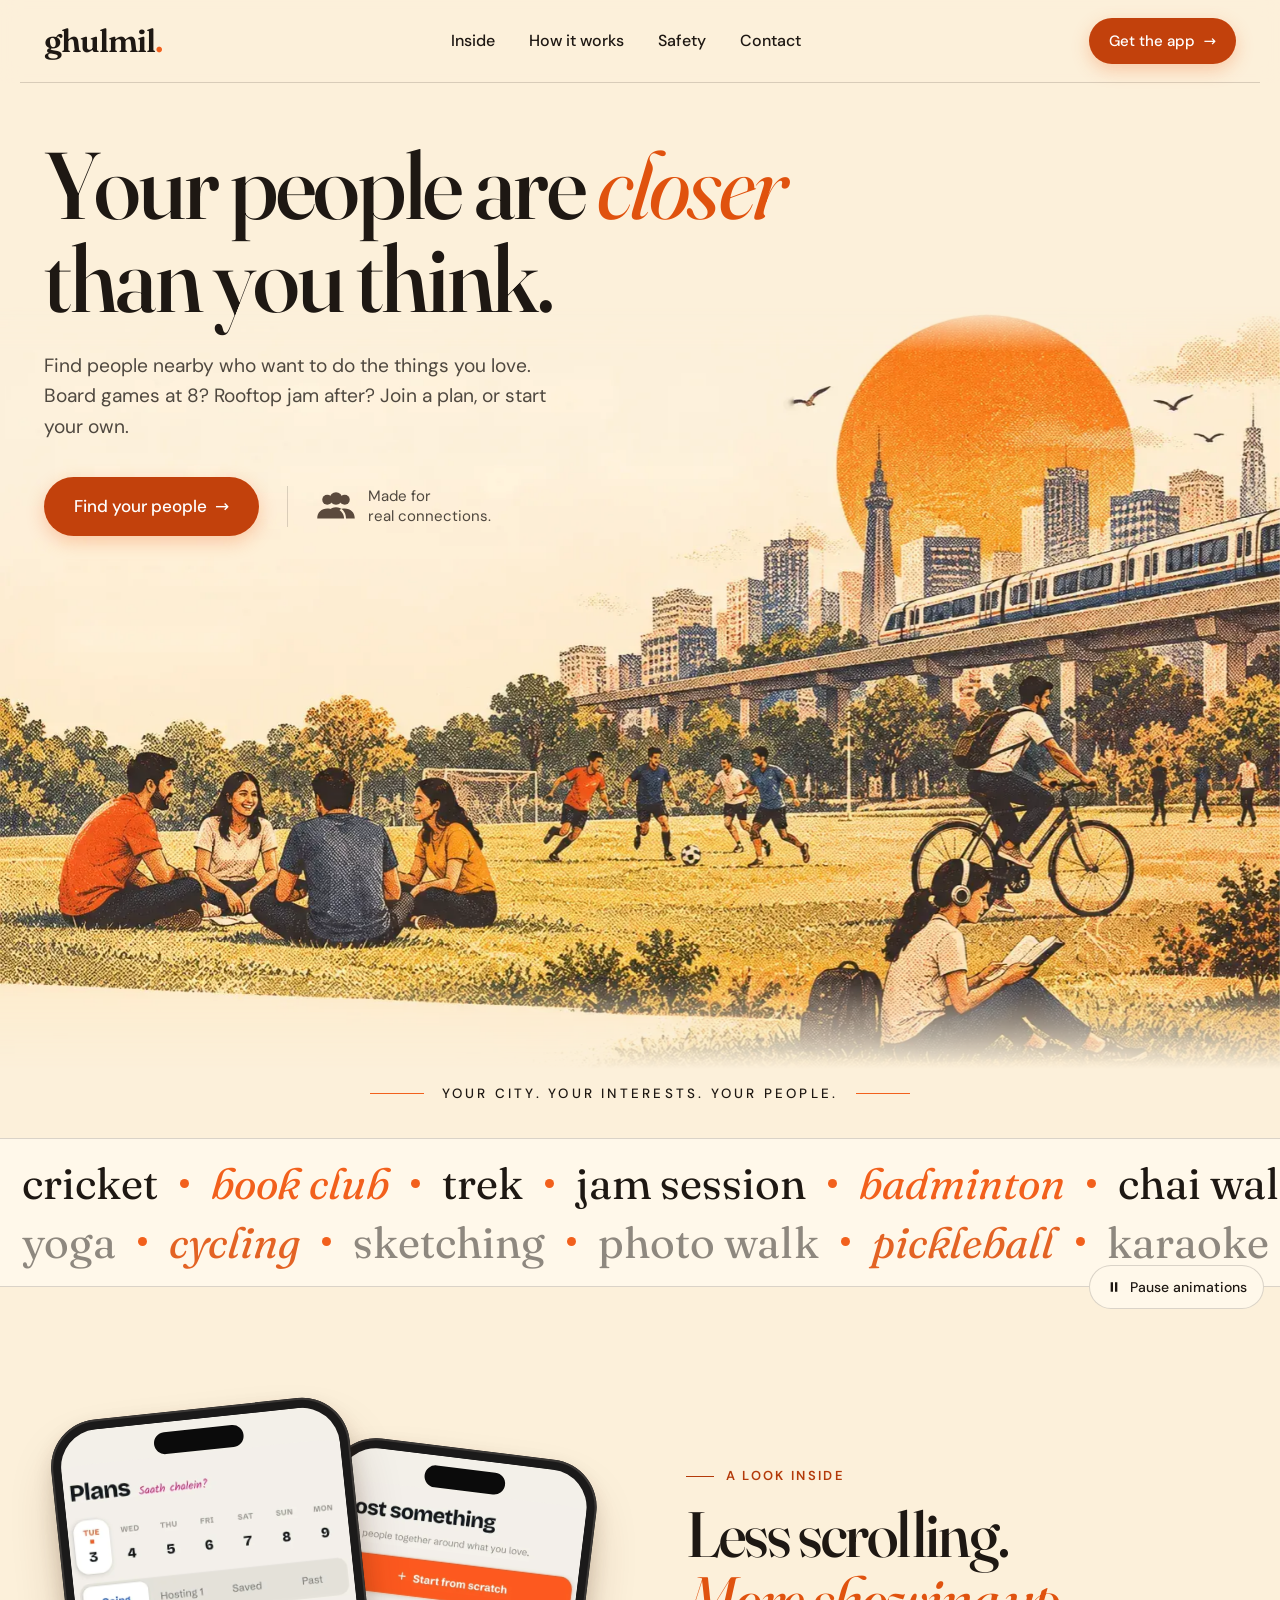
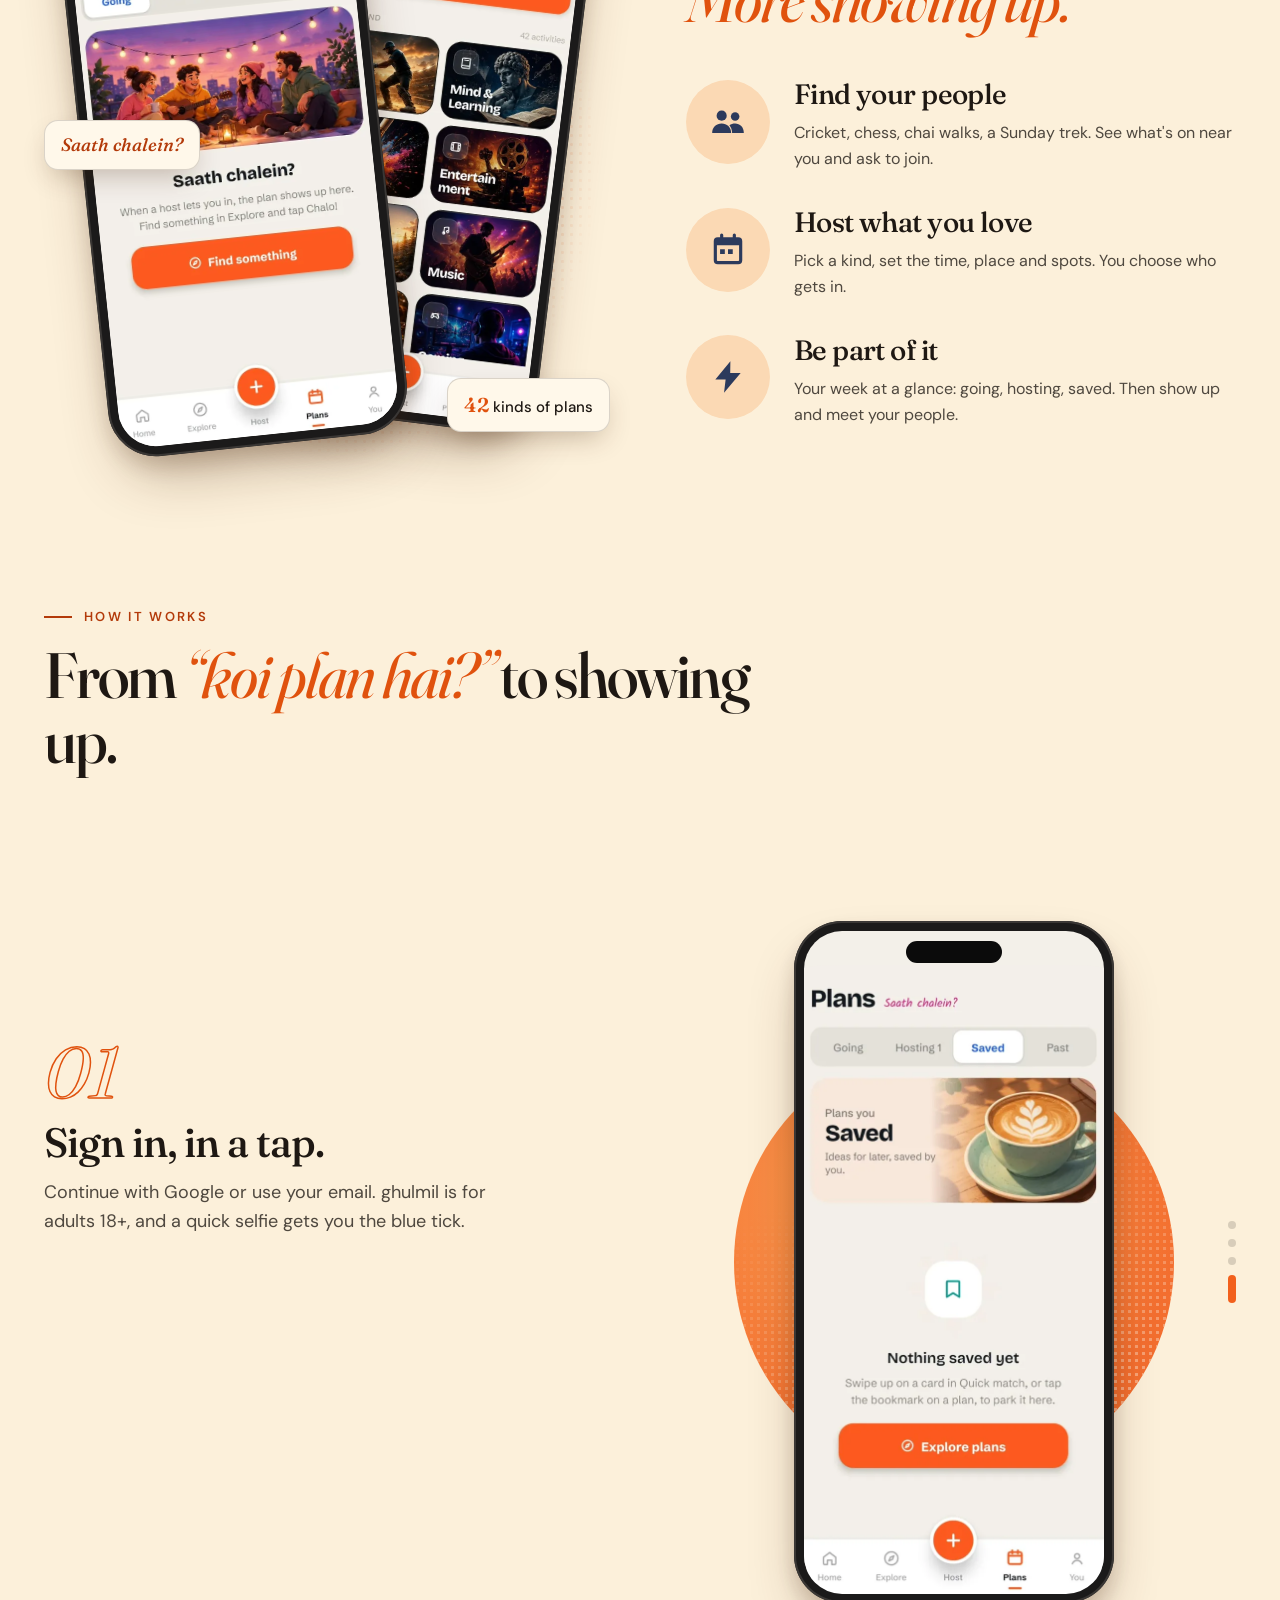
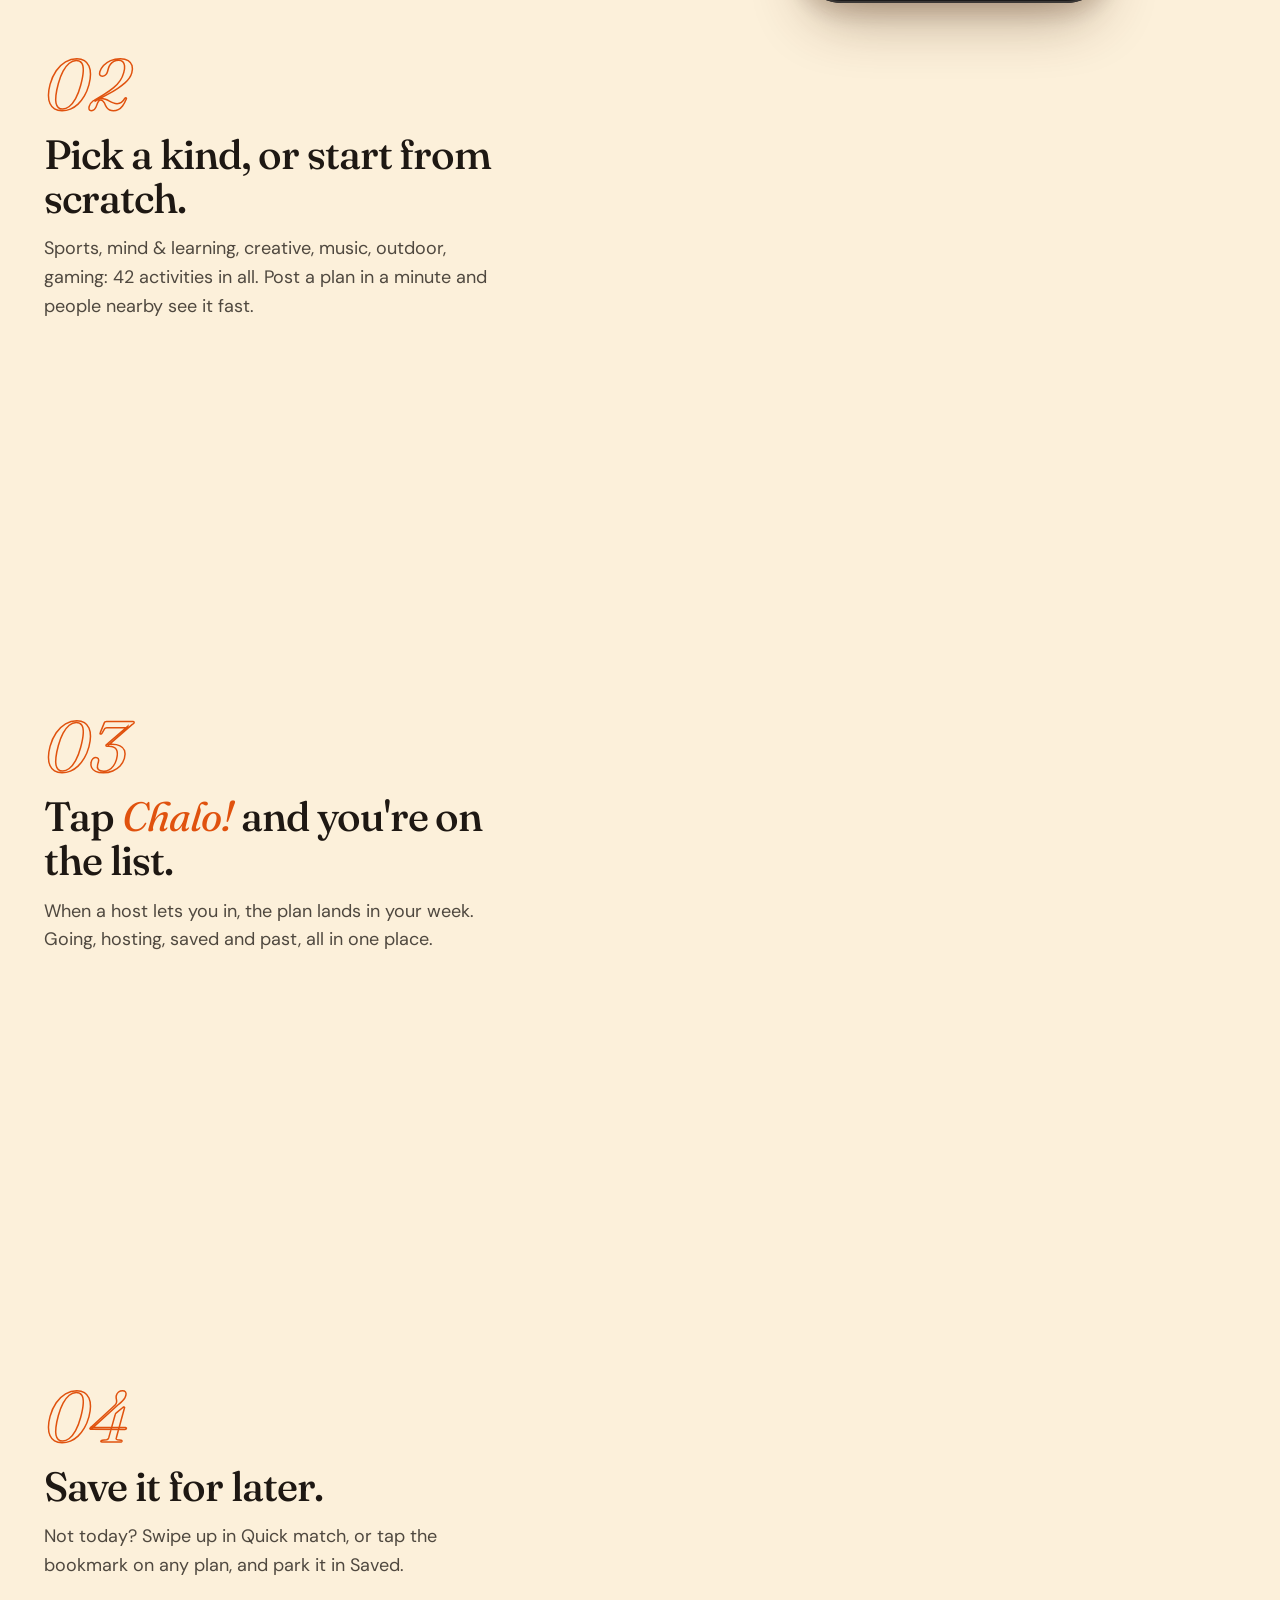
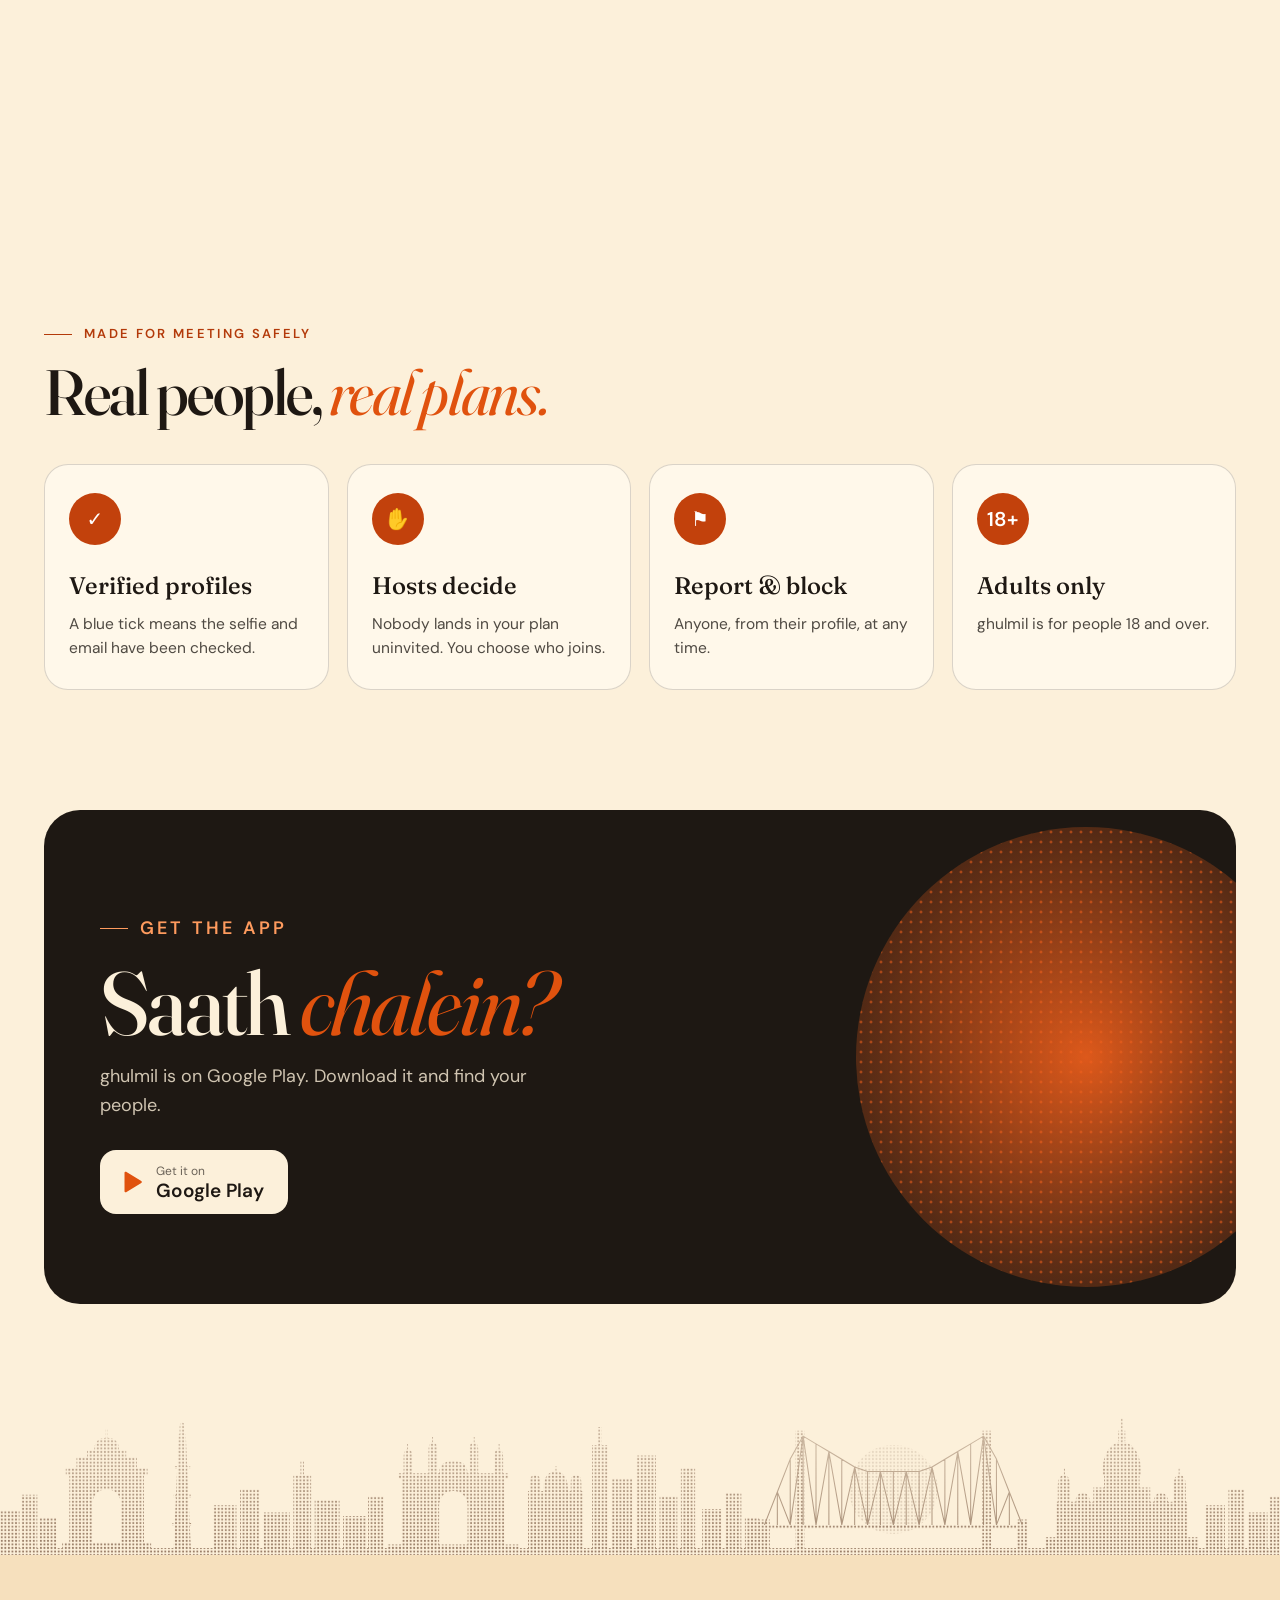
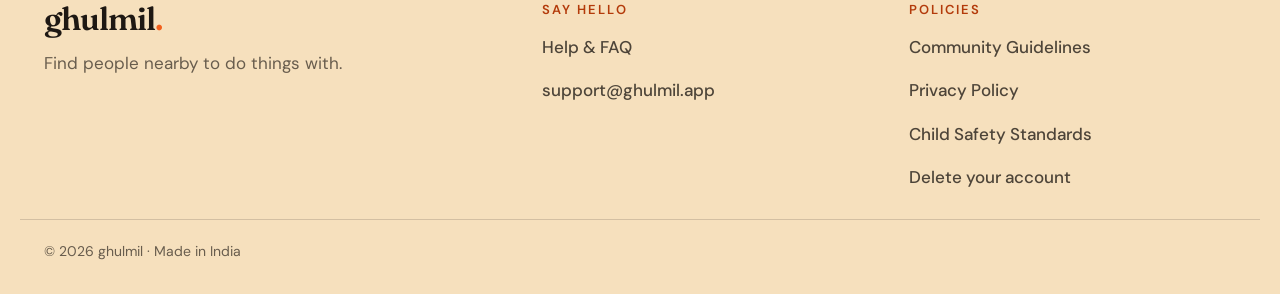
==== index.html @ 5f1e3ce7 "Add files via upload site updated" ====
<!doctype html>
<html lang="en" class="no-js">
<head>
  <meta charset="utf-8">
  <meta name="viewport" content="width=device-width, initial-scale=1">
  <title>ghulmil · your people are closer than you think</title>
  <meta name="description" content="Find people nearby for cricket, board games, treks, jam sessions and more, or host your own plan.">
  <meta name="theme-color" content="#fcf0da">
  <meta property="og:title" content="ghulmil: your people are closer than you think">
  <meta property="og:description" content="Find people nearby for cricket, board games, treks, jam sessions and more, or host your own plan.">
  <meta property="og:image" content="https://ghulmil.app/screens/og.jpg">
  <meta property="og:url" content="https://ghulmil.app/">
  <meta name="twitter:card" content="summary_large_image">
  <link rel="icon" href="favicon.png">
  <link rel="stylesheet" href="home.css">
  <!-- Start the hero image download straight away (it's the largest thing on screen). Must match the <picture> below. -->
  <link rel="preload" as="image" media="(max-width: 820px)" imagesrcset="art/hero-640.webp 640w, art/hero-960.webp 960w, art/hero-1200.webp 1200w" imagesizes="160vw" fetchpriority="high">
  <link rel="preload" as="image" media="(min-width: 821px)" imagesrcset="art/hero-960.webp 960w, art/hero-1200.webp 1200w, art/hero-1536.webp 1536w" imagesizes="100vw" fetchpriority="high">
  <script>document.documentElement.className = "js";</script>
</head>
<body>

<a class="skip" href="#main">Skip to content</a>

<header class="top">
  <div class="top-inner">
    <a class="wordmark" href="./" aria-label="ghulmil home">ghulmil<span aria-hidden="true">.</span></a>
    <nav aria-label="Main">
      <a href="#inside">Inside</a>
      <a href="#how">How it works</a>
      <a href="#safety">Safety</a>
      <a href="#contact">Contact</a>
    </nav>
    <a class="pill pill-sm" href="#download">Get the app <span aria-hidden="true">→</span></a>
  </div>
</header>

<main id="main">

<section class="hero" aria-labelledby="hero-title">
  <div class="hero-copy">
    <h1 class="rise" id="hero-title">Your people are <em>closer</em> than you think.</h1>
    <p class="lede rise">Find people nearby who want to do the things you love. Board games at 8? Rooftop jam after? Join a plan, or start your own.</p>
    <div class="hero-actions rise">
      <a class="pill store-link" href="#download">Find your people <span aria-hidden="true">→</span></a>
      <span class="made">
        <svg viewBox="0 0 32 24" aria-hidden="true"><circle cx="9" cy="7" r="4"/><circle cx="23" cy="7" r="4"/><circle cx="16" cy="6" r="5"/><path d="M1 22c0-5 3.5-8 8-8 1.6 0 3 .4 4.2 1.1A9 9 0 0 0 9.5 22H1Zm30 0c0-5-3.5-8-8-8-1.6 0-3 .4-4.2 1.1A9 9 0 0 1 22.5 22H31Zm-23 0c0-5.5 3.6-9 8-9s8 3.5 8 9H8Z"/></svg>
        Made for<br>real connections.
      </span>
    </div>
  </div>
  <div class="hero-art" aria-hidden="true">
    <!-- Phones top out at 1200px: it's drawn at 160% width there, so a 3x screen would otherwise pull the 1536px file. -->
    <picture>
      <source media="(max-width: 820px)" srcset="art/hero-640.webp 640w, art/hero-960.webp 960w, art/hero-1200.webp 1200w" sizes="160vw">
      <img src="art/hero-1536.webp" srcset="art/hero-960.webp 960w, art/hero-1200.webp 1200w, art/hero-1536.webp 1536w" sizes="100vw" width="1536" height="916" alt="" fetchpriority="high">
    </picture>
  </div>
  <p class="tagline"><span></span>Your city. Your interests. Your people.</p>
</section>

<div class="marquee-wrap">
  <div class="marquee" aria-hidden="true">
    <div class="marquee-row" id="row-a"></div>
    <div class="marquee-row reverse" id="row-b"></div>
  </div>
  <button class="motion-toggle" id="motion-toggle" type="button" aria-pressed="false">
    <svg viewBox="0 0 24 24" aria-hidden="true"><path class="i-pause" d="M7 5h3.5v14H7zM13.5 5H17v14h-3.5z"/><path class="i-play" d="M8 5.5v13l10.5-6.5z"/></svg>
    Pause animations
  </button>
</div>

<div class="content">

  <section class="showcase" id="inside" aria-labelledby="inside-title">
    <div class="phones">
      <figure class="phone phone-back" style="--sb:#f3f0e9">
        <img src="screens/host.webp" width="640" height="1243" loading="lazy" alt="Host something: start from scratch or pick a kind, from Sports and Music to Outdoor and Gaming">
      </figure>
      <figure class="phone phone-front" style="--sb:#f3f0e9">
        <img src="screens/plans.webp" width="640" height="1249" loading="lazy" alt="Plans tab with this week's dates, Going, Hosting, Saved and Past tabs, and a Saath chalein? empty state">
      </figure>
      <span class="sticker sticker-a">Saath chalein?</span>
      <span class="sticker sticker-b"><b>42</b> kinds of plans</span>
    </div>

    <div class="features">
      <p class="eyebrow">A look inside</p>
      <h2 id="inside-title">Less scrolling.<br><em>More showing up.</em></h2>
      <ul class="feature-list">
        <li class="reveal">
          <span class="icon"><svg viewBox="0 0 24 24" aria-hidden="true"><circle cx="8" cy="8" r="3.2"/><circle cx="16.5" cy="8.5" r="2.7"/><path d="M2 19c0-3.6 2.7-6 6-6s6 2.4 6 6H2Zm12.6 0c0-2-.6-3.7-1.7-5 1-.6 2.2-1 3.6-1 3 0 5.5 2.2 5.5 6h-7.4Z"/></svg></span>
          <div>
            <h3>Find your people</h3>
            <p>Cricket, chess, chai walks, a Sunday trek. See what's on near you and ask to join.</p>
          </div>
        </li>
        <li class="reveal">
          <span class="icon"><svg viewBox="0 0 24 24" aria-hidden="true"><path d="M7 2.5a1 1 0 0 1 2 0V4h6V2.5a1 1 0 1 1 2 0V4h1.5A2.5 2.5 0 0 1 21 6.5v12a2.5 2.5 0 0 1-2.5 2.5h-13A2.5 2.5 0 0 1 3 18.5v-12A2.5 2.5 0 0 1 5.5 4H7V2.5ZM5 9v9.5c0 .3.2.5.5.5h13c.3 0 .5-.2.5-.5V9H5Zm2 2.5h3v3H7v-3Zm5 0h3v3h-3v-3Z"/></svg></span>
          <div>
            <h3>Host what you love</h3>
            <p>Pick a kind, set the time, place and spots. You choose who gets in.</p>
          </div>
        </li>
        <li class="reveal">
          <span class="icon"><svg viewBox="0 0 24 24" aria-hidden="true"><path d="M13.5 2 4 13.5h6.5L9.5 22 20 9.5h-6.6L13.5 2Z"/></svg></span>
          <div>
            <h3>Be part of it</h3>
            <p>Your week at a glance: going, hosting, saved. Then show up and meet your people.</p>
          </div>
        </li>
      </ul>
    </div>
  </section>

  <section class="story" id="how" aria-labelledby="how-title">
    <div class="story-head reveal">
      <p class="eyebrow">How it works</p>
      <h2 id="how-title">From <em>“koi plan hai?”</em> to showing up.</h2>
    </div>

    <div class="story-body">
      <ol class="story-steps">
        <li class="step" data-screen="0">
          <span class="step-num">01</span>
          <h3>Sign in, in a tap.</h3>
          <p>Continue with Google or use your email. ghulmil is for adults 18+, and a quick selfie gets you the blue tick.</p>
          <figure class="phone phone-inline" style="--sb:#10171d"><img src="screens/signin.webp" width="640" height="1207" loading="lazy" alt="Sign-in screen: Plans happen here, with Continue with Google and email fields"></figure>
        </li>
        <li class="step" data-screen="1">
          <span class="step-num">02</span>
          <h3>Pick a kind, or start from scratch.</h3>
          <p>Sports, mind &amp; learning, creative, music, outdoor, gaming: 42 activities in all. Post a plan in a minute and people nearby see it fast.</p>
          <figure class="phone phone-inline" style="--sb:#f3f0e9"><img src="screens/host.webp" width="640" height="1243" loading="lazy" alt="Host something screen with activity kinds"></figure>
        </li>
        <li class="step" data-screen="2">
          <span class="step-num">03</span>
          <h3>Tap <em>Chalo!</em> and you're on the list.</h3>
          <p>When a host lets you in, the plan lands in your week. Going, hosting, saved and past, all in one place.</p>
          <figure class="phone phone-inline" style="--sb:#f3f0e9"><img src="screens/plans.webp" width="640" height="1249" loading="lazy" alt="Plans tab with the week's dates and the Going tab"></figure>
        </li>
        <li class="step" data-screen="3">
          <span class="step-num">04</span>
          <h3>Save it for later.</h3>
          <p>Not today? Swipe up in Quick match, or tap the bookmark on any plan, and park it in Saved.</p>
          <figure class="phone phone-inline" style="--sb:#f3f0e9"><img src="screens/saved.webp" width="640" height="1267" loading="lazy" alt="Saved plans tab: Nothing saved yet, with an Explore plans button"></figure>
        </li>
      </ol>

      <div class="story-stage" aria-hidden="true">
        <div class="sun"></div>
        <figure class="phone phone-stage" id="stage">
          <img class="on" src="screens/signin.webp" width="640" height="1207" loading="lazy" alt="" style="--sb:#10171d">
          <img src="screens/host.webp" width="640" height="1243" loading="lazy" alt="" style="--sb:#f3f0e9">
          <img src="screens/plans.webp" width="640" height="1249" loading="lazy" alt="" style="--sb:#f3f0e9">
          <img src="screens/saved.webp" width="640" height="1267" loading="lazy" alt="" style="--sb:#f3f0e9">
        </figure>
        <ol class="stage-dots"><li class="on"></li><li></li><li></li><li></li></ol>
      </div>
    </div>
  </section>

  <section class="safety" id="safety" aria-labelledby="safety-title">
    <div class="reveal">
      <p class="eyebrow">Made for meeting safely</p>
      <h2 id="safety-title">Real people, <em>real plans.</em></h2>
    </div>
    <ul class="cards">
      <li class="reveal"><b aria-hidden="true">✓</b><h3>Verified profiles</h3><p>A blue tick means the selfie and email have been checked.</p></li>
      <li class="reveal"><b aria-hidden="true">✋</b><h3>Hosts decide</h3><p>Nobody lands in your plan uninvited. You choose who joins.</p></li>
      <li class="reveal"><b aria-hidden="true">⚑</b><h3>Report &amp; block</h3><p>Anyone, from their profile, at any time.</p></li>
      <li class="reveal"><b aria-hidden="true">18+</b><h3>Adults only</h3><p>ghulmil is for people 18 and over.</p></li>
    </ul>
  </section>

  <section class="cta" id="download" aria-labelledby="download-title">
    <div class="cta-sun" aria-hidden="true"></div>
    <div class="cta-copy reveal">
      <p class="eyebrow">Get the app</p>
      <h2 id="download-title">Saath <em>chalein?</em></h2>
      <p>ghulmil is on Google Play. Download it and find your people.</p>
      <a class="store" id="get-app">
        <svg viewBox="0 0 24 24" aria-hidden="true"><path fill="currentColor" d="M6 3.5v17a1 1 0 0 0 1.5.86l14-8.5a1 1 0 0 0 0-1.72l-14-8.5A1 1 0 0 0 6 3.5Z"/></svg>
        <span><small id="get-app-label">Coming soon to</small><strong>Google Play</strong></span>
      </a>
    </div>
  </section>

</div>
</main>

<footer class="foot" id="contact">
  <svg class="skyline" viewBox="0 0 1440 170" preserveAspectRatio="xMidYMax slice" aria-hidden="true">
    <defs>
      <pattern id="dots" width="4" height="4" patternUnits="userSpaceOnUse"><circle cx="2" cy="2" r="1.15" fill="#93765f"/></pattern>
      <linearGradient id="fade" x1="0" y1="0" x2="0" y2="1"><stop offset="0" stop-color="#fff" stop-opacity=".4"/><stop offset="1" stop-color="#fff"/></linearGradient>
      <mask id="m"><rect width="1440" height="170" fill="url(#fade)"/></mask>
    </defs>
    <!-- Delhi: India Gate, Qutub Minar · Mumbai: Gateway of India, Taj · Kolkata: Howrah Bridge, Victoria Memorial -->
    <g mask="url(#m)">
      <circle cx="1005" cy="96" r="50" fill="url(#dots)" opacity=".35"/>
      <path fill="url(#dots)" d="M0 120h22v50h-22zM24 102h18v68h-18zM44 128h20v42h-20zM70 156h100v14h-100zM78 156V80h84v76h-26v-44a16 16 0 0 0-32 0v44zM74 72h92v8h-92zM86 60h68v12h-68zM98 52h44v8h-44zM106 52Q106 38 120 38Q134 38 134 52zM119 28h2v10h-2zM195 170L201 34h8L215 170zM196 70h18v3h-18zM195 102h20v3h-20zM194 134h22v3h-22zM202 26h6v8h-6zM202 26Q202 21 205 21Q208 21 208 26zM240 114h26v56h-26zM270 96h22v74h-22zM296 122h30v48h-30zM330 80h20v90h-20zM354 108h28v62h-28zM386 126h26v44h-26zM414 104h18v66h-18zM338 64h4v16h-4zM436 158h148v12h-148zM452 158V84h116v74h-42v-44a16 16 0 0 0-32 0v44zM448 78h124v6h-124zM454 60h10v18h-10zM454 60Q454 51 459 51Q464 51 464 60zM458 45h2v6h-2zM482 52h10v26h-10zM482 52Q482 43 487 43Q492 43 492 52zM486 37h2v6h-2zM528 52h10v26h-10zM528 52Q528 43 533 43Q538 43 538 52zM532 37h2v6h-2zM556 60h10v18h-10zM556 60Q556 51 561 51Q566 51 566 60zM560 45h2v6h-2zM494 78Q494 64 510 64Q526 64 526 78zM594 98h62v72h-62zM611 98Q611 76 625 76Q639 76 639 98zM624 70h2v8h-2zM596 88h12v10h-12zM596 88Q596 80 602 80Q608 80 608 88zM642 88h12v10h-12zM642 88Q642 80 648 80Q654 80 654 88zM666 46h18v124h-18zM688 84h24v86h-24zM716 58h22v112h-22zM742 104h20v66h-20zM766 72h16v98h-16zM673 26h4v20h-4zM790 118h22v52h-22zM816 100h18v70h-18zM838 128h16v42h-16zM895 30h10v140h-10zM1105 30h10v140h-10zM854 130h12v40h-12zM1144 130h12v40h-12zM860 136h290v4h-290zM1176 150h172v20h-172zM1188 110h148v40h-148zM1230 94h64v16h-64zM1242 80h40v14h-40zM1240 80Q1240 46 1262 42Q1284 46 1284 80zM1258 30h8v12h-8zM1261 16h2v14h-2zM1190 92h14v18h-14zM1190 92Q1190 80 1197 80Q1204 80 1204 92zM1196 72h2v8h-2zM1320 92h14v18h-14zM1320 92Q1320 80 1327 80Q1334 80 1334 92zM1326 72h2v8h-2zM1210 110Q1210 100 1218 100Q1226 100 1226 110zM1298 110Q1298 100 1306 100Q1314 100 1314 110zM1356 114h22v56h-22zM1382 96h18v74h-18zM1404 122h22v48h-22zM1428 104h12v66h-12zM0 162h1440v8h-1440z"/>
      <path fill="none" stroke="#93765f" stroke-width="1.15" stroke-linejoin="round" opacity=".85" d="M860.0 136.0L874.5 99.0L889.0 62.0L903.5 36.1L918.0 44.8L932.5 53.5L947.0 62.2L961.5 70.9L976.0 76.0L990.5 76.0L1005.0 76.0L1019.5 76.0L1034.0 76.0L1048.5 70.9L1063.0 62.2L1077.5 53.5L1092.0 44.8L1106.5 36.1L1121.0 62.0L1135.5 99.0L1150.0 136.0M860 136V136.0M860 136L874.5 99.0M874.5 136V99.0M874.5 99.0L889 136M889 136V62.0M889 136L903.5 36.1M903.5 136V36.1M903.5 36.1L918 136M918 136V44.8M918 136L932.5 53.5M932.5 136V53.5M932.5 53.5L947 136M947 136V62.2M947 136L961.5 70.9M961.5 136V70.9M961.5 70.9L976 136M976 136V76.0M976 136L990.5 76.0M990.5 136V76.0M990.5 76.0L1005 136M1005 136V76.0M1005 136L1019.5 76.0M1019.5 136V76.0M1019.5 76.0L1034 136M1034 136V76.0M1034 136L1048.5 70.9M1048.5 136V70.9M1048.5 70.9L1063 136M1063 136V62.2M1063 136L1077.5 53.5M1077.5 136V53.5M1077.5 53.5L1092 136M1092 136V44.8M1092 136L1106.5 36.1M1106.5 136V36.1M1106.5 36.1L1121 136M1121 136V62.0M1121 136L1135.5 99.0M1135.5 136V99.0M1135.5 99.0L1150 136M1150 136V136.0"/>
    </g>
  </svg>
  <div class="foot-inner">
    <div class="foot-brand">
      <a class="wordmark" href="./" aria-label="ghulmil home">ghulmil<span aria-hidden="true">.</span></a>
      <p>Find people nearby to do things with.</p>
    </div>
    <div class="foot-col">
      <h2>Say hello</h2>
      <a href="help">Help &amp; FAQ</a>
      <a href="mailto:support@ghulmil.app">support@ghulmil.app</a>
    </div>
    <div class="foot-col">
      <h2>Policies</h2>
      <a href="guidelines">Community Guidelines</a>
      <a href="privacy">Privacy Policy</a>
      <a href="child-safety">Child Safety Standards</a>
      <a href="delete-account">Delete your account</a>
    </div>
  </div>
  <p class="copy">© 2026 ghulmil · Made in India</p>
</footer>

<script>
  // Play Store listing. Every "#download" link and the store button point here.
  const PLAY_STORE_URL = "https://play.google.com/store/apps/details?id=com.ghulmil.app";

  if (PLAY_STORE_URL) {
    const btn = document.getElementById("get-app");
    btn.href = PLAY_STORE_URL;
    document.getElementById("get-app-label").textContent = "Get it on";
    document.querySelectorAll('a[href="#download"]').forEach((a) => { a.href = PLAY_STORE_URL; });
  }

  const reduced = matchMedia("(prefers-reduced-motion: reduce)").matches;

  // Pause button for the looping animations (marquee, stickers, glow). Remembered between visits.
  const toggle = document.getElementById("motion-toggle");
  const setPaused = (paused) => {
    document.documentElement.classList.toggle("paused", paused);
    toggle.setAttribute("aria-pressed", String(paused));
    try { localStorage.setItem("ghulmil-paused", paused ? "1" : ""); } catch (e) {}
  };
  toggle.addEventListener("click", () => setPaused(toggle.getAttribute("aria-pressed") !== "true"));
  try { if (localStorage.getItem("ghulmil-paused")) setPaused(true); } catch (e) {}

  // Scrolling activity words (same words as the app's sign-in wall).
  const fill = (id, words) => {
    const copy = '<span class="marquee-copy">' + words.map((w, i) =>
      `<span class="${i % 3 === 1 ? "it" : ""}">${w}</span><i></i>`).join("") + "</span>";
    document.getElementById(id).innerHTML = copy + copy;
  };
  fill("row-a", ["cricket", "book club", "trek", "jam session", "badminton", "chai walk", "chess", "football", "board games"]);
  fill("row-b", ["yoga", "cycling", "sketching", "photo walk", "pickleball", "karaoke", "run club", "quiz night", "kabaddi"]);

  // Blocks fade up as they scroll into view.
  const io = new IntersectionObserver((entries) => entries.forEach((entry) => {
    if (entry.isIntersecting) { entry.target.classList.add("in"); io.unobserve(entry.target); }
  }), { threshold: 0.15 });
  document.querySelectorAll(".reveal, .step, .showcase").forEach((el) => io.observe(el));

  // How it works: the sticky phone shows the screen for the step in the middle of the viewport.
  const shots = document.querySelectorAll("#stage img");
  const dots = document.querySelectorAll(".stage-dots li");
  const show = (n) => {
    shots.forEach((img, i) => img.classList.toggle("on", i === n));
    dots.forEach((d, i) => d.classList.toggle("on", i === n));
  };
  const stepIo = new IntersectionObserver((entries) => entries.forEach((entry) => {
    if (entry.isIntersecting) show(+entry.target.dataset.screen);
  }), { rootMargin: "-45% 0px -45% 0px" });
  document.querySelectorAll(".step").forEach((el) => stepIo.observe(el));

  // Header gets a hairline once you scroll; hero art drifts a little slower than the page.
  const bar = document.querySelector(".top");
  const art = document.querySelector(".hero-art img");
  let ticking = false;
  const onScroll = () => {
    ticking = false;
    bar.classList.toggle("stuck", scrollY > 8);
    if (!reduced && scrollY < innerHeight * 1.5) art.style.transform = `translate3d(0, ${scrollY * 0.12}px, 0)`;
  };
  addEventListener("scroll", () => {
    if (!ticking) { ticking = true; requestAnimationFrame(onScroll); }
  }, { passive: true });
  onScroll();
</script>
</body>
</html>
---- home.css ----
/* Fonts are self-hosted (fonts/): no extra connections to Google, and the
   files are trimmed to the weights the site uses (Latin, 400-600). OFL licensed. */
@font-face { font-family: "DM Sans"; font-style: normal; font-weight: 400 600; font-display: swap; src: url("fonts/dm-sans.woff2") format("woff2"); }
@font-face { font-family: "Fraunces"; font-style: normal; font-weight: 400 600; font-display: swap; src: url("fonts/fraunces.woff2") format("woff2"); }
@font-face { font-family: "Fraunces"; font-style: italic; font-weight: 400 500; font-display: swap; src: url("fonts/fraunces-italic.woff2") format("woff2"); }

/* ghulmil.app home: warm cream, halftone orange, editorial serif. */
:root {
  --cream: #fcf0da;
  --paper: #fff8ea;
  --ink: #1e1813;
  --body: rgba(30, 24, 19, 0.78);
  --muted: rgba(30, 24, 19, 0.66);
  --rule: rgba(30, 24, 19, 0.16);
  --orange: #f2601c;
  --orange-deep: #d94e10;
  /* Contrast-checked (WCAG AA) versions of the orange:
     --orange-text: small text on cream/paper/footer (4.6:1 or more).
     --orange-big:  large headings and icons only (3:1 or more).
     --orange-fill: behind white text (5.2:1). --orange-press: hover. */
  --orange-text: #b33a0a;
  --orange-big: #e0520e;
  --orange-fill: #c2410c;
  --orange-press: #a8380a;
  --peach: #fbd9b4;
  --serif: "Fraunces", Georgia, "Times New Roman", serif;
  --sans: "DM Sans", system-ui, -apple-system, "Segoe UI", sans-serif;
  --wrap: 1240px;
  --dots: radial-gradient(circle, rgba(242, 96, 28, 0.55) 1.3px, transparent 1.7px);
  color-scheme: light;
}

* { box-sizing: border-box; }
html { -webkit-text-size-adjust: 100%; scroll-behavior: smooth; scroll-padding-top: 80px; }
body {
  margin: 0;
  background: var(--cream);
  color: var(--body);
  font: 400 17px/1.6 var(--sans);
  overflow-x: hidden;
}
img { display: block; max-width: 100%; height: auto; }
a { color: inherit; }
h1, h2, h3 { font-family: var(--serif); color: var(--ink); font-weight: 500; margin: 0; }
h1 em, h2 em, h3 em { color: var(--orange-big); font-style: italic; font-weight: 400; }
p { margin: 0; }

/* Keyboard focus: a clear ring everywhere, light on the dark download panel. */
:focus-visible { outline: 3px solid var(--ink); outline-offset: 3px; border-radius: 6px; }
.cta :focus-visible { outline-color: var(--cream); }
.skip {
  position: absolute; left: 16px; top: -100px; z-index: 100;
  background: var(--ink); color: var(--cream); padding: 12px 20px; border-radius: 12px;
  font-weight: 600; text-decoration: none;
}
.skip:focus { top: 12px; }

.eyebrow {
  display: flex; align-items: center; gap: 12px;
  font-size: 13px; font-weight: 600; letter-spacing: 0.18em; text-transform: uppercase;
  color: var(--orange-text); margin-bottom: 14px;
}
.eyebrow::before { content: ""; width: 28px; height: 1.5px; background: currentColor; }

/* ---------- Header ---------- */
.top {
  position: sticky; top: 0; z-index: 20;
  background: color-mix(in srgb, var(--cream) 88%, transparent);
  backdrop-filter: blur(10px); -webkit-backdrop-filter: blur(10px);
}
.top-inner {
  max-width: var(--wrap); margin: 0 auto; padding: 18px 24px;
  display: flex; align-items: center; gap: 24px;
  border-bottom: 1px solid var(--rule);
  transition: padding 0.25s;
}
.top.stuck .top-inner { padding-top: 12px; padding-bottom: 12px; }
.wordmark {
  font: 600 32px/1 var(--serif); letter-spacing: -0.03em; color: var(--ink); text-decoration: none;
}
.wordmark span { color: var(--orange); }
.top nav { display: flex; gap: 34px; margin: 0 auto; }
.top nav a { text-decoration: none; font-weight: 500; font-size: 16px; color: var(--ink); position: relative; }
.top nav a::after {
  content: ""; position: absolute; left: 0; right: 0; bottom: -4px; height: 1.5px;
  background: var(--orange); transform: scaleX(0); transform-origin: left; transition: transform 0.25s;
}
.top nav a:hover::after, .top nav a:focus-visible::after { transform: scaleX(1); }

.pill {
  display: inline-flex; align-items: center; gap: 8px;
  background: var(--orange-fill); color: #fff; text-decoration: none;
  font-weight: 500; font-size: 17px; padding: 16px 30px; border-radius: 999px;
  box-shadow: 0 6px 18px rgba(242, 96, 28, 0.28);
  transition: transform 0.2s, background 0.2s, box-shadow 0.2s;
}
.pill:hover { background: var(--orange-press); transform: translateY(-2px); box-shadow: 0 10px 24px rgba(242, 96, 28, 0.34); }
.pill span { transition: transform 0.2s; }
.pill:hover span { transform: translateX(3px); }
.pill-sm { padding: 11px 20px; font-size: 15px; }

/* ---------- Hero ---------- */
.hero { position: relative; max-width: 1600px; margin: 0 auto; }
.hero-copy {
  position: relative; z-index: 2;
  max-width: var(--wrap); margin: 0 auto; padding: 56px 24px 0;
}
.hero h1 {
  font-size: clamp(46px, 7.4vw, 112px); line-height: 0.98; letter-spacing: -0.025em;
  max-width: 8.6em; font-variation-settings: "opsz" 144;
}
.hero h1 em { font-variation-settings: "opsz" 144, "WONK" 1; padding-right: 0.04em; }
.lede { margin-top: 26px; max-width: 27em; font-size: clamp(17px, 1.5vw, 21px); color: var(--body); }
.hero-actions { display: flex; align-items: center; gap: 28px; margin-top: 34px; flex-wrap: wrap; }
.made {
  display: flex; align-items: center; gap: 12px; padding-left: 28px;
  border-left: 1px solid var(--rule); font-size: 15px; line-height: 1.35; color: var(--body);
}
.made svg { width: 40px; fill: #5b4a3d; }

/* Mask lives on the frame, not the img, so the parallax drift can't slide the fade out of view. */
.hero-art {
  margin-top: -18%; position: relative; z-index: 1; overflow: hidden;
  -webkit-mask-image: linear-gradient(to bottom, transparent 0, #000 6%, #000 88%, transparent 100%);
  mask-image: linear-gradient(to bottom, transparent 0, #000 6%, #000 88%, transparent 100%);
}
.hero-art img { width: 100%; will-change: transform; }
.tagline {
  position: relative; z-index: 2; margin: 14px 0 0; padding: 0 24px 34px;
  display: flex; align-items: center; justify-content: center; gap: 18px;
  font-size: clamp(11px, 1.05vw, 15px); font-weight: 500; letter-spacing: 0.24em; text-transform: uppercase; color: var(--ink);
}
.tagline::after, .tagline span { content: ""; width: 54px; height: 1.5px; background: var(--orange); }

.rise { opacity: 0; transform: translateY(18px); animation: rise 0.9s cubic-bezier(.2, .7, .2, 1) forwards; }
.hero-copy .rise:nth-child(2) { animation-delay: 0.12s; }
.hero-copy .rise:nth-child(3) { animation-delay: 0.24s; }
@keyframes rise { to { opacity: 1; transform: none; } }

/* ---------- Marquee ---------- */
.marquee-wrap { position: relative; }
.marquee {
  border-block: 1px solid var(--rule); padding: 18px 0; overflow: hidden;
  background: var(--paper);
}
.marquee-row { display: flex; width: max-content; animation: slide 60s linear infinite; }
.marquee-row.reverse { animation-direction: reverse; animation-duration: 70s; margin-top: 6px; }
.marquee-copy { display: flex; align-items: center; }
.marquee-copy span {
  font: 400 clamp(26px, 3.4vw, 44px)/1.2 var(--serif); color: var(--ink); white-space: nowrap; padding: 0 22px;
}
.marquee-copy span.it { font-style: italic; color: var(--orange); }
.marquee-row.reverse .marquee-copy span { color: rgba(30, 24, 19, 0.5); } /* 3.3:1, large text */
.marquee-row.reverse .marquee-copy span.it { color: rgba(224, 82, 14, 0.9); } /* 3.3:1 */
.marquee-copy i { width: 9px; height: 9px; border-radius: 50%; background: var(--orange); flex: none; }
@keyframes slide { to { transform: translateX(-50%); } }
.marquee:hover .marquee-row { animation-play-state: paused; }

/* Pause control for everything that loops (WCAG 2.2.2). */
.motion-toggle {
  position: absolute; right: 16px; bottom: -22px; z-index: 3;
  display: inline-flex; align-items: center; gap: 8px; min-height: 44px; padding: 0 16px;
  font: 500 14px/1 var(--sans); color: var(--ink); cursor: pointer;
  background: var(--paper); border: 1px solid var(--rule); border-radius: 999px;
}
.motion-toggle:hover { border-color: var(--ink); }
.motion-toggle svg { width: 16px; fill: currentColor; }
.motion-toggle .i-play, .paused .motion-toggle .i-pause { display: none; }
.paused .motion-toggle .i-play { display: inline; }
.paused .marquee-row, .paused .sticker, .paused .cta-sun { animation-play-state: paused; }

/* ---------- Main ---------- */
.content { max-width: var(--wrap); margin: 0 auto; padding: 0 24px; }
.content > section { padding: 120px 0 0; }
h2 { font-size: clamp(36px, 5vw, 64px); line-height: 1.02; letter-spacing: -0.03em; font-variation-settings: "opsz" 144; }

/* Hidden-until-scrolled only when JS is running, so nothing stays invisible if the script fails. */
.reveal, .step { transition: opacity 0.8s ease, transform 0.8s cubic-bezier(.2, .7, .2, 1); }
.js .reveal, .js .step { opacity: 0; transform: translateY(26px); }
.reveal.in, .step.in { opacity: 1; transform: none; }
.feature-list .reveal:nth-child(2) { transition-delay: 0.1s; }
.feature-list .reveal:nth-child(3) { transition-delay: 0.2s; }
.cards .reveal:nth-child(2) { transition-delay: 0.08s; }
.cards .reveal:nth-child(3) { transition-delay: 0.16s; }
.cards .reveal:nth-child(4) { transition-delay: 0.24s; }

/* Phone frame. --sb is the status-bar colour, matched to the top of each screenshot. */
.phone {
  --sb: #f3f0e9;
  position: relative; margin: 0; width: 300px; aspect-ratio: 9 / 19.2;
  padding: 10px; border-radius: 48px; background: #1b1a1a;
  box-shadow: inset 0 0 0 2px #3a3735, 0 30px 60px -20px rgba(70, 35, 10, 0.45), 0 10px 20px rgba(70, 35, 10, 0.15);
}
.phone::before {
  content: ""; position: absolute; z-index: 3; top: 20px; left: 50%; width: 30%; height: 22px;
  margin-left: -15%; border-radius: 20px; background: #0b0b0b;
}
.phone img {
  width: 100%; height: 100%; object-fit: cover; object-position: top;
  border-radius: 38px; border-top: 34px solid var(--sb); background: var(--sb);
}

/* Showcase: two tilted phones + feature list */
.showcase { display: grid; grid-template-columns: 1.05fr 1fr; gap: 64px; align-items: center; }
.phones { position: relative; height: 680px; }
.phone-back { position: absolute; left: 44%; top: 40px; transform: rotate(7deg); width: 270px; }
.phone-front { position: absolute; left: 6%; top: 0; transform: rotate(-6deg); }
.showcase .phone { transition: opacity 0.9s, transform 1.1s cubic-bezier(.2, .7, .2, 1); }
.js .showcase .phone { opacity: 0; }
.js .showcase .phone-front { transform: rotate(0deg) translateY(60px); }
.js .showcase .phone-back { transform: rotate(0deg) translate(-60px, 60px); transition-delay: 0.12s; }
.showcase.in .phone { opacity: 1; }
.showcase.in .phone-front { transform: rotate(-6deg); }
.showcase.in .phone-back { transform: rotate(7deg); }
.phones::before {
  content: ""; position: absolute; inset: 8% 4% 4% 8%; border-radius: 50%;
  background: var(--dots) 0 0 / 9px 9px;
  -webkit-mask-image: radial-gradient(closest-side, #000 40%, transparent);
  mask-image: radial-gradient(closest-side, #000 40%, transparent);
}
.sticker {
  position: absolute; z-index: 4; background: var(--paper); color: var(--ink);
  padding: 10px 16px; border-radius: 14px; font-weight: 500; font-size: 15px;
  box-shadow: 0 12px 28px -8px rgba(70, 35, 10, 0.3); border: 1px solid var(--rule);
  animation: bob 5s ease-in-out infinite;
}
.sticker-a { left: 0; top: 46%; font-family: var(--serif); font-style: italic; color: var(--orange-text); font-size: 18px; }
.sticker-b { right: 2%; bottom: 8%; animation-delay: -2.5s; }
.sticker-b b { color: var(--orange-big); font-family: var(--serif); font-size: 20px; }
@keyframes bob { 50% { transform: translateY(-8px) rotate(-1deg); } }

.feature-list { list-style: none; padding: 0; margin: 40px 0 0; display: grid; gap: 28px; }
.feature-list li { display: flex; gap: 24px; align-items: center; }
.icon {
  flex: none; width: 84px; height: 84px; border-radius: 50%;
  display: grid; place-items: center; background: var(--peach);
}
.icon svg { width: 38px; fill: #2c3a5c; }
.feature-list h3 { font-size: 28px; letter-spacing: -0.02em; margin-bottom: 4px; }
.feature-list p { font-size: 16px; }

/* How it works: sticky phone */
.story-head { max-width: 760px; }
.story-body { display: grid; grid-template-columns: 1fr 1fr; gap: 64px; margin-top: 40px; }
.story-steps { list-style: none; padding: 0; margin: 0; }
.step { min-height: 72vh; display: flex; flex-direction: column; justify-content: center; max-width: 470px; }
.step-num {
  font: italic 400 72px/1 var(--serif); color: transparent;
  -webkit-text-stroke: 1.5px var(--orange-big); margin-bottom: 12px;
}
.step h3 { font-size: clamp(30px, 3.2vw, 42px); line-height: 1.08; letter-spacing: -0.025em; margin-bottom: 14px; }
.step p { font-size: 18px; }
.phone-inline { display: none; }

.story-stage {
  position: sticky; top: 0; height: 100vh; display: flex; align-items: center; justify-content: center;
}
.sun {
  position: absolute; width: 440px; aspect-ratio: 1; border-radius: 50%;
  background: radial-gradient(circle at 40% 35%, #ffa34d, var(--orange) 70%);
  opacity: 0.9;
}
.sun::after {
  content: ""; position: absolute; inset: 0; border-radius: 50%;
  background: radial-gradient(circle, rgba(255, 248, 234, 0.55) 1.4px, transparent 1.8px) 0 0 / 7px 7px;
  -webkit-mask-image: linear-gradient(160deg, transparent 30%, #000);
  mask-image: linear-gradient(160deg, transparent 30%, #000);
}
.phone-stage { width: 320px; }
.phone-stage img {
  position: absolute; inset: 10px; width: calc(100% - 20px); height: calc(100% - 20px);
  opacity: 0; transform: scale(0.97); transition: opacity 0.5s, transform 0.5s;
}
.phone-stage img.on { opacity: 1; transform: none; }
.stage-dots {
  position: absolute; right: 0; top: 50%; transform: translateY(-50%);
  list-style: none; margin: 0; padding: 0; display: grid; gap: 10px;
}
.stage-dots li { width: 8px; height: 8px; border-radius: 50%; background: var(--rule); transition: height 0.3s, background 0.3s; }
.stage-dots li.on { height: 28px; border-radius: 6px; background: var(--orange); }

/* Safety */
.cards { list-style: none; padding: 0; margin: 40px 0 0; display: grid; grid-template-columns: repeat(4, 1fr); gap: 18px; }
.cards li {
  background: var(--paper); border: 1px solid var(--rule); border-radius: 24px; padding: 28px 24px;
  transition: transform 0.3s, box-shadow 0.3s;
}
.cards li:hover { transform: translateY(-4px) rotate(-0.6deg); box-shadow: 0 18px 36px -18px rgba(70, 35, 10, 0.35); }
.cards b {
  display: grid; place-items: center; width: 52px; height: 52px; border-radius: 50%;
  background: var(--orange-fill); color: #fff; font-size: 20px; margin-bottom: 22px;
}
.cards h3 { font-size: 24px; margin-bottom: 6px; }
.cards p { font-size: 15.5px; }

/* Download */
.cta {
  position: relative; margin-top: 120px; padding: 90px 56px !important;
  border-radius: 36px; background: var(--ink); color: rgba(252, 240, 218, 0.8); overflow: hidden;
}
.cta h2 { color: var(--cream); font-size: clamp(48px, 7vw, 96px); }
.cta .eyebrow { color: #ff9b5e; }
.cta p { font-size: 18px; margin-top: 14px; max-width: 26em; }
.cta-copy { position: relative; z-index: 1; }
.cta-sun {
  position: absolute; right: -80px; top: 50%; width: 460px; aspect-ratio: 1; margin-top: -230px;
  border-radius: 50%; background: var(--dots) 0 0 / 10px 10px, radial-gradient(circle, rgba(242, 96, 28, 0.9), rgba(242, 96, 28, 0.25) 70%);
  animation: glow 8s ease-in-out infinite;
}
@keyframes glow { 50% { transform: scale(1.06); opacity: 0.85; } }

.store {
  display: inline-flex; align-items: center; gap: 12px; margin-top: 30px;
  padding: 12px 24px 12px 18px; border-radius: 16px; background: var(--cream); color: var(--ink);
  text-decoration: none; transition: transform 0.2s;
}
.store svg { width: 26px; color: var(--orange-big); }
.store small { display: block; font-size: 12px; color: var(--muted); }
.store strong { display: block; font-size: 19px; font-weight: 600; line-height: 1.1; }
.store[href]:hover { transform: translateY(-2px); }
.store:not([href]) { cursor: default; }

/* Footer */
.foot { margin-top: 100px; position: relative; }
.skyline { display: block; width: 100%; height: auto; aspect-ratio: 1440 / 170; background: var(--cream); }
.foot-inner {
  max-width: var(--wrap); margin: 0 auto; padding: 48px 24px 24px;
  display: grid; grid-template-columns: 1.4fr 1fr 1fr; gap: 40px;
}
.foot { background: #f6e0bd; }
.foot-brand p { margin-top: 12px; color: var(--muted); }
.foot-col { display: flex; flex-direction: column; gap: 8px; }
.foot-col h2 { margin: 0 0 6px; font: 600 13px/1 var(--sans); letter-spacing: 0.16em; text-transform: uppercase; color: var(--orange-text); }
.foot-col a { text-decoration: none; font-weight: 500; padding: 4px 0; }
.foot-col a:hover { color: var(--orange-text); text-decoration: underline; text-underline-offset: 3px; }
.copy { max-width: var(--wrap); margin: 0 auto; padding: 20px 24px 32px; font-size: 14px; color: var(--muted); border-top: 1px solid var(--rule); }

/* ---------- Tablet & mobile ---------- */
@media (max-width: 980px) {
  .top nav { display: none; }
  .top-inner { justify-content: space-between; }
  .showcase { grid-template-columns: 1fr; gap: 32px; }
  .phones { height: 600px; max-width: 520px; width: 100%; margin: 0 auto; }
  .cards { grid-template-columns: 1fr 1fr; }
  .story-body { grid-template-columns: 1fr; }
  .story-stage { display: none; }
  .step { min-height: 0; max-width: none; padding: 56px 0 0; align-items: flex-start; }
  .phone-inline { display: block; margin: 32px auto 0; width: min(290px, 78vw); }
  .step:nth-child(odd) .phone-inline { transform: rotate(-3deg); }
  .step:nth-child(even) .phone-inline { transform: rotate(3deg); }
}

@media (max-width: 820px) {
  .hero-copy { padding-top: 36px; }
  .hero-art { margin-top: -6%; }
  .hero-art img { width: 160%; max-width: none; margin-left: -48%; }
  .tagline { margin-top: 0; padding-bottom: 26px; letter-spacing: 0.16em; gap: 12px; }
  .tagline::after, .tagline span { width: 24px; }
  .made { padding-left: 0; border-left: 0; }
}

@media (max-width: 560px) {
  body { font-size: 16px; }
  .wordmark { font-size: 27px; }
  .content > section { padding-top: 88px; }
  .phones { height: 500px; }
  .phone { width: 230px; border-radius: 40px; padding: 8px; }
  .phone img { border-radius: 32px; border-top-width: 28px; }
  .phone::before { top: 16px; height: 18px; }
  .phone-back { width: 210px; left: 40%; top: 30px; }
  .phone-front { left: 2%; }
  .sticker-b { right: 0; bottom: 2%; }
  .tagline { font-size: 10.5px; letter-spacing: 0.12em; }
  .tagline::after, .tagline span { display: none; }
  .feature-list li { gap: 18px; }
  .icon { width: 64px; height: 64px; }
  .icon svg { width: 30px; }
  .feature-list h3 { font-size: 23px; }
  .cards { grid-template-columns: 1fr; }
  .cta { padding: 64px 28px !important; border-radius: 28px; }
  .cta-sun { width: 320px; right: -140px; top: 0; margin-top: -60px; }
  .foot-inner { grid-template-columns: 1fr; gap: 28px; }
  .skyline { height: 120px; aspect-ratio: auto; }
}

@media (prefers-reduced-motion: reduce) {
  html { scroll-behavior: auto; }
  .rise, .reveal, .step, .showcase .phone { animation: none !important; transition: none !important; opacity: 1 !important; }
  .showcase .phone-front { transform: rotate(-6deg); }
  .showcase .phone-back { transform: rotate(7deg); }
  .reveal, .step { transform: none; }
  .marquee-row, .sticker, .cta-sun { animation: none; }
  .motion-toggle { display: none; }
}
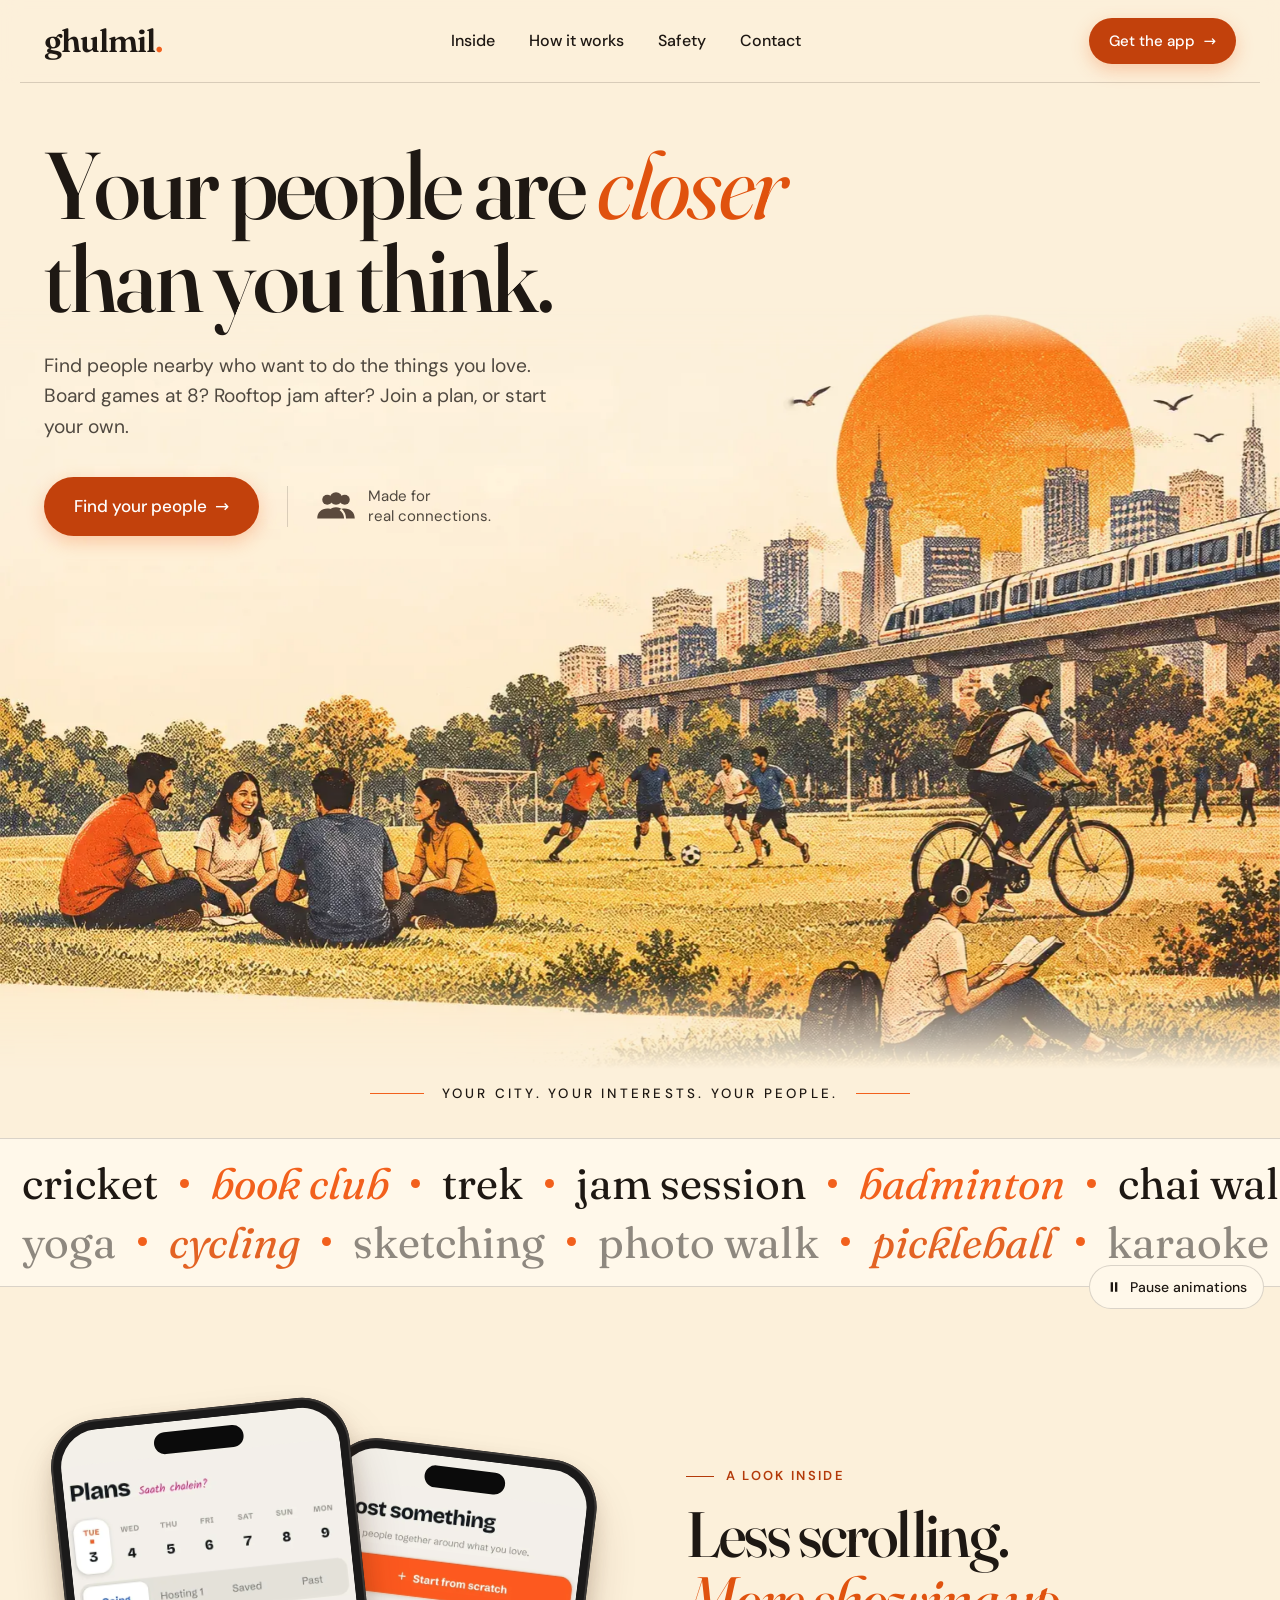
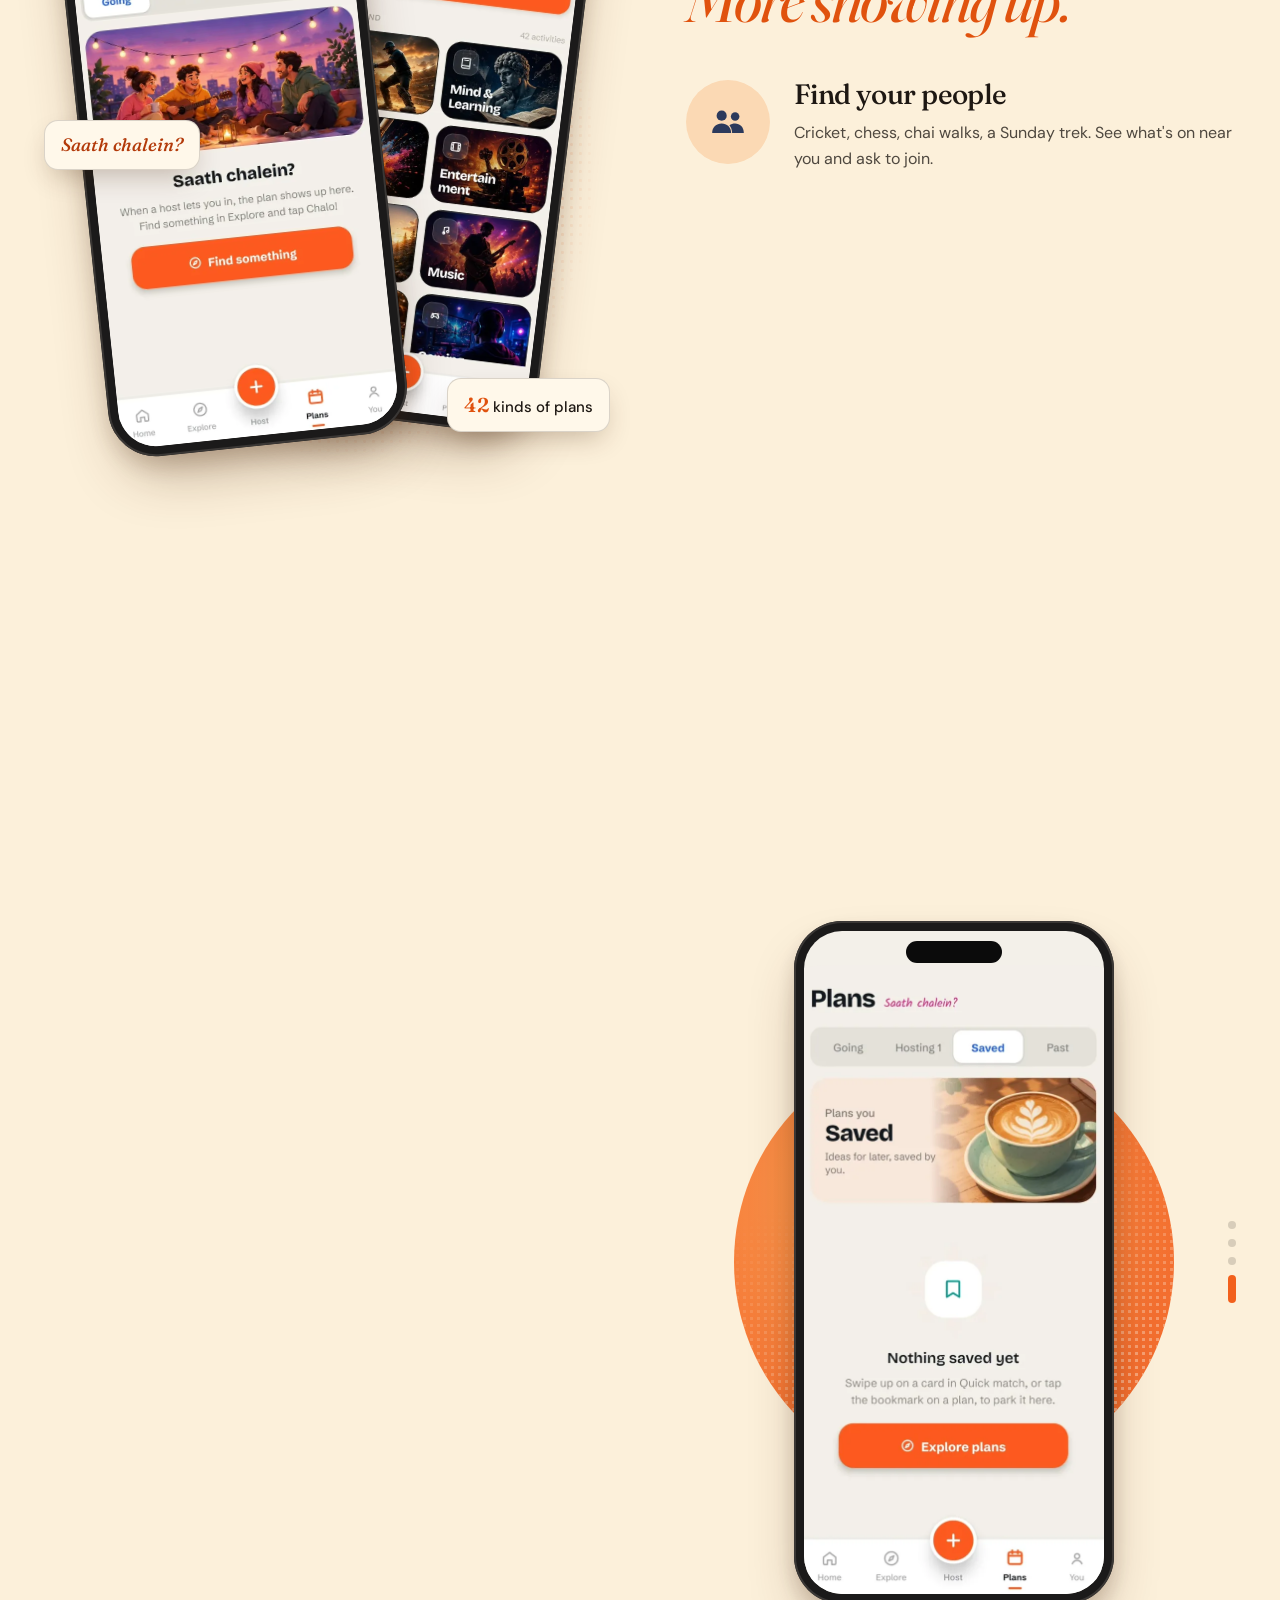
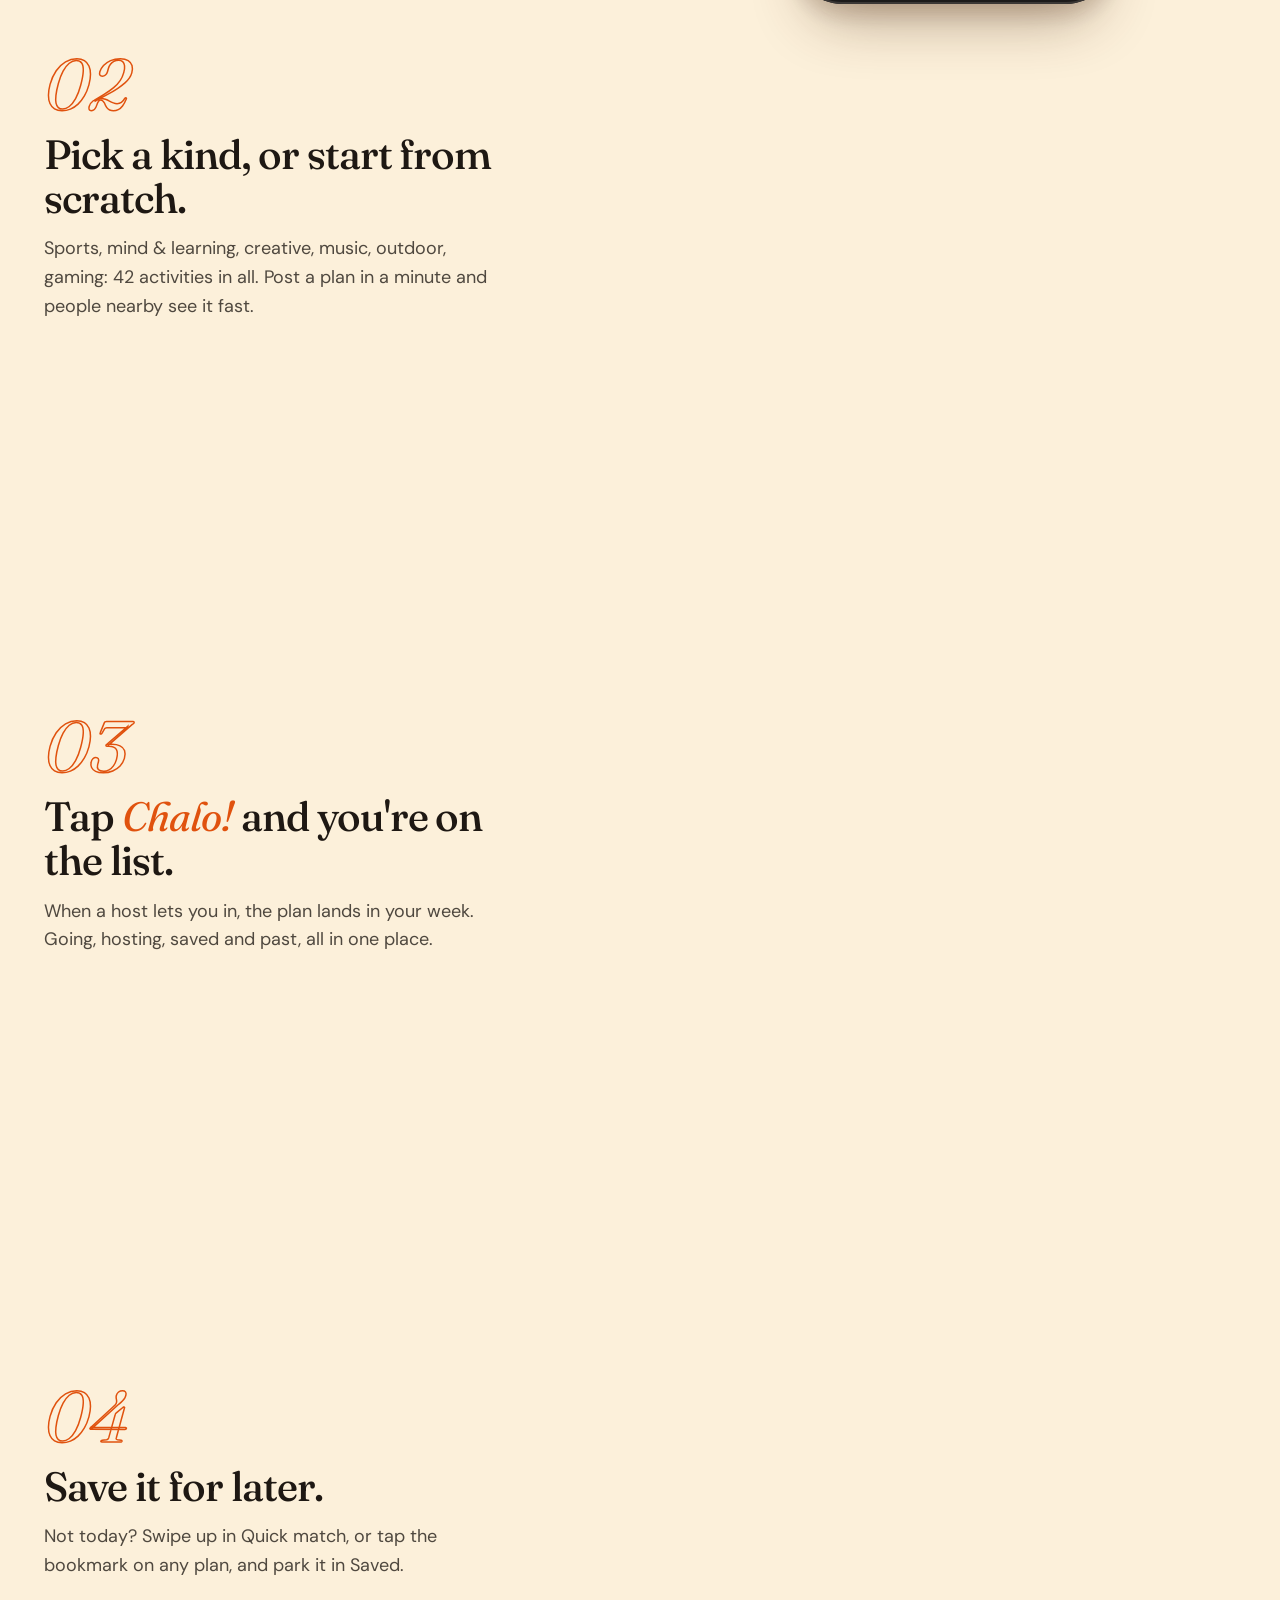
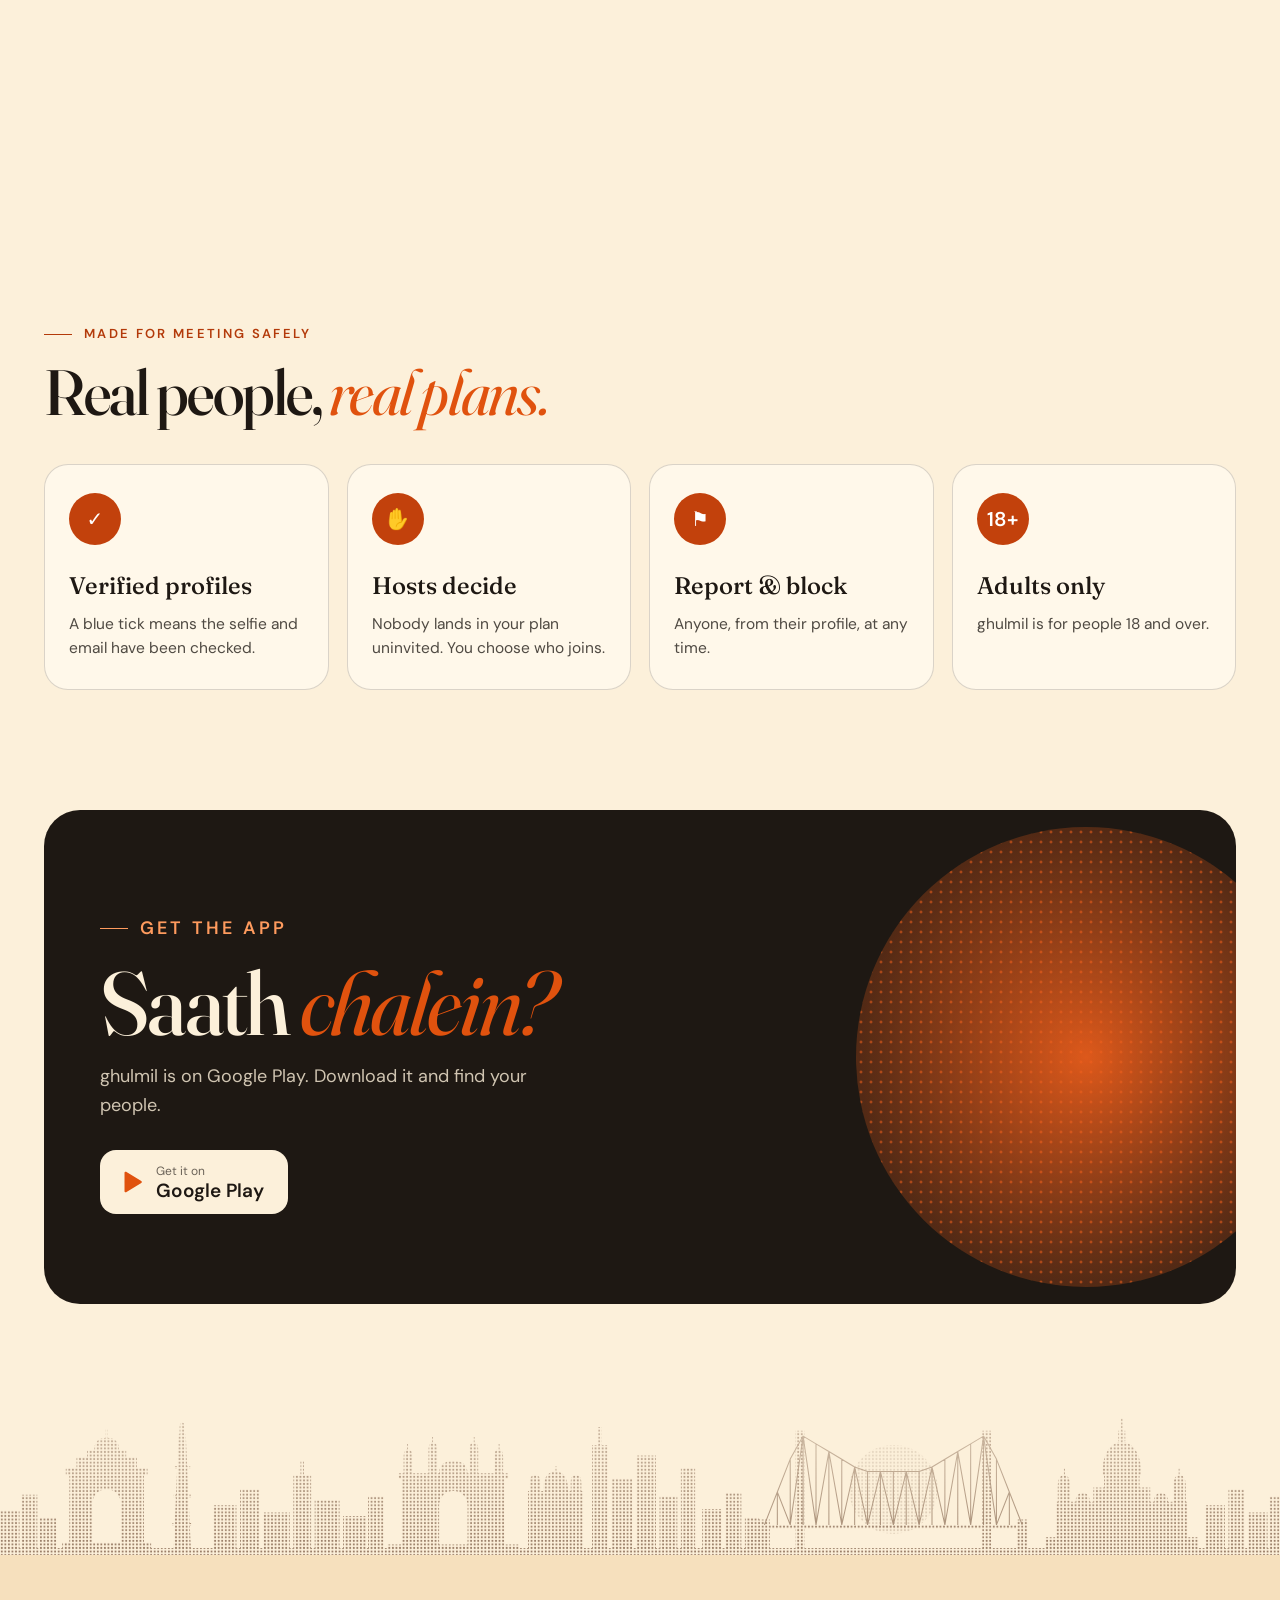
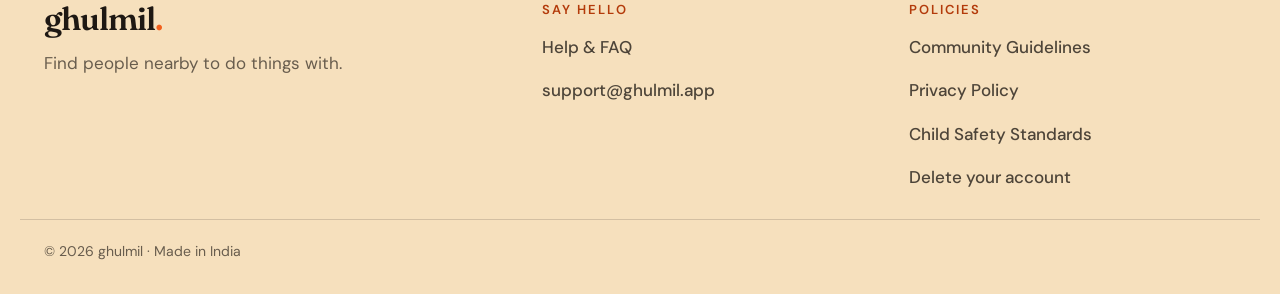
==== commit 49b74045: "Add files via upload shared link addded" ====
--- a/index.html
+++ b/index.html
@@ -1,292 +1,292 @@
-<!doctype html>
-<html lang="en" class="no-js">
-<head>
-  <meta charset="utf-8">
-  <meta name="viewport" content="width=device-width, initial-scale=1">
-  <title>ghulmil · your people are closer than you think</title>
-  <meta name="description" content="Find people nearby for cricket, board games, treks, jam sessions and more, or host your own plan.">
-  <meta name="theme-color" content="#fcf0da">
-  <meta property="og:title" content="ghulmil: your people are closer than you think">
-  <meta property="og:description" content="Find people nearby for cricket, board games, treks, jam sessions and more, or host your own plan.">
-  <meta property="og:image" content="https://ghulmil.app/screens/og.jpg">
-  <meta property="og:url" content="https://ghulmil.app/">
-  <meta name="twitter:card" content="summary_large_image">
-  <link rel="icon" href="favicon.png">
-  <link rel="stylesheet" href="home.css">
-  <!-- Start the hero image download straight away (it's the largest thing on screen). Must match the <picture> below. -->
-  <link rel="preload" as="image" media="(max-width: 820px)" imagesrcset="art/hero-640.webp 640w, art/hero-960.webp 960w, art/hero-1200.webp 1200w" imagesizes="160vw" fetchpriority="high">
-  <link rel="preload" as="image" media="(min-width: 821px)" imagesrcset="art/hero-960.webp 960w, art/hero-1200.webp 1200w, art/hero-1536.webp 1536w" imagesizes="100vw" fetchpriority="high">
-  <script>document.documentElement.className = "js";</script>
-</head>
-<body>
-
-<a class="skip" href="#main">Skip to content</a>
-
-<header class="top">
-  <div class="top-inner">
-    <a class="wordmark" href="./" aria-label="ghulmil home">ghulmil<span aria-hidden="true">.</span></a>
-    <nav aria-label="Main">
-      <a href="#inside">Inside</a>
-      <a href="#how">How it works</a>
-      <a href="#safety">Safety</a>
-      <a href="#contact">Contact</a>
-    </nav>
-    <a class="pill pill-sm" href="#download">Get the app <span aria-hidden="true">→</span></a>
-  </div>
-</header>
-
-<main id="main">
-
-<section class="hero" aria-labelledby="hero-title">
-  <div class="hero-copy">
-    <h1 class="rise" id="hero-title">Your people are <em>closer</em> than you think.</h1>
-    <p class="lede rise">Find people nearby who want to do the things you love. Board games at 8? Rooftop jam after? Join a plan, or start your own.</p>
-    <div class="hero-actions rise">
-      <a class="pill store-link" href="#download">Find your people <span aria-hidden="true">→</span></a>
-      <span class="made">
-        <svg viewBox="0 0 32 24" aria-hidden="true"><circle cx="9" cy="7" r="4"/><circle cx="23" cy="7" r="4"/><circle cx="16" cy="6" r="5"/><path d="M1 22c0-5 3.5-8 8-8 1.6 0 3 .4 4.2 1.1A9 9 0 0 0 9.5 22H1Zm30 0c0-5-3.5-8-8-8-1.6 0-3 .4-4.2 1.1A9 9 0 0 1 22.5 22H31Zm-23 0c0-5.5 3.6-9 8-9s8 3.5 8 9H8Z"/></svg>
-        Made for<br>real connections.
-      </span>
-    </div>
-  </div>
-  <div class="hero-art" aria-hidden="true">
-    <!-- Phones top out at 1200px: it's drawn at 160% width there, so a 3x screen would otherwise pull the 1536px file. -->
-    <picture>
-      <source media="(max-width: 820px)" srcset="art/hero-640.webp 640w, art/hero-960.webp 960w, art/hero-1200.webp 1200w" sizes="160vw">
-      <img src="art/hero-1536.webp" srcset="art/hero-960.webp 960w, art/hero-1200.webp 1200w, art/hero-1536.webp 1536w" sizes="100vw" width="1536" height="916" alt="" fetchpriority="high">
-    </picture>
-  </div>
-  <p class="tagline"><span></span>Your city. Your interests. Your people.</p>
-</section>
-
-<div class="marquee-wrap">
-  <div class="marquee" aria-hidden="true">
-    <div class="marquee-row" id="row-a"></div>
-    <div class="marquee-row reverse" id="row-b"></div>
-  </div>
-  <button class="motion-toggle" id="motion-toggle" type="button" aria-pressed="false">
-    <svg viewBox="0 0 24 24" aria-hidden="true"><path class="i-pause" d="M7 5h3.5v14H7zM13.5 5H17v14h-3.5z"/><path class="i-play" d="M8 5.5v13l10.5-6.5z"/></svg>
-    Pause animations
-  </button>
-</div>
-
-<div class="content">
-
-  <section class="showcase" id="inside" aria-labelledby="inside-title">
-    <div class="phones">
-      <figure class="phone phone-back" style="--sb:#f3f0e9">
-        <img src="screens/host.webp" width="640" height="1243" loading="lazy" alt="Host something: start from scratch or pick a kind, from Sports and Music to Outdoor and Gaming">
-      </figure>
-      <figure class="phone phone-front" style="--sb:#f3f0e9">
-        <img src="screens/plans.webp" width="640" height="1249" loading="lazy" alt="Plans tab with this week's dates, Going, Hosting, Saved and Past tabs, and a Saath chalein? empty state">
-      </figure>
-      <span class="sticker sticker-a">Saath chalein?</span>
-      <span class="sticker sticker-b"><b>42</b> kinds of plans</span>
-    </div>
-
-    <div class="features">
-      <p class="eyebrow">A look inside</p>
-      <h2 id="inside-title">Less scrolling.<br><em>More showing up.</em></h2>
-      <ul class="feature-list">
-        <li class="reveal">
-          <span class="icon"><svg viewBox="0 0 24 24" aria-hidden="true"><circle cx="8" cy="8" r="3.2"/><circle cx="16.5" cy="8.5" r="2.7"/><path d="M2 19c0-3.6 2.7-6 6-6s6 2.4 6 6H2Zm12.6 0c0-2-.6-3.7-1.7-5 1-.6 2.2-1 3.6-1 3 0 5.5 2.2 5.5 6h-7.4Z"/></svg></span>
-          <div>
-            <h3>Find your people</h3>
-            <p>Cricket, chess, chai walks, a Sunday trek. See what's on near you and ask to join.</p>
-          </div>
-        </li>
-        <li class="reveal">
-          <span class="icon"><svg viewBox="0 0 24 24" aria-hidden="true"><path d="M7 2.5a1 1 0 0 1 2 0V4h6V2.5a1 1 0 1 1 2 0V4h1.5A2.5 2.5 0 0 1 21 6.5v12a2.5 2.5 0 0 1-2.5 2.5h-13A2.5 2.5 0 0 1 3 18.5v-12A2.5 2.5 0 0 1 5.5 4H7V2.5ZM5 9v9.5c0 .3.2.5.5.5h13c.3 0 .5-.2.5-.5V9H5Zm2 2.5h3v3H7v-3Zm5 0h3v3h-3v-3Z"/></svg></span>
-          <div>
-            <h3>Host what you love</h3>
-            <p>Pick a kind, set the time, place and spots. You choose who gets in.</p>
-          </div>
-        </li>
-        <li class="reveal">
-          <span class="icon"><svg viewBox="0 0 24 24" aria-hidden="true"><path d="M13.5 2 4 13.5h6.5L9.5 22 20 9.5h-6.6L13.5 2Z"/></svg></span>
-          <div>
-            <h3>Be part of it</h3>
-            <p>Your week at a glance: going, hosting, saved. Then show up and meet your people.</p>
-          </div>
-        </li>
-      </ul>
-    </div>
-  </section>
-
-  <section class="story" id="how" aria-labelledby="how-title">
-    <div class="story-head reveal">
-      <p class="eyebrow">How it works</p>
-      <h2 id="how-title">From <em>“koi plan hai?”</em> to showing up.</h2>
-    </div>
-
-    <div class="story-body">
-      <ol class="story-steps">
-        <li class="step" data-screen="0">
-          <span class="step-num">01</span>
-          <h3>Sign in, in a tap.</h3>
-          <p>Continue with Google or use your email. ghulmil is for adults 18+, and a quick selfie gets you the blue tick.</p>
-          <figure class="phone phone-inline" style="--sb:#10171d"><img src="screens/signin.webp" width="640" height="1207" loading="lazy" alt="Sign-in screen: Plans happen here, with Continue with Google and email fields"></figure>
-        </li>
-        <li class="step" data-screen="1">
-          <span class="step-num">02</span>
-          <h3>Pick a kind, or start from scratch.</h3>
-          <p>Sports, mind &amp; learning, creative, music, outdoor, gaming: 42 activities in all. Post a plan in a minute and people nearby see it fast.</p>
-          <figure class="phone phone-inline" style="--sb:#f3f0e9"><img src="screens/host.webp" width="640" height="1243" loading="lazy" alt="Host something screen with activity kinds"></figure>
-        </li>
-        <li class="step" data-screen="2">
-          <span class="step-num">03</span>
-          <h3>Tap <em>Chalo!</em> and you're on the list.</h3>
-          <p>When a host lets you in, the plan lands in your week. Going, hosting, saved and past, all in one place.</p>
-          <figure class="phone phone-inline" style="--sb:#f3f0e9"><img src="screens/plans.webp" width="640" height="1249" loading="lazy" alt="Plans tab with the week's dates and the Going tab"></figure>
-        </li>
-        <li class="step" data-screen="3">
-          <span class="step-num">04</span>
-          <h3>Save it for later.</h3>
-          <p>Not today? Swipe up in Quick match, or tap the bookmark on any plan, and park it in Saved.</p>
-          <figure class="phone phone-inline" style="--sb:#f3f0e9"><img src="screens/saved.webp" width="640" height="1267" loading="lazy" alt="Saved plans tab: Nothing saved yet, with an Explore plans button"></figure>
-        </li>
-      </ol>
-
-      <div class="story-stage" aria-hidden="true">
-        <div class="sun"></div>
-        <figure class="phone phone-stage" id="stage">
-          <img class="on" src="screens/signin.webp" width="640" height="1207" loading="lazy" alt="" style="--sb:#10171d">
-          <img src="screens/host.webp" width="640" height="1243" loading="lazy" alt="" style="--sb:#f3f0e9">
-          <img src="screens/plans.webp" width="640" height="1249" loading="lazy" alt="" style="--sb:#f3f0e9">
-          <img src="screens/saved.webp" width="640" height="1267" loading="lazy" alt="" style="--sb:#f3f0e9">
-        </figure>
-        <ol class="stage-dots"><li class="on"></li><li></li><li></li><li></li></ol>
-      </div>
-    </div>
-  </section>
-
-  <section class="safety" id="safety" aria-labelledby="safety-title">
-    <div class="reveal">
-      <p class="eyebrow">Made for meeting safely</p>
-      <h2 id="safety-title">Real people, <em>real plans.</em></h2>
-    </div>
-    <ul class="cards">
-      <li class="reveal"><b aria-hidden="true">✓</b><h3>Verified profiles</h3><p>A blue tick means the selfie and email have been checked.</p></li>
-      <li class="reveal"><b aria-hidden="true">✋</b><h3>Hosts decide</h3><p>Nobody lands in your plan uninvited. You choose who joins.</p></li>
-      <li class="reveal"><b aria-hidden="true">⚑</b><h3>Report &amp; block</h3><p>Anyone, from their profile, at any time.</p></li>
-      <li class="reveal"><b aria-hidden="true">18+</b><h3>Adults only</h3><p>ghulmil is for people 18 and over.</p></li>
-    </ul>
-  </section>
-
-  <section class="cta" id="download" aria-labelledby="download-title">
-    <div class="cta-sun" aria-hidden="true"></div>
-    <div class="cta-copy reveal">
-      <p class="eyebrow">Get the app</p>
-      <h2 id="download-title">Saath <em>chalein?</em></h2>
-      <p>ghulmil is on Google Play. Download it and find your people.</p>
-      <a class="store" id="get-app">
-        <svg viewBox="0 0 24 24" aria-hidden="true"><path fill="currentColor" d="M6 3.5v17a1 1 0 0 0 1.5.86l14-8.5a1 1 0 0 0 0-1.72l-14-8.5A1 1 0 0 0 6 3.5Z"/></svg>
-        <span><small id="get-app-label">Coming soon to</small><strong>Google Play</strong></span>
-      </a>
-    </div>
-  </section>
-
-</div>
-</main>
-
-<footer class="foot" id="contact">
-  <svg class="skyline" viewBox="0 0 1440 170" preserveAspectRatio="xMidYMax slice" aria-hidden="true">
-    <defs>
-      <pattern id="dots" width="4" height="4" patternUnits="userSpaceOnUse"><circle cx="2" cy="2" r="1.15" fill="#93765f"/></pattern>
-      <linearGradient id="fade" x1="0" y1="0" x2="0" y2="1"><stop offset="0" stop-color="#fff" stop-opacity=".4"/><stop offset="1" stop-color="#fff"/></linearGradient>
-      <mask id="m"><rect width="1440" height="170" fill="url(#fade)"/></mask>
-    </defs>
-    <!-- Delhi: India Gate, Qutub Minar · Mumbai: Gateway of India, Taj · Kolkata: Howrah Bridge, Victoria Memorial -->
-    <g mask="url(#m)">
-      <circle cx="1005" cy="96" r="50" fill="url(#dots)" opacity=".35"/>
-      <path fill="url(#dots)" d="M0 120h22v50h-22zM24 102h18v68h-18zM44 128h20v42h-20zM70 156h100v14h-100zM78 156V80h84v76h-26v-44a16 16 0 0 0-32 0v44zM74 72h92v8h-92zM86 60h68v12h-68zM98 52h44v8h-44zM106 52Q106 38 120 38Q134 38 134 52zM119 28h2v10h-2zM195 170L201 34h8L215 170zM196 70h18v3h-18zM195 102h20v3h-20zM194 134h22v3h-22zM202 26h6v8h-6zM202 26Q202 21 205 21Q208 21 208 26zM240 114h26v56h-26zM270 96h22v74h-22zM296 122h30v48h-30zM330 80h20v90h-20zM354 108h28v62h-28zM386 126h26v44h-26zM414 104h18v66h-18zM338 64h4v16h-4zM436 158h148v12h-148zM452 158V84h116v74h-42v-44a16 16 0 0 0-32 0v44zM448 78h124v6h-124zM454 60h10v18h-10zM454 60Q454 51 459 51Q464 51 464 60zM458 45h2v6h-2zM482 52h10v26h-10zM482 52Q482 43 487 43Q492 43 492 52zM486 37h2v6h-2zM528 52h10v26h-10zM528 52Q528 43 533 43Q538 43 538 52zM532 37h2v6h-2zM556 60h10v18h-10zM556 60Q556 51 561 51Q566 51 566 60zM560 45h2v6h-2zM494 78Q494 64 510 64Q526 64 526 78zM594 98h62v72h-62zM611 98Q611 76 625 76Q639 76 639 98zM624 70h2v8h-2zM596 88h12v10h-12zM596 88Q596 80 602 80Q608 80 608 88zM642 88h12v10h-12zM642 88Q642 80 648 80Q654 80 654 88zM666 46h18v124h-18zM688 84h24v86h-24zM716 58h22v112h-22zM742 104h20v66h-20zM766 72h16v98h-16zM673 26h4v20h-4zM790 118h22v52h-22zM816 100h18v70h-18zM838 128h16v42h-16zM895 30h10v140h-10zM1105 30h10v140h-10zM854 130h12v40h-12zM1144 130h12v40h-12zM860 136h290v4h-290zM1176 150h172v20h-172zM1188 110h148v40h-148zM1230 94h64v16h-64zM1242 80h40v14h-40zM1240 80Q1240 46 1262 42Q1284 46 1284 80zM1258 30h8v12h-8zM1261 16h2v14h-2zM1190 92h14v18h-14zM1190 92Q1190 80 1197 80Q1204 80 1204 92zM1196 72h2v8h-2zM1320 92h14v18h-14zM1320 92Q1320 80 1327 80Q1334 80 1334 92zM1326 72h2v8h-2zM1210 110Q1210 100 1218 100Q1226 100 1226 110zM1298 110Q1298 100 1306 100Q1314 100 1314 110zM1356 114h22v56h-22zM1382 96h18v74h-18zM1404 122h22v48h-22zM1428 104h12v66h-12zM0 162h1440v8h-1440z"/>
-      <path fill="none" stroke="#93765f" stroke-width="1.15" stroke-linejoin="round" opacity=".85" d="M860.0 136.0L874.5 99.0L889.0 62.0L903.5 36.1L918.0 44.8L932.5 53.5L947.0 62.2L961.5 70.9L976.0 76.0L990.5 76.0L1005.0 76.0L1019.5 76.0L1034.0 76.0L1048.5 70.9L1063.0 62.2L1077.5 53.5L1092.0 44.8L1106.5 36.1L1121.0 62.0L1135.5 99.0L1150.0 136.0M860 136V136.0M860 136L874.5 99.0M874.5 136V99.0M874.5 99.0L889 136M889 136V62.0M889 136L903.5 36.1M903.5 136V36.1M903.5 36.1L918 136M918 136V44.8M918 136L932.5 53.5M932.5 136V53.5M932.5 53.5L947 136M947 136V62.2M947 136L961.5 70.9M961.5 136V70.9M961.5 70.9L976 136M976 136V76.0M976 136L990.5 76.0M990.5 136V76.0M990.5 76.0L1005 136M1005 136V76.0M1005 136L1019.5 76.0M1019.5 136V76.0M1019.5 76.0L1034 136M1034 136V76.0M1034 136L1048.5 70.9M1048.5 136V70.9M1048.5 70.9L1063 136M1063 136V62.2M1063 136L1077.5 53.5M1077.5 136V53.5M1077.5 53.5L1092 136M1092 136V44.8M1092 136L1106.5 36.1M1106.5 136V36.1M1106.5 36.1L1121 136M1121 136V62.0M1121 136L1135.5 99.0M1135.5 136V99.0M1135.5 99.0L1150 136M1150 136V136.0"/>
-    </g>
-  </svg>
-  <div class="foot-inner">
-    <div class="foot-brand">
-      <a class="wordmark" href="./" aria-label="ghulmil home">ghulmil<span aria-hidden="true">.</span></a>
-      <p>Find people nearby to do things with.</p>
-    </div>
-    <div class="foot-col">
-      <h2>Say hello</h2>
-      <a href="help">Help &amp; FAQ</a>
-      <a href="mailto:support@ghulmil.app">support@ghulmil.app</a>
-    </div>
-    <div class="foot-col">
-      <h2>Policies</h2>
-      <a href="guidelines">Community Guidelines</a>
-      <a href="privacy">Privacy Policy</a>
-      <a href="child-safety">Child Safety Standards</a>
-      <a href="delete-account">Delete your account</a>
-    </div>
-  </div>
-  <p class="copy">© 2026 ghulmil · Made in India</p>
-</footer>
-
-<script>
-  // Play Store listing. Every "#download" link and the store button point here.
-  const PLAY_STORE_URL = "https://play.google.com/store/apps/details?id=com.ghulmil.app";
-
-  if (PLAY_STORE_URL) {
-    const btn = document.getElementById("get-app");
-    btn.href = PLAY_STORE_URL;
-    document.getElementById("get-app-label").textContent = "Get it on";
-    document.querySelectorAll('a[href="#download"]').forEach((a) => { a.href = PLAY_STORE_URL; });
-  }
-
-  const reduced = matchMedia("(prefers-reduced-motion: reduce)").matches;
-
-  // Pause button for the looping animations (marquee, stickers, glow). Remembered between visits.
-  const toggle = document.getElementById("motion-toggle");
-  const setPaused = (paused) => {
-    document.documentElement.classList.toggle("paused", paused);
-    toggle.setAttribute("aria-pressed", String(paused));
-    try { localStorage.setItem("ghulmil-paused", paused ? "1" : ""); } catch (e) {}
-  };
-  toggle.addEventListener("click", () => setPaused(toggle.getAttribute("aria-pressed") !== "true"));
-  try { if (localStorage.getItem("ghulmil-paused")) setPaused(true); } catch (e) {}
-
-  // Scrolling activity words (same words as the app's sign-in wall).
-  const fill = (id, words) => {
-    const copy = '<span class="marquee-copy">' + words.map((w, i) =>
-      `<span class="${i % 3 === 1 ? "it" : ""}">${w}</span><i></i>`).join("") + "</span>";
-    document.getElementById(id).innerHTML = copy + copy;
-  };
-  fill("row-a", ["cricket", "book club", "trek", "jam session", "badminton", "chai walk", "chess", "football", "board games"]);
-  fill("row-b", ["yoga", "cycling", "sketching", "photo walk", "pickleball", "karaoke", "run club", "quiz night", "kabaddi"]);
-
-  // Blocks fade up as they scroll into view.
-  const io = new IntersectionObserver((entries) => entries.forEach((entry) => {
-    if (entry.isIntersecting) { entry.target.classList.add("in"); io.unobserve(entry.target); }
-  }), { threshold: 0.15 });
-  document.querySelectorAll(".reveal, .step, .showcase").forEach((el) => io.observe(el));
-
-  // How it works: the sticky phone shows the screen for the step in the middle of the viewport.
-  const shots = document.querySelectorAll("#stage img");
-  const dots = document.querySelectorAll(".stage-dots li");
-  const show = (n) => {
-    shots.forEach((img, i) => img.classList.toggle("on", i === n));
-    dots.forEach((d, i) => d.classList.toggle("on", i === n));
-  };
-  const stepIo = new IntersectionObserver((entries) => entries.forEach((entry) => {
-    if (entry.isIntersecting) show(+entry.target.dataset.screen);
-  }), { rootMargin: "-45% 0px -45% 0px" });
-  document.querySelectorAll(".step").forEach((el) => stepIo.observe(el));
-
-  // Header gets a hairline once you scroll; hero art drifts a little slower than the page.
-  const bar = document.querySelector(".top");
-  const art = document.querySelector(".hero-art img");
-  let ticking = false;
-  const onScroll = () => {
-    ticking = false;
-    bar.classList.toggle("stuck", scrollY > 8);
-    if (!reduced && scrollY < innerHeight * 1.5) art.style.transform = `translate3d(0, ${scrollY * 0.12}px, 0)`;
-  };
-  addEventListener("scroll", () => {
-    if (!ticking) { ticking = true; requestAnimationFrame(onScroll); }
-  }, { passive: true });
-  onScroll();
-</script>
-</body>
-</html>
+<!doctype html>
+<html lang="en" class="no-js">
+<head>
+  <meta charset="utf-8">
+  <meta name="viewport" content="width=device-width, initial-scale=1">
+  <title>ghulmil · your people are closer than you think</title>
+  <meta name="description" content="Find people nearby for cricket, board games, treks, jam sessions and more, or host your own plan.">
+  <meta name="theme-color" content="#fcf0da">
+  <meta property="og:title" content="ghulmil: your people are closer than you think">
+  <meta property="og:description" content="Find people nearby for cricket, board games, treks, jam sessions and more, or host your own plan.">
+  <meta property="og:image" content="https://ghulmil.app/screens/og.jpg">
+  <meta property="og:url" content="https://ghulmil.app/">
+  <meta name="twitter:card" content="summary_large_image">
+  <link rel="icon" href="favicon.png">
+  <link rel="stylesheet" href="home.css">
+  <!-- Start the hero image download straight away (it's the largest thing on screen). Must match the <picture> below. -->
+  <link rel="preload" as="image" media="(max-width: 820px)" imagesrcset="art/hero-640.webp 640w, art/hero-960.webp 960w, art/hero-1200.webp 1200w" imagesizes="160vw" fetchpriority="high">
+  <link rel="preload" as="image" media="(min-width: 821px)" imagesrcset="art/hero-960.webp 960w, art/hero-1200.webp 1200w, art/hero-1536.webp 1536w" imagesizes="100vw" fetchpriority="high">
+  <script>document.documentElement.className = "js";</script>
+</head>
+<body>
+
+<a class="skip" href="#main">Skip to content</a>
+
+<header class="top">
+  <div class="top-inner">
+    <a class="wordmark" href="./" aria-label="ghulmil home">ghulmil<span aria-hidden="true">.</span></a>
+    <nav aria-label="Main">
+      <a href="#inside">Inside</a>
+      <a href="#how">How it works</a>
+      <a href="#safety">Safety</a>
+      <a href="#contact">Contact</a>
+    </nav>
+    <a class="pill pill-sm" href="#download">Get the app <span aria-hidden="true">→</span></a>
+  </div>
+</header>
+
+<main id="main">
+
+<section class="hero" aria-labelledby="hero-title">
+  <div class="hero-copy">
+    <h1 class="rise" id="hero-title">Your people are <em>closer</em> than you think.</h1>
+    <p class="lede rise">Find people nearby who want to do the things you love. Board games at 8? Rooftop jam after? Join a plan, or start your own.</p>
+    <div class="hero-actions rise">
+      <a class="pill store-link" href="#download">Find your people <span aria-hidden="true">→</span></a>
+      <span class="made">
+        <svg viewBox="0 0 32 24" aria-hidden="true"><circle cx="9" cy="7" r="4"/><circle cx="23" cy="7" r="4"/><circle cx="16" cy="6" r="5"/><path d="M1 22c0-5 3.5-8 8-8 1.6 0 3 .4 4.2 1.1A9 9 0 0 0 9.5 22H1Zm30 0c0-5-3.5-8-8-8-1.6 0-3 .4-4.2 1.1A9 9 0 0 1 22.5 22H31Zm-23 0c0-5.5 3.6-9 8-9s8 3.5 8 9H8Z"/></svg>
+        Made for<br>real connections.
+      </span>
+    </div>
+  </div>
+  <div class="hero-art" aria-hidden="true">
+    <!-- Phones top out at 1200px: it's drawn at 160% width there, so a 3x screen would otherwise pull the 1536px file. -->
+    <picture>
+      <source media="(max-width: 820px)" srcset="art/hero-640.webp 640w, art/hero-960.webp 960w, art/hero-1200.webp 1200w" sizes="160vw">
+      <img src="art/hero-1536.webp" srcset="art/hero-960.webp 960w, art/hero-1200.webp 1200w, art/hero-1536.webp 1536w" sizes="100vw" width="1536" height="916" alt="" fetchpriority="high">
+    </picture>
+  </div>
+  <p class="tagline"><span></span>Your city. Your interests. Your people.</p>
+</section>
+
+<div class="marquee-wrap">
+  <div class="marquee" aria-hidden="true">
+    <div class="marquee-row" id="row-a"></div>
+    <div class="marquee-row reverse" id="row-b"></div>
+  </div>
+  <button class="motion-toggle" id="motion-toggle" type="button" aria-pressed="false">
+    <svg viewBox="0 0 24 24" aria-hidden="true"><path class="i-pause" d="M7 5h3.5v14H7zM13.5 5H17v14h-3.5z"/><path class="i-play" d="M8 5.5v13l10.5-6.5z"/></svg>
+    Pause animations
+  </button>
+</div>
+
+<div class="content">
+
+  <section class="showcase" id="inside" aria-labelledby="inside-title">
+    <div class="phones">
+      <figure class="phone phone-back" style="--sb:#f3f0e9">
+        <img src="screens/host.webp" width="640" height="1243" loading="lazy" alt="Host something: start from scratch or pick a kind, from Sports and Music to Outdoor and Gaming">
+      </figure>
+      <figure class="phone phone-front" style="--sb:#f3f0e9">
+        <img src="screens/plans.webp" width="640" height="1249" loading="lazy" alt="Plans tab with this week's dates, Going, Hosting, Saved and Past tabs, and a Saath chalein? empty state">
+      </figure>
+      <span class="sticker sticker-a">Saath chalein?</span>
+      <span class="sticker sticker-b"><b>42</b> kinds of plans</span>
+    </div>
+
+    <div class="features">
+      <p class="eyebrow">A look inside</p>
+      <h2 id="inside-title">Less scrolling.<br><em>More showing up.</em></h2>
+      <ul class="feature-list">
+        <li class="reveal">
+          <span class="icon"><svg viewBox="0 0 24 24" aria-hidden="true"><circle cx="8" cy="8" r="3.2"/><circle cx="16.5" cy="8.5" r="2.7"/><path d="M2 19c0-3.6 2.7-6 6-6s6 2.4 6 6H2Zm12.6 0c0-2-.6-3.7-1.7-5 1-.6 2.2-1 3.6-1 3 0 5.5 2.2 5.5 6h-7.4Z"/></svg></span>
+          <div>
+            <h3>Find your people</h3>
+            <p>Cricket, chess, chai walks, a Sunday trek. See what's on near you and ask to join.</p>
+          </div>
+        </li>
+        <li class="reveal">
+          <span class="icon"><svg viewBox="0 0 24 24" aria-hidden="true"><path d="M7 2.5a1 1 0 0 1 2 0V4h6V2.5a1 1 0 1 1 2 0V4h1.5A2.5 2.5 0 0 1 21 6.5v12a2.5 2.5 0 0 1-2.5 2.5h-13A2.5 2.5 0 0 1 3 18.5v-12A2.5 2.5 0 0 1 5.5 4H7V2.5ZM5 9v9.5c0 .3.2.5.5.5h13c.3 0 .5-.2.5-.5V9H5Zm2 2.5h3v3H7v-3Zm5 0h3v3h-3v-3Z"/></svg></span>
+          <div>
+            <h3>Host what you love</h3>
+            <p>Pick a kind, set the time, place and spots. You choose who gets in.</p>
+          </div>
+        </li>
+        <li class="reveal">
+          <span class="icon"><svg viewBox="0 0 24 24" aria-hidden="true"><path d="M13.5 2 4 13.5h6.5L9.5 22 20 9.5h-6.6L13.5 2Z"/></svg></span>
+          <div>
+            <h3>Be part of it</h3>
+            <p>Your week at a glance: going, hosting, saved. Then show up and meet your people.</p>
+          </div>
+        </li>
+      </ul>
+    </div>
+  </section>
+
+  <section class="story" id="how" aria-labelledby="how-title">
+    <div class="story-head reveal">
+      <p class="eyebrow">How it works</p>
+      <h2 id="how-title">From <em>“koi plan hai?”</em> to showing up.</h2>
+    </div>
+
+    <div class="story-body">
+      <ol class="story-steps">
+        <li class="step" data-screen="0">
+          <span class="step-num">01</span>
+          <h3>Sign in, in a tap.</h3>
+          <p>Continue with Google or use your email. ghulmil is for adults 18+, and a quick selfie gets you the blue tick.</p>
+          <figure class="phone phone-inline" style="--sb:#10171d"><img src="screens/signin.webp" width="640" height="1207" loading="lazy" alt="Sign-in screen: Plans happen here, with Continue with Google and email fields"></figure>
+        </li>
+        <li class="step" data-screen="1">
+          <span class="step-num">02</span>
+          <h3>Pick a kind, or start from scratch.</h3>
+          <p>Sports, mind &amp; learning, creative, music, outdoor, gaming: 42 activities in all. Post a plan in a minute and people nearby see it fast.</p>
+          <figure class="phone phone-inline" style="--sb:#f3f0e9"><img src="screens/host.webp" width="640" height="1243" loading="lazy" alt="Host something screen with activity kinds"></figure>
+        </li>
+        <li class="step" data-screen="2">
+          <span class="step-num">03</span>
+          <h3>Tap <em>Chalo!</em> and you're on the list.</h3>
+          <p>When a host lets you in, the plan lands in your week. Going, hosting, saved and past, all in one place.</p>
+          <figure class="phone phone-inline" style="--sb:#f3f0e9"><img src="screens/plans.webp" width="640" height="1249" loading="lazy" alt="Plans tab with the week's dates and the Going tab"></figure>
+        </li>
+        <li class="step" data-screen="3">
+          <span class="step-num">04</span>
+          <h3>Save it for later.</h3>
+          <p>Not today? Swipe up in Quick match, or tap the bookmark on any plan, and park it in Saved.</p>
+          <figure class="phone phone-inline" style="--sb:#f3f0e9"><img src="screens/saved.webp" width="640" height="1267" loading="lazy" alt="Saved plans tab: Nothing saved yet, with an Explore plans button"></figure>
+        </li>
+      </ol>
+
+      <div class="story-stage" aria-hidden="true">
+        <div class="sun"></div>
+        <figure class="phone phone-stage" id="stage">
+          <img class="on" src="screens/signin.webp" width="640" height="1207" loading="lazy" alt="" style="--sb:#10171d">
+          <img src="screens/host.webp" width="640" height="1243" loading="lazy" alt="" style="--sb:#f3f0e9">
+          <img src="screens/plans.webp" width="640" height="1249" loading="lazy" alt="" style="--sb:#f3f0e9">
+          <img src="screens/saved.webp" width="640" height="1267" loading="lazy" alt="" style="--sb:#f3f0e9">
+        </figure>
+        <ol class="stage-dots"><li class="on"></li><li></li><li></li><li></li></ol>
+      </div>
+    </div>
+  </section>
+
+  <section class="safety" id="safety" aria-labelledby="safety-title">
+    <div class="reveal">
+      <p class="eyebrow">Made for meeting safely</p>
+      <h2 id="safety-title">Real people, <em>real plans.</em></h2>
+    </div>
+    <ul class="cards">
+      <li class="reveal"><b aria-hidden="true">✓</b><h3>Verified profiles</h3><p>A blue tick means the selfie and email have been checked.</p></li>
+      <li class="reveal"><b aria-hidden="true">✋</b><h3>Hosts decide</h3><p>Nobody lands in your plan uninvited. You choose who joins.</p></li>
+      <li class="reveal"><b aria-hidden="true">⚑</b><h3>Report &amp; block</h3><p>Anyone, from their profile, at any time.</p></li>
+      <li class="reveal"><b aria-hidden="true">18+</b><h3>Adults only</h3><p>ghulmil is for people 18 and over.</p></li>
+    </ul>
+  </section>
+
+  <section class="cta" id="download" aria-labelledby="download-title">
+    <div class="cta-sun" aria-hidden="true"></div>
+    <div class="cta-copy reveal">
+      <p class="eyebrow">Get the app</p>
+      <h2 id="download-title">Saath <em>chalein?</em></h2>
+      <p>ghulmil is on Google Play. Download it and find your people.</p>
+      <a class="store" id="get-app">
+        <svg viewBox="0 0 24 24" aria-hidden="true"><path fill="currentColor" d="M6 3.5v17a1 1 0 0 0 1.5.86l14-8.5a1 1 0 0 0 0-1.72l-14-8.5A1 1 0 0 0 6 3.5Z"/></svg>
+        <span><small id="get-app-label">Coming soon to</small><strong>Google Play</strong></span>
+      </a>
+    </div>
+  </section>
+
+</div>
+</main>
+
+<footer class="foot" id="contact">
+  <svg class="skyline" viewBox="0 0 1440 170" preserveAspectRatio="xMidYMax slice" aria-hidden="true">
+    <defs>
+      <pattern id="dots" width="4" height="4" patternUnits="userSpaceOnUse"><circle cx="2" cy="2" r="1.15" fill="#93765f"/></pattern>
+      <linearGradient id="fade" x1="0" y1="0" x2="0" y2="1"><stop offset="0" stop-color="#fff" stop-opacity=".4"/><stop offset="1" stop-color="#fff"/></linearGradient>
+      <mask id="m"><rect width="1440" height="170" fill="url(#fade)"/></mask>
+    </defs>
+    <!-- Delhi: India Gate, Qutub Minar · Mumbai: Gateway of India, Taj · Kolkata: Howrah Bridge, Victoria Memorial -->
+    <g mask="url(#m)">
+      <circle cx="1005" cy="96" r="50" fill="url(#dots)" opacity=".35"/>
+      <path fill="url(#dots)" d="M0 120h22v50h-22zM24 102h18v68h-18zM44 128h20v42h-20zM70 156h100v14h-100zM78 156V80h84v76h-26v-44a16 16 0 0 0-32 0v44zM74 72h92v8h-92zM86 60h68v12h-68zM98 52h44v8h-44zM106 52Q106 38 120 38Q134 38 134 52zM119 28h2v10h-2zM195 170L201 34h8L215 170zM196 70h18v3h-18zM195 102h20v3h-20zM194 134h22v3h-22zM202 26h6v8h-6zM202 26Q202 21 205 21Q208 21 208 26zM240 114h26v56h-26zM270 96h22v74h-22zM296 122h30v48h-30zM330 80h20v90h-20zM354 108h28v62h-28zM386 126h26v44h-26zM414 104h18v66h-18zM338 64h4v16h-4zM436 158h148v12h-148zM452 158V84h116v74h-42v-44a16 16 0 0 0-32 0v44zM448 78h124v6h-124zM454 60h10v18h-10zM454 60Q454 51 459 51Q464 51 464 60zM458 45h2v6h-2zM482 52h10v26h-10zM482 52Q482 43 487 43Q492 43 492 52zM486 37h2v6h-2zM528 52h10v26h-10zM528 52Q528 43 533 43Q538 43 538 52zM532 37h2v6h-2zM556 60h10v18h-10zM556 60Q556 51 561 51Q566 51 566 60zM560 45h2v6h-2zM494 78Q494 64 510 64Q526 64 526 78zM594 98h62v72h-62zM611 98Q611 76 625 76Q639 76 639 98zM624 70h2v8h-2zM596 88h12v10h-12zM596 88Q596 80 602 80Q608 80 608 88zM642 88h12v10h-12zM642 88Q642 80 648 80Q654 80 654 88zM666 46h18v124h-18zM688 84h24v86h-24zM716 58h22v112h-22zM742 104h20v66h-20zM766 72h16v98h-16zM673 26h4v20h-4zM790 118h22v52h-22zM816 100h18v70h-18zM838 128h16v42h-16zM895 30h10v140h-10zM1105 30h10v140h-10zM854 130h12v40h-12zM1144 130h12v40h-12zM860 136h290v4h-290zM1176 150h172v20h-172zM1188 110h148v40h-148zM1230 94h64v16h-64zM1242 80h40v14h-40zM1240 80Q1240 46 1262 42Q1284 46 1284 80zM1258 30h8v12h-8zM1261 16h2v14h-2zM1190 92h14v18h-14zM1190 92Q1190 80 1197 80Q1204 80 1204 92zM1196 72h2v8h-2zM1320 92h14v18h-14zM1320 92Q1320 80 1327 80Q1334 80 1334 92zM1326 72h2v8h-2zM1210 110Q1210 100 1218 100Q1226 100 1226 110zM1298 110Q1298 100 1306 100Q1314 100 1314 110zM1356 114h22v56h-22zM1382 96h18v74h-18zM1404 122h22v48h-22zM1428 104h12v66h-12zM0 162h1440v8h-1440z"/>
+      <path fill="none" stroke="#93765f" stroke-width="1.15" stroke-linejoin="round" opacity=".85" d="M860.0 136.0L874.5 99.0L889.0 62.0L903.5 36.1L918.0 44.8L932.5 53.5L947.0 62.2L961.5 70.9L976.0 76.0L990.5 76.0L1005.0 76.0L1019.5 76.0L1034.0 76.0L1048.5 70.9L1063.0 62.2L1077.5 53.5L1092.0 44.8L1106.5 36.1L1121.0 62.0L1135.5 99.0L1150.0 136.0M860 136V136.0M860 136L874.5 99.0M874.5 136V99.0M874.5 99.0L889 136M889 136V62.0M889 136L903.5 36.1M903.5 136V36.1M903.5 36.1L918 136M918 136V44.8M918 136L932.5 53.5M932.5 136V53.5M932.5 53.5L947 136M947 136V62.2M947 136L961.5 70.9M961.5 136V70.9M961.5 70.9L976 136M976 136V76.0M976 136L990.5 76.0M990.5 136V76.0M990.5 76.0L1005 136M1005 136V76.0M1005 136L1019.5 76.0M1019.5 136V76.0M1019.5 76.0L1034 136M1034 136V76.0M1034 136L1048.5 70.9M1048.5 136V70.9M1048.5 70.9L1063 136M1063 136V62.2M1063 136L1077.5 53.5M1077.5 136V53.5M1077.5 53.5L1092 136M1092 136V44.8M1092 136L1106.5 36.1M1106.5 136V36.1M1106.5 36.1L1121 136M1121 136V62.0M1121 136L1135.5 99.0M1135.5 136V99.0M1135.5 99.0L1150 136M1150 136V136.0"/>
+    </g>
+  </svg>
+  <div class="foot-inner">
+    <div class="foot-brand">
+      <a class="wordmark" href="./" aria-label="ghulmil home">ghulmil<span aria-hidden="true">.</span></a>
+      <p>Find people nearby to do things with.</p>
+    </div>
+    <div class="foot-col">
+      <h2>Say hello</h2>
+      <a href="help">Help &amp; FAQ</a>
+      <a href="mailto:support@ghulmil.app">support@ghulmil.app</a>
+    </div>
+    <div class="foot-col">
+      <h2>Policies</h2>
+      <a href="guidelines">Community Guidelines</a>
+      <a href="privacy">Privacy Policy</a>
+      <a href="child-safety">Child Safety Standards</a>
+      <a href="delete-account">Delete your account</a>
+    </div>
+  </div>
+  <p class="copy">© 2026 ghulmil · Made in India</p>
+</footer>
+
+<script>
+  // Play Store listing. Every "#download" link and the store button point here.
+  const PLAY_STORE_URL = "https://play.google.com/store/apps/details?id=com.ghulmil.app";
+
+  if (PLAY_STORE_URL) {
+    const btn = document.getElementById("get-app");
+    btn.href = PLAY_STORE_URL;
+    document.getElementById("get-app-label").textContent = "Get it on";
+    document.querySelectorAll('a[href="#download"]').forEach((a) => { a.href = PLAY_STORE_URL; });
+  }
+
+  const reduced = matchMedia("(prefers-reduced-motion: reduce)").matches;
+
+  // Pause button for the looping animations (marquee, stickers, glow). Remembered between visits.
+  const toggle = document.getElementById("motion-toggle");
+  const setPaused = (paused) => {
+    document.documentElement.classList.toggle("paused", paused);
+    toggle.setAttribute("aria-pressed", String(paused));
+    try { localStorage.setItem("ghulmil-paused", paused ? "1" : ""); } catch (e) {}
+  };
+  toggle.addEventListener("click", () => setPaused(toggle.getAttribute("aria-pressed") !== "true"));
+  try { if (localStorage.getItem("ghulmil-paused")) setPaused(true); } catch (e) {}
+
+  // Scrolling activity words (same words as the app's sign-in wall).
+  const fill = (id, words) => {
+    const copy = '<span class="marquee-copy">' + words.map((w, i) =>
+      `<span class="${i % 3 === 1 ? "it" : ""}">${w}</span><i></i>`).join("") + "</span>";
+    document.getElementById(id).innerHTML = copy + copy;
+  };
+  fill("row-a", ["cricket", "book club", "trek", "jam session", "badminton", "chai walk", "chess", "football", "board games"]);
+  fill("row-b", ["yoga", "cycling", "sketching", "photo walk", "pickleball", "karaoke", "run club", "quiz night", "kabaddi"]);
+
+  // Blocks fade up as they scroll into view.
+  const io = new IntersectionObserver((entries) => entries.forEach((entry) => {
+    if (entry.isIntersecting) { entry.target.classList.add("in"); io.unobserve(entry.target); }
+  }), { threshold: 0.15 });
+  document.querySelectorAll(".reveal, .step, .showcase").forEach((el) => io.observe(el));
+
+  // How it works: the sticky phone shows the screen for the step in the middle of the viewport.
+  const shots = document.querySelectorAll("#stage img");
+  const dots = document.querySelectorAll(".stage-dots li");
+  const show = (n) => {
+    shots.forEach((img, i) => img.classList.toggle("on", i === n));
+    dots.forEach((d, i) => d.classList.toggle("on", i === n));
+  };
+  const stepIo = new IntersectionObserver((entries) => entries.forEach((entry) => {
+    if (entry.isIntersecting) show(+entry.target.dataset.screen);
+  }), { rootMargin: "-45% 0px -45% 0px" });
+  document.querySelectorAll(".step").forEach((el) => stepIo.observe(el));
+
+  // Header gets a hairline once you scroll; hero art drifts a little slower than the page.
+  const bar = document.querySelector(".top");
+  const art = document.querySelector(".hero-art img");
+  let ticking = false;
+  const onScroll = () => {
+    ticking = false;
+    bar.classList.toggle("stuck", scrollY > 8);
+    if (!reduced && scrollY < innerHeight * 1.5) art.style.transform = `translate3d(0, ${scrollY * 0.12}px, 0)`;
+  };
+  addEventListener("scroll", () => {
+    if (!ticking) { ticking = true; requestAnimationFrame(onScroll); }
+  }, { passive: true });
+  onScroll();
+</script>
+</body>
+</html>
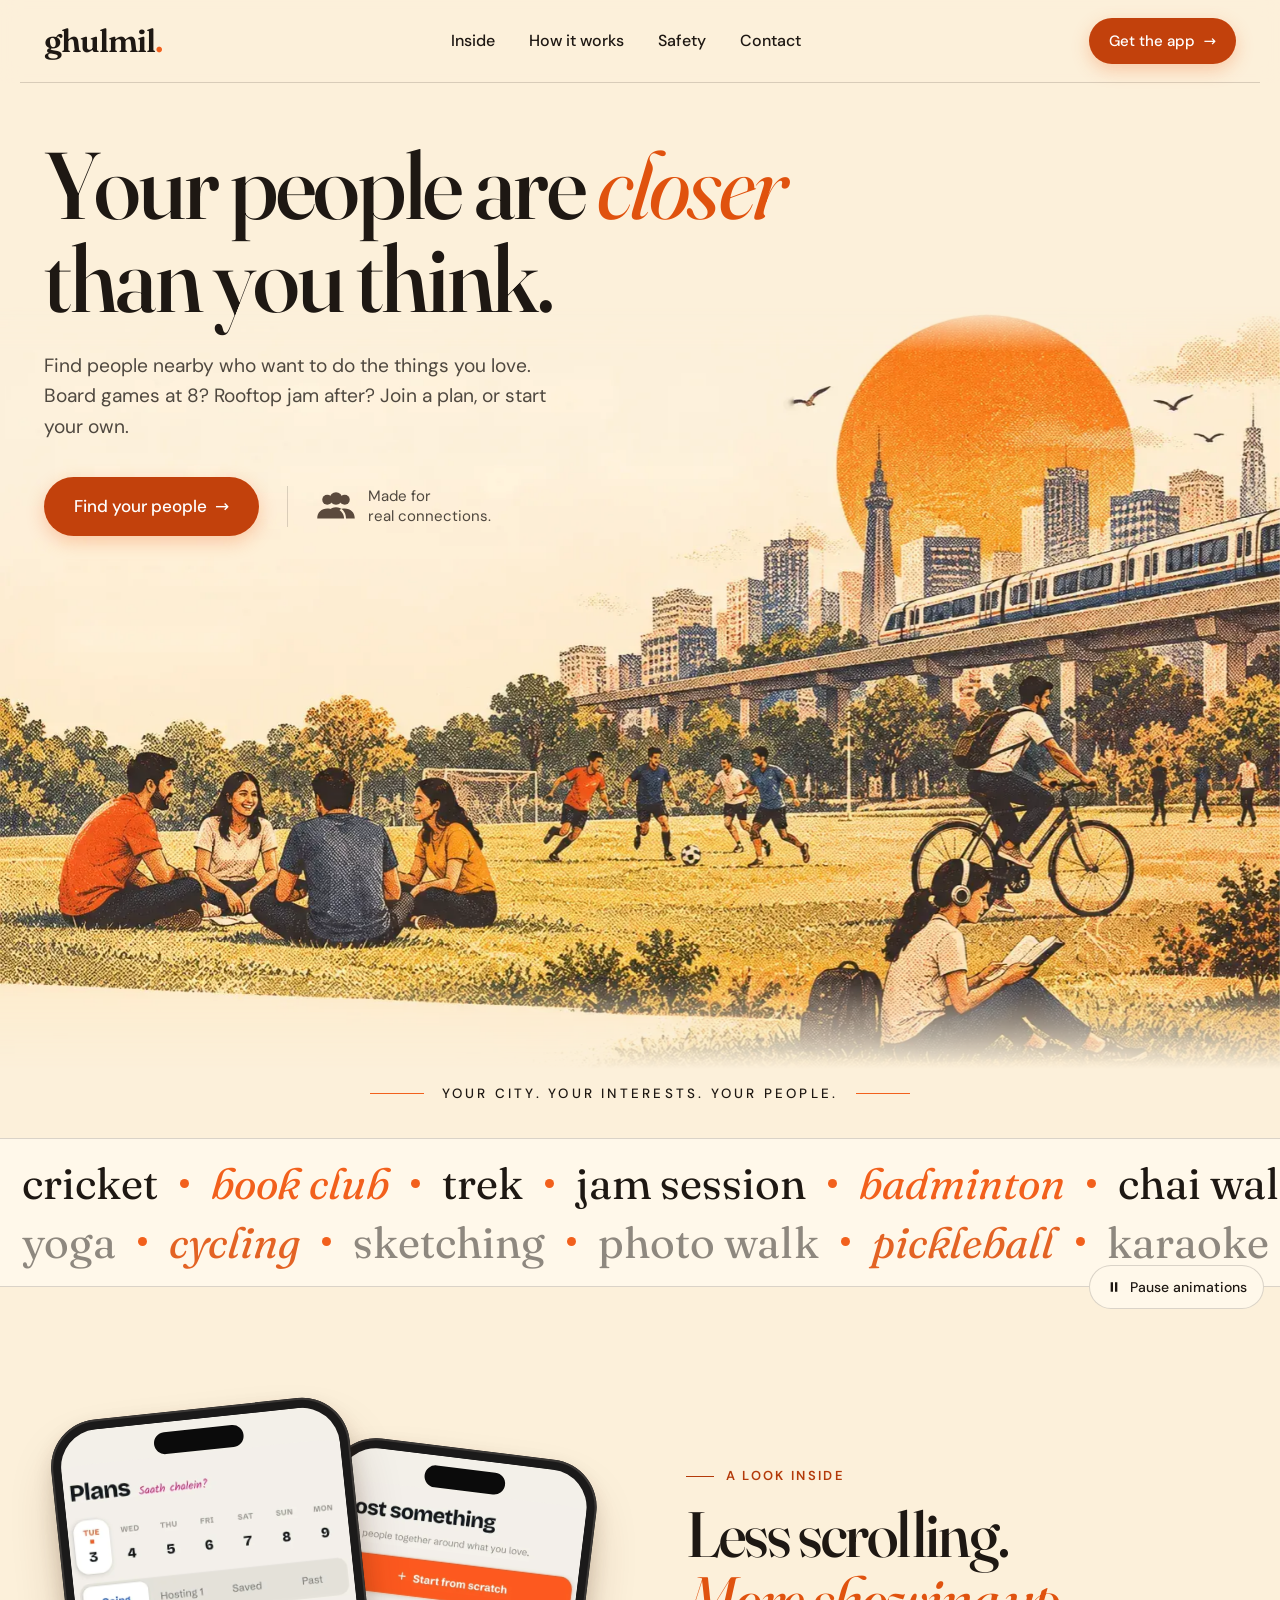
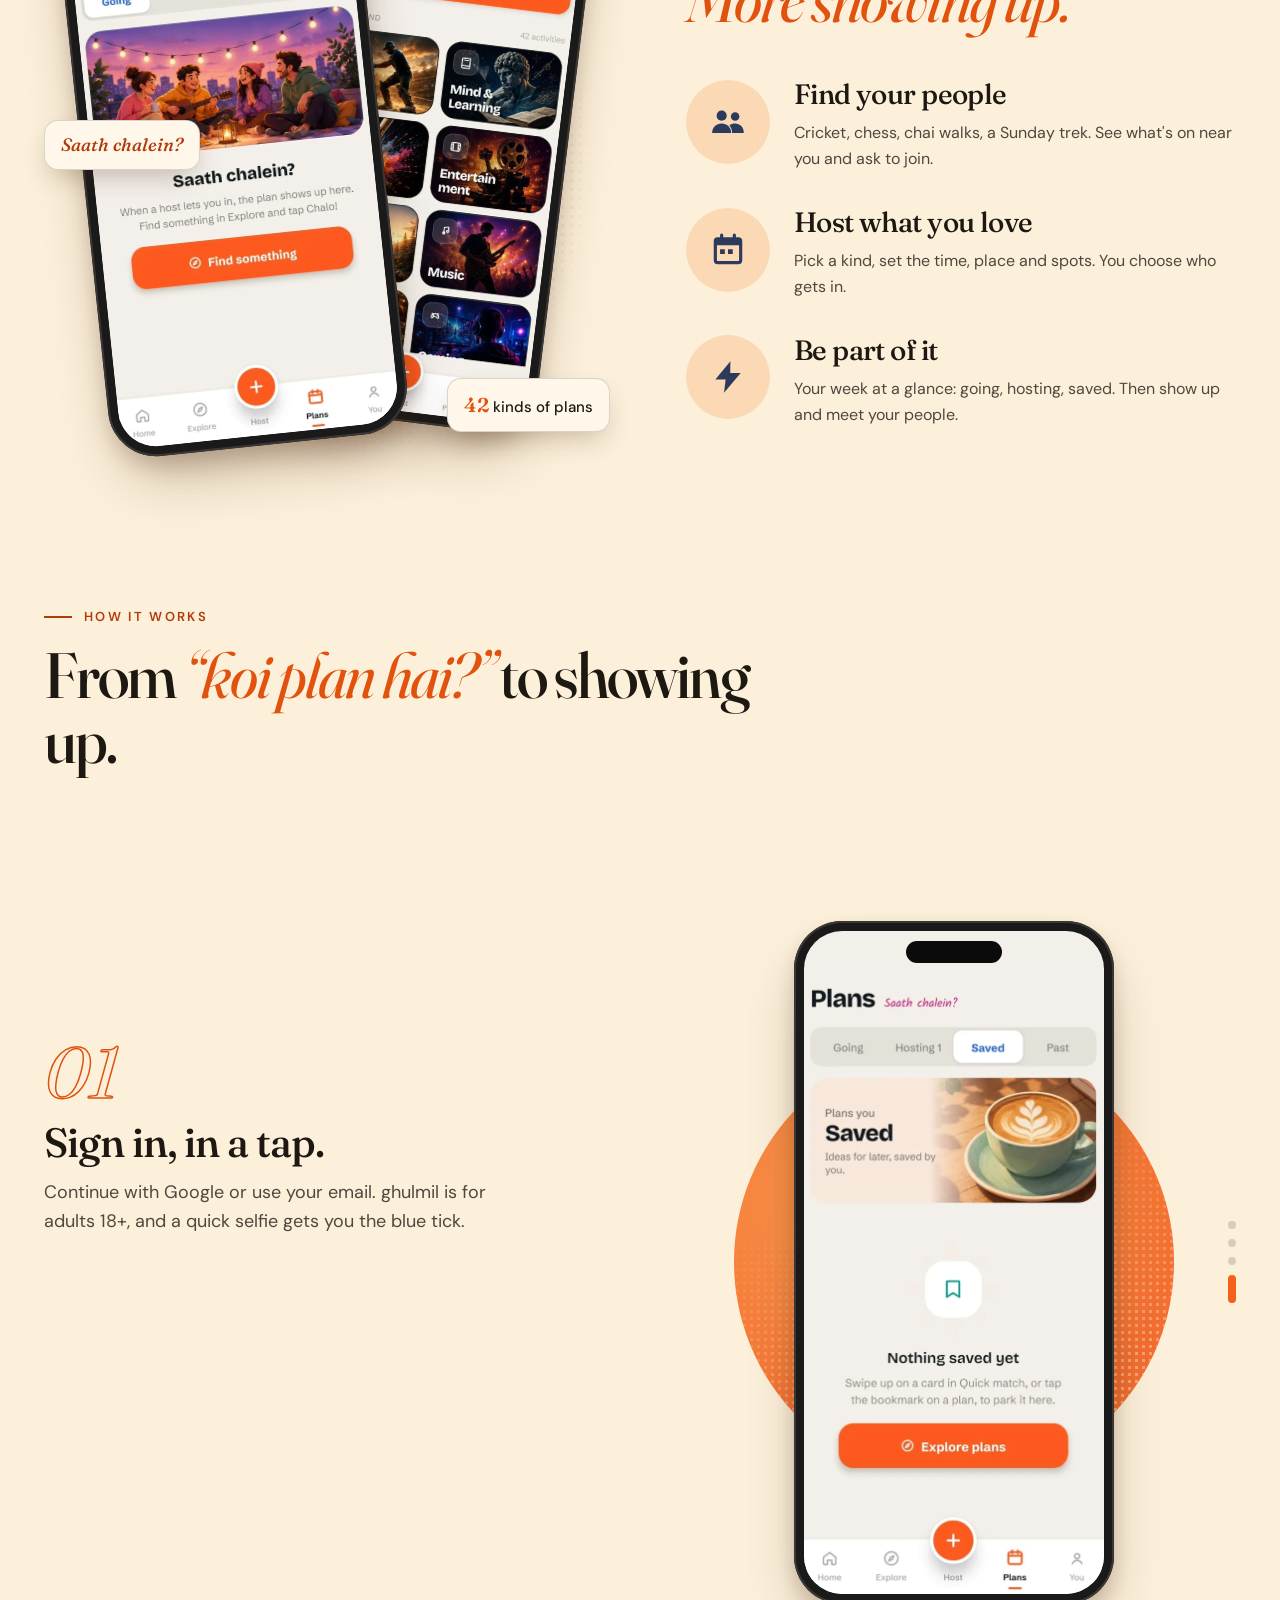
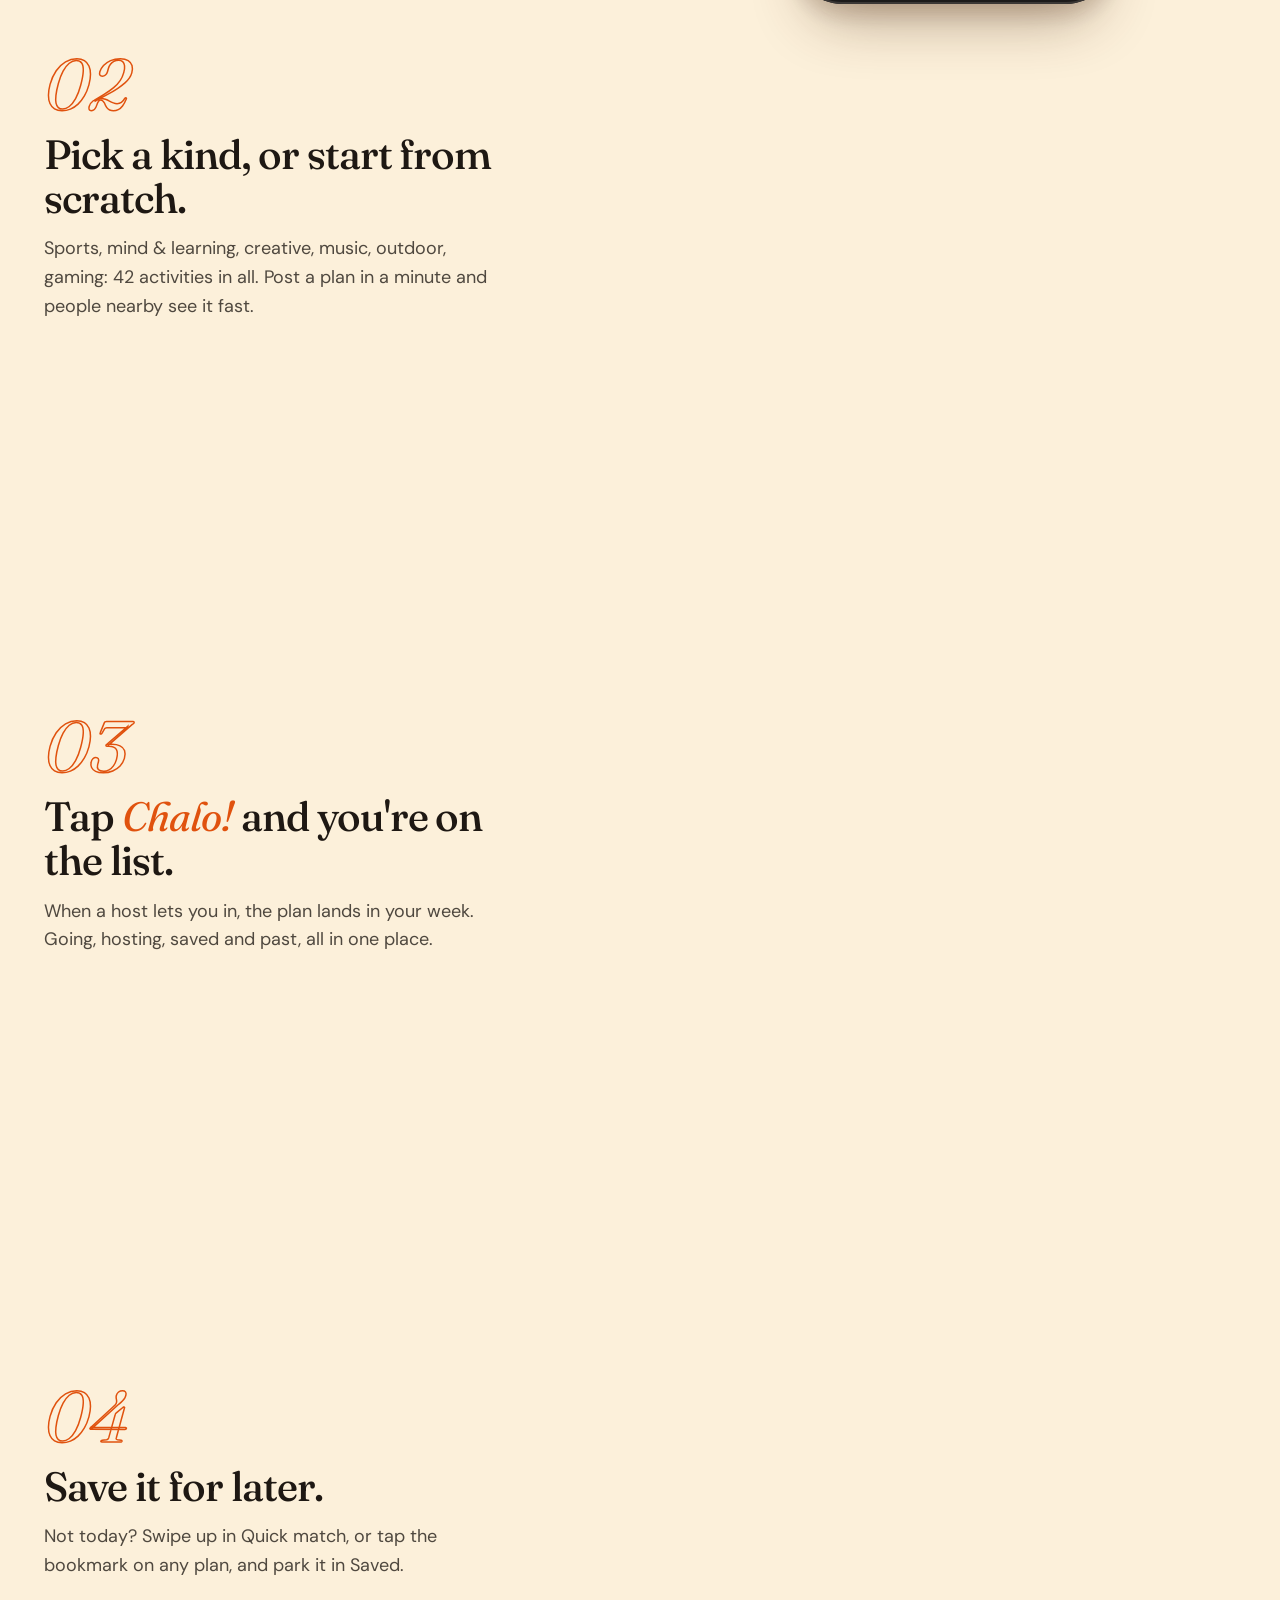
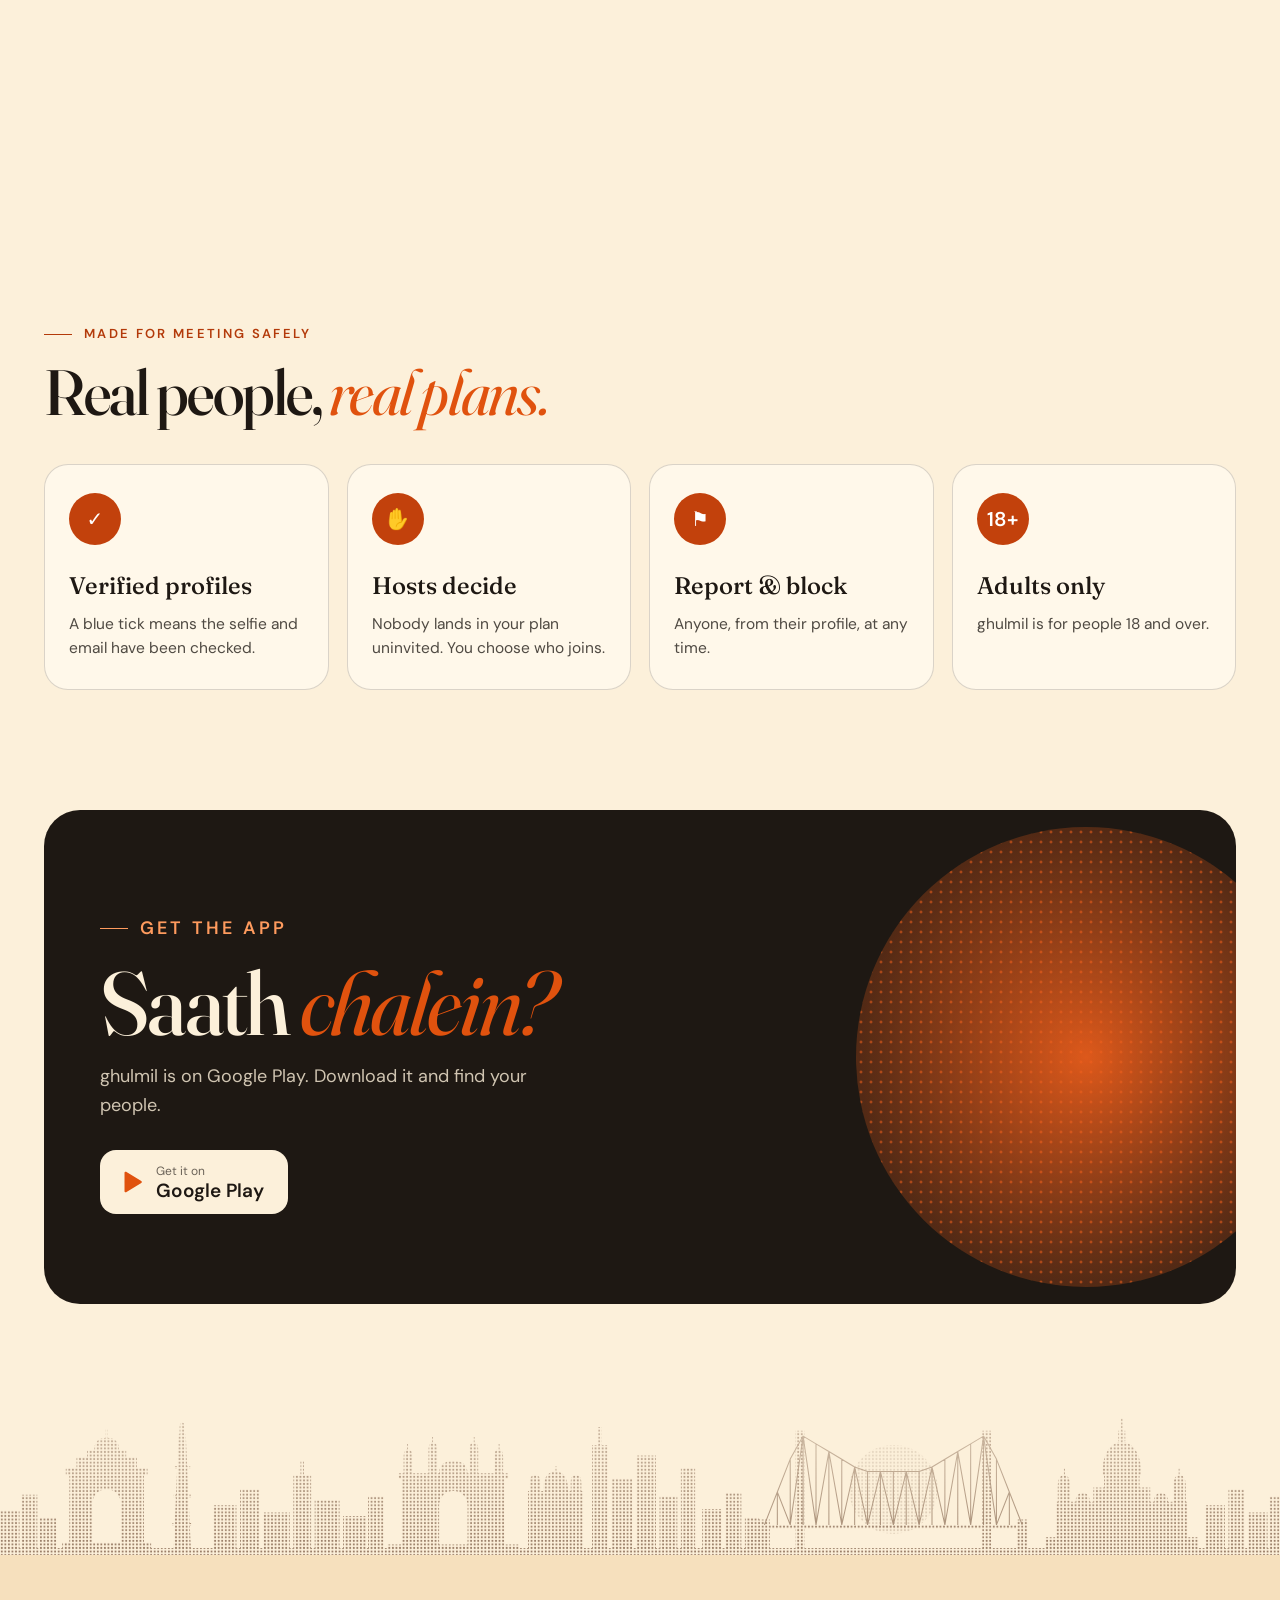
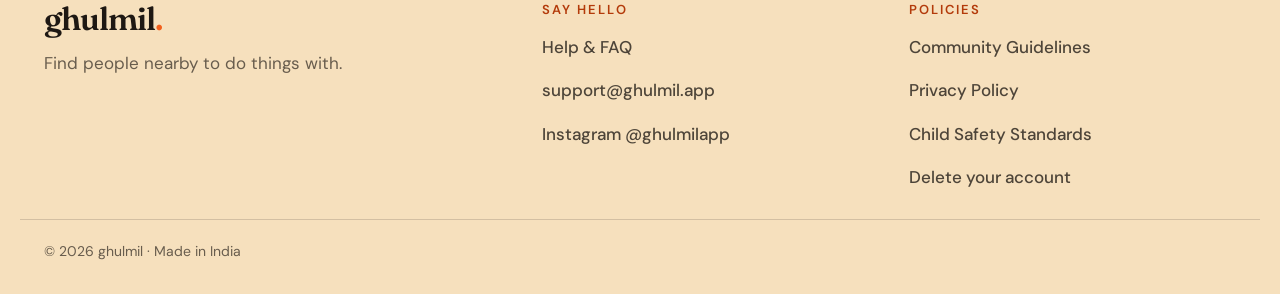
==== commit b5746c45: "sitemap added" ====
--- a/index.html
+++ b/index.html
@@ -3,14 +3,70 @@
 <head>
   <meta charset="utf-8">
   <meta name="viewport" content="width=device-width, initial-scale=1">
-  <title>ghulmil · your people are closer than you think</title>
-  <meta name="description" content="Find people nearby for cricket, board games, treks, jam sessions and more, or host your own plan.">
+  <title>ghulmil – Find People Nearby to Play, Explore &amp; Connect</title>
+  <meta name="description" content="ghulmil helps you discover activities near you and meet people who share your interests: cricket, football, badminton, board games, treks, jam sessions and more. Join a plan or host your own. Your people are nearby.">
+  <meta name="keywords" content="ghulmil, ghulmil app, activities near me, find people to play football, cricket partners, badminton partners, board games near me, meet new people, local communities, things to do nearby">
+  <meta name="author" content="ghulmil">
+  <meta name="robots" content="index, follow, max-image-preview:large">
+  <link rel="canonical" href="https://ghulmil.app/">
   <meta name="theme-color" content="#fcf0da">
-  <meta property="og:title" content="ghulmil: your people are closer than you think">
-  <meta property="og:description" content="Find people nearby for cricket, board games, treks, jam sessions and more, or host your own plan.">
+
+  <!-- Open Graph (WhatsApp, Instagram, Facebook, LinkedIn link previews) -->
+  <meta property="og:type" content="website">
+  <meta property="og:site_name" content="ghulmil">
+  <meta property="og:locale" content="en_IN">
+  <meta property="og:title" content="ghulmil – Your people are nearby">
+  <meta property="og:description" content="Find people to play, explore and connect. Discover activities and communities near you, or host your own plan.">
+  <meta property="og:url" content="https://ghulmil.app/">
   <meta property="og:image" content="https://ghulmil.app/screens/og.jpg">
-  <meta property="og:url" content="https://ghulmil.app/">
+  <meta property="og:image:width" content="1024">
+  <meta property="og:image:height" content="500">
+  <meta property="og:image:alt" content="ghulmil: find people nearby to do things with">
+
+  <!-- X / Twitter -->
   <meta name="twitter:card" content="summary_large_image">
+  <meta name="twitter:title" content="ghulmil – Your people are nearby">
+  <meta name="twitter:description" content="Find people to play, explore and connect. Discover activities and communities near you.">
+  <meta name="twitter:image" content="https://ghulmil.app/screens/og.jpg">
+
+  <!-- Structured data: lets Google show the brand, logo, Instagram and the app correctly -->
+  <script type="application/ld+json">
+  {
+    "@context": "https://schema.org",
+    "@graph": [
+      {
+        "@type": "Organization",
+        "@id": "https://ghulmil.app/#org",
+        "name": "ghulmil",
+        "url": "https://ghulmil.app/",
+        "logo": "https://ghulmil.app/favicon.png",
+        "email": "support@ghulmil.app",
+        "sameAs": [
+          "https://www.instagram.com/ghulmilapp/",
+          "https://play.google.com/store/apps/details?id=com.ghulmil.app"
+        ]
+      },
+      {
+        "@type": "WebSite",
+        "@id": "https://ghulmil.app/#website",
+        "name": "ghulmil",
+        "url": "https://ghulmil.app/",
+        "publisher": { "@id": "https://ghulmil.app/#org" }
+      },
+      {
+        "@type": "MobileApplication",
+        "name": "ghulmil",
+        "operatingSystem": "ANDROID",
+        "applicationCategory": "SocialNetworkingApplication",
+        "description": "Find people nearby to play, explore and connect. Join a plan or host your own.",
+        "url": "https://ghulmil.app/",
+        "installUrl": "https://play.google.com/store/apps/details?id=com.ghulmil.app",
+        "offers": { "@type": "Offer", "price": "0", "priceCurrency": "INR" },
+        "publisher": { "@id": "https://ghulmil.app/#org" }
+      }
+    ]
+  }
+  </script>
   <link rel="icon" href="favicon.png">
   <link rel="stylesheet" href="home.css">
   <!-- Start the hero image download straight away (it's the largest thing on screen). Must match the <picture> below. -->
@@ -212,6 +268,7 @@
       <h2>Say hello</h2>
       <a href="help">Help &amp; FAQ</a>
       <a href="mailto:support@ghulmil.app">support@ghulmil.app</a>
+      <a href="https://www.instagram.com/ghulmilapp/" rel="me noopener" target="_blank">Instagram @ghulmilapp</a>
     </div>
     <div class="foot-col">
       <h2>Policies</h2>
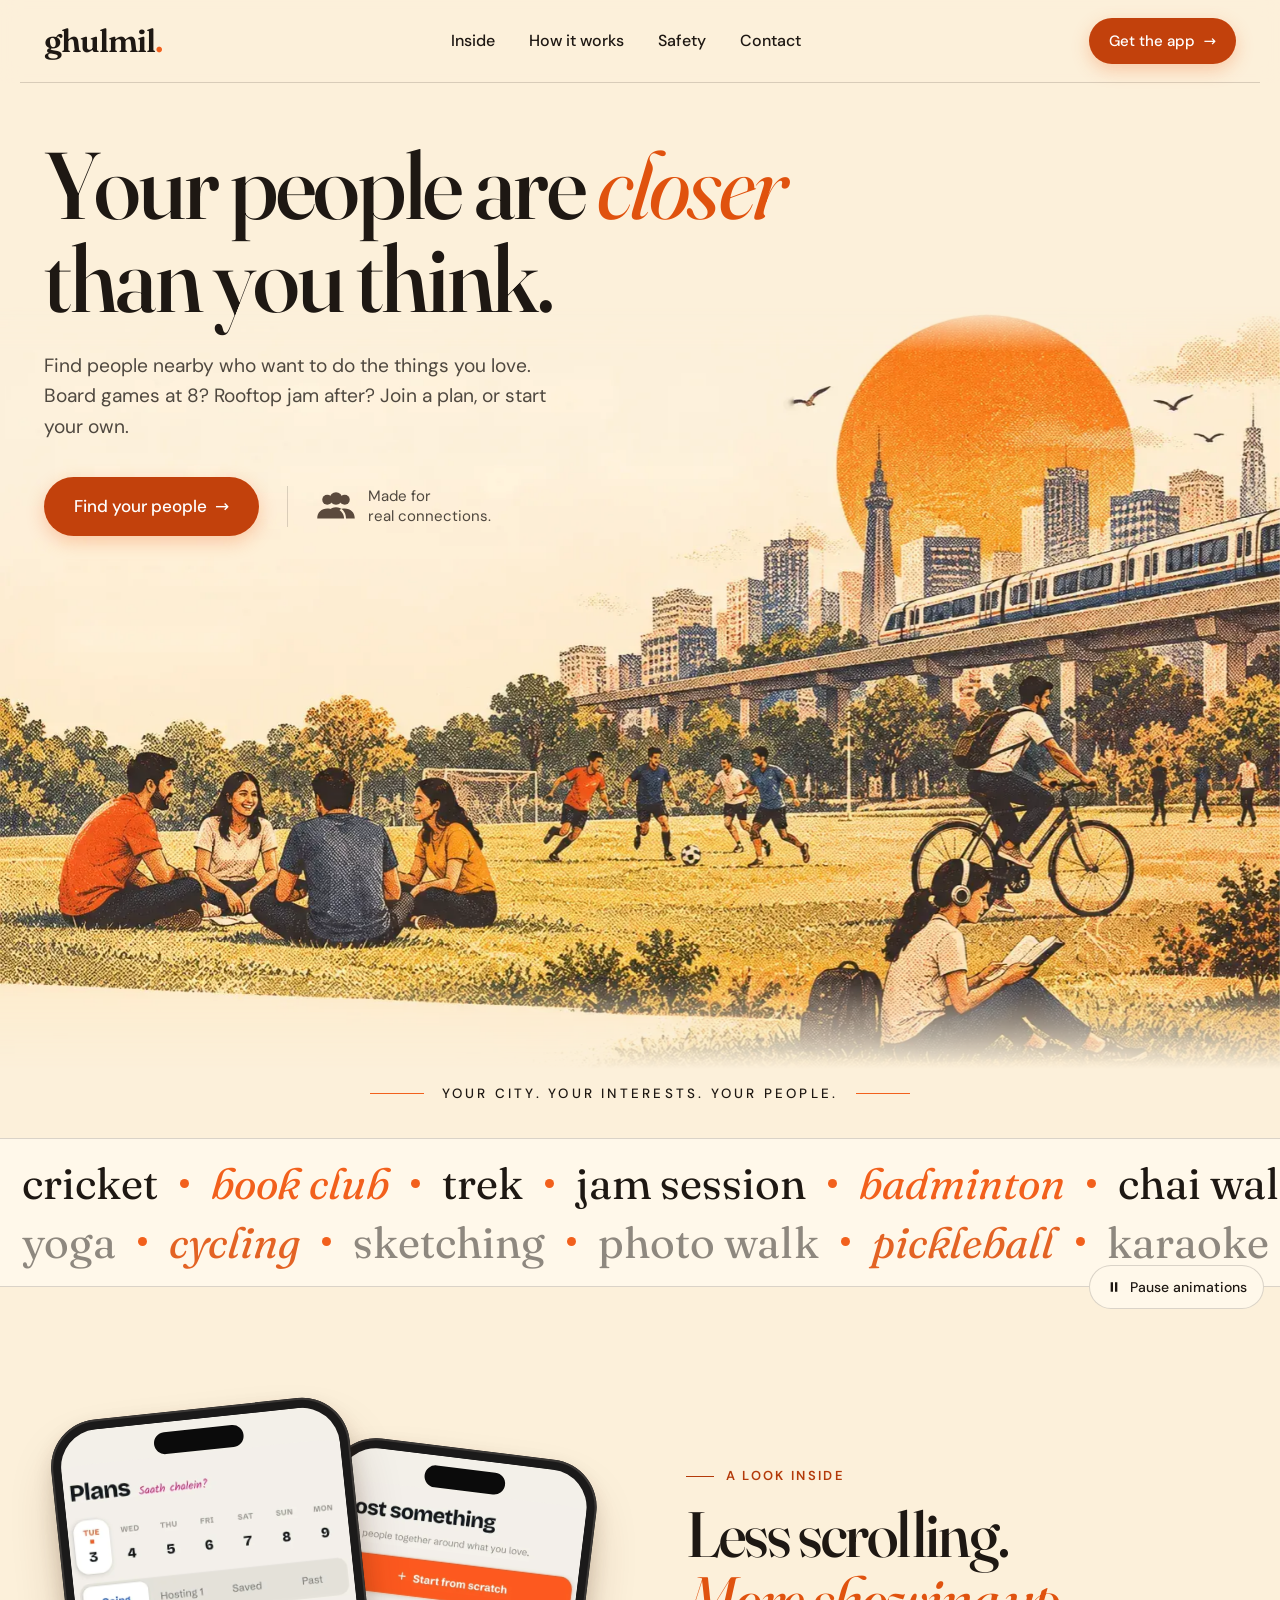
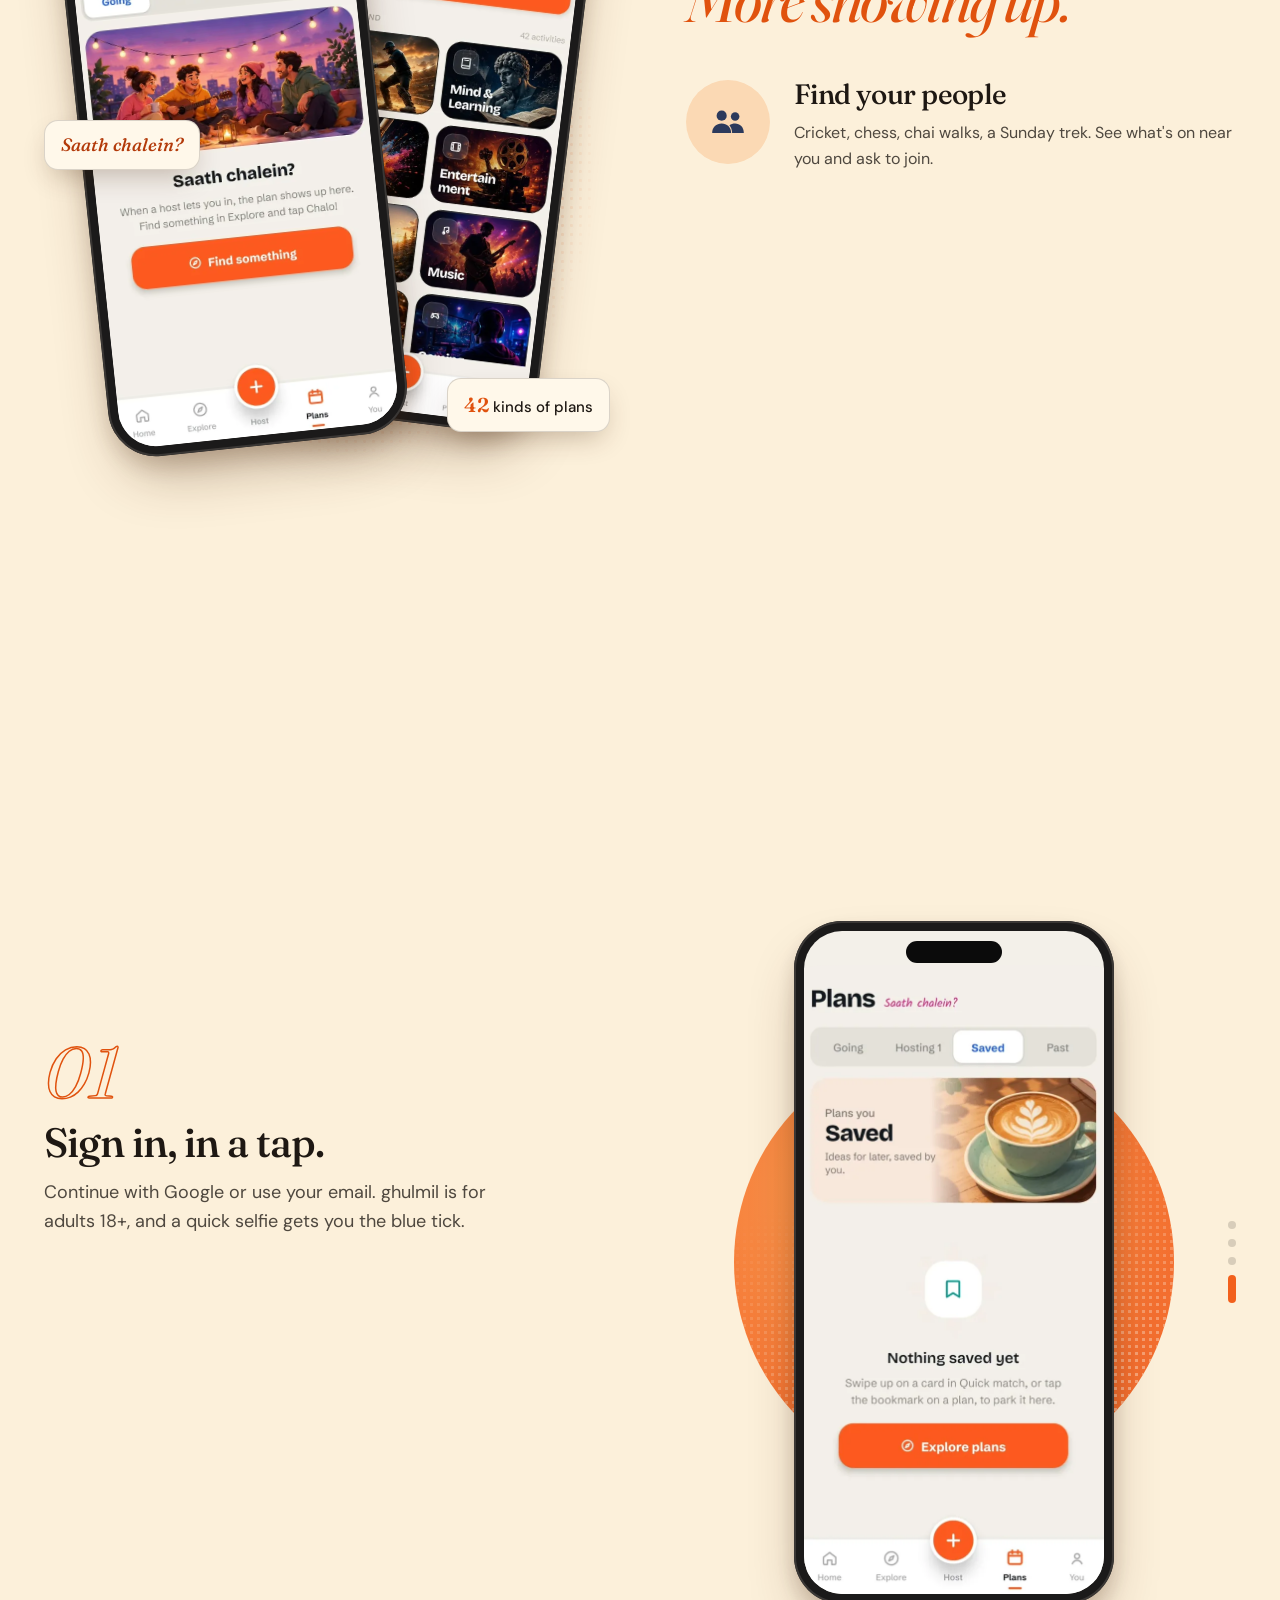
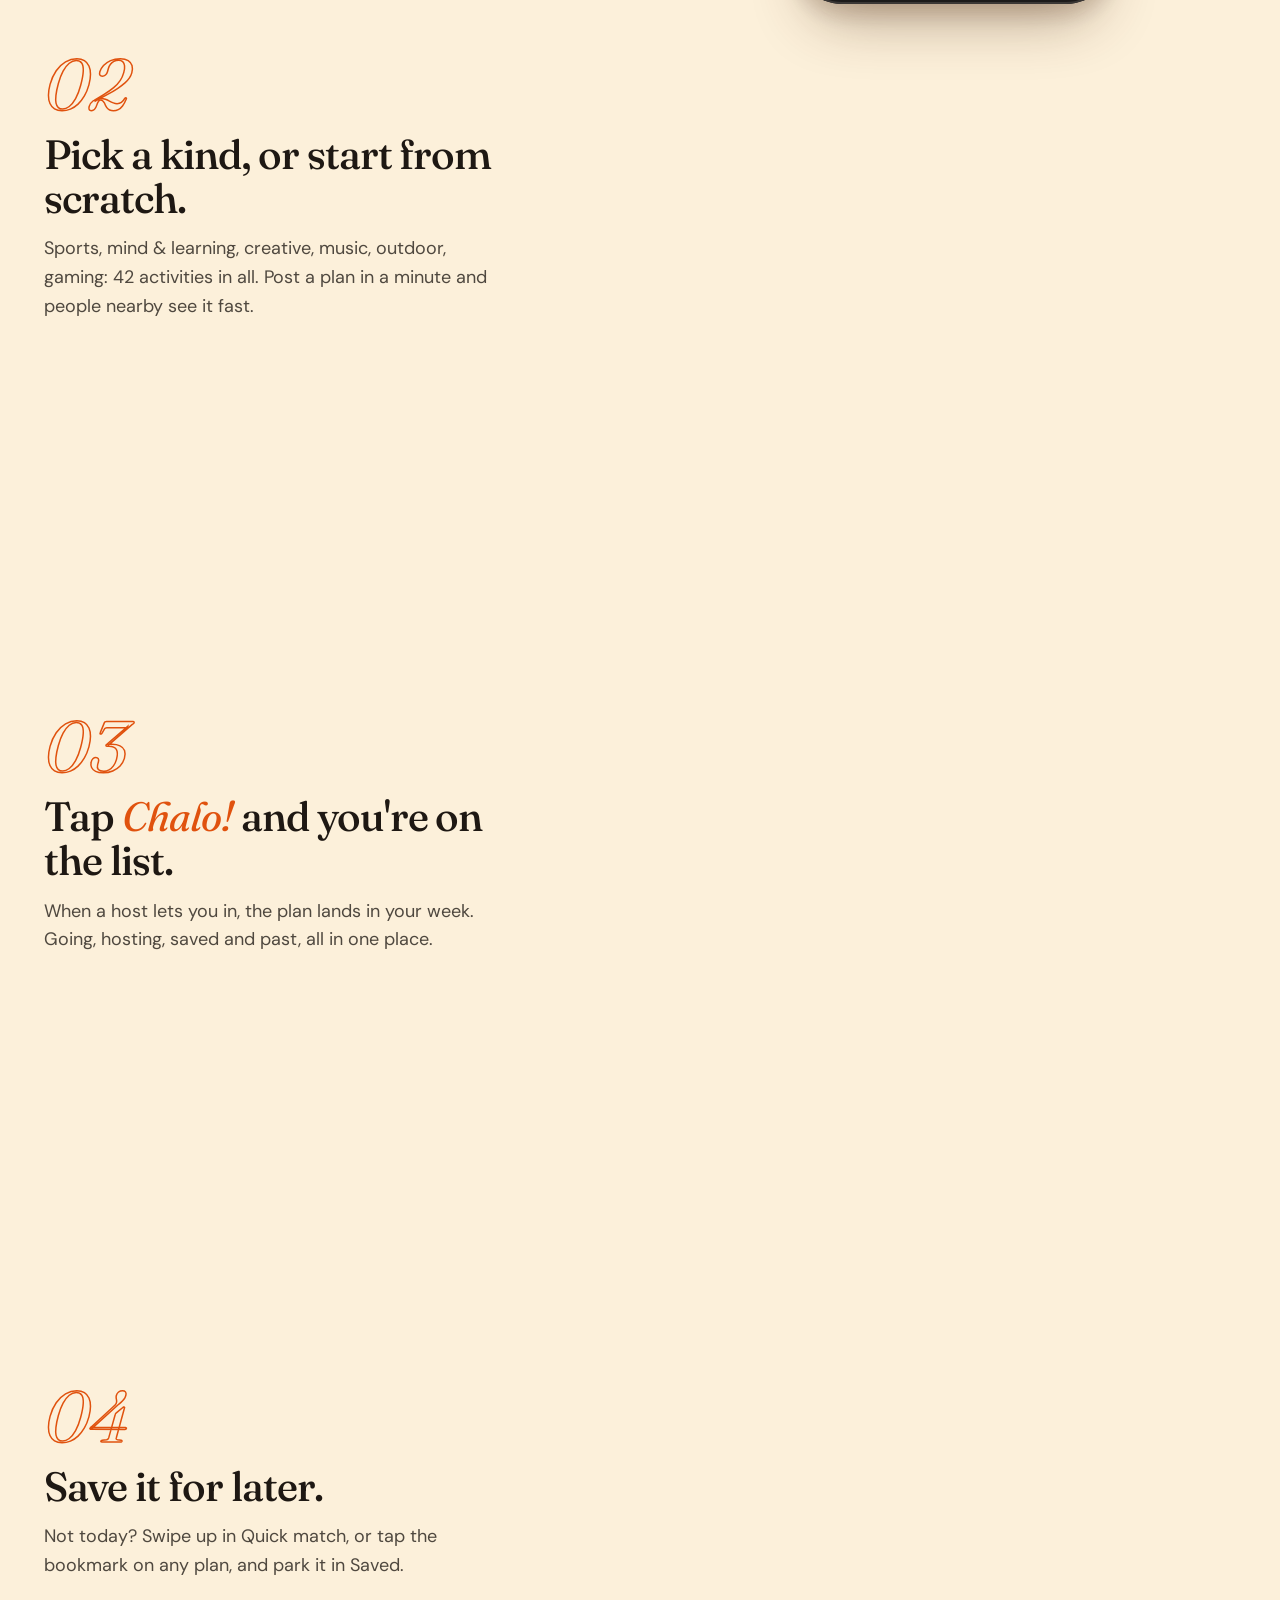
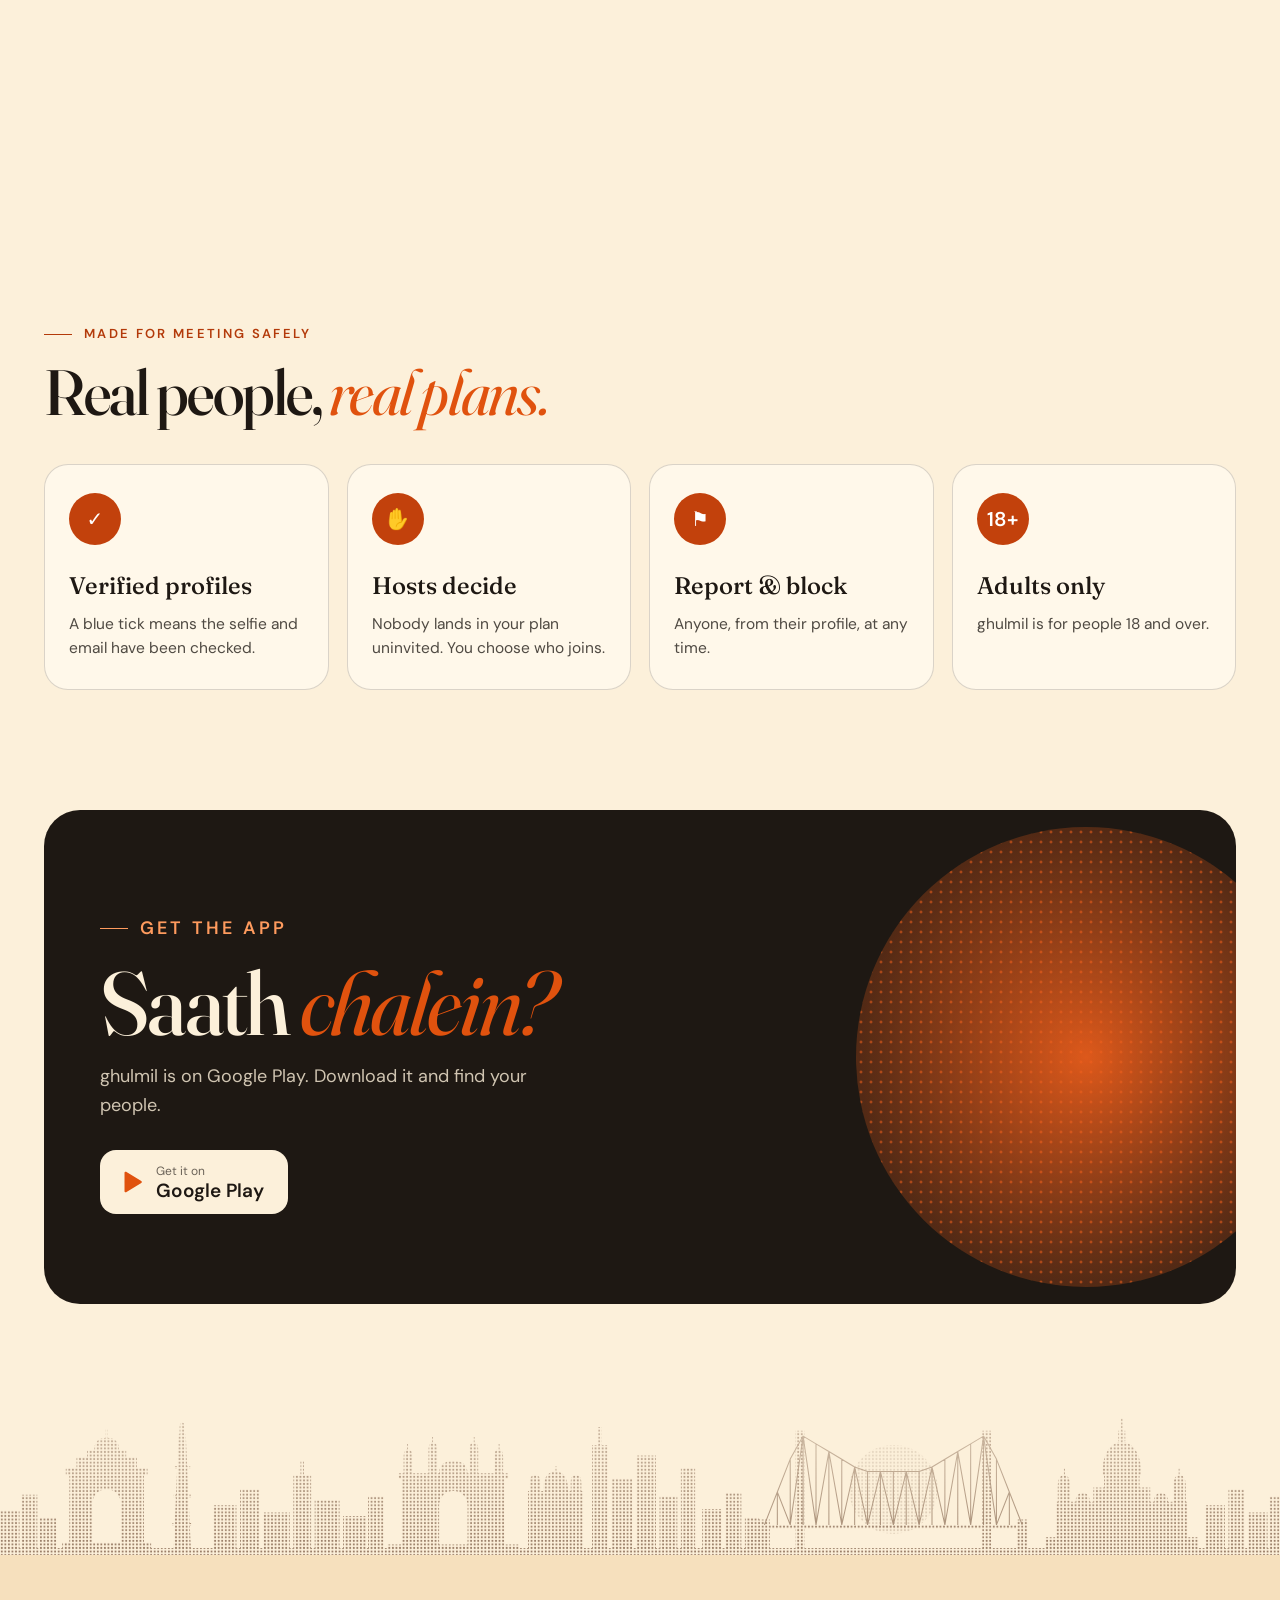
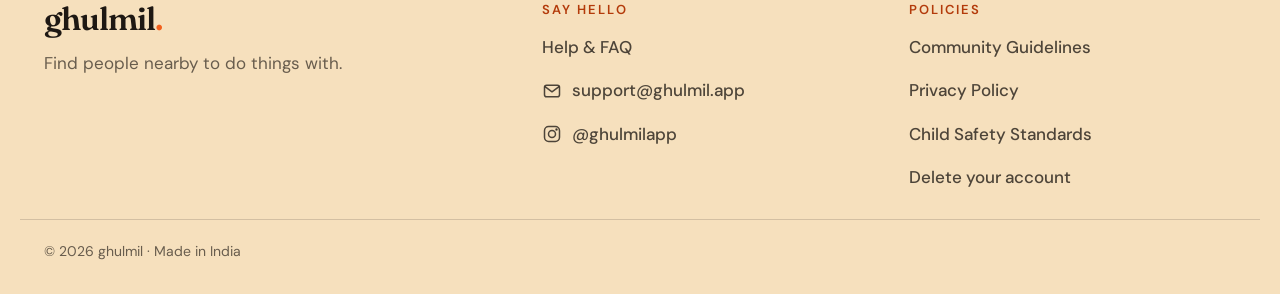
==== commit 519e42ee: "icons drwan" ====
--- a/index.html
+++ b/index.html
@@ -267,8 +267,8 @@
     <div class="foot-col">
       <h2>Say hello</h2>
       <a href="help">Help &amp; FAQ</a>
-      <a href="mailto:support@ghulmil.app">support@ghulmil.app</a>
-      <a href="https://www.instagram.com/ghulmilapp/" rel="me noopener" target="_blank">Instagram @ghulmilapp</a>
+      <a class="ico-link" href="mailto:support@ghulmil.app"><svg viewBox="0 0 24 24" aria-hidden="true"><rect x="3" y="5" width="18" height="14" rx="2.5"/><path d="m4 7 8 6 8-6"/></svg>support@ghulmil.app</a>
+      <a class="ico-link" href="https://www.instagram.com/ghulmilapp/" rel="me noopener" target="_blank" aria-label="ghulmil on Instagram, @ghulmilapp"><svg viewBox="0 0 24 24" aria-hidden="true"><rect x="3" y="3" width="18" height="18" rx="5"/><circle cx="12" cy="12" r="4.2"/><circle cx="17.4" cy="6.6" r="0.6" fill="currentColor"/></svg>@ghulmilapp</a>
     </div>
     <div class="foot-col">
       <h2>Policies</h2>
--- a/home.css
+++ b/home.css
@@ -332,6 +332,8 @@
 .foot-col { display: flex; flex-direction: column; gap: 8px; }
 .foot-col h2 { margin: 0 0 6px; font: 600 13px/1 var(--sans); letter-spacing: 0.16em; text-transform: uppercase; color: var(--orange-text); }
 .foot-col a { text-decoration: none; font-weight: 500; padding: 4px 0; }
+.foot-col .ico-link { display: inline-flex; align-items: center; gap: 10px; }
+.foot-col .ico-link svg { width: 20px; height: 20px; flex: none; fill: none; stroke: currentColor; stroke-width: 1.8; stroke-linecap: round; stroke-linejoin: round; }
 .foot-col a:hover { color: var(--orange-text); text-decoration: underline; text-underline-offset: 3px; }
 .copy { max-width: var(--wrap); margin: 0 auto; padding: 20px 24px 32px; font-size: 14px; color: var(--muted); border-top: 1px solid var(--rule); }
 
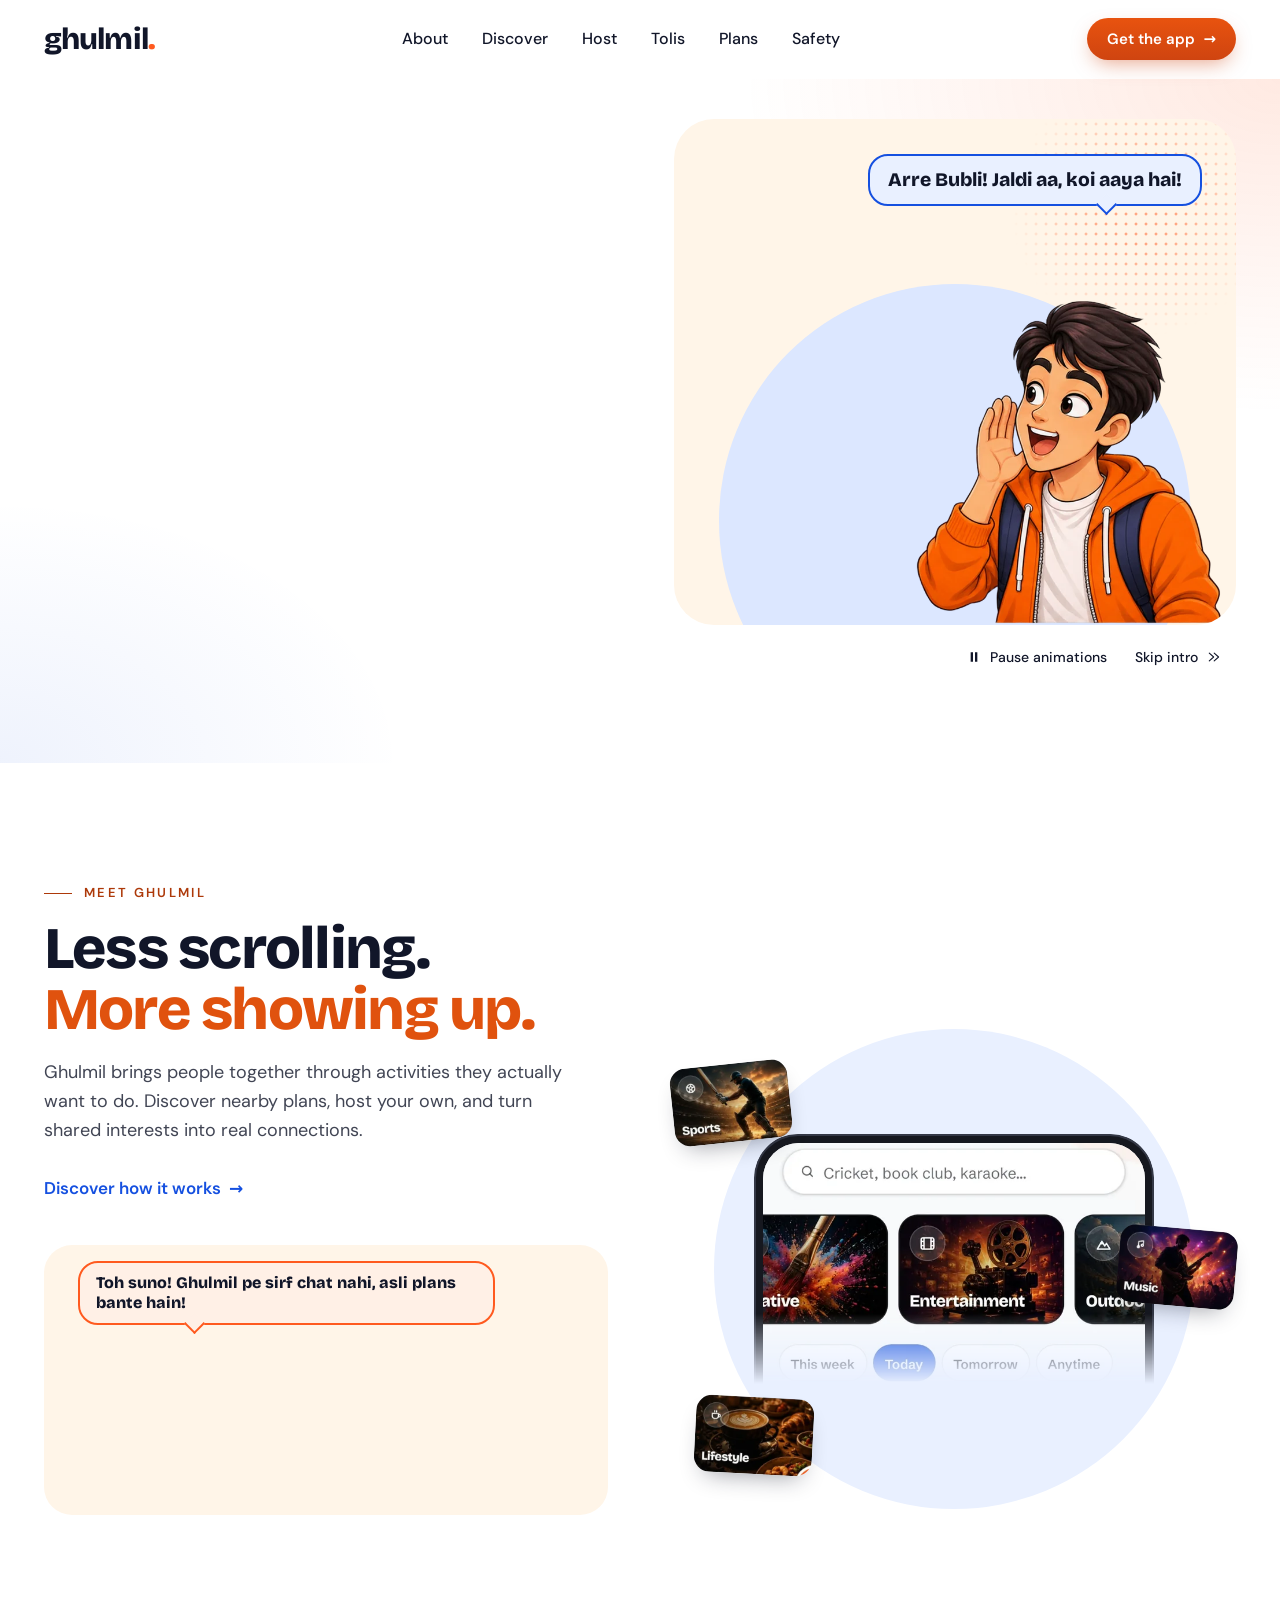
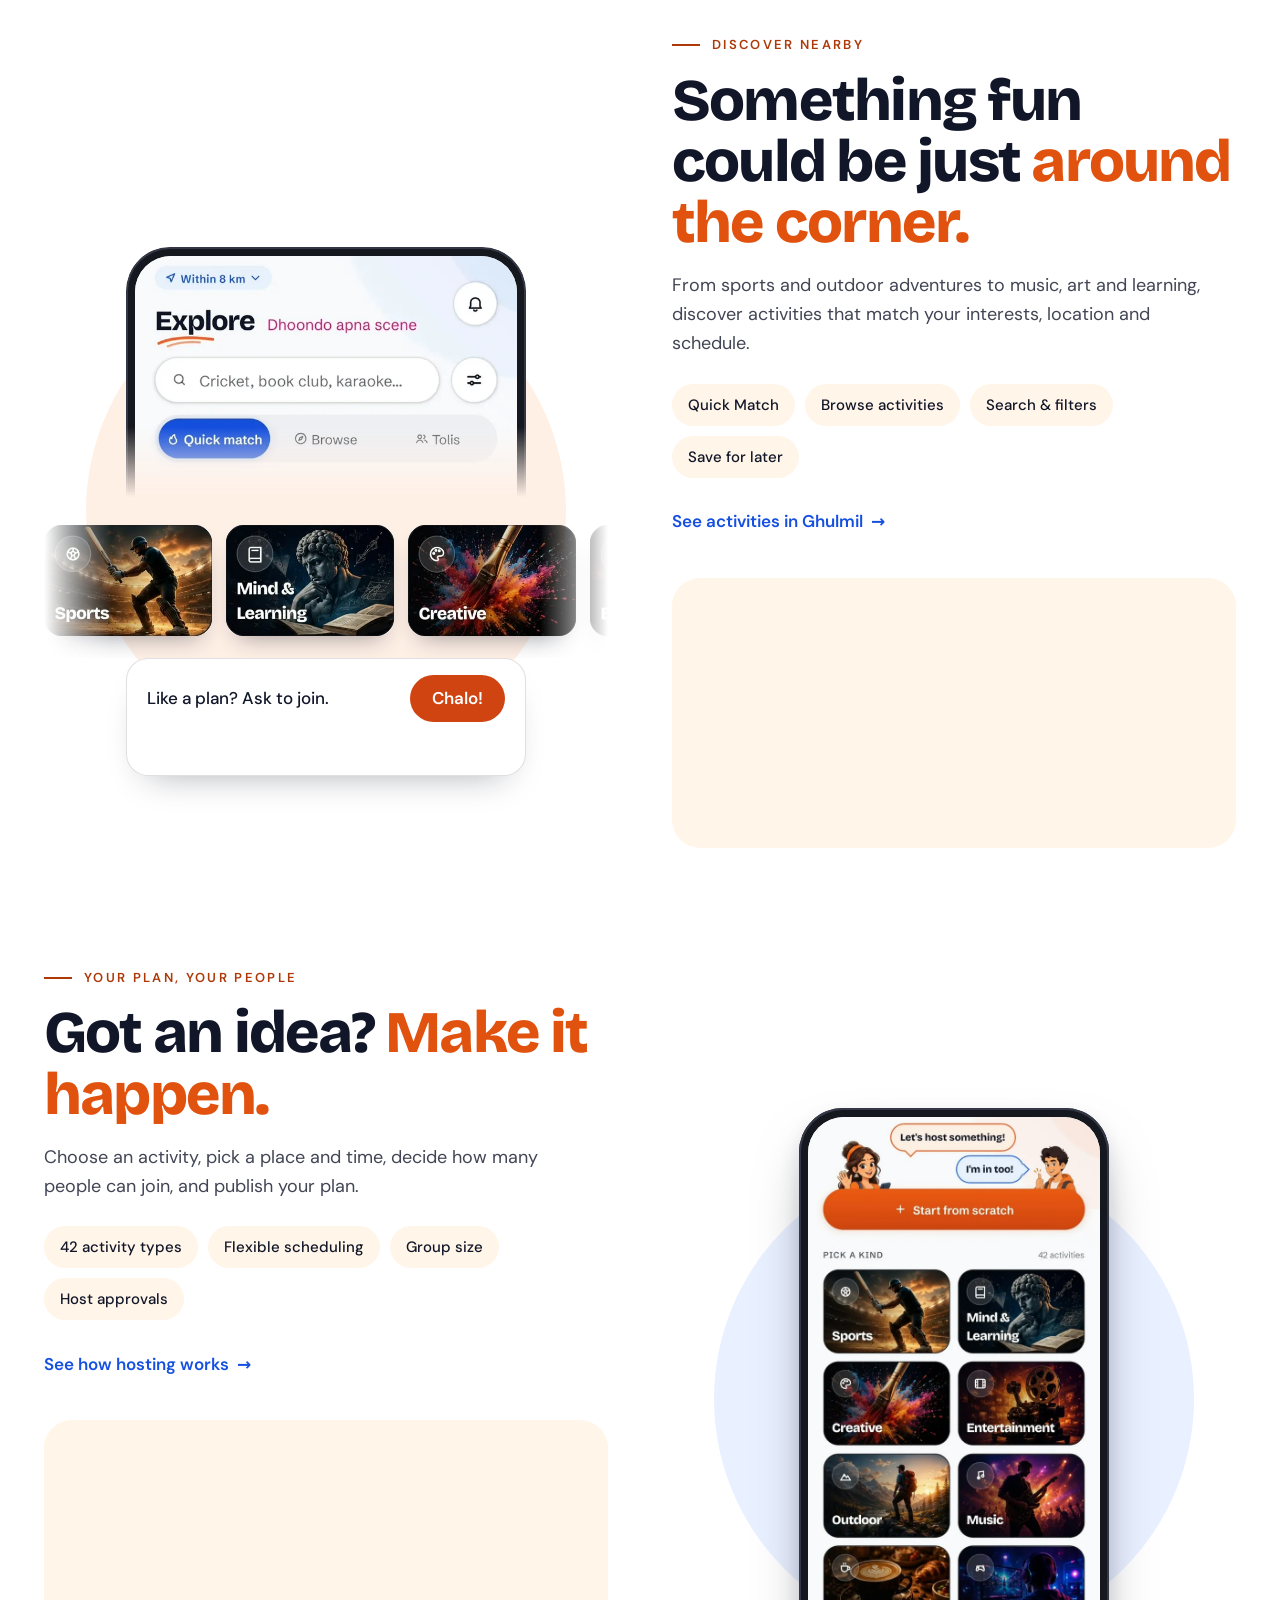
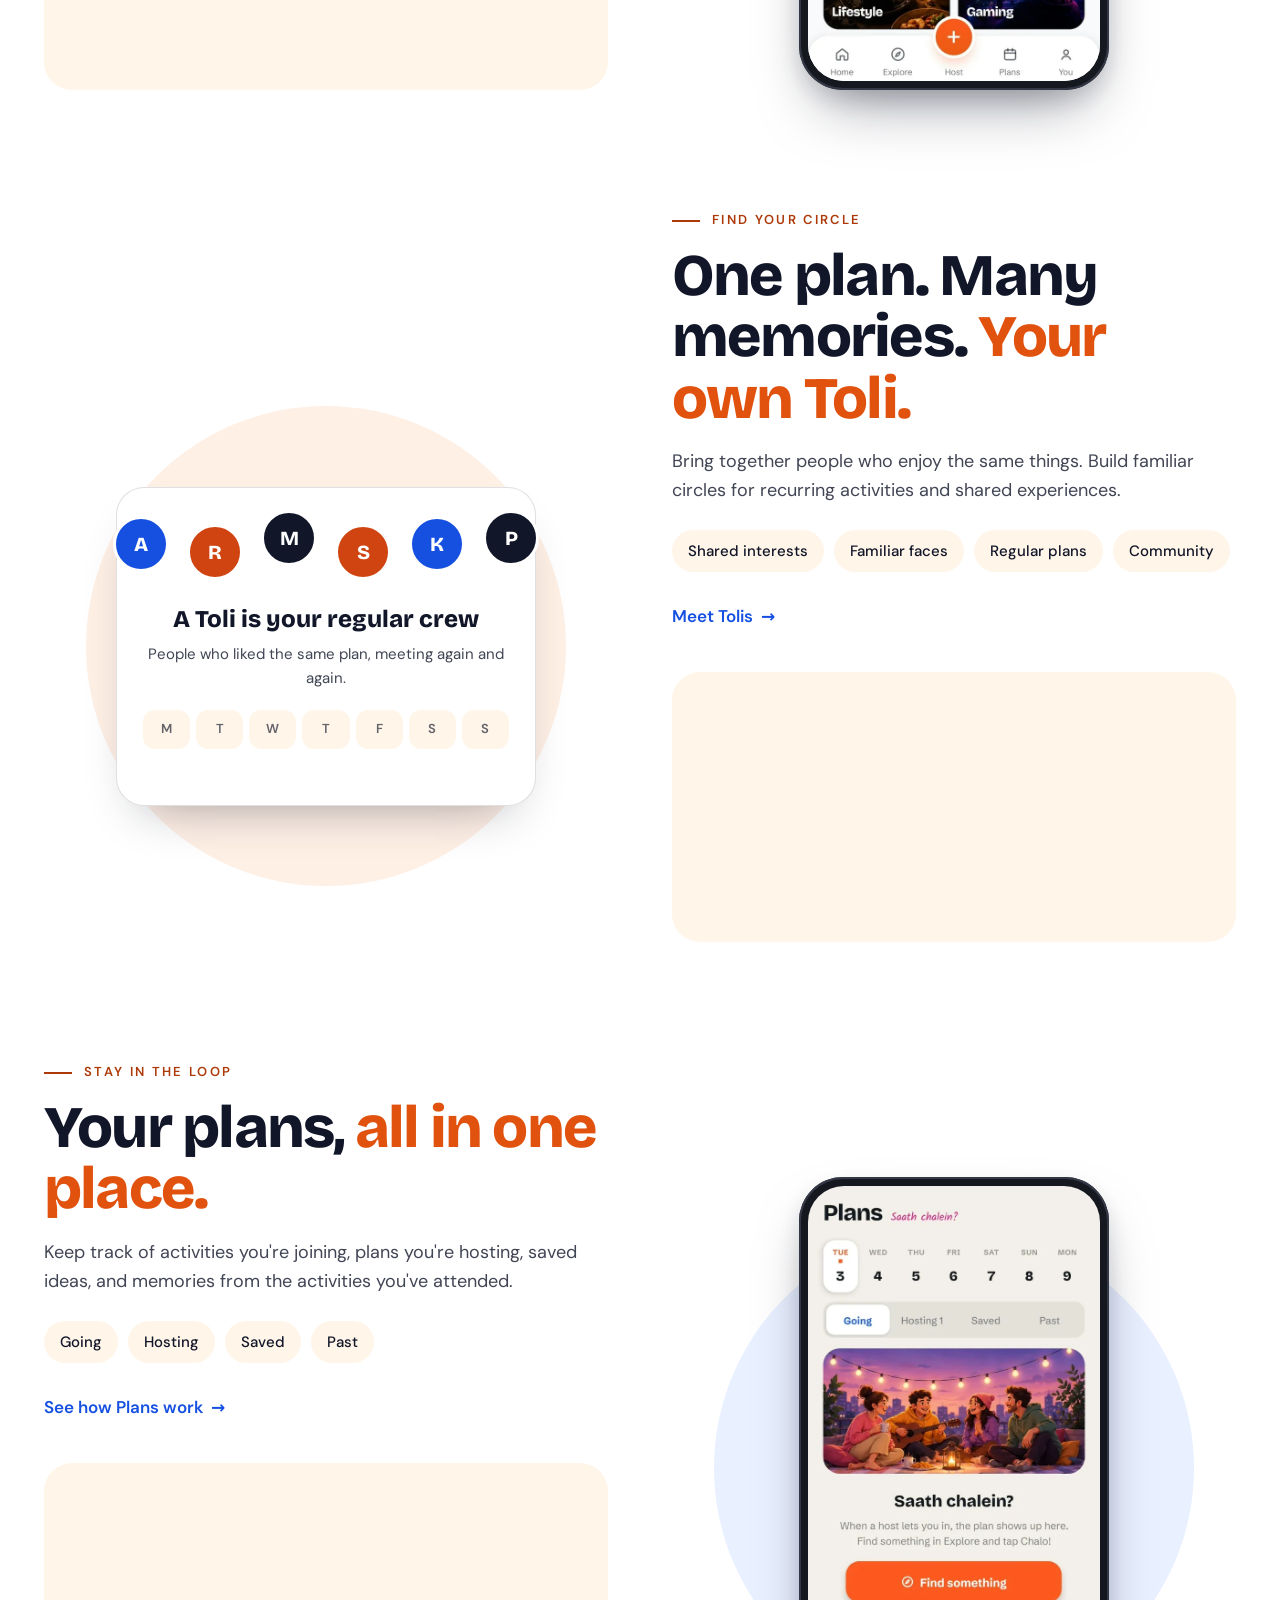
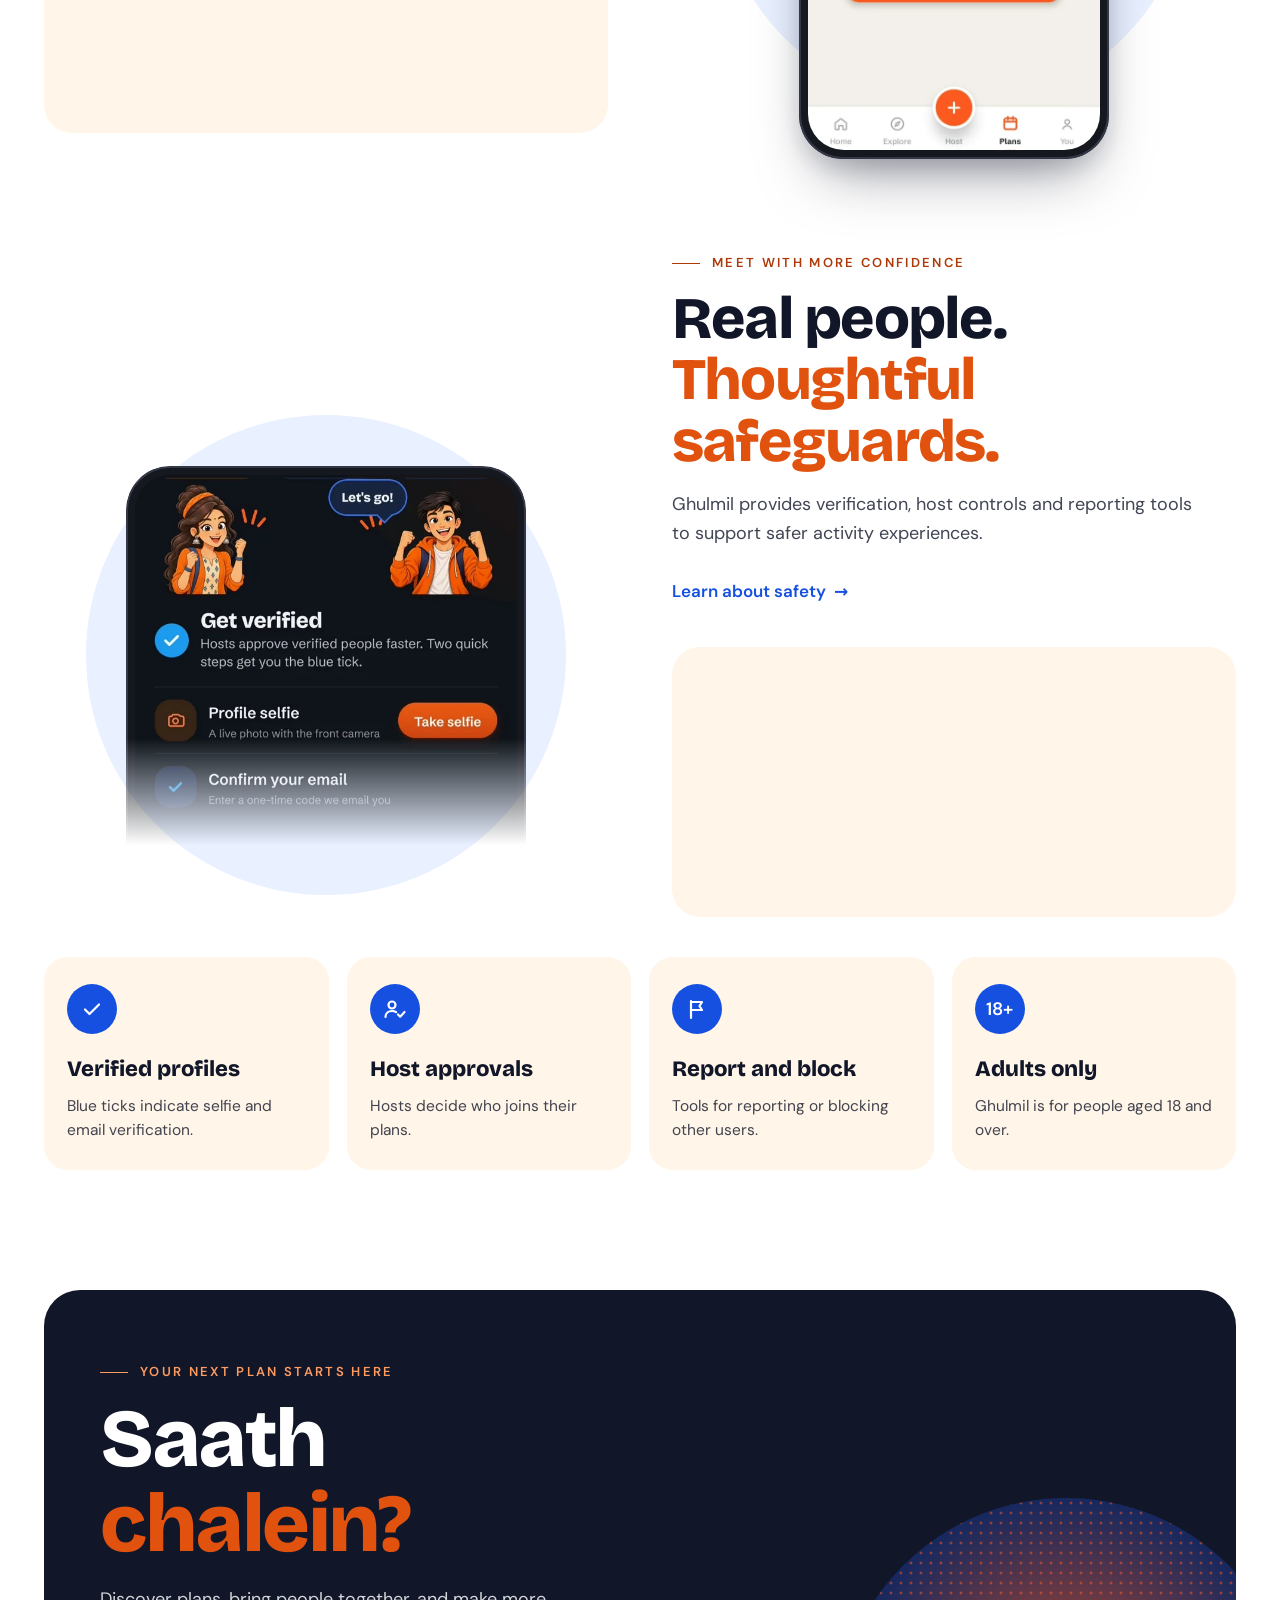
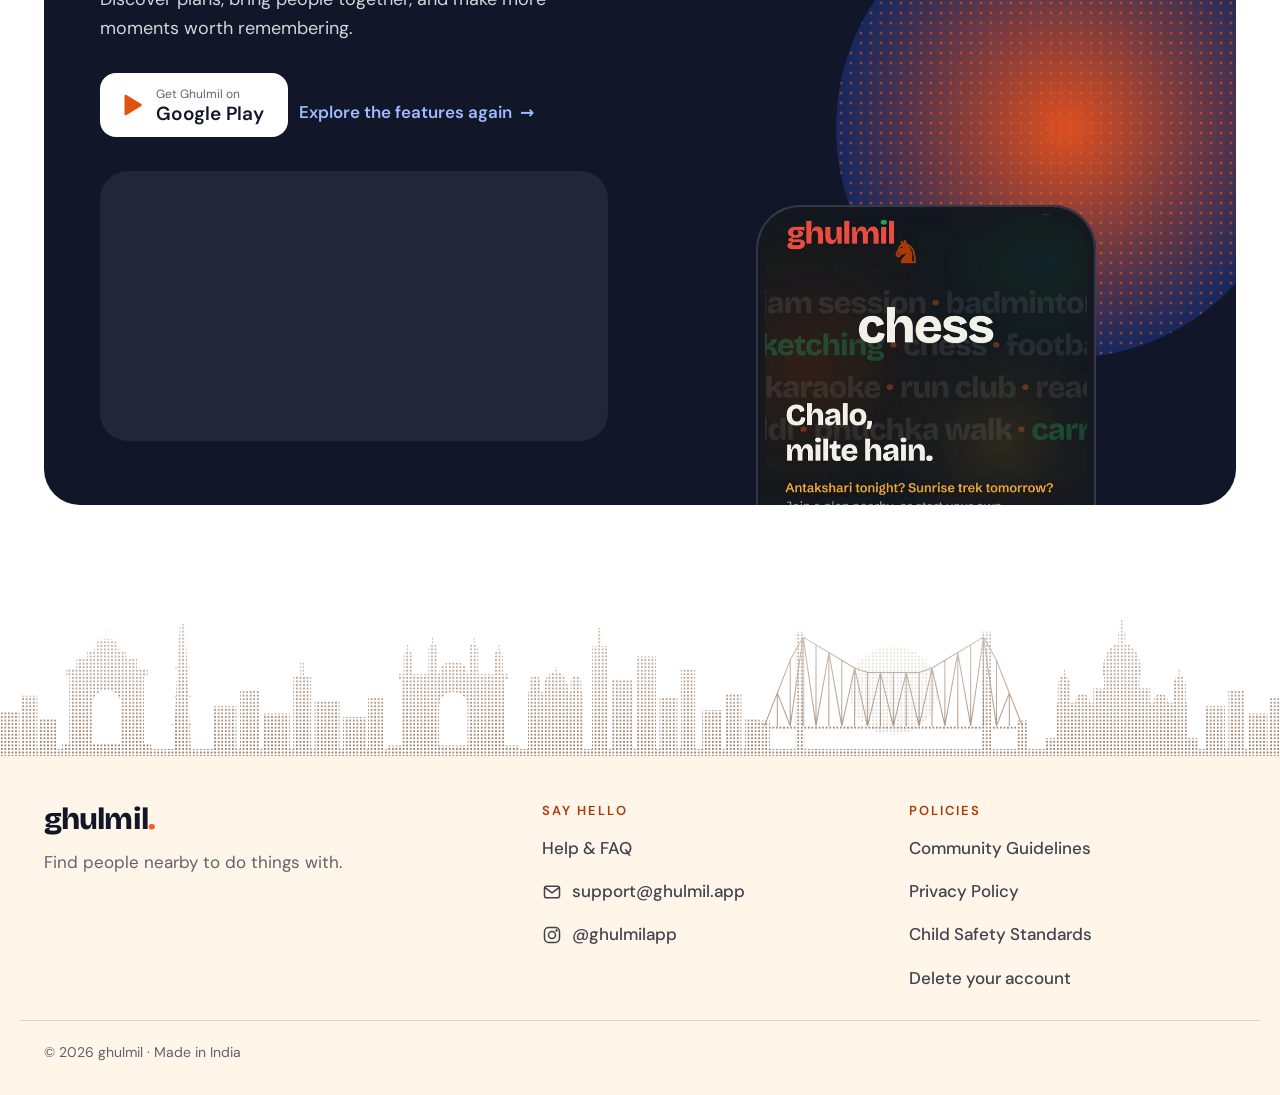
==== commit d5273646: "musketeir introduced" ====
--- a/index.html
+++ b/index.html
@@ -1,349 +1,476 @@
-<!doctype html>
-<html lang="en" class="no-js">
-<head>
-  <meta charset="utf-8">
-  <meta name="viewport" content="width=device-width, initial-scale=1">
-  <title>ghulmil – Find People Nearby to Play, Explore &amp; Connect</title>
-  <meta name="description" content="ghulmil helps you discover activities near you and meet people who share your interests: cricket, football, badminton, board games, treks, jam sessions and more. Join a plan or host your own. Your people are nearby.">
-  <meta name="keywords" content="ghulmil, ghulmil app, activities near me, find people to play football, cricket partners, badminton partners, board games near me, meet new people, local communities, things to do nearby">
-  <meta name="author" content="ghulmil">
-  <meta name="robots" content="index, follow, max-image-preview:large">
-  <link rel="canonical" href="https://ghulmil.app/">
-  <meta name="theme-color" content="#fcf0da">
-
-  <!-- Open Graph (WhatsApp, Instagram, Facebook, LinkedIn link previews) -->
-  <meta property="og:type" content="website">
-  <meta property="og:site_name" content="ghulmil">
-  <meta property="og:locale" content="en_IN">
-  <meta property="og:title" content="ghulmil – Your people are nearby">
-  <meta property="og:description" content="Find people to play, explore and connect. Discover activities and communities near you, or host your own plan.">
-  <meta property="og:url" content="https://ghulmil.app/">
-  <meta property="og:image" content="https://ghulmil.app/screens/og.jpg">
-  <meta property="og:image:width" content="1024">
-  <meta property="og:image:height" content="500">
-  <meta property="og:image:alt" content="ghulmil: find people nearby to do things with">
-
-  <!-- X / Twitter -->
-  <meta name="twitter:card" content="summary_large_image">
-  <meta name="twitter:title" content="ghulmil – Your people are nearby">
-  <meta name="twitter:description" content="Find people to play, explore and connect. Discover activities and communities near you.">
-  <meta name="twitter:image" content="https://ghulmil.app/screens/og.jpg">
-
-  <!-- Structured data: lets Google show the brand, logo, Instagram and the app correctly -->
-  <script type="application/ld+json">
-  {
-    "@context": "https://schema.org",
-    "@graph": [
-      {
-        "@type": "Organization",
-        "@id": "https://ghulmil.app/#org",
-        "name": "ghulmil",
-        "url": "https://ghulmil.app/",
-        "logo": "https://ghulmil.app/favicon.png",
-        "email": "support@ghulmil.app",
-        "sameAs": [
-          "https://www.instagram.com/ghulmilapp/",
-          "https://play.google.com/store/apps/details?id=com.ghulmil.app"
-        ]
-      },
-      {
-        "@type": "WebSite",
-        "@id": "https://ghulmil.app/#website",
-        "name": "ghulmil",
-        "url": "https://ghulmil.app/",
-        "publisher": { "@id": "https://ghulmil.app/#org" }
-      },
-      {
-        "@type": "MobileApplication",
-        "name": "ghulmil",
-        "operatingSystem": "ANDROID",
-        "applicationCategory": "SocialNetworkingApplication",
-        "description": "Find people nearby to play, explore and connect. Join a plan or host your own.",
-        "url": "https://ghulmil.app/",
-        "installUrl": "https://play.google.com/store/apps/details?id=com.ghulmil.app",
-        "offers": { "@type": "Offer", "price": "0", "priceCurrency": "INR" },
-        "publisher": { "@id": "https://ghulmil.app/#org" }
-      }
-    ]
-  }
-  </script>
-  <link rel="icon" href="favicon.png">
-  <link rel="stylesheet" href="home.css">
-  <!-- Start the hero image download straight away (it's the largest thing on screen). Must match the <picture> below. -->
-  <link rel="preload" as="image" media="(max-width: 820px)" imagesrcset="art/hero-640.webp 640w, art/hero-960.webp 960w, art/hero-1200.webp 1200w" imagesizes="160vw" fetchpriority="high">
-  <link rel="preload" as="image" media="(min-width: 821px)" imagesrcset="art/hero-960.webp 960w, art/hero-1200.webp 1200w, art/hero-1536.webp 1536w" imagesizes="100vw" fetchpriority="high">
-  <script>document.documentElement.className = "js";</script>
-</head>
-<body>
-
-<a class="skip" href="#main">Skip to content</a>
-
-<header class="top">
-  <div class="top-inner">
-    <a class="wordmark" href="./" aria-label="ghulmil home">ghulmil<span aria-hidden="true">.</span></a>
-    <nav aria-label="Main">
-      <a href="#inside">Inside</a>
-      <a href="#how">How it works</a>
-      <a href="#safety">Safety</a>
-      <a href="#contact">Contact</a>
-    </nav>
-    <a class="pill pill-sm" href="#download">Get the app <span aria-hidden="true">→</span></a>
-  </div>
-</header>
-
-<main id="main">
-
-<section class="hero" aria-labelledby="hero-title">
-  <div class="hero-copy">
-    <h1 class="rise" id="hero-title">Your people are <em>closer</em> than you think.</h1>
-    <p class="lede rise">Find people nearby who want to do the things you love. Board games at 8? Rooftop jam after? Join a plan, or start your own.</p>
-    <div class="hero-actions rise">
-      <a class="pill store-link" href="#download">Find your people <span aria-hidden="true">→</span></a>
-      <span class="made">
-        <svg viewBox="0 0 32 24" aria-hidden="true"><circle cx="9" cy="7" r="4"/><circle cx="23" cy="7" r="4"/><circle cx="16" cy="6" r="5"/><path d="M1 22c0-5 3.5-8 8-8 1.6 0 3 .4 4.2 1.1A9 9 0 0 0 9.5 22H1Zm30 0c0-5-3.5-8-8-8-1.6 0-3 .4-4.2 1.1A9 9 0 0 1 22.5 22H31Zm-23 0c0-5.5 3.6-9 8-9s8 3.5 8 9H8Z"/></svg>
-        Made for<br>real connections.
-      </span>
-    </div>
-  </div>
-  <div class="hero-art" aria-hidden="true">
-    <!-- Phones top out at 1200px: it's drawn at 160% width there, so a 3x screen would otherwise pull the 1536px file. -->
-    <picture>
-      <source media="(max-width: 820px)" srcset="art/hero-640.webp 640w, art/hero-960.webp 960w, art/hero-1200.webp 1200w" sizes="160vw">
-      <img src="art/hero-1536.webp" srcset="art/hero-960.webp 960w, art/hero-1200.webp 1200w, art/hero-1536.webp 1536w" sizes="100vw" width="1536" height="916" alt="" fetchpriority="high">
-    </picture>
-  </div>
-  <p class="tagline"><span></span>Your city. Your interests. Your people.</p>
-</section>
-
-<div class="marquee-wrap">
-  <div class="marquee" aria-hidden="true">
-    <div class="marquee-row" id="row-a"></div>
-    <div class="marquee-row reverse" id="row-b"></div>
-  </div>
-  <button class="motion-toggle" id="motion-toggle" type="button" aria-pressed="false">
-    <svg viewBox="0 0 24 24" aria-hidden="true"><path class="i-pause" d="M7 5h3.5v14H7zM13.5 5H17v14h-3.5z"/><path class="i-play" d="M8 5.5v13l10.5-6.5z"/></svg>
-    Pause animations
-  </button>
-</div>
-
-<div class="content">
-
-  <section class="showcase" id="inside" aria-labelledby="inside-title">
-    <div class="phones">
-      <figure class="phone phone-back" style="--sb:#f3f0e9">
-        <img src="screens/host.webp" width="640" height="1243" loading="lazy" alt="Host something: start from scratch or pick a kind, from Sports and Music to Outdoor and Gaming">
-      </figure>
-      <figure class="phone phone-front" style="--sb:#f3f0e9">
-        <img src="screens/plans.webp" width="640" height="1249" loading="lazy" alt="Plans tab with this week's dates, Going, Hosting, Saved and Past tabs, and a Saath chalein? empty state">
-      </figure>
-      <span class="sticker sticker-a">Saath chalein?</span>
-      <span class="sticker sticker-b"><b>42</b> kinds of plans</span>
-    </div>
-
-    <div class="features">
-      <p class="eyebrow">A look inside</p>
-      <h2 id="inside-title">Less scrolling.<br><em>More showing up.</em></h2>
-      <ul class="feature-list">
-        <li class="reveal">
-          <span class="icon"><svg viewBox="0 0 24 24" aria-hidden="true"><circle cx="8" cy="8" r="3.2"/><circle cx="16.5" cy="8.5" r="2.7"/><path d="M2 19c0-3.6 2.7-6 6-6s6 2.4 6 6H2Zm12.6 0c0-2-.6-3.7-1.7-5 1-.6 2.2-1 3.6-1 3 0 5.5 2.2 5.5 6h-7.4Z"/></svg></span>
-          <div>
-            <h3>Find your people</h3>
-            <p>Cricket, chess, chai walks, a Sunday trek. See what's on near you and ask to join.</p>
-          </div>
-        </li>
-        <li class="reveal">
-          <span class="icon"><svg viewBox="0 0 24 24" aria-hidden="true"><path d="M7 2.5a1 1 0 0 1 2 0V4h6V2.5a1 1 0 1 1 2 0V4h1.5A2.5 2.5 0 0 1 21 6.5v12a2.5 2.5 0 0 1-2.5 2.5h-13A2.5 2.5 0 0 1 3 18.5v-12A2.5 2.5 0 0 1 5.5 4H7V2.5ZM5 9v9.5c0 .3.2.5.5.5h13c.3 0 .5-.2.5-.5V9H5Zm2 2.5h3v3H7v-3Zm5 0h3v3h-3v-3Z"/></svg></span>
-          <div>
-            <h3>Host what you love</h3>
-            <p>Pick a kind, set the time, place and spots. You choose who gets in.</p>
-          </div>
-        </li>
-        <li class="reveal">
-          <span class="icon"><svg viewBox="0 0 24 24" aria-hidden="true"><path d="M13.5 2 4 13.5h6.5L9.5 22 20 9.5h-6.6L13.5 2Z"/></svg></span>
-          <div>
-            <h3>Be part of it</h3>
-            <p>Your week at a glance: going, hosting, saved. Then show up and meet your people.</p>
-          </div>
-        </li>
-      </ul>
-    </div>
-  </section>
-
-  <section class="story" id="how" aria-labelledby="how-title">
-    <div class="story-head reveal">
-      <p class="eyebrow">How it works</p>
-      <h2 id="how-title">From <em>“koi plan hai?”</em> to showing up.</h2>
-    </div>
-
-    <div class="story-body">
-      <ol class="story-steps">
-        <li class="step" data-screen="0">
-          <span class="step-num">01</span>
-          <h3>Sign in, in a tap.</h3>
-          <p>Continue with Google or use your email. ghulmil is for adults 18+, and a quick selfie gets you the blue tick.</p>
-          <figure class="phone phone-inline" style="--sb:#10171d"><img src="screens/signin.webp" width="640" height="1207" loading="lazy" alt="Sign-in screen: Plans happen here, with Continue with Google and email fields"></figure>
-        </li>
-        <li class="step" data-screen="1">
-          <span class="step-num">02</span>
-          <h3>Pick a kind, or start from scratch.</h3>
-          <p>Sports, mind &amp; learning, creative, music, outdoor, gaming: 42 activities in all. Post a plan in a minute and people nearby see it fast.</p>
-          <figure class="phone phone-inline" style="--sb:#f3f0e9"><img src="screens/host.webp" width="640" height="1243" loading="lazy" alt="Host something screen with activity kinds"></figure>
-        </li>
-        <li class="step" data-screen="2">
-          <span class="step-num">03</span>
-          <h3>Tap <em>Chalo!</em> and you're on the list.</h3>
-          <p>When a host lets you in, the plan lands in your week. Going, hosting, saved and past, all in one place.</p>
-          <figure class="phone phone-inline" style="--sb:#f3f0e9"><img src="screens/plans.webp" width="640" height="1249" loading="lazy" alt="Plans tab with the week's dates and the Going tab"></figure>
-        </li>
-        <li class="step" data-screen="3">
-          <span class="step-num">04</span>
-          <h3>Save it for later.</h3>
-          <p>Not today? Swipe up in Quick match, or tap the bookmark on any plan, and park it in Saved.</p>
-          <figure class="phone phone-inline" style="--sb:#f3f0e9"><img src="screens/saved.webp" width="640" height="1267" loading="lazy" alt="Saved plans tab: Nothing saved yet, with an Explore plans button"></figure>
-        </li>
-      </ol>
-
-      <div class="story-stage" aria-hidden="true">
-        <div class="sun"></div>
-        <figure class="phone phone-stage" id="stage">
-          <img class="on" src="screens/signin.webp" width="640" height="1207" loading="lazy" alt="" style="--sb:#10171d">
-          <img src="screens/host.webp" width="640" height="1243" loading="lazy" alt="" style="--sb:#f3f0e9">
-          <img src="screens/plans.webp" width="640" height="1249" loading="lazy" alt="" style="--sb:#f3f0e9">
-          <img src="screens/saved.webp" width="640" height="1267" loading="lazy" alt="" style="--sb:#f3f0e9">
-        </figure>
-        <ol class="stage-dots"><li class="on"></li><li></li><li></li><li></li></ol>
-      </div>
-    </div>
-  </section>
-
-  <section class="safety" id="safety" aria-labelledby="safety-title">
-    <div class="reveal">
-      <p class="eyebrow">Made for meeting safely</p>
-      <h2 id="safety-title">Real people, <em>real plans.</em></h2>
-    </div>
-    <ul class="cards">
-      <li class="reveal"><b aria-hidden="true">✓</b><h3>Verified profiles</h3><p>A blue tick means the selfie and email have been checked.</p></li>
-      <li class="reveal"><b aria-hidden="true">✋</b><h3>Hosts decide</h3><p>Nobody lands in your plan uninvited. You choose who joins.</p></li>
-      <li class="reveal"><b aria-hidden="true">⚑</b><h3>Report &amp; block</h3><p>Anyone, from their profile, at any time.</p></li>
-      <li class="reveal"><b aria-hidden="true">18+</b><h3>Adults only</h3><p>ghulmil is for people 18 and over.</p></li>
-    </ul>
-  </section>
-
-  <section class="cta" id="download" aria-labelledby="download-title">
-    <div class="cta-sun" aria-hidden="true"></div>
-    <div class="cta-copy reveal">
-      <p class="eyebrow">Get the app</p>
-      <h2 id="download-title">Saath <em>chalein?</em></h2>
-      <p>ghulmil is on Google Play. Download it and find your people.</p>
-      <a class="store" id="get-app">
-        <svg viewBox="0 0 24 24" aria-hidden="true"><path fill="currentColor" d="M6 3.5v17a1 1 0 0 0 1.5.86l14-8.5a1 1 0 0 0 0-1.72l-14-8.5A1 1 0 0 0 6 3.5Z"/></svg>
-        <span><small id="get-app-label">Coming soon to</small><strong>Google Play</strong></span>
-      </a>
-    </div>
-  </section>
-
-</div>
-</main>
-
-<footer class="foot" id="contact">
-  <svg class="skyline" viewBox="0 0 1440 170" preserveAspectRatio="xMidYMax slice" aria-hidden="true">
-    <defs>
-      <pattern id="dots" width="4" height="4" patternUnits="userSpaceOnUse"><circle cx="2" cy="2" r="1.15" fill="#93765f"/></pattern>
-      <linearGradient id="fade" x1="0" y1="0" x2="0" y2="1"><stop offset="0" stop-color="#fff" stop-opacity=".4"/><stop offset="1" stop-color="#fff"/></linearGradient>
-      <mask id="m"><rect width="1440" height="170" fill="url(#fade)"/></mask>
-    </defs>
-    <!-- Delhi: India Gate, Qutub Minar · Mumbai: Gateway of India, Taj · Kolkata: Howrah Bridge, Victoria Memorial -->
-    <g mask="url(#m)">
-      <circle cx="1005" cy="96" r="50" fill="url(#dots)" opacity=".35"/>
-      <path fill="url(#dots)" d="M0 120h22v50h-22zM24 102h18v68h-18zM44 128h20v42h-20zM70 156h100v14h-100zM78 156V80h84v76h-26v-44a16 16 0 0 0-32 0v44zM74 72h92v8h-92zM86 60h68v12h-68zM98 52h44v8h-44zM106 52Q106 38 120 38Q134 38 134 52zM119 28h2v10h-2zM195 170L201 34h8L215 170zM196 70h18v3h-18zM195 102h20v3h-20zM194 134h22v3h-22zM202 26h6v8h-6zM202 26Q202 21 205 21Q208 21 208 26zM240 114h26v56h-26zM270 96h22v74h-22zM296 122h30v48h-30zM330 80h20v90h-20zM354 108h28v62h-28zM386 126h26v44h-26zM414 104h18v66h-18zM338 64h4v16h-4zM436 158h148v12h-148zM452 158V84h116v74h-42v-44a16 16 0 0 0-32 0v44zM448 78h124v6h-124zM454 60h10v18h-10zM454 60Q454 51 459 51Q464 51 464 60zM458 45h2v6h-2zM482 52h10v26h-10zM482 52Q482 43 487 43Q492 43 492 52zM486 37h2v6h-2zM528 52h10v26h-10zM528 52Q528 43 533 43Q538 43 538 52zM532 37h2v6h-2zM556 60h10v18h-10zM556 60Q556 51 561 51Q566 51 566 60zM560 45h2v6h-2zM494 78Q494 64 510 64Q526 64 526 78zM594 98h62v72h-62zM611 98Q611 76 625 76Q639 76 639 98zM624 70h2v8h-2zM596 88h12v10h-12zM596 88Q596 80 602 80Q608 80 608 88zM642 88h12v10h-12zM642 88Q642 80 648 80Q654 80 654 88zM666 46h18v124h-18zM688 84h24v86h-24zM716 58h22v112h-22zM742 104h20v66h-20zM766 72h16v98h-16zM673 26h4v20h-4zM790 118h22v52h-22zM816 100h18v70h-18zM838 128h16v42h-16zM895 30h10v140h-10zM1105 30h10v140h-10zM854 130h12v40h-12zM1144 130h12v40h-12zM860 136h290v4h-290zM1176 150h172v20h-172zM1188 110h148v40h-148zM1230 94h64v16h-64zM1242 80h40v14h-40zM1240 80Q1240 46 1262 42Q1284 46 1284 80zM1258 30h8v12h-8zM1261 16h2v14h-2zM1190 92h14v18h-14zM1190 92Q1190 80 1197 80Q1204 80 1204 92zM1196 72h2v8h-2zM1320 92h14v18h-14zM1320 92Q1320 80 1327 80Q1334 80 1334 92zM1326 72h2v8h-2zM1210 110Q1210 100 1218 100Q1226 100 1226 110zM1298 110Q1298 100 1306 100Q1314 100 1314 110zM1356 114h22v56h-22zM1382 96h18v74h-18zM1404 122h22v48h-22zM1428 104h12v66h-12zM0 162h1440v8h-1440z"/>
-      <path fill="none" stroke="#93765f" stroke-width="1.15" stroke-linejoin="round" opacity=".85" d="M860.0 136.0L874.5 99.0L889.0 62.0L903.5 36.1L918.0 44.8L932.5 53.5L947.0 62.2L961.5 70.9L976.0 76.0L990.5 76.0L1005.0 76.0L1019.5 76.0L1034.0 76.0L1048.5 70.9L1063.0 62.2L1077.5 53.5L1092.0 44.8L1106.5 36.1L1121.0 62.0L1135.5 99.0L1150.0 136.0M860 136V136.0M860 136L874.5 99.0M874.5 136V99.0M874.5 99.0L889 136M889 136V62.0M889 136L903.5 36.1M903.5 136V36.1M903.5 36.1L918 136M918 136V44.8M918 136L932.5 53.5M932.5 136V53.5M932.5 53.5L947 136M947 136V62.2M947 136L961.5 70.9M961.5 136V70.9M961.5 70.9L976 136M976 136V76.0M976 136L990.5 76.0M990.5 136V76.0M990.5 76.0L1005 136M1005 136V76.0M1005 136L1019.5 76.0M1019.5 136V76.0M1019.5 76.0L1034 136M1034 136V76.0M1034 136L1048.5 70.9M1048.5 136V70.9M1048.5 70.9L1063 136M1063 136V62.2M1063 136L1077.5 53.5M1077.5 136V53.5M1077.5 53.5L1092 136M1092 136V44.8M1092 136L1106.5 36.1M1106.5 136V36.1M1106.5 36.1L1121 136M1121 136V62.0M1121 136L1135.5 99.0M1135.5 136V99.0M1135.5 99.0L1150 136M1150 136V136.0"/>
-    </g>
-  </svg>
-  <div class="foot-inner">
-    <div class="foot-brand">
-      <a class="wordmark" href="./" aria-label="ghulmil home">ghulmil<span aria-hidden="true">.</span></a>
-      <p>Find people nearby to do things with.</p>
-    </div>
-    <div class="foot-col">
-      <h2>Say hello</h2>
-      <a href="help">Help &amp; FAQ</a>
-      <a class="ico-link" href="mailto:support@ghulmil.app"><svg viewBox="0 0 24 24" aria-hidden="true"><rect x="3" y="5" width="18" height="14" rx="2.5"/><path d="m4 7 8 6 8-6"/></svg>support@ghulmil.app</a>
-      <a class="ico-link" href="https://www.instagram.com/ghulmilapp/" rel="me noopener" target="_blank" aria-label="ghulmil on Instagram, @ghulmilapp"><svg viewBox="0 0 24 24" aria-hidden="true"><rect x="3" y="3" width="18" height="18" rx="5"/><circle cx="12" cy="12" r="4.2"/><circle cx="17.4" cy="6.6" r="0.6" fill="currentColor"/></svg>@ghulmilapp</a>
-    </div>
-    <div class="foot-col">
-      <h2>Policies</h2>
-      <a href="guidelines">Community Guidelines</a>
-      <a href="privacy">Privacy Policy</a>
-      <a href="child-safety">Child Safety Standards</a>
-      <a href="delete-account">Delete your account</a>
-    </div>
-  </div>
-  <p class="copy">© 2026 ghulmil · Made in India</p>
-</footer>
-
-<script>
-  // Play Store listing. Every "#download" link and the store button point here.
-  const PLAY_STORE_URL = "https://play.google.com/store/apps/details?id=com.ghulmil.app";
-
-  if (PLAY_STORE_URL) {
-    const btn = document.getElementById("get-app");
-    btn.href = PLAY_STORE_URL;
-    document.getElementById("get-app-label").textContent = "Get it on";
-    document.querySelectorAll('a[href="#download"]').forEach((a) => { a.href = PLAY_STORE_URL; });
-  }
-
-  const reduced = matchMedia("(prefers-reduced-motion: reduce)").matches;
-
-  // Pause button for the looping animations (marquee, stickers, glow). Remembered between visits.
-  const toggle = document.getElementById("motion-toggle");
-  const setPaused = (paused) => {
-    document.documentElement.classList.toggle("paused", paused);
-    toggle.setAttribute("aria-pressed", String(paused));
-    try { localStorage.setItem("ghulmil-paused", paused ? "1" : ""); } catch (e) {}
-  };
-  toggle.addEventListener("click", () => setPaused(toggle.getAttribute("aria-pressed") !== "true"));
-  try { if (localStorage.getItem("ghulmil-paused")) setPaused(true); } catch (e) {}
-
-  // Scrolling activity words (same words as the app's sign-in wall).
-  const fill = (id, words) => {
-    const copy = '<span class="marquee-copy">' + words.map((w, i) =>
-      `<span class="${i % 3 === 1 ? "it" : ""}">${w}</span><i></i>`).join("") + "</span>";
-    document.getElementById(id).innerHTML = copy + copy;
-  };
-  fill("row-a", ["cricket", "book club", "trek", "jam session", "badminton", "chai walk", "chess", "football", "board games"]);
-  fill("row-b", ["yoga", "cycling", "sketching", "photo walk", "pickleball", "karaoke", "run club", "quiz night", "kabaddi"]);
-
-  // Blocks fade up as they scroll into view.
-  const io = new IntersectionObserver((entries) => entries.forEach((entry) => {
-    if (entry.isIntersecting) { entry.target.classList.add("in"); io.unobserve(entry.target); }
-  }), { threshold: 0.15 });
-  document.querySelectorAll(".reveal, .step, .showcase").forEach((el) => io.observe(el));
-
-  // How it works: the sticky phone shows the screen for the step in the middle of the viewport.
-  const shots = document.querySelectorAll("#stage img");
-  const dots = document.querySelectorAll(".stage-dots li");
-  const show = (n) => {
-    shots.forEach((img, i) => img.classList.toggle("on", i === n));
-    dots.forEach((d, i) => d.classList.toggle("on", i === n));
-  };
-  const stepIo = new IntersectionObserver((entries) => entries.forEach((entry) => {
-    if (entry.isIntersecting) show(+entry.target.dataset.screen);
-  }), { rootMargin: "-45% 0px -45% 0px" });
-  document.querySelectorAll(".step").forEach((el) => stepIo.observe(el));
-
-  // Header gets a hairline once you scroll; hero art drifts a little slower than the page.
-  const bar = document.querySelector(".top");
-  const art = document.querySelector(".hero-art img");
-  let ticking = false;
-  const onScroll = () => {
-    ticking = false;
-    bar.classList.toggle("stuck", scrollY > 8);
-    if (!reduced && scrollY < innerHeight * 1.5) art.style.transform = `translate3d(0, ${scrollY * 0.12}px, 0)`;
-  };
-  addEventListener("scroll", () => {
-    if (!ticking) { ticking = true; requestAnimationFrame(onScroll); }
-  }, { passive: true });
-  onScroll();
-</script>
-</body>
-</html>
+<!doctype html>
+<html lang="en" class="no-js">
+<head>
+  <meta charset="utf-8">
+  <meta name="viewport" content="width=device-width, initial-scale=1">
+  <title>ghulmil – Find People Nearby to Play, Explore &amp; Connect</title>
+  <meta name="description" content="ghulmil helps you discover activities near you and meet people who share your interests: cricket, football, badminton, board games, treks, jam sessions and more. Join a plan or host your own. Your people are nearby.">
+  <meta name="keywords" content="ghulmil, ghulmil app, activities near me, find people to play football, cricket partners, badminton partners, board games near me, meet new people, local communities, things to do nearby">
+  <meta name="author" content="ghulmil">
+  <meta name="robots" content="index, follow, max-image-preview:large">
+  <link rel="canonical" href="https://ghulmil.app/">
+  <meta name="theme-color" content="#ffffff">
+
+  <!-- Open Graph (WhatsApp, Instagram, Facebook, LinkedIn link previews) -->
+  <meta property="og:type" content="website">
+  <meta property="og:site_name" content="ghulmil">
+  <meta property="og:locale" content="en_IN">
+  <meta property="og:title" content="ghulmil – Your people are nearby">
+  <meta property="og:description" content="Find people to play, explore and connect. Discover activities and communities near you, or host your own plan.">
+  <meta property="og:url" content="https://ghulmil.app/">
+  <meta property="og:image" content="https://ghulmil.app/screens/og.jpg">
+  <meta property="og:image:width" content="1024">
+  <meta property="og:image:height" content="500">
+  <meta property="og:image:alt" content="ghulmil: find people nearby to do things with">
+
+  <!-- X / Twitter -->
+  <meta name="twitter:card" content="summary_large_image">
+  <meta name="twitter:title" content="ghulmil – Your people are nearby">
+  <meta name="twitter:description" content="Find people to play, explore and connect. Discover activities and communities near you.">
+  <meta name="twitter:image" content="https://ghulmil.app/screens/og.jpg">
+
+  <!-- Structured data: lets Google show the brand, logo, Instagram and the app correctly -->
+  <script type="application/ld+json">
+  {
+    "@context": "https://schema.org",
+    "@graph": [
+      {
+        "@type": "Organization",
+        "@id": "https://ghulmil.app/#org",
+        "name": "ghulmil",
+        "url": "https://ghulmil.app/",
+        "logo": "https://ghulmil.app/favicon.png",
+        "email": "support@ghulmil.app",
+        "sameAs": [
+          "https://www.instagram.com/ghulmilapp/",
+          "https://play.google.com/store/apps/details?id=com.ghulmil.app"
+        ]
+      },
+      {
+        "@type": "WebSite",
+        "@id": "https://ghulmil.app/#website",
+        "name": "ghulmil",
+        "url": "https://ghulmil.app/",
+        "publisher": { "@id": "https://ghulmil.app/#org" }
+      },
+      {
+        "@type": "MobileApplication",
+        "name": "ghulmil",
+        "operatingSystem": "ANDROID",
+        "applicationCategory": "SocialNetworkingApplication",
+        "description": "Find people nearby to play, explore and connect. Join a plan or host your own.",
+        "url": "https://ghulmil.app/",
+        "installUrl": "https://play.google.com/store/apps/details?id=com.ghulmil.app",
+        "offers": { "@type": "Offer", "price": "0", "priceCurrency": "INR" },
+        "publisher": { "@id": "https://ghulmil.app/#org" }
+      }
+    ]
+  }
+  </script>
+  <link rel="icon" href="favicon.png">
+  <link rel="stylesheet" href="home.css">
+  <link rel="preload" as="font" type="font/woff2" href="fonts/bricolage-800.woff2" crossorigin>
+  <script>
+    // "intro": first visit, so Bubli and Sahib come on before the headline (story.js runs it).
+    // Skipped for returning visitors and for people who ask for reduced motion.
+    (function () {
+      var root = document.documentElement, seen = false;
+      root.className = "js";
+      try { seen = !!localStorage.getItem("ghulmil-intro"); } catch (e) {}
+      if (seen || matchMedia("(prefers-reduced-motion: reduce)").matches) return;
+      root.classList.add("intro");
+      // Safety net: if story.js never arrives, show the page anyway.
+      setTimeout(function () { if (!window.ghulmilStory) root.classList.remove("intro"); }, 4000);
+    })();
+  </script>
+  <script src="story.js" defer></script>
+</head>
+<body>
+
+<a class="skip" href="#main">Skip to content</a>
+
+<header class="top">
+  <div class="top-inner">
+    <a class="wordmark" href="./" aria-label="ghulmil home">ghulmil<span aria-hidden="true">.</span></a>
+    <nav aria-label="Main">
+      <a href="#about">About</a>
+      <a href="#discover">Discover</a>
+      <a href="#host">Host</a>
+      <a href="#tolis">Tolis</a>
+      <a href="#plans">Plans</a>
+      <a href="#safety">Safety</a>
+    </nav>
+    <a class="pill pill-sm to-store" href="#get-app">Get the app <span aria-hidden="true">→</span></a>
+  </div>
+</header>
+
+<main id="main">
+
+<!-- Scene 00: first impression. On a first visit Sahib and Bubli come on and greet you, then the words rise in. -->
+<section class="hero" aria-labelledby="hero-title">
+  <div class="hero-inner">
+    <div class="hero-copy">
+      <h1 class="rise" id="hero-title">Your people are <em>closer</em> than you think.</h1>
+      <p class="lede rise">Your next cricket match, chai walk, creative meetup or weekend adventure starts with people nearby.</p>
+      <div class="hero-actions rise">
+        <a class="pill" href="#get-app">Get the app</a>
+        <a class="pill pill-ghost" href="#about" data-tour>Show me around</a>
+      </div>
+      <p class="hero-note rise">Real people. Real plans. <span lang="hi-Latn">Saath chalein?</span></p>
+    </div>
+
+    <div class="stage-wrap">
+      <div class="stage" id="cast">
+        <div class="mascot" data-who="bubli"><div class="mascot-move">
+          <img src="mascots/bubli-01-idle-open.webp" width="673" height="560" alt="Bubli, a girl in an orange jacket with a headband and jhumka earrings, smiling" fetchpriority="high">
+        </div></div>
+        <div class="mascot flip" data-who="sahib"><div class="mascot-move">
+          <img src="mascots/sahib-01-idle-open.webp" width="825" height="560" alt="Sahib, a boy in an orange hoodie with a backpack, smiling" fetchpriority="high">
+        </div></div>
+        <!-- What they say. Filled in by story.js; the greeting is here so it reads without it. -->
+        <p class="bubble" id="bubble" data-who="bubli" data-side="left" lang="hi-Latn">Heyyy! Welcome to Ghulmil!</p>
+      </div>
+      <div class="stage-ctl">
+        <button class="text-btn motion-toggle" id="motion-toggle" type="button" aria-pressed="false">
+          <svg class="solid" viewBox="0 0 24 24" aria-hidden="true"><path class="i-pause" d="M7 5h3.5v14H7zM13.5 5H17v14h-3.5z"/><path class="i-play" d="M8 5.5v13l10.5-6.5z"/></svg>
+          Pause animations
+        </button>
+        <button class="text-btn" id="intro-skip" type="button">Skip intro
+          <svg viewBox="0 0 24 24" aria-hidden="true"><path d="m5 5 8 7-8 7M14 5l8 7-8 7" transform="scale(.82) translate(1 2.6)"/></svg>
+        </button>
+        <button class="text-btn" id="intro-replay" type="button">
+          <svg viewBox="0 0 24 24" aria-hidden="true"><path d="M4 12a8 8 0 1 0 2.6-5.9M4 4v4.5h4.5"/></svg>
+          Replay intro
+        </button>
+      </div>
+    </div>
+  </div>
+</section>
+
+<!--
+  Scenes 01 to 07. Each has its words, a picture from the app, and a short exchange between Bubli and Sahib
+  (ol.lines). story.js plays the lines one at a time in a speech bubble. On each line:
+    data-b / data-s  the pose Bubli / Sahib takes      data-shot  which phone picture to show
+    data-hl          which chips or cards to light up   data-fx    a one-off effect on the section
+-->
+<div class="content">
+
+  <!-- Scene 01 -->
+  <section class="scene" id="about" data-scene="What is Ghulmil?" aria-labelledby="about-title">
+    <div class="scene-copy reveal">
+      <p class="eyebrow">Meet Ghulmil</p>
+      <h2 id="about-title">Less scrolling.<br><em>More showing up.</em></h2>
+      <p class="sub">Ghulmil brings people together through activities they actually want to do. Discover nearby plans, host your own, and turn shared interests into real connections.</p>
+      <a class="link-cta" href="#discover">Discover how it works <span aria-hidden="true">→</span></a>
+      <div class="duo" aria-hidden="true">
+        <div class="mascot" data-who="bubli"><div class="mascot-move"><img src="mascots/bubli-01-idle-open.webp" width="673" height="560" alt="" loading="lazy"></div></div>
+        <div class="mascot flip" data-who="sahib"><div class="mascot-move"><img src="mascots/sahib-01-idle-open.webp" width="825" height="560" alt="" loading="lazy"></div></div>
+      </div>
+      <ol class="lines" lang="hi-Latn">
+        <li data-who="bubli" data-b="talk" data-s="idle" data-shot="0">Toh suno! Ghulmil pe sirf chat nahi, asli plans bante hain!</li>
+        <li data-who="sahib" data-b="idle" data-s="talkSide" data-shot="1">Matlab cricket, music, coffee... aur naye dost!</li>
+        <li data-who="bubli" data-b="point" data-s="thumbs">Exactly! Chalo, main dikhati hoon!</li>
+      </ol>
+    </div>
+    <div class="scene-visual reveal">
+      <div class="device peek">
+        <div class="device-screen">
+          <img class="on" src="screens/home-top.webp" width="640" height="405" loading="lazy" alt="Ghulmil's Home screen: a search bar, activity kinds such as Entertainment and Outdoor, and day filters">
+          <img src="screens/explore-top.webp" width="640" height="405" loading="lazy" alt="Ghulmil's Explore screen with Quick match, Browse and Tolis tabs">
+        </div>
+      </div>
+      <img class="kind float float-a" src="screens/kind-sports.webp" width="320" height="210" loading="lazy" alt="">
+      <img class="kind float float-b" src="screens/kind-music.webp" width="320" height="210" loading="lazy" alt="">
+      <img class="kind float float-c" src="screens/kind-lifestyle.webp" width="320" height="210" loading="lazy" alt="">
+    </div>
+  </section>
+
+  <!-- Scene 02 -->
+  <section class="scene flip" id="discover" data-scene="Find activities" aria-labelledby="discover-title">
+    <div class="scene-copy reveal">
+      <p class="eyebrow">Discover nearby</p>
+      <h2 id="discover-title">Something fun could be just <em>around the corner.</em></h2>
+      <p class="sub">From sports and outdoor adventures to music, art and learning, discover activities that match your interests, location and schedule.</p>
+      <ul class="chips">
+        <li>Quick Match</li><li>Browse activities</li><li>Search &amp; filters</li><li>Save for later</li>
+      </ul>
+      <a class="link-cta to-store" href="#get-app">See activities in Ghulmil <span aria-hidden="true">→</span></a>
+      <div class="duo" aria-hidden="true">
+        <div class="mascot" data-who="bubli"><div class="mascot-move"><img src="mascots/bubli-01-idle-open.webp" width="673" height="560" alt="" loading="lazy"></div></div>
+        <div class="mascot flip" data-who="sahib"><div class="mascot-move"><img src="mascots/sahib-01-idle-open.webp" width="825" height="560" alt="" loading="lazy"></div></div>
+      </div>
+      <ol class="lines" lang="hi-Latn">
+        <li data-who="bubli" data-b="point" data-s="idle" data-hl="0">Bored ho? Dekho, aas-paas kya kya ho raha hai!</li>
+        <li data-who="sahib" data-b="idle" data-s="wow" data-hl="1">Cricket bhi? Guitar bhi?</li>
+        <li data-who="bubli" data-b="talk" data-s="thumbs" data-hl="3" data-fx="chalo">Haan ji! Aur jo pasand aaye, usme Chalo!</li>
+        <li data-who="bubli" data-b="down" data-s="curious">Aur agar apna kuch karne ka mann ho toh?</li>
+      </ol>
+    </div>
+    <div class="scene-visual warm reveal">
+      <div class="device peek">
+        <div class="device-screen">
+          <img class="on" src="screens/explore-top.webp" width="640" height="405" loading="lazy" alt="Explore in Ghulmil: search by activity, or switch between Quick match, Browse and Tolis">
+        </div>
+      </div>
+      <div class="kinds">
+        <ul class="kinds-row" aria-label="Kinds of activity in the app">
+          <li><img class="kind" src="screens/kind-sports.webp" width="320" height="210" loading="lazy" alt="Sports"></li>
+          <li><img class="kind" src="screens/kind-mind.webp" width="320" height="210" loading="lazy" alt="Mind &amp; Learning"></li>
+          <li><img class="kind" src="screens/kind-creative.webp" width="320" height="210" loading="lazy" alt="Creative"></li>
+          <li><img class="kind" src="screens/kind-entertainment.webp" width="320" height="210" loading="lazy" alt="Entertainment"></li>
+          <li><img class="kind" src="screens/kind-outdoor.webp" width="320" height="210" loading="lazy" alt="Outdoor"></li>
+          <li><img class="kind" src="screens/kind-music.webp" width="320" height="210" loading="lazy" alt="Music"></li>
+          <li><img class="kind" src="screens/kind-lifestyle.webp" width="320" height="210" loading="lazy" alt="Lifestyle"></li>
+          <li><img class="kind" src="screens/kind-gaming.webp" width="320" height="210" loading="lazy" alt="Gaming"></li>
+        </ul>
+      </div>
+      <p class="chalo">Like a plan? Ask to join. <span class="chalo-btn" lang="hi-Latn">Chalo!</span> <span class="chalo-ok">Request sent. The host decides who joins.</span></p>
+    </div>
+  </section>
+
+  <!-- Scene 03 -->
+  <section class="scene" id="host" data-scene="Host your own plan" aria-labelledby="host-title">
+    <div class="scene-copy reveal">
+      <p class="eyebrow">Your plan, your people</p>
+      <h2 id="host-title">Got an idea? <em>Make it happen.</em></h2>
+      <p class="sub">Choose an activity, pick a place and time, decide how many people can join, and publish your plan.</p>
+      <ul class="chips">
+        <li>42 activity types</li><li>Flexible scheduling</li><li>Group size</li><li>Host approvals</li>
+      </ul>
+      <a class="link-cta to-store" href="#get-app">See how hosting works <span aria-hidden="true">→</span></a>
+      <div class="duo swap" aria-hidden="true">
+        <div class="mascot flip" data-who="bubli"><div class="mascot-move"><img src="mascots/bubli-01-idle-open.webp" width="673" height="560" alt="" loading="lazy"></div></div>
+        <div class="mascot" data-who="sahib"><div class="mascot-move"><img src="mascots/sahib-01-idle-open.webp" width="825" height="560" alt="" loading="lazy"></div></div>
+      </div>
+      <ol class="lines" lang="hi-Latn">
+        <li data-who="bubli" data-b="talk" data-s="idle" data-shot="0" data-hl="0">Kuch mila nahi? Toh apna plan bana lo!</li>
+        <li data-who="sahib" data-b="idle" data-s="curious" data-shot="1" data-hl="1">Main bhi join kar sakta hoon?</li>
+        <li data-who="bubli" data-b="tease" data-s="oops" data-shot="2" data-hl="2">Bilkul! Bas tum late mat hona!</li>
+        <li data-who="bubli" data-b="talkSide" data-s="curious" data-shot="3" data-hl="3">Ek plan toh ho gaya... par baar-baar milna ho toh?</li>
+      </ol>
+    </div>
+    <div class="scene-visual reveal">
+      <div class="device">
+        <div class="device-screen">
+          <img class="on" src="screens/host-kinds.webp" width="640" height="1238" loading="lazy" alt="Host screen: start from scratch, or pick a kind such as Sports, Creative, Music or Outdoor. 42 activities.">
+          <img src="screens/new-sports.webp" width="640" height="1229" loading="lazy" alt="New activity, step 1 of 4: Sports is chosen, then Cricket, with a field for the plan's name">
+          <img src="screens/new-music.webp" width="640" height="1247" loading="lazy" alt="New activity with Music chosen: Listening, Instruments, Singing or Concerts">
+          <img src="screens/new-entertainment.webp" width="640" height="1212" loading="lazy" alt="New activity with Entertainment chosen: Movies, TV and Series, Anime or Stand-up Comedy">
+        </div>
+      </div>
+    </div>
+  </section>
+
+  <!-- Scene 04 -->
+  <section class="scene flip" id="tolis" data-scene="Tolis" aria-labelledby="tolis-title">
+    <div class="scene-copy reveal">
+      <p class="eyebrow">Find your circle</p>
+      <h2 id="tolis-title">One plan. Many memories. <em>Your own Toli.</em></h2>
+      <p class="sub">Bring together people who enjoy the same things. Build familiar circles for recurring activities and shared experiences.</p>
+      <ul class="chips">
+        <li>Shared interests</li><li>Familiar faces</li><li>Regular plans</li><li>Community</li>
+      </ul>
+      <a class="link-cta to-store" href="#get-app">Meet Tolis <span aria-hidden="true">→</span></a>
+      <div class="duo" aria-hidden="true">
+        <div class="mascot" data-who="bubli"><div class="mascot-move"><img src="mascots/bubli-01-idle-open.webp" width="673" height="560" alt="" loading="lazy"></div></div>
+        <div class="mascot flip" data-who="sahib"><div class="mascot-move"><img src="mascots/sahib-01-idle-open.webp" width="825" height="560" alt="" loading="lazy"></div></div>
+      </div>
+      <ol class="lines" lang="hi-Latn">
+        <li data-who="bubli" data-b="tease" data-s="idle" data-hl="0">Sahib, pata hai sabse achhi cheez kya hai?</li>
+        <li data-who="sahib" data-b="tease" data-s="curious">Kya?</li>
+        <li data-who="bubli" data-b="talkSide" data-s="shy" data-hl="1" data-fx="gather">Jab naye log apne ban jaate hain!</li>
+        <li data-who="sahib" data-b="laugh" data-s="thumbs" data-hl="2,3">That's your Toli!</li>
+      </ol>
+    </div>
+    <div class="scene-visual warm reveal">
+      <div class="toli">
+        <ul class="people" aria-hidden="true"><li>A</li><li>R</li><li>M</li><li>S</li><li>K</li><li>P</li></ul>
+        <h3>A Toli is your regular crew</h3>
+        <p>People who liked the same plan, meeting again and again.</p>
+        <ul class="week" aria-hidden="true"><li>M</li><li>T</li><li>W</li><li>T</li><li>F</li><li>S</li><li class="meet">S</li></ul>
+        <p class="toli-note">Same people, a plan every week.</p>
+      </div>
+    </div>
+  </section>
+
+  <!-- Scene 05 -->
+  <section class="scene" id="plans" data-scene="Plans and memories" aria-labelledby="plans-title">
+    <div class="scene-copy reveal">
+      <p class="eyebrow">Stay in the loop</p>
+      <h2 id="plans-title">Your plans, <em>all in one place.</em></h2>
+      <p class="sub">Keep track of activities you're joining, plans you're hosting, saved ideas, and memories from the activities you've attended.</p>
+      <ul class="chips">
+        <li>Going</li><li>Hosting</li><li>Saved</li><li>Past</li>
+      </ul>
+      <a class="link-cta to-store" href="#get-app">See how Plans work <span aria-hidden="true">→</span></a>
+      <div class="duo swap" aria-hidden="true">
+        <div class="mascot flip" data-who="bubli"><div class="mascot-move"><img src="mascots/bubli-01-idle-open.webp" width="673" height="560" alt="" loading="lazy"></div></div>
+        <div class="mascot" data-who="sahib"><div class="mascot-move"><img src="mascots/sahib-01-idle-open.webp" width="825" height="560" alt="" loading="lazy"></div></div>
+      </div>
+      <ol class="lines" lang="hi-Latn">
+        <li data-who="sahib" data-b="idle" data-s="phone" data-shot="0" data-hl="0,1">Bubli, kal wala plan yaad hai na?</li>
+        <li data-who="bubli" data-b="talkSide" data-s="phone" data-shot="1" data-hl="2">Of course! Ghulmil ke Plans mein saved hai!</li>
+        <li data-who="sahib" data-b="laugh" data-s="phew" data-shot="2" data-hl="3">Good. Main almost bhool gaya tha!</li>
+      </ol>
+    </div>
+    <div class="scene-visual reveal">
+      <div class="device dark">
+        <div class="device-screen">
+          <img class="on" src="screens/plans.webp" width="640" height="1249" loading="lazy" alt="Plans screen with the week's dates and Going, Hosting, Saved and Past tabs">
+          <img src="screens/plans-saved-dark.webp" width="640" height="1263" loading="lazy" alt="Plans, Saved tab: ideas for later, saved by you">
+          <img src="screens/plans-past-dark.webp" width="640" height="1242" loading="lazy" alt="Plans, Past tab: Memories, the plans you've been to">
+        </div>
+      </div>
+    </div>
+  </section>
+
+  <!-- Scene 06 -->
+  <section class="scene flip" id="safety" data-scene="Safety" aria-labelledby="safety-title">
+    <div class="scene-copy reveal">
+      <p class="eyebrow">Meet with more confidence</p>
+      <h2 id="safety-title">Real people. <em>Thoughtful safeguards.</em></h2>
+      <p class="sub">Ghulmil provides verification, host controls and reporting tools to support safer activity experiences.</p>
+      <a class="link-cta" href="guidelines">Learn about safety <span aria-hidden="true">→</span></a>
+      <div class="duo" aria-hidden="true">
+        <div class="mascot" data-who="bubli"><div class="mascot-move"><img src="mascots/bubli-01-idle-open.webp" width="673" height="560" alt="" loading="lazy"></div></div>
+        <div class="mascot flip" data-who="sahib"><div class="mascot-move"><img src="mascots/sahib-01-idle-open.webp" width="825" height="560" alt="" loading="lazy"></div></div>
+      </div>
+      <ol class="lines" lang="hi-Latn">
+        <li data-who="bubli" data-b="serious" data-s="idle">Aur haan, safety bhi important hai!</li>
+        <li data-who="sahib" data-b="serious" data-s="point" data-hl="0,1">Selfie aur email verification, host approvals...</li>
+        <li data-who="bubli" data-b="talk" data-s="thumbs" data-hl="2,3">Aur report aur block ke options bhi!</li>
+      </ol>
+    </div>
+    <div class="scene-visual reveal">
+      <div class="device dark peek">
+        <div class="device-screen" style="aspect-ratio: 640 / 620">
+          <img class="on" src="screens/verified.webp" width="640" height="620" loading="lazy" alt="Get verified in Ghulmil: a profile selfie and a confirmed email earn the blue tick">
+        </div>
+      </div>
+    </div>
+    <ul class="cards">
+      <li class="reveal"><b aria-hidden="true"><svg viewBox="0 0 24 24"><path d="m5 12.5 4.5 4.5L19 7.5"/></svg></b><h3>Verified profiles</h3><p>Blue ticks indicate selfie and email verification.</p></li>
+      <li class="reveal"><b aria-hidden="true"><svg viewBox="0 0 24 24"><circle cx="9" cy="8" r="3.5"/><path d="M2.5 20c0-3.6 2.9-6 6.5-6 1.6 0 3 .4 4.100 1.200M15 17.500l2.200 2.200L21.500 15"/></svg></b><h3>Host approvals</h3><p>Hosts decide who joins their plans.</p></li>
+      <li class="reveal"><b aria-hidden="true"><svg viewBox="0 0 24 24"><path d="M6 21V4M6 5h11l-2.500 4L17 13H6"/></svg></b><h3>Report and block</h3><p>Tools for reporting or blocking other users.</p></li>
+      <li class="reveal"><b aria-hidden="true">18+</b><h3>Adults only</h3><p>Ghulmil is for people aged 18 and over.</p></li>
+    </ul>
+  </section>
+
+  <!-- Scene 07 -->
+  <section class="scene cta" id="get-app" data-scene="Saath chalein?" aria-labelledby="get-app-title">
+    <div class="cta-sun" aria-hidden="true"></div>
+    <div class="scene-copy reveal">
+      <p class="eyebrow">Your next plan starts here</p>
+      <h2 id="get-app-title" lang="hi-Latn">Saath <em>chalein?</em></h2>
+      <p class="sub">Discover plans, bring people together, and make more moments worth remembering.</p>
+      <a class="store" id="store-btn" aria-label="Get Ghulmil on Google Play">
+        <svg viewBox="0 0 24 24" aria-hidden="true"><path fill="currentColor" d="M6 3.5v17a1 1 0 0 0 1.5.86l14-8.5a1 1 0 0 0 0-1.720l-14-8.500A1 1 0 0 0 6 3.500Z"/></svg>
+        <span><small id="store-label">Get Ghulmil on</small><strong>Google Play</strong></span>
+      </a>
+      <a class="link-cta" href="#about" data-tour>Explore the features again <span aria-hidden="true">→</span></a>
+      <div class="duo" aria-hidden="true">
+        <div class="mascot" data-who="bubli"><div class="mascot-move"><img src="mascots/bubli-01-idle-open.webp" width="673" height="560" alt="" loading="lazy"></div></div>
+        <div class="mascot flip" data-who="sahib"><div class="mascot-move"><img src="mascots/sahib-01-idle-open.webp" width="825" height="560" alt="" loading="lazy"></div></div>
+      </div>
+      <ol class="lines" lang="hi-Latn">
+        <li data-who="bubli" data-b="talk" data-s="idle">Toh, ready ho apni Toli dhoondhne ke liye?</li>
+        <li data-who="sahib" data-b="laugh" data-s="cheer">Let's gooo!</li>
+        <li data-who="both" data-b="cheer" data-s="cheer" data-fx="cheer">Saath chalein!</li>
+      </ol>
+    </div>
+    <div class="scene-visual reveal">
+      <div class="device dark peek">
+        <div class="device-screen">
+          <img class="on" src="screens/signin-dark.webp" width="640" height="717" loading="lazy" alt="Ghulmil's sign-in screen: Chalo, milte hain. Join a plan nearby, or start your own.">
+        </div>
+      </div>
+    </div>
+  </section>
+
+</div>
+</main>
+
+<!-- Guided tour controls. Shown by story.js after "Show me around". -->
+<div class="tour" id="tour" role="region" aria-label="Guided tour" hidden>
+  <span class="tour-where" id="tour-where" aria-live="polite"></span>
+  <button type="button" id="tour-back">Back</button>
+  <button type="button" id="tour-pause" aria-pressed="false">Pause</button>
+  <button type="button" id="tour-next" class="main">Next</button>
+  <button type="button" id="tour-skip" aria-label="Skip this section">Skip</button>
+  <button type="button" id="tour-exit" aria-label="Exit tour">Exit</button>
+</div>
+
+<footer class="foot" id="contact">
+  <svg class="skyline" viewBox="0 0 1440 170" preserveAspectRatio="xMidYMax slice" aria-hidden="true">
+    <defs>
+      <pattern id="dots" width="4" height="4" patternUnits="userSpaceOnUse"><circle cx="2" cy="2" r="1.15" fill="#93765f"/></pattern>
+      <linearGradient id="fade" x1="0" y1="0" x2="0" y2="1"><stop offset="0" stop-color="#fff" stop-opacity=".4"/><stop offset="1" stop-color="#fff"/></linearGradient>
+      <mask id="m"><rect width="1440" height="170" fill="url(#fade)"/></mask>
+    </defs>
+    <!-- Delhi: India Gate, Qutub Minar · Mumbai: Gateway of India, Taj · Kolkata: Howrah Bridge, Victoria Memorial -->
+    <g mask="url(#m)">
+      <circle cx="1005" cy="96" r="50" fill="url(#dots)" opacity=".35"/>
+      <path fill="url(#dots)" d="M0 120h22v50h-22zM24 102h18v68h-18zM44 128h20v42h-20zM70 156h100v14h-100zM78 156V80h84v76h-26v-44a16 16 0 0 0-32 0v44zM74 72h92v8h-92zM86 60h68v12h-68zM98 52h44v8h-44zM106 52Q106 38 120 38Q134 38 134 52zM119 28h2v10h-2zM195 170L201 34h8L215 170zM196 70h18v3h-18zM195 102h20v3h-20zM194 134h22v3h-22zM202 26h6v8h-6zM202 26Q202 21 205 21Q208 21 208 26zM240 114h26v56h-26zM270 96h22v74h-22zM296 122h30v48h-30zM330 80h20v90h-20zM354 108h28v62h-28zM386 126h26v44h-26zM414 104h18v66h-18zM338 64h4v16h-4zM436 158h148v12h-148zM452 158V84h116v74h-42v-44a16 16 0 0 0-32 0v44zM448 78h124v6h-124zM454 60h10v18h-10zM454 60Q454 51 459 51Q464 51 464 60zM458 45h2v6h-2zM482 52h10v26h-10zM482 52Q482 43 487 43Q492 43 492 52zM486 37h2v6h-2zM528 52h10v26h-10zM528 52Q528 43 533 43Q538 43 538 52zM532 37h2v6h-2zM556 60h10v18h-10zM556 60Q556 51 561 51Q566 51 566 60zM560 45h2v6h-2zM494 78Q494 64 510 64Q526 64 526 78zM594 98h62v72h-62zM611 98Q611 76 625 76Q639 76 639 98zM624 70h2v8h-2zM596 88h12v10h-12zM596 88Q596 80 602 80Q608 80 608 88zM642 88h12v10h-12zM642 88Q642 80 648 80Q654 80 654 88zM666 46h18v124h-18zM688 84h24v86h-24zM716 58h22v112h-22zM742 104h20v66h-20zM766 72h16v98h-16zM673 26h4v20h-4zM790 118h22v52h-22zM816 100h18v70h-18zM838 128h16v42h-16zM895 30h10v140h-10zM1105 30h10v140h-10zM854 130h12v40h-12zM1144 130h12v40h-12zM860 136h290v4h-290zM1176 150h172v20h-172zM1188 110h148v40h-148zM1230 94h64v16h-64zM1242 80h40v14h-40zM1240 80Q1240 46 1262 42Q1284 46 1284 80zM1258 30h8v12h-8zM1261 16h2v14h-2zM1190 92h14v18h-14zM1190 92Q1190 80 1197 80Q1204 80 1204 92zM1196 72h2v8h-2zM1320 92h14v18h-14zM1320 92Q1320 80 1327 80Q1334 80 1334 92zM1326 72h2v8h-2zM1210 110Q1210 100 1218 100Q1226 100 1226 110zM1298 110Q1298 100 1306 100Q1314 100 1314 110zM1356 114h22v56h-22zM1382 96h18v74h-18zM1404 122h22v48h-22zM1428 104h12v66h-12zM0 162h1440v8h-1440z"/>
+      <path fill="none" stroke="#93765f" stroke-width="1.15" stroke-linejoin="round" opacity=".85" d="M860.0 136.0L874.5 99.0L889.0 62.0L903.5 36.1L918.0 44.8L932.5 53.5L947.0 62.2L961.5 70.9L976.0 76.0L990.5 76.0L1005.0 76.0L1019.5 76.0L1034.0 76.0L1048.5 70.9L1063.0 62.2L1077.5 53.5L1092.0 44.8L1106.5 36.1L1121.0 62.0L1135.5 99.0L1150.0 136.0M860 136V136.0M860 136L874.5 99.0M874.5 136V99.0M874.5 99.0L889 136M889 136V62.0M889 136L903.5 36.1M903.5 136V36.1M903.5 36.1L918 136M918 136V44.8M918 136L932.5 53.5M932.5 136V53.5M932.5 53.5L947 136M947 136V62.2M947 136L961.5 70.9M961.5 136V70.9M961.5 70.9L976 136M976 136V76.0M976 136L990.5 76.0M990.5 136V76.0M990.5 76.0L1005 136M1005 136V76.0M1005 136L1019.5 76.0M1019.5 136V76.0M1019.5 76.0L1034 136M1034 136V76.0M1034 136L1048.5 70.9M1048.5 136V70.9M1048.5 70.9L1063 136M1063 136V62.2M1063 136L1077.5 53.5M1077.5 136V53.5M1077.5 53.5L1092 136M1092 136V44.8M1092 136L1106.5 36.1M1106.5 136V36.1M1106.5 36.1L1121 136M1121 136V62.0M1121 136L1135.5 99.0M1135.5 136V99.0M1135.5 99.0L1150 136M1150 136V136.0"/>
+    </g>
+  </svg>
+  <div class="foot-inner">
+    <div class="foot-brand">
+      <a class="wordmark" href="./" aria-label="ghulmil home">ghulmil<span aria-hidden="true">.</span></a>
+      <p>Find people nearby to do things with.</p>
+    </div>
+    <div class="foot-col">
+      <h2>Say hello</h2>
+      <a href="help">Help &amp; FAQ</a>
+      <a class="ico-link" href="mailto:support@ghulmil.app"><svg viewBox="0 0 24 24" aria-hidden="true"><rect x="3" y="5" width="18" height="14" rx="2.5"/><path d="m4 7 8 6 8-6"/></svg>support@ghulmil.app</a>
+      <a class="ico-link" href="https://www.instagram.com/ghulmilapp/" rel="me noopener" target="_blank" aria-label="ghulmil on Instagram, @ghulmilapp"><svg viewBox="0 0 24 24" aria-hidden="true"><rect x="3" y="3" width="18" height="18" rx="5"/><circle cx="12" cy="12" r="4.2"/><circle cx="17.4" cy="6.6" r="0.6" fill="currentColor"/></svg>@ghulmilapp</a>
+    </div>
+    <div class="foot-col">
+      <h2>Policies</h2>
+      <a href="guidelines">Community Guidelines</a>
+      <a href="privacy">Privacy Policy</a>
+      <a href="child-safety">Child Safety Standards</a>
+      <a href="delete-account">Delete your account</a>
+    </div>
+  </div>
+  <p class="copy">© 2026 ghulmil · Made in India</p>
+</footer>
+
+<script>
+  // Play Store listing. The store button and every ".to-store" link point here.
+  // (1.0.6 is live in production on Google Play.)
+  const PLAY_STORE_URL = "https://play.google.com/store/apps/details?id=com.ghulmil.app";
+  if (PLAY_STORE_URL) {
+    document.getElementById("store-btn").href = PLAY_STORE_URL;
+    document.querySelectorAll("a.to-store").forEach((a) => { a.href = PLAY_STORE_URL; });
+  } else {
+    document.getElementById("store-label").textContent = "Coming soon to";
+  }
+
+  // Pause button for the looping animations (the pair's sway and blinks, the drifting tiles). Remembered between visits.
+  const toggle = document.getElementById("motion-toggle");
+  const setPaused = (paused) => {
+    document.documentElement.classList.toggle("paused", paused);
+    toggle.setAttribute("aria-pressed", String(paused));
+    try { localStorage.setItem("ghulmil-paused", paused ? "1" : ""); } catch (e) {}
+  };
+  toggle.addEventListener("click", () => setPaused(toggle.getAttribute("aria-pressed") !== "true"));
+  try { if (localStorage.getItem("ghulmil-paused")) setPaused(true); } catch (e) {}
+
+  // Blocks fade up as they scroll into view.
+  const io = new IntersectionObserver((entries) => entries.forEach((entry) => {
+    if (entry.isIntersecting) { entry.target.classList.add("in"); io.unobserve(entry.target); }
+  }), { threshold: 0.12 });
+  document.querySelectorAll(".reveal").forEach((el) => io.observe(el));
+
+  // Header gets a hairline once you scroll.
+  const bar = document.querySelector(".top");
+  let ticking = false;
+  const onScroll = () => { ticking = false; bar.classList.toggle("stuck", scrollY > 8); };
+  addEventListener("scroll", () => {
+    if (!ticking) { ticking = true; requestAnimationFrame(onScroll); }
+  }, { passive: true });
+  onScroll();
+</script>
+</body>
+</html>
--- a/home.css
+++ b/home.css
@@ -1,32 +1,40 @@
 /* Fonts are self-hosted (fonts/): no extra connections to Google, and the
-   files are trimmed to the weights the site uses (Latin, 400-600). OFL licensed. */
+   files are trimmed to what the site uses (Latin). OFL licensed.
+   Bricolage Grotesque 800 is the app's heading font. */
 @font-face { font-family: "DM Sans"; font-style: normal; font-weight: 400 600; font-display: swap; src: url("fonts/dm-sans.woff2") format("woff2"); }
-@font-face { font-family: "Fraunces"; font-style: normal; font-weight: 400 600; font-display: swap; src: url("fonts/fraunces.woff2") format("woff2"); }
-@font-face { font-family: "Fraunces"; font-style: italic; font-weight: 400 500; font-display: swap; src: url("fonts/fraunces-italic.woff2") format("woff2"); }
-
-/* ghulmil.app home: warm cream, halftone orange, editorial serif. */
+@font-face { font-family: "Bricolage Grotesque"; font-style: normal; font-weight: 800; font-display: swap; src: url("fonts/bricolage-800.woff2") format("woff2"); }
+
+/* ghulmil.app home: white ground, warm cream surfaces, orange for the main
+   action, blue for secondary highlights, navy type. Same palette as the app. */
 :root {
-  --cream: #fcf0da;
-  --paper: #fff8ea;
-  --ink: #1e1813;
-  --body: rgba(30, 24, 19, 0.78);
-  --muted: rgba(30, 24, 19, 0.66);
-  --rule: rgba(30, 24, 19, 0.16);
-  --orange: #f2601c;
-  --orange-deep: #d94e10;
+  --bg: #ffffff;
+  --surface: #fff5e8;
+  --ink: #111629;
+  --body: rgba(17, 22, 41, 0.8);
+  --muted: rgba(17, 22, 41, 0.66);
+  --rule: rgba(17, 22, 41, 0.13);
+  --orange: #ff5a1f;
   /* Contrast-checked (WCAG AA) versions of the orange:
-     --orange-text: small text on cream/paper/footer (4.6:1 or more).
+     --orange-text: small text on white/cream (5.9:1 or more).
      --orange-big:  large headings and icons only (3:1 or more).
-     --orange-fill: behind white text (5.2:1). --orange-press: hover. */
-  --orange-text: #b33a0a;
+     --orange-fill: behind white text (4.9:1). --orange-press: hover. */
+  --orange-text: #ad3909;
   --orange-big: #e0520e;
-  --orange-fill: #c2410c;
-  --orange-press: #a8380a;
-  --peach: #fbd9b4;
-  --serif: "Fraunces", Georgia, "Times New Roman", serif;
+  --orange-fill: #cf4410;
+  --orange-fill-top: #e8530f;
+  --orange-press: #b53a0c;
+  --orange-tint: #fff0e6;
+  --blue: #1550e0;
+  --blue-tint: #e9f0ff;
+  --peach: #ffe3cc;
+  --display: "Bricolage Grotesque", "DM Sans", system-ui, sans-serif;
   --sans: "DM Sans", system-ui, -apple-system, "Segoe UI", sans-serif;
+  /* Old names, still used by the sections below the hero. */
+  --cream: var(--bg);
+  --paper: var(--surface);
+  --serif: var(--display);
   --wrap: 1240px;
-  --dots: radial-gradient(circle, rgba(242, 96, 28, 0.55) 1.3px, transparent 1.7px);
+  --dots: radial-gradient(circle, rgba(255, 90, 31, 0.5) 1.3px, transparent 1.7px);
   color-scheme: light;
 }
 
@@ -34,23 +42,23 @@
 html { -webkit-text-size-adjust: 100%; scroll-behavior: smooth; scroll-padding-top: 80px; }
 body {
   margin: 0;
-  background: var(--cream);
+  background: var(--bg);
   color: var(--body);
   font: 400 17px/1.6 var(--sans);
   overflow-x: hidden;
 }
 img { display: block; max-width: 100%; height: auto; }
 a { color: inherit; }
-h1, h2, h3 { font-family: var(--serif); color: var(--ink); font-weight: 500; margin: 0; }
-h1 em, h2 em, h3 em { color: var(--orange-big); font-style: italic; font-weight: 400; }
+h1, h2, h3 { font-family: var(--display); color: var(--ink); font-weight: 800; margin: 0; }
+h1 em, h2 em, h3 em { color: var(--orange-big); font-style: normal; }
 p { margin: 0; }
 
 /* Keyboard focus: a clear ring everywhere, light on the dark download panel. */
-:focus-visible { outline: 3px solid var(--ink); outline-offset: 3px; border-radius: 6px; }
-.cta :focus-visible { outline-color: var(--cream); }
+:focus-visible { outline: 3px solid var(--blue); outline-offset: 3px; border-radius: 6px; }
+.cta :focus-visible { outline-color: #fff; }
 .skip {
   position: absolute; left: 16px; top: -100px; z-index: 100;
-  background: var(--ink); color: var(--cream); padding: 12px 20px; border-radius: 12px;
+  background: var(--ink); color: #fff; padding: 12px 20px; border-radius: 12px;
   font-weight: 600; text-decoration: none;
 }
 .skip:focus { top: 12px; }
@@ -65,253 +73,345 @@
 /* ---------- Header ---------- */
 .top {
   position: sticky; top: 0; z-index: 20;
-  background: color-mix(in srgb, var(--cream) 88%, transparent);
+  background: color-mix(in srgb, var(--bg) 88%, transparent);
   backdrop-filter: blur(10px); -webkit-backdrop-filter: blur(10px);
 }
 .top-inner {
   max-width: var(--wrap); margin: 0 auto; padding: 18px 24px;
   display: flex; align-items: center; gap: 24px;
-  border-bottom: 1px solid var(--rule);
-  transition: padding 0.25s;
-}
-.top.stuck .top-inner { padding-top: 12px; padding-bottom: 12px; }
+  border-bottom: 1px solid transparent;
+  transition: padding 0.25s, border-color 0.25s;
+}
+.top.stuck .top-inner { padding-top: 12px; padding-bottom: 12px; border-bottom-color: var(--rule); }
 .wordmark {
-  font: 600 32px/1 var(--serif); letter-spacing: -0.03em; color: var(--ink); text-decoration: none;
+  font: 800 30px/1 var(--display); letter-spacing: -0.03em; color: var(--ink); text-decoration: none;
 }
 .wordmark span { color: var(--orange); }
 .top nav { display: flex; gap: 34px; margin: 0 auto; }
 .top nav a { text-decoration: none; font-weight: 500; font-size: 16px; color: var(--ink); position: relative; }
 .top nav a::after {
-  content: ""; position: absolute; left: 0; right: 0; bottom: -4px; height: 1.5px;
+  content: ""; position: absolute; left: 0; right: 0; bottom: -4px; height: 2px;
   background: var(--orange); transform: scaleX(0); transform-origin: left; transition: transform 0.25s;
 }
 .top nav a:hover::after, .top nav a:focus-visible::after { transform: scaleX(1); }
 
 .pill {
-  display: inline-flex; align-items: center; gap: 8px;
-  background: var(--orange-fill); color: #fff; text-decoration: none;
-  font-weight: 500; font-size: 17px; padding: 16px 30px; border-radius: 999px;
-  box-shadow: 0 6px 18px rgba(242, 96, 28, 0.28);
+  display: inline-flex; align-items: center; justify-content: center; gap: 8px; min-height: 52px;
+  background: linear-gradient(var(--orange-fill-top), var(--orange-fill)); color: #fff; text-decoration: none;
+  font: 600 17px/1 var(--sans); padding: 0 30px; border: 0; border-radius: 999px; cursor: pointer;
+  box-shadow: 0 8px 20px -6px rgba(207, 68, 16, 0.5);
   transition: transform 0.2s, background 0.2s, box-shadow 0.2s;
 }
-.pill:hover { background: var(--orange-press); transform: translateY(-2px); box-shadow: 0 10px 24px rgba(242, 96, 28, 0.34); }
+.pill:hover { background: var(--orange-press); transform: translateY(-2px); box-shadow: 0 12px 26px -6px rgba(207, 68, 16, 0.55); }
 .pill span { transition: transform 0.2s; }
 .pill:hover span { transform: translateX(3px); }
-.pill-sm { padding: 11px 20px; font-size: 15px; }
+.pill-sm { min-height: 42px; padding: 0 20px; font-size: 15px; }
+/* Secondary action: white with a blue edge, as in the app. */
+.pill-ghost { background: #fff; color: var(--blue); box-shadow: inset 0 0 0 2px var(--blue); }
+.pill-ghost:hover { background: var(--blue-tint); box-shadow: inset 0 0 0 2px var(--blue); }
 
 /* ---------- Hero ---------- */
-.hero { position: relative; max-width: 1600px; margin: 0 auto; }
-.hero-copy {
-  position: relative; z-index: 2;
-  max-width: var(--wrap); margin: 0 auto; padding: 56px 24px 0;
-}
-.hero h1 {
-  font-size: clamp(46px, 7.4vw, 112px); line-height: 0.98; letter-spacing: -0.025em;
-  max-width: 8.6em; font-variation-settings: "opsz" 144;
-}
-.hero h1 em { font-variation-settings: "opsz" 144, "WONK" 1; padding-right: 0.04em; }
-.lede { margin-top: 26px; max-width: 27em; font-size: clamp(17px, 1.5vw, 21px); color: var(--body); }
-.hero-actions { display: flex; align-items: center; gap: 28px; margin-top: 34px; flex-wrap: wrap; }
-.made {
-  display: flex; align-items: center; gap: 12px; padding-left: 28px;
-  border-left: 1px solid var(--rule); font-size: 15px; line-height: 1.35; color: var(--body);
-}
-.made svg { width: 40px; fill: #5b4a3d; }
-
-/* Mask lives on the frame, not the img, so the parallax drift can't slide the fade out of view. */
-.hero-art {
-  margin-top: -18%; position: relative; z-index: 1; overflow: hidden;
-  -webkit-mask-image: linear-gradient(to bottom, transparent 0, #000 6%, #000 88%, transparent 100%);
-  mask-image: linear-gradient(to bottom, transparent 0, #000 6%, #000 88%, transparent 100%);
-}
-.hero-art img { width: 100%; will-change: transform; }
-.tagline {
-  position: relative; z-index: 2; margin: 14px 0 0; padding: 0 24px 34px;
-  display: flex; align-items: center; justify-content: center; gap: 18px;
-  font-size: clamp(11px, 1.05vw, 15px); font-weight: 500; letter-spacing: 0.24em; text-transform: uppercase; color: var(--ink);
-}
-.tagline::after, .tagline span { content: ""; width: 54px; height: 1.5px; background: var(--orange); }
-
-.rise { opacity: 0; transform: translateY(18px); animation: rise 0.9s cubic-bezier(.2, .7, .2, 1) forwards; }
+.hero { position: relative; overflow: hidden; isolation: isolate; }
+/* Soft corner glows, like the app's screens. */
+.hero::before {
+  content: ""; position: absolute; inset: 0; z-index: -1; pointer-events: none;
+  background:
+    radial-gradient(60% 70% at 100% 0%, rgba(255, 90, 31, 0.13), transparent 70%),
+    radial-gradient(45% 55% at 0% 100%, rgba(21, 80, 224, 0.07), transparent 70%);
+}
+.hero-inner {
+  max-width: var(--wrap); margin: 0 auto; padding: 40px 24px 84px;
+  display: grid; grid-template-columns: 1.02fr 1fr; gap: 56px; align-items: center;
+}
+.hero h1 { font-size: clamp(40px, 5.6vw, 80px); line-height: 1; letter-spacing: -0.035em; max-width: 9em; }
+.lede { margin-top: 24px; max-width: 26em; font-size: clamp(17px, 1.45vw, 20px); color: var(--body); }
+.hero-actions { display: flex; align-items: center; gap: 14px; margin-top: 32px; flex-wrap: wrap; }
+.hero-note { margin-top: 22px; font-size: 15px; font-weight: 500; color: var(--muted); }
+.hero-note span { color: var(--blue); font-weight: 600; }
+
+/* The copy rises in on load. On a first visit (html.intro) it waits for Bubli and Sahib to finish. */
+.rise { animation: rise 0.9s cubic-bezier(.2, .7, .2, 1) backwards; }
 .hero-copy .rise:nth-child(2) { animation-delay: 0.12s; }
 .hero-copy .rise:nth-child(3) { animation-delay: 0.24s; }
-@keyframes rise { to { opacity: 1; transform: none; } }
-
-/* ---------- Marquee ---------- */
-.marquee-wrap { position: relative; }
-.marquee {
-  border-block: 1px solid var(--rule); padding: 18px 0; overflow: hidden;
-  background: var(--paper);
-}
-.marquee-row { display: flex; width: max-content; animation: slide 60s linear infinite; }
-.marquee-row.reverse { animation-direction: reverse; animation-duration: 70s; margin-top: 6px; }
-.marquee-copy { display: flex; align-items: center; }
-.marquee-copy span {
-  font: 400 clamp(26px, 3.4vw, 44px)/1.2 var(--serif); color: var(--ink); white-space: nowrap; padding: 0 22px;
-}
-.marquee-copy span.it { font-style: italic; color: var(--orange); }
-.marquee-row.reverse .marquee-copy span { color: rgba(30, 24, 19, 0.5); } /* 3.3:1, large text */
-.marquee-row.reverse .marquee-copy span.it { color: rgba(224, 82, 14, 0.9); } /* 3.3:1 */
-.marquee-copy i { width: 9px; height: 9px; border-radius: 50%; background: var(--orange); flex: none; }
-@keyframes slide { to { transform: translateX(-50%); } }
-.marquee:hover .marquee-row { animation-play-state: paused; }
+.hero-copy .rise:nth-child(4) { animation-delay: 0.36s; }
+@keyframes rise { from { opacity: 0; transform: translateY(18px); } }
+/* story.js adds intro-copy when it is the headline's turn. */
+.intro:not(.intro-copy) .hero-copy .rise { animation: none; opacity: 0; }
+
+/* ---------- Bubli and Sahib ---------- */
+/* The stage: a cream card they stand in. Their artwork is cut at the waist, so they sit on its bottom edge. */
+.stage-wrap { position: relative; }
+.stage {
+  position: relative; aspect-ratio: 10 / 9; border-radius: 40px; overflow: hidden; isolation: isolate;
+  background: var(--surface);
+}
+.stage::before {   /* pale blue disc behind them, as on the app's Home */
+  content: ""; position: absolute; z-index: -1; left: 8%; bottom: -26%; width: 84%; aspect-ratio: 1;
+  border-radius: 50%; background: #dce7ff;
+}
+.stage::after {    /* orange halftone in the corner */
+  content: ""; position: absolute; z-index: -1; right: -6%; top: -8%; width: 46%; aspect-ratio: 1;
+  background: var(--dots) 0 0 / 10px 10px;
+  -webkit-mask-image: radial-gradient(closest-side, #000 30%, transparent);
+  mask-image: radial-gradient(closest-side, #000 30%, transparent);
+}
+.mascot {
+  position: absolute; bottom: 0; height: 64%; transform: translateX(-50%); pointer-events: none;
+}
+.mascot[data-who="bubli"] { left: 27%; aspect-ratio: 673 / 560; }
+.mascot[data-who="sahib"] { left: 73%; aspect-ratio: 825 / 560; }
+.mascot-move { width: 100%; height: 100%; animation: sway 5s ease-in-out infinite; transform-origin: 50% 100%; }
+.mascot[data-who="sahib"] .mascot-move { animation-delay: -2.2s; }
+.mascot img { width: 100%; height: 100%; max-width: none; transform-origin: 50% 100%; }
+/* Whoever stands on the right is mirrored, so they face the other one. The head is centred on the artwork, so it stays put. */
+.mascot.flip img { transform: scaleX(-1); }
+.mascot.pop img { animation: pop 0.36s cubic-bezier(.3, 1.6, .5, 1); }
+.mascot.flip.pop img { animation-name: pop-flip; }
+@keyframes pop { from { transform: scale(0.94, 0.9); } }
+@keyframes pop-flip { from { transform: scale(-0.94, 0.9); } to { transform: scaleX(-1); } }
+@keyframes sway { 50% { transform: translateY(-1.2%) rotate(0.5deg); } }
+
+/* First visit: they come on one at a time. */
+.intro .mascot-move { animation: none; opacity: 0; }
+.intro .mascot.in .mascot-move { opacity: 1; }
+.intro .mascot[data-who="sahib"].in .mascot-move { animation: slide-in 0.8s cubic-bezier(.2, .8, .2, 1) backwards; }
+.intro .mascot[data-who="bubli"].in .mascot-move { animation: rush-in 0.95s cubic-bezier(.3, .7, .4, 1) backwards; }
+@keyframes slide-in { from { transform: translateX(90%); opacity: 0; } }
+/* She runs in too fast, overshoots, and bounces back. */
+@keyframes rush-in {
+  0% { transform: translateX(-130%) rotate(8deg); }
+  55% { transform: translateX(16%) rotate(-5deg); }
+  78% { transform: translateX(-5%) rotate(2deg); }
+  100% { transform: none; }
+}
+
+.bubble {
+  position: absolute; top: 7%; max-width: 60%; margin: 0; padding: 12px 18px; border-radius: 20px;
+  border: 2px solid; font: 800 clamp(15px, 1.5vw, 20px)/1.25 var(--display); color: var(--ink);
+  opacity: 0; transform: scale(0.6); transition: opacity 0.2s, transform 0.3s cubic-bezier(.3, 1.6, .5, 1);
+}
+.bubble.on, .no-js .bubble { opacity: 1; transform: none; }
+.bubble::after {
+  content: ""; position: absolute; bottom: -8px; width: 13px; height: 13px; background: inherit;
+  border: solid; border-color: inherit; border-width: 0 2px 2px 0; transform: rotate(45deg);
+}
+/* Colour says who is speaking; data-side says which side they are standing on. */
+.bubble, .bubble[data-who="bubli"] { background: var(--orange-tint); border-color: var(--orange); }
+.bubble[data-who="sahib"] { background: var(--blue-tint); border-color: var(--blue); }
+.bubble[data-side="left"] { left: 6%; transform-origin: 20% 100%; }
+.bubble[data-side="left"]::after { left: 26%; }
+.bubble[data-side="right"] { right: 6%; transform-origin: 80% 100%; }
+.bubble[data-side="right"]::after { right: 26%; }
+.bubble[data-side="both"] { left: 50%; translate: -50% 0; white-space: nowrap; }
+.bubble[data-side="both"]::after { display: none; }
+
+.stage-ctl { display: flex; justify-content: flex-end; flex-wrap: wrap; margin-top: 10px; min-height: 44px; }
+.text-btn {
+  display: inline-flex; align-items: center; gap: 8px; min-height: 44px; padding: 0 14px;
+  font: 500 14px/1 var(--sans); color: var(--ink); background: none; border: 0; border-radius: 999px; cursor: pointer;
+}
+.text-btn:hover { background: var(--blue-tint); color: var(--blue); }
+.text-btn svg { width: 16px; height: 16px; fill: none; stroke: currentColor; stroke-width: 2; stroke-linecap: round; stroke-linejoin: round; }
+#intro-skip, .intro #intro-replay, .no-js .stage-ctl { display: none; }
+.intro #intro-skip { display: inline-flex; }
 
 /* Pause control for everything that loops (WCAG 2.2.2). */
-.motion-toggle {
-  position: absolute; right: 16px; bottom: -22px; z-index: 3;
-  display: inline-flex; align-items: center; gap: 8px; min-height: 44px; padding: 0 16px;
-  font: 500 14px/1 var(--sans); color: var(--ink); cursor: pointer;
-  background: var(--paper); border: 1px solid var(--rule); border-radius: 999px;
-}
-.motion-toggle:hover { border-color: var(--ink); }
-.motion-toggle svg { width: 16px; fill: currentColor; }
+.text-btn svg.solid { fill: currentColor; stroke: none; }
 .motion-toggle .i-play, .paused .motion-toggle .i-pause { display: none; }
 .paused .motion-toggle .i-play { display: inline; }
-.paused .marquee-row, .paused .sticker, .paused .cta-sun { animation-play-state: paused; }
-
-/* ---------- Main ---------- */
+.paused .mascot-move, .paused .kinds-row, .paused .float, .paused .cta-sun { animation-play-state: paused; }
+
+/* ---------- Scenes ---------- */
 .content { max-width: var(--wrap); margin: 0 auto; padding: 0 24px; }
-.content > section { padding: 120px 0 0; }
-h2 { font-size: clamp(36px, 5vw, 64px); line-height: 1.02; letter-spacing: -0.03em; font-variation-settings: "opsz" 144; }
+h2 { font-size: clamp(34px, 4.6vw, 60px); line-height: 1.04; letter-spacing: -0.03em; }
+
+.scene {
+  display: grid; grid-template-columns: 1fr 1fr; gap: 40px 64px; align-items: center;
+  padding: 120px 0 0;
+}
+.scene > * { min-width: 0; }   /* lets the drifting row be clipped instead of widening the column */
+.scene.flip .scene-visual { order: -1; }
+.sub { margin-top: 18px; font-size: 18px; max-width: 30em; }
+.chips { list-style: none; display: flex; flex-wrap: wrap; gap: 10px; margin: 26px 0 0; padding: 0; }
+.chips li {
+  padding: 9px 16px; border-radius: 999px; background: var(--surface); color: var(--ink);
+  font-weight: 500; font-size: 15px; transition: background 0.3s, color 0.3s, transform 0.3s;
+}
+/* The feature Bubli or Sahib is talking about. */
+.chips li.on { background: var(--blue); color: #fff; transform: translateY(-3px); }
+.link-cta {
+  display: inline-flex; align-items: center; gap: 8px; min-height: 44px; margin-top: 22px;
+  font-weight: 600; color: var(--blue); text-decoration: none;
+}
+.link-cta span { transition: transform 0.2s; }
+.link-cta:hover { text-decoration: underline; text-underline-offset: 4px; }
+.link-cta:hover span { transform: translateX(3px); }
 
 /* Hidden-until-scrolled only when JS is running, so nothing stays invisible if the script fails. */
-.reveal, .step { transition: opacity 0.8s ease, transform 0.8s cubic-bezier(.2, .7, .2, 1); }
-.js .reveal, .js .step { opacity: 0; transform: translateY(26px); }
-.reveal.in, .step.in { opacity: 1; transform: none; }
-.feature-list .reveal:nth-child(2) { transition-delay: 0.1s; }
-.feature-list .reveal:nth-child(3) { transition-delay: 0.2s; }
-.cards .reveal:nth-child(2) { transition-delay: 0.08s; }
-.cards .reveal:nth-child(3) { transition-delay: 0.16s; }
-.cards .reveal:nth-child(4) { transition-delay: 0.24s; }
-
-/* Phone frame. --sb is the status-bar colour, matched to the top of each screenshot. */
-.phone {
-  --sb: #f3f0e9;
-  position: relative; margin: 0; width: 300px; aspect-ratio: 9 / 19.2;
-  padding: 10px; border-radius: 48px; background: #1b1a1a;
-  box-shadow: inset 0 0 0 2px #3a3735, 0 30px 60px -20px rgba(70, 35, 10, 0.45), 0 10px 20px rgba(70, 35, 10, 0.15);
-}
-.phone::before {
-  content: ""; position: absolute; z-index: 3; top: 20px; left: 50%; width: 30%; height: 22px;
-  margin-left: -15%; border-radius: 20px; background: #0b0b0b;
-}
-.phone img {
-  width: 100%; height: 100%; object-fit: cover; object-position: top;
-  border-radius: 38px; border-top: 34px solid var(--sb); background: var(--sb);
-}
-
-/* Showcase: two tilted phones + feature list */
-.showcase { display: grid; grid-template-columns: 1.05fr 1fr; gap: 64px; align-items: center; }
-.phones { position: relative; height: 680px; }
-.phone-back { position: absolute; left: 44%; top: 40px; transform: rotate(7deg); width: 270px; }
-.phone-front { position: absolute; left: 6%; top: 0; transform: rotate(-6deg); }
-.showcase .phone { transition: opacity 0.9s, transform 1.1s cubic-bezier(.2, .7, .2, 1); }
-.js .showcase .phone { opacity: 0; }
-.js .showcase .phone-front { transform: rotate(0deg) translateY(60px); }
-.js .showcase .phone-back { transform: rotate(0deg) translate(-60px, 60px); transition-delay: 0.12s; }
-.showcase.in .phone { opacity: 1; }
-.showcase.in .phone-front { transform: rotate(-6deg); }
-.showcase.in .phone-back { transform: rotate(7deg); }
-.phones::before {
-  content: ""; position: absolute; inset: 8% 4% 4% 8%; border-radius: 50%;
-  background: var(--dots) 0 0 / 9px 9px;
-  -webkit-mask-image: radial-gradient(closest-side, #000 40%, transparent);
-  mask-image: radial-gradient(closest-side, #000 40%, transparent);
-}
-.sticker {
-  position: absolute; z-index: 4; background: var(--paper); color: var(--ink);
-  padding: 10px 16px; border-radius: 14px; font-weight: 500; font-size: 15px;
-  box-shadow: 0 12px 28px -8px rgba(70, 35, 10, 0.3); border: 1px solid var(--rule);
-  animation: bob 5s ease-in-out infinite;
-}
-.sticker-a { left: 0; top: 46%; font-family: var(--serif); font-style: italic; color: var(--orange-text); font-size: 18px; }
-.sticker-b { right: 2%; bottom: 8%; animation-delay: -2.5s; }
-.sticker-b b { color: var(--orange-big); font-family: var(--serif); font-size: 20px; }
-@keyframes bob { 50% { transform: translateY(-8px) rotate(-1deg); } }
-
-.feature-list { list-style: none; padding: 0; margin: 40px 0 0; display: grid; gap: 28px; }
-.feature-list li { display: flex; gap: 24px; align-items: center; }
-.icon {
-  flex: none; width: 84px; height: 84px; border-radius: 50%;
-  display: grid; place-items: center; background: var(--peach);
-}
-.icon svg { width: 38px; fill: #2c3a5c; }
-.feature-list h3 { font-size: 28px; letter-spacing: -0.02em; margin-bottom: 4px; }
-.feature-list p { font-size: 16px; }
-
-/* How it works: sticky phone */
-.story-head { max-width: 760px; }
-.story-body { display: grid; grid-template-columns: 1fr 1fr; gap: 64px; margin-top: 40px; }
-.story-steps { list-style: none; padding: 0; margin: 0; }
-.step { min-height: 72vh; display: flex; flex-direction: column; justify-content: center; max-width: 470px; }
-.step-num {
-  font: italic 400 72px/1 var(--serif); color: transparent;
-  -webkit-text-stroke: 1.5px var(--orange-big); margin-bottom: 12px;
-}
-.step h3 { font-size: clamp(30px, 3.2vw, 42px); line-height: 1.08; letter-spacing: -0.025em; margin-bottom: 14px; }
-.step p { font-size: 18px; }
-.phone-inline { display: none; }
-
-.story-stage {
-  position: sticky; top: 0; height: 100vh; display: flex; align-items: center; justify-content: center;
-}
-.sun {
-  position: absolute; width: 440px; aspect-ratio: 1; border-radius: 50%;
-  background: radial-gradient(circle at 40% 35%, #ffa34d, var(--orange) 70%);
-  opacity: 0.9;
-}
-.sun::after {
-  content: ""; position: absolute; inset: 0; border-radius: 50%;
-  background: radial-gradient(circle, rgba(255, 248, 234, 0.55) 1.4px, transparent 1.8px) 0 0 / 7px 7px;
-  -webkit-mask-image: linear-gradient(160deg, transparent 30%, #000);
-  mask-image: linear-gradient(160deg, transparent 30%, #000);
-}
-.phone-stage { width: 320px; }
-.phone-stage img {
-  position: absolute; inset: 10px; width: calc(100% - 20px); height: calc(100% - 20px);
-  opacity: 0; transform: scale(0.97); transition: opacity 0.5s, transform 0.5s;
-}
-.phone-stage img.on { opacity: 1; transform: none; }
-.stage-dots {
-  position: absolute; right: 0; top: 50%; transform: translateY(-50%);
-  list-style: none; margin: 0; padding: 0; display: grid; gap: 10px;
-}
-.stage-dots li { width: 8px; height: 8px; border-radius: 50%; background: var(--rule); transition: height 0.3s, background 0.3s; }
-.stage-dots li.on { height: 28px; border-radius: 6px; background: var(--orange); }
+.reveal { transition: opacity 0.8s ease, transform 0.8s cubic-bezier(.2, .7, .2, 1); }
+.js .reveal { opacity: 0; transform: translateY(26px); }
+.js .reveal.in { opacity: 1; transform: none; }
+.scene-visual.reveal { transition-delay: 0.12s; }
+/* "A phone rises from the bottom." */
+.js .scene-visual.reveal { transform: translateY(70px); }
+
+/* The pair, small, under each section's words. */
+.duo {
+  position: relative; height: 270px; margin-top: 34px; border-radius: 28px; overflow: hidden; isolation: isolate;
+  background: var(--surface);
+}
+.duo .mascot { height: 66%; transition: height 0.3s, opacity 0.3s; }
+.duo .mascot[data-who="bubli"] { left: 19%; }
+.duo .mascot[data-who="sahib"] { left: 81%; }
+.duo.swap .mascot[data-who="bubli"] { left: 81%; }
+.duo.swap .mascot[data-who="sahib"] { left: 19%; }
+.duo .bubble { top: 16px; max-width: 74%; font-size: clamp(14px, 1.25vw, 17px); padding: 10px 16px; }
+/* Without the animation (no script, or reduced motion) what they say is a short written exchange. */
+.lines { list-style: none; margin: 14px 0 0; padding: 0; display: grid; gap: 6px; font-size: 15px; }
+.lines li::before { font-weight: 600; color: var(--ink); }
+.lines li[data-who="bubli"]::before { content: "Bubli: "; color: var(--orange-text); }
+.lines li[data-who="sahib"]::before { content: "Sahib: "; color: var(--blue); }
+.lines li[data-who="both"]::before { content: "Both: "; }
+.talk .lines {   /* shown in the bubble instead; still read out by screen readers */
+  position: absolute; width: 1px; height: 1px; margin: -1px; overflow: hidden; clip-path: inset(50%); white-space: nowrap;
+}
+
+/* Phone. --sb is the screen's own background, shown while a picture loads and below a short one. */
+.device {
+  --sb: #f8f9fb;
+  position: relative; z-index: 1; width: min(310px, 76vw); margin: 0 auto; padding: 9px; border-radius: 44px;
+  background: #16181f;
+  box-shadow: inset 0 0 0 2px #343846, 0 30px 60px -22px rgba(17, 22, 41, 0.5), 0 10px 20px rgba(17, 22, 41, 0.12);
+}
+.device.dark { --sb: #0e1319; }
+.device-screen { position: relative; aspect-ratio: 9 / 17.4; border-radius: 36px; overflow: hidden; background: var(--sb); }
+.device-screen img {
+  position: absolute; inset: 0; width: 100%; height: 100%; max-width: none; object-fit: cover; object-position: top;
+  opacity: 0; transition: opacity 0.5s;
+}
+.device-screen img.on { opacity: 1; }
+/* Only the top of the phone: for screens where the top is the part worth showing. */
+.device.peek {
+  width: min(400px, 86vw); padding-bottom: 0; border-radius: 44px 44px 0 0; box-shadow: inset 0 0 0 2px #343846;
+  -webkit-mask-image: linear-gradient(#000 72%, transparent); mask-image: linear-gradient(#000 72%, transparent);
+}
+.device.peek .device-screen { aspect-ratio: 640 / 405; border-radius: 36px 36px 0 0; }
+
+.scene-visual { position: relative; padding: 20px 0; }
+#about .scene-visual { padding: 70px 0 90px; }
+.scene-visual::before {   /* pale disc behind the phone */
+  content: ""; position: absolute; z-index: 0; left: 50%; top: 50%; width: min(480px, 96%); aspect-ratio: 1;
+  transform: translate(-50%, -50%); border-radius: 50%; background: var(--blue-tint);
+}
+.scene-visual.warm::before { background: var(--orange-tint); }
+.scene-visual.plain::before { display: none; }
+
+/* Activity kinds, cut from the app's Host screen. */
+.kind { border-radius: 16px; box-shadow: 0 12px 24px -12px rgba(17, 22, 41, 0.45); }
+.float { position: absolute; z-index: 2; width: 118px; animation: bob 6s ease-in-out infinite; }
+.float-a { left: 0; top: 0; transform: rotate(-6deg); }
+.float-b { right: 0; top: 40%; transform: rotate(5deg); animation-delay: -2s; }
+.float-c { left: 4%; bottom: 0; transform: rotate(3deg); animation-delay: -4s; }
+@keyframes bob { 50% { translate: 0 -10px; } }
+.kinds { position: relative; z-index: 1; overflow: hidden; margin-top: 22px; padding: 6px 0 22px;
+  -webkit-mask-image: linear-gradient(90deg, transparent, #000 12%, #000 88%, transparent);
+  mask-image: linear-gradient(90deg, transparent, #000 12%, #000 88%, transparent); }
+.kinds-row { display: flex; gap: 14px; width: max-content; margin: 0; padding: 0; list-style: none; }
+.kinds-row img { width: 168px; }
+.kinds-row.loop { animation: slide 36s linear infinite; }
+@keyframes slide { to { transform: translateX(calc(-50% - 7px)); } }
+
+/* Discover: asking to join. */
+.chalo {
+  position: relative; z-index: 1; display: flex; align-items: center; gap: 14px; flex-wrap: wrap;
+  margin: 0 auto; max-width: 400px; padding: 16px 20px; border-radius: 22px; background: #fff;
+  border: 1px solid var(--rule); box-shadow: 0 18px 36px -22px rgba(17, 22, 41, 0.4); font-weight: 500; color: var(--ink);
+}
+.chalo-btn {
+  margin-left: auto; padding: 10px 22px; border-radius: 999px; color: #fff; font-weight: 600;
+  background-color: var(--orange-fill); transition: transform 0.25s, background-color 0.3s;
+}
+.chalo-ok { flex-basis: 100%; font-size: 14px; color: var(--blue); font-weight: 600; opacity: 0; transition: opacity 0.4s 0.25s; }
+.fx-chalo .chalo-btn { background-color: var(--blue); transform: scale(0.94); }
+.fx-chalo .chalo-ok { opacity: 1; }
+
+/* Tolis: separate people become one circle. */
+.toli {
+  position: relative; z-index: 1; max-width: 420px; margin: 0 auto; padding: 28px 26px; border-radius: 28px;
+  background: #fff; border: 1px solid var(--rule); box-shadow: 0 24px 48px -28px rgba(17, 22, 41, 0.45);
+}
+.people { display: flex; justify-content: center; height: 64px; margin: 0 0 20px; padding: 0; list-style: none; }
+.people li {
+  flex: none; width: 56px; height: 56px; margin: 0 9px; border-radius: 50%; border: 3px solid #fff;
+  display: grid; place-items: center; font: 800 20px/1 var(--display); color: #fff; background: var(--blue);
+  transition: margin 0.9s cubic-bezier(.3, 1.4, .5, 1), transform 0.9s cubic-bezier(.3, 1.4, .5, 1);
+}
+.people li:nth-child(2n) { background: var(--orange-fill); transform: translateY(8px); }
+.people li:nth-child(3n) { background: var(--ink); transform: translateY(-6px); }
+.fx-gather .people li { margin: 0 -7px; transform: none; }
+.toli h3 { font-size: 24px; text-align: center; }
+.toli p { text-align: center; font-size: 15px; margin-top: 4px; }
+.week { display: grid; grid-template-columns: repeat(7, 1fr); gap: 6px; margin: 20px 0 0; padding: 0; list-style: none; }
+.week li {
+  padding: 9px 0; border-radius: 12px; background: var(--surface); text-align: center;
+  font-size: 13px; font-weight: 600; color: var(--muted);
+}
+.week li.meet { transition: background 0.4s 0.5s, color 0.4s 0.5s; }
+.fx-gather .week li.meet, .still .week li.meet, .no-js .week li.meet { background: var(--blue); color: #fff; }
+.toli-note { opacity: 0; transition: opacity 0.5s 0.6s; }
+.fx-gather .toli-note, .still .toli-note, .no-js .toli-note { opacity: 1; }
 
 /* Safety */
-.cards { list-style: none; padding: 0; margin: 40px 0 0; display: grid; grid-template-columns: repeat(4, 1fr); gap: 18px; }
+.cards { grid-column: 1 / -1; list-style: none; padding: 0; margin: 0; display: grid; grid-template-columns: repeat(4, 1fr); gap: 18px; }
 .cards li {
-  background: var(--paper); border: 1px solid var(--rule); border-radius: 24px; padding: 28px 24px;
-  transition: transform 0.3s, box-shadow 0.3s;
-}
-.cards li:hover { transform: translateY(-4px) rotate(-0.6deg); box-shadow: 0 18px 36px -18px rgba(70, 35, 10, 0.35); }
+  background: var(--surface); border: 1.5px solid transparent; border-radius: 24px; padding: 26px 22px;
+  transition: transform 0.3s, border-color 0.3s, background 0.3s;
+}
+.cards li.on { border-color: var(--blue); background: var(--blue-tint); transform: translateY(-4px); }
 .cards b {
-  display: grid; place-items: center; width: 52px; height: 52px; border-radius: 50%;
-  background: var(--orange-fill); color: #fff; font-size: 20px; margin-bottom: 22px;
-}
-.cards h3 { font-size: 24px; margin-bottom: 6px; }
+  display: grid; place-items: center; width: 50px; height: 50px; border-radius: 50%;
+  background: var(--blue); color: #fff; font-size: 18px; margin-bottom: 18px;
+}
+.cards b svg { width: 24px; fill: none; stroke: currentColor; stroke-width: 2.2; stroke-linecap: round; stroke-linejoin: round; }
+.cards h3 { font-size: 22px; margin-bottom: 6px; }
 .cards p { font-size: 15.5px; }
 
 /* Download */
 .cta {
-  position: relative; margin-top: 120px; padding: 90px 56px !important;
-  border-radius: 36px; background: var(--ink); color: rgba(252, 240, 218, 0.8); overflow: hidden;
-}
-.cta h2 { color: var(--cream); font-size: clamp(48px, 7vw, 96px); }
+  position: relative; margin-top: 120px; padding: 72px 56px 0 !important; align-items: end;
+  border-radius: 36px; background: var(--ink); color: rgba(255, 255, 255, 0.82); overflow: hidden; isolation: isolate;
+}
+.cta .scene-copy { padding-bottom: 64px; }
+.cta h2 { color: #fff; font-size: clamp(46px, 6.4vw, 88px); }
 .cta .eyebrow { color: #ff9b5e; }
-.cta p { font-size: 18px; margin-top: 14px; max-width: 26em; }
-.cta-copy { position: relative; z-index: 1; }
+.cta .link-cta { color: #9dbcff; margin: 14px 0 0 6px; }
+.cta .duo { background: rgba(255, 255, 255, 0.07); }
+.cta .lines li::before { color: #fff; }
 .cta-sun {
-  position: absolute; right: -80px; top: 50%; width: 460px; aspect-ratio: 1; margin-top: -230px;
-  border-radius: 50%; background: var(--dots) 0 0 / 10px 10px, radial-gradient(circle, rgba(242, 96, 28, 0.9), rgba(242, 96, 28, 0.25) 70%);
+  position: absolute; z-index: -1; right: -60px; top: 50%; width: 460px; aspect-ratio: 1; margin-top: -200px;
+  border-radius: 50%; background: var(--dots) 0 0 / 10px 10px, radial-gradient(circle, rgba(255, 90, 31, 0.85), rgba(21, 80, 224, 0.3) 72%);
   animation: glow 8s ease-in-out infinite;
 }
 @keyframes glow { 50% { transform: scale(1.06); opacity: 0.85; } }
+.cta .scene-visual { padding: 0; align-self: end; }
+.cta .scene-visual::before { display: none; }
+.cta .device.peek { -webkit-mask-image: none; mask-image: none; width: min(340px, 80vw); }
+.cta .device.peek .device-screen { aspect-ratio: 640 / 717; }
+/* The finishing flourish: a few sparks beside each of them. */
+.duo::before, .duo::after {
+  content: ""; position: absolute; z-index: 2; top: 30%; width: 34px; height: 34px; opacity: 0;
+  background: linear-gradient(var(--orange), var(--orange)) 2px 60% / 4px 13px no-repeat,
+              linear-gradient(#6b9bff, #6b9bff) 15px 30% / 4px 16px no-repeat,
+              linear-gradient(var(--orange), var(--orange)) 28px 60% / 4px 13px no-repeat;
+}
+.duo::before { left: 36%; transform: rotate(-24deg); }
+.duo::after { right: 36%; transform: rotate(24deg); }
+.fx-cheer .duo::before, .fx-cheer .duo::after { animation: spark 1.1s ease-out 2; }
+@keyframes spark { 0% { opacity: 0; translate: 0 14px; } 35% { opacity: 1; } 100% { opacity: 0; translate: 0 -14px; } }
 
 .store {
   display: inline-flex; align-items: center; gap: 12px; margin-top: 30px;
-  padding: 12px 24px 12px 18px; border-radius: 16px; background: var(--cream); color: var(--ink);
+  padding: 12px 24px 12px 18px; border-radius: 16px; background: #fff; color: var(--ink);
   text-decoration: none; transition: transform 0.2s;
 }
 .store svg { width: 26px; color: var(--orange-big); }
@@ -320,14 +420,32 @@
 .store[href]:hover { transform: translateY(-2px); }
 .store:not([href]) { cursor: default; }
 
+/* ---------- Guided tour ---------- */
+.tour {
+  position: fixed; z-index: 30; left: 50%; bottom: 14px; transform: translateX(-50%);
+  display: flex; align-items: center; gap: 4px; max-width: calc(100vw - 20px); padding: 6px;
+  border-radius: 999px; background: var(--ink); color: #fff; box-shadow: 0 16px 40px -12px rgba(17, 22, 41, 0.6);
+}
+.tour[hidden] { display: none; }
+.tour-where { padding: 0 12px 0 14px; font-size: 14px; font-weight: 500; white-space: nowrap; }
+.tour button {
+  min-height: 44px; padding: 0 14px; border: 0; border-radius: 999px; background: none; color: #fff;
+  font: 500 14px/1 var(--sans); cursor: pointer; white-space: nowrap;
+}
+.tour button:hover { background: rgba(255, 255, 255, 0.14); }
+.tour button.main { background: var(--orange-fill); font-weight: 600; }
+.tour button.main:hover { background: var(--orange-press); }
+.tour :focus-visible { outline-color: #fff; }
+/* Room under the page so the bar never sits on the last button. */
+.touring body { padding-bottom: 76px; }
+
 /* Footer */
-.foot { margin-top: 100px; position: relative; }
-.skyline { display: block; width: 100%; height: auto; aspect-ratio: 1440 / 170; background: var(--cream); }
+.foot { margin-top: 100px; position: relative; background: var(--surface); }
+.skyline { display: block; width: 100%; height: auto; aspect-ratio: 1440 / 170; background: var(--bg); }
 .foot-inner {
   max-width: var(--wrap); margin: 0 auto; padding: 48px 24px 24px;
   display: grid; grid-template-columns: 1.4fr 1fr 1fr; gap: 40px;
 }
-.foot { background: #f6e0bd; }
 .foot-brand p { margin-top: 12px; color: var(--muted); }
 .foot-col { display: flex; flex-direction: column; gap: 8px; }
 .foot-col h2 { margin: 0 0 6px; font: 600 13px/1 var(--sans); letter-spacing: 0.16em; text-transform: uppercase; color: var(--orange-text); }
@@ -338,59 +456,54 @@
 .copy { max-width: var(--wrap); margin: 0 auto; padding: 20px 24px 32px; font-size: 14px; color: var(--muted); border-top: 1px solid var(--rule); }
 
 /* ---------- Tablet & mobile ---------- */
+@media (max-width: 1100px) {
+  .top nav { gap: 22px; }
+  .top nav a { font-size: 15px; }
+}
 @media (max-width: 980px) {
   .top nav { display: none; }
   .top-inner { justify-content: space-between; }
-  .showcase { grid-template-columns: 1fr; gap: 32px; }
-  .phones { height: 600px; max-width: 520px; width: 100%; margin: 0 auto; }
   .cards { grid-template-columns: 1fr 1fr; }
-  .story-body { grid-template-columns: 1fr; }
-  .story-stage { display: none; }
-  .step { min-height: 0; max-width: none; padding: 56px 0 0; align-items: flex-start; }
-  .phone-inline { display: block; margin: 32px auto 0; width: min(290px, 78vw); }
-  .step:nth-child(odd) .phone-inline { transform: rotate(-3deg); }
-  .step:nth-child(even) .phone-inline { transform: rotate(3deg); }
 }
 
 @media (max-width: 820px) {
-  .hero-copy { padding-top: 36px; }
-  .hero-art { margin-top: -6%; }
-  .hero-art img { width: 160%; max-width: none; margin-left: -48%; }
-  .tagline { margin-top: 0; padding-bottom: 26px; letter-spacing: 0.16em; gap: 12px; }
-  .tagline::after, .tagline span { width: 24px; }
-  .made { padding-left: 0; border-left: 0; }
+  /* Phones: Bubli and Sahib on top, smaller; the words underneath. */
+  .hero-inner { grid-template-columns: 1fr; gap: 20px; padding: 12px 20px 56px; }
+  .stage-wrap { order: -1; max-width: 520px; width: 100%; margin: 0 auto; }
+  .stage { aspect-ratio: 4 / 3; border-radius: 28px; }
+  .mascot { height: 66%; }
+  .bubble { padding: 9px 14px; border-radius: 16px; max-width: 64%; }
+  .stage-ctl { margin-top: 2px; }
+
+  .scene { grid-template-columns: 1fr; padding-top: 88px; gap: 28px; }
+  .scene.flip .scene-visual { order: 0; }
+  .duo { height: 230px; }
+  /* One of them in front at a time: whoever is speaking. */
+  .duo.live .mascot { height: 54%; opacity: 0.55; }
+  .duo.live .mascot.speaking { height: 70%; opacity: 1; z-index: 1; }
+  .float { width: 96px; }
+  .cta { padding: 56px 24px 0 !important; border-radius: 28px; }
+  .cta .scene-copy { padding-bottom: 8px; }
+  .cta-sun { width: 320px; right: -140px; top: 0; margin-top: -60px; }
 }
 
 @media (max-width: 560px) {
   body { font-size: 16px; }
-  .wordmark { font-size: 27px; }
-  .content > section { padding-top: 88px; }
-  .phones { height: 500px; }
-  .phone { width: 230px; border-radius: 40px; padding: 8px; }
-  .phone img { border-radius: 32px; border-top-width: 28px; }
-  .phone::before { top: 16px; height: 18px; }
-  .phone-back { width: 210px; left: 40%; top: 30px; }
-  .phone-front { left: 2%; }
-  .sticker-b { right: 0; bottom: 2%; }
-  .tagline { font-size: 10.5px; letter-spacing: 0.12em; }
-  .tagline::after, .tagline span { display: none; }
-  .feature-list li { gap: 18px; }
-  .icon { width: 64px; height: 64px; }
-  .icon svg { width: 30px; }
-  .feature-list h3 { font-size: 23px; }
+  .wordmark { font-size: 26px; }
+  .hero-actions .pill { flex: 1 1 auto; padding: 0 20px; }
+  .content { padding: 0 20px; }
   .cards { grid-template-columns: 1fr; }
-  .cta { padding: 64px 28px !important; border-radius: 28px; }
-  .cta-sun { width: 320px; right: -140px; top: 0; margin-top: -60px; }
+  .people li { width: 46px; height: 46px; margin: 0 5px; font-size: 17px; }
   .foot-inner { grid-template-columns: 1fr; gap: 28px; }
   .skyline { height: 120px; aspect-ratio: auto; }
+  .tour-where { display: none; }
+  .tour button { padding: 0 11px; }
 }
 
 @media (prefers-reduced-motion: reduce) {
   html { scroll-behavior: auto; }
-  .rise, .reveal, .step, .showcase .phone { animation: none !important; transition: none !important; opacity: 1 !important; }
-  .showcase .phone-front { transform: rotate(-6deg); }
-  .showcase .phone-back { transform: rotate(7deg); }
-  .reveal, .step { transform: none; }
-  .marquee-row, .sticker, .cta-sun { animation: none; }
+  .rise, .reveal { animation: none !important; transition: none !important; opacity: 1 !important; transform: none !important; }
+  .mascot-move, .mascot img, .kinds-row, .float, .cta-sun, .duo::before, .duo::after { animation: none !important; }
+  .bubble, .chips li, .cards li, .people li, .device-screen img { transition: none; }
   .motion-toggle { display: none; }
 }
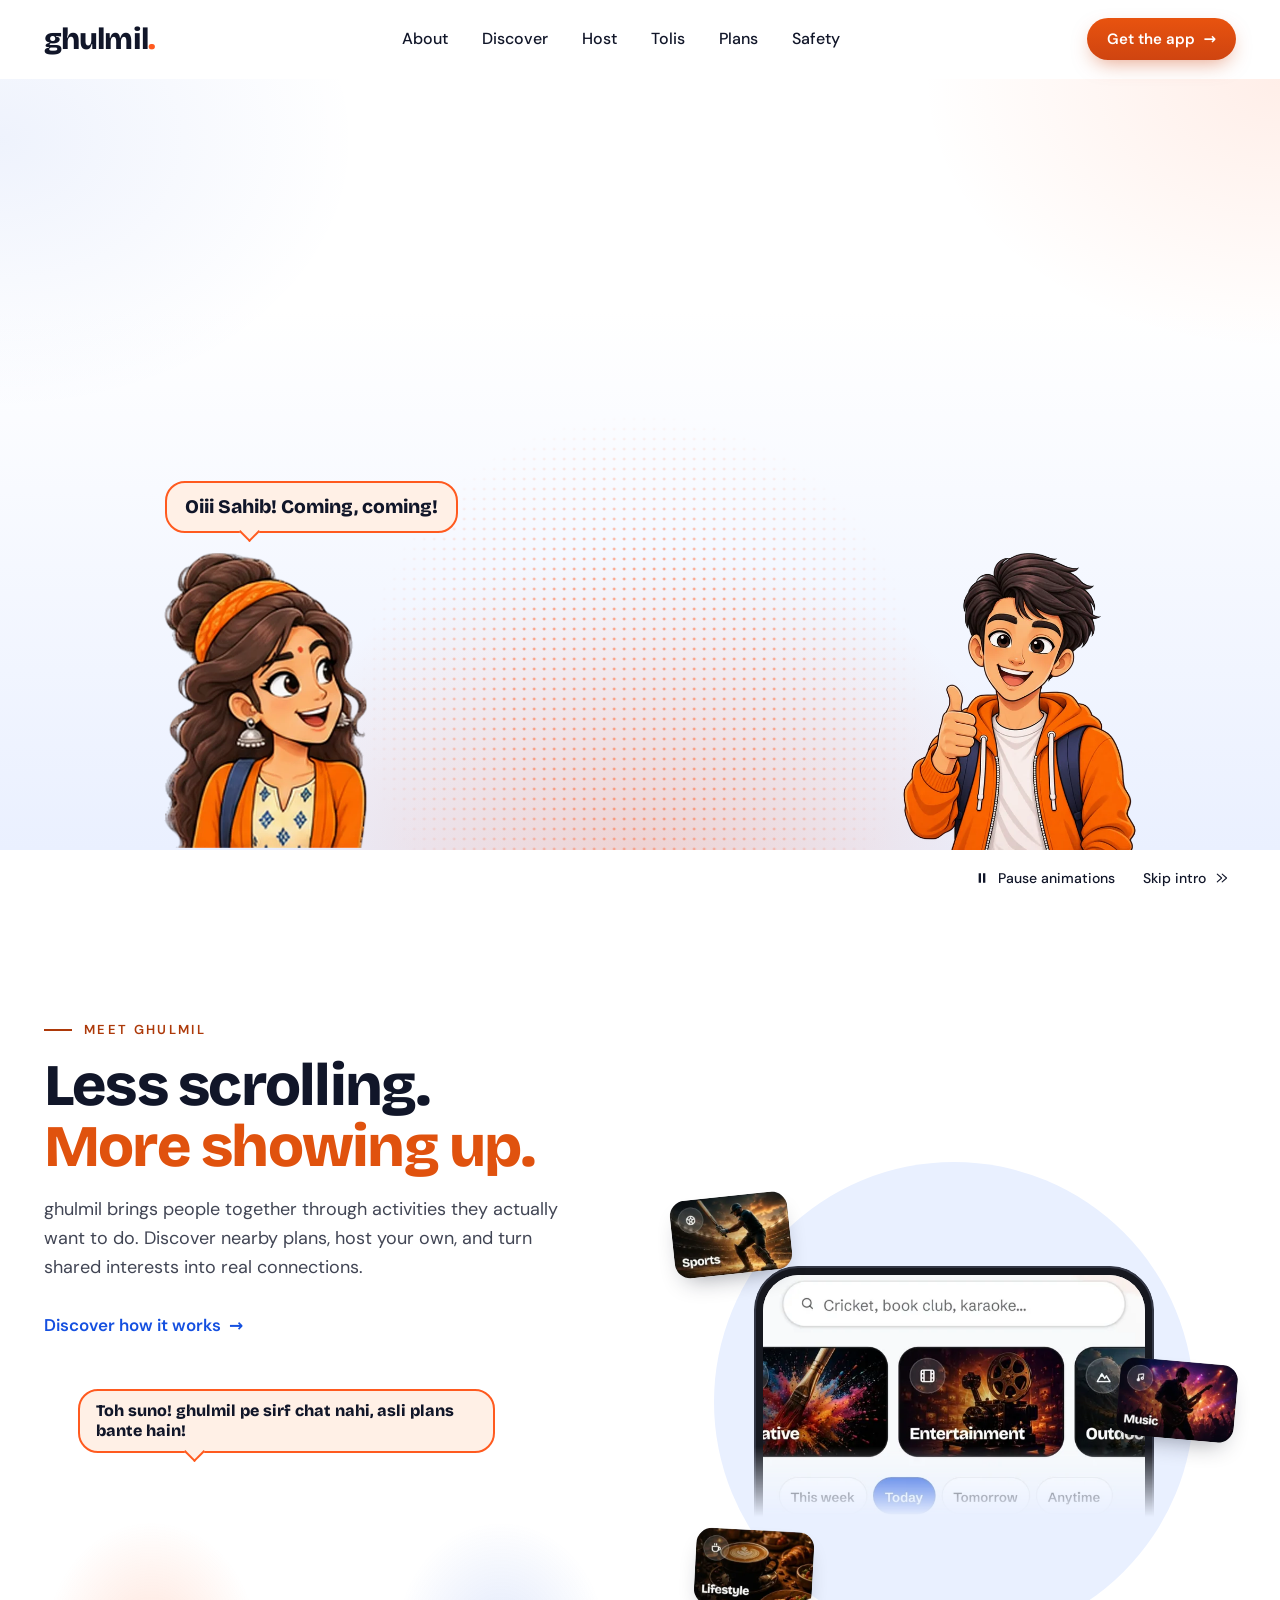
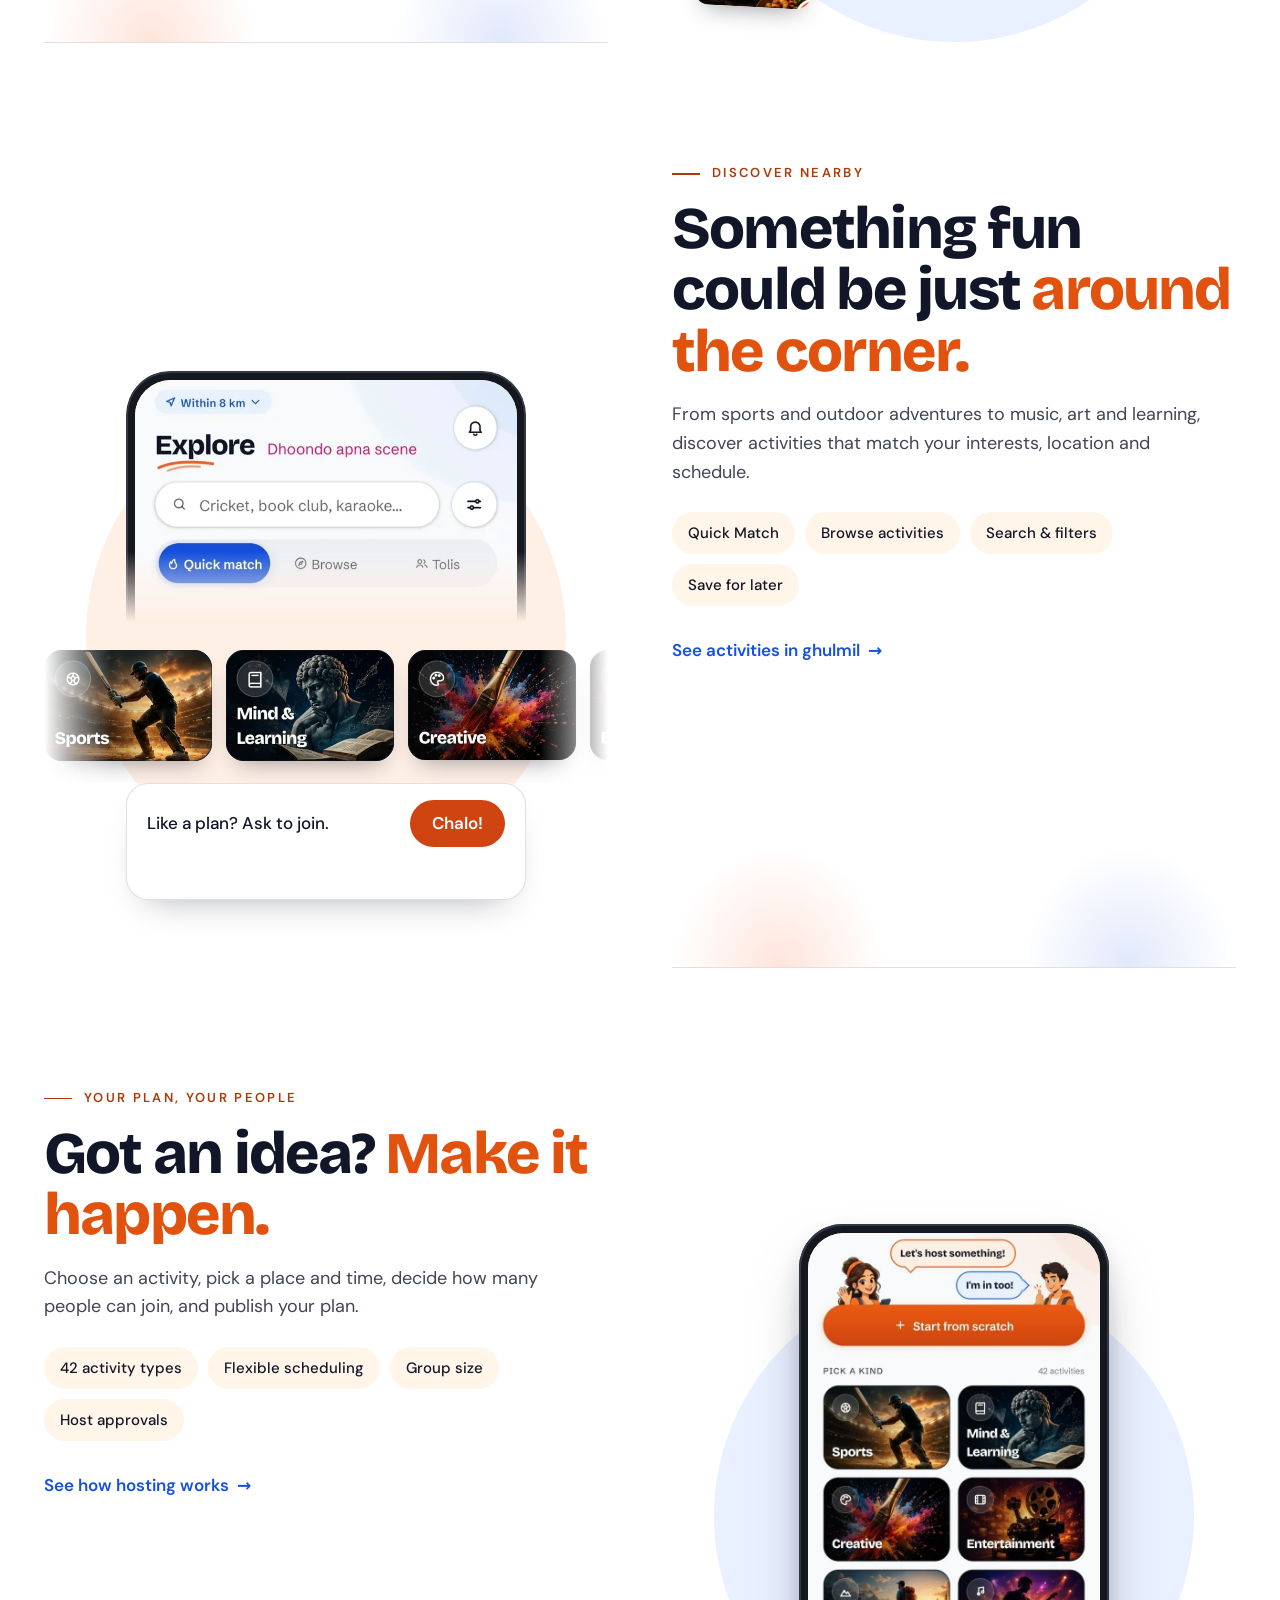
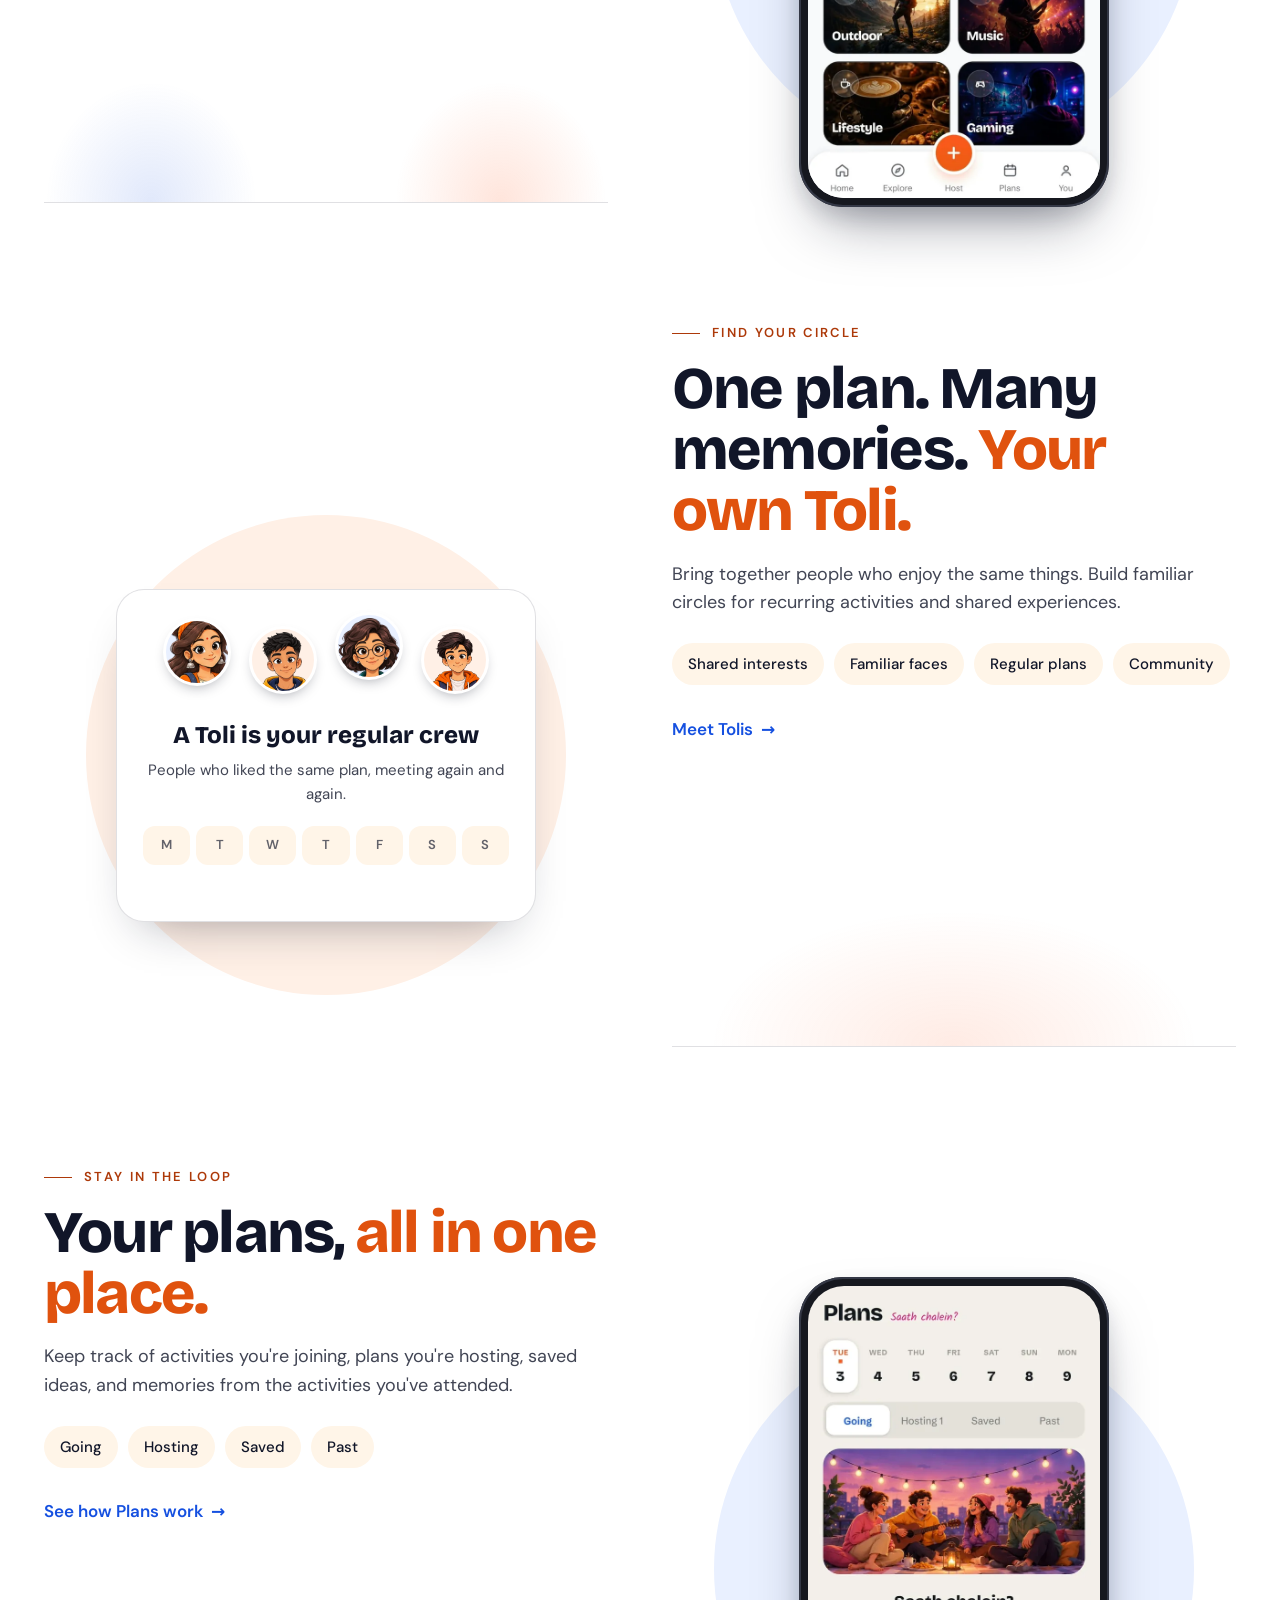
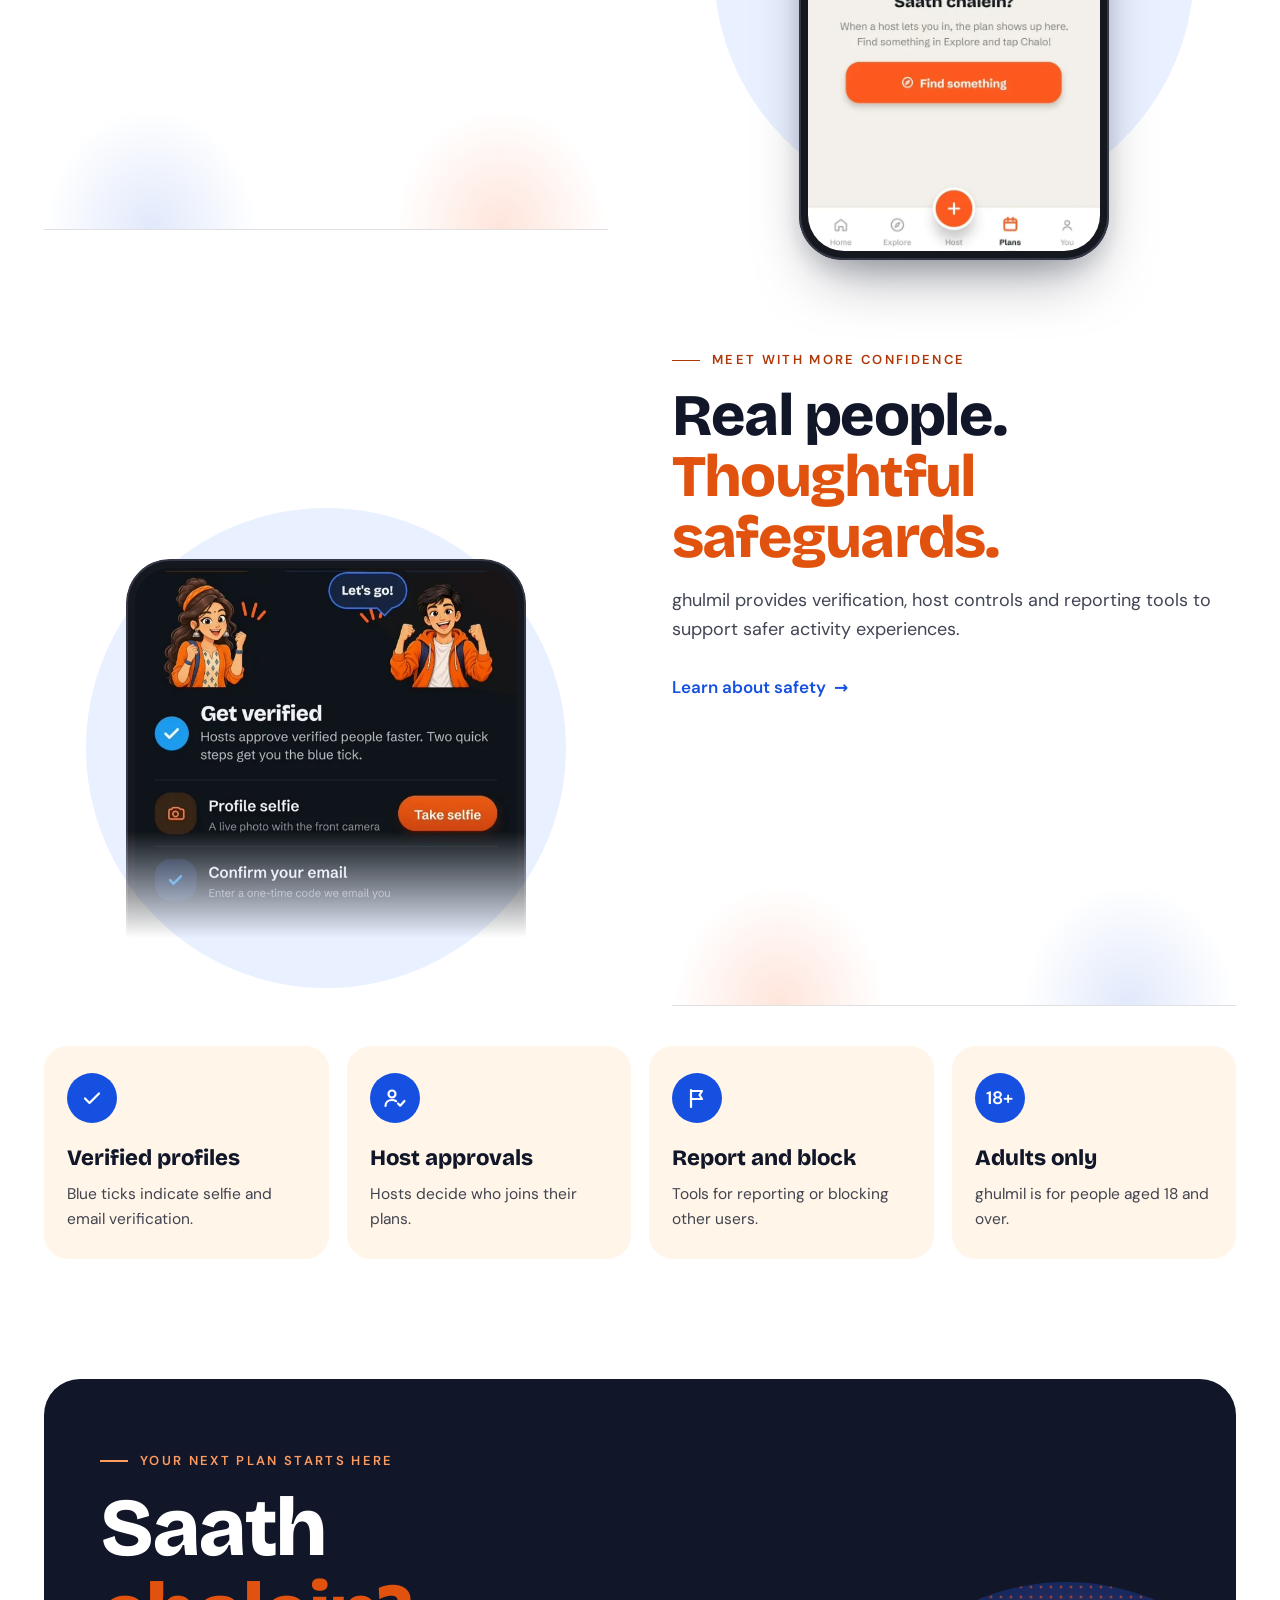
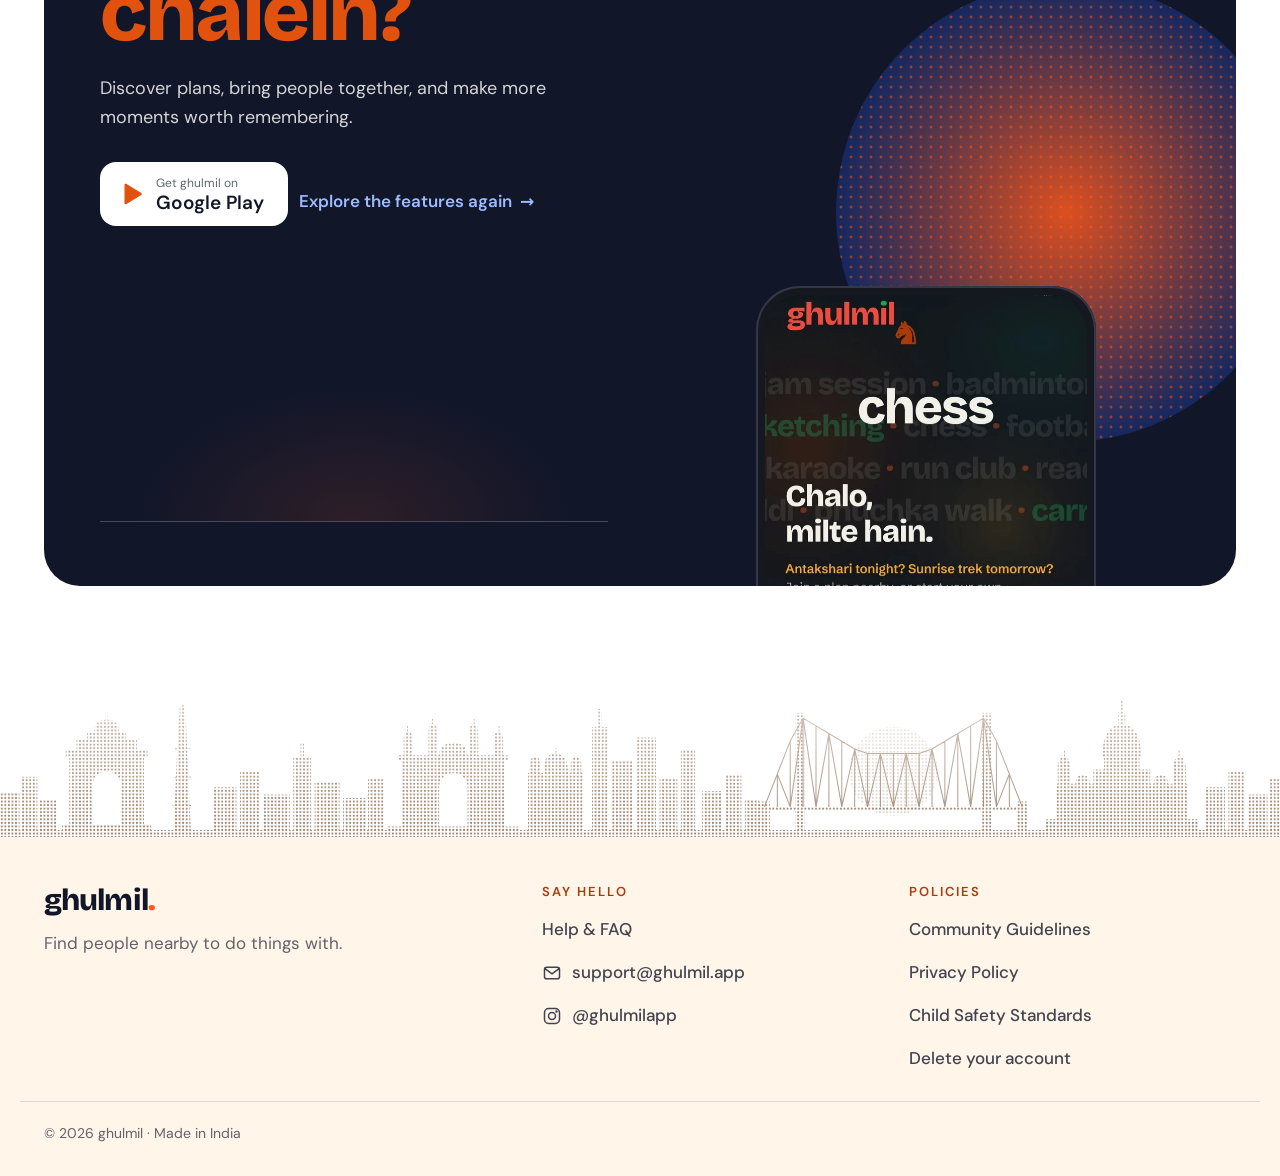
==== commit 73d1b386: "changes done" ====
--- a/index.html
+++ b/index.html
@@ -106,68 +106,63 @@
 
 <main id="main">
 
-<!-- Scene 00: first impression. On a first visit Sahib and Bubli come on and greet you, then the words rise in. -->
+<!-- Scene 00: first impression. On a first visit the friends arrive and greet you, then the words rise in. -->
 <section class="hero" aria-labelledby="hero-title">
-  <div class="hero-inner">
-    <div class="hero-copy">
-      <h1 class="rise" id="hero-title">Your people are <em>closer</em> than you think.</h1>
-      <p class="lede rise">Your next cricket match, chai walk, creative meetup or weekend adventure starts with people nearby.</p>
-      <div class="hero-actions rise">
-        <a class="pill" href="#get-app">Get the app</a>
-        <a class="pill pill-ghost" href="#about" data-tour>Show me around</a>
-      </div>
-      <p class="hero-note rise">Real people. Real plans. <span lang="hi-Latn">Saath chalein?</span></p>
-    </div>
-
-    <div class="stage-wrap">
-      <div class="stage" id="cast">
-        <div class="mascot" data-who="bubli"><div class="mascot-move">
-          <img src="mascots/bubli-01-idle-open.webp" width="673" height="560" alt="Bubli, a girl in an orange jacket with a headband and jhumka earrings, smiling" fetchpriority="high">
-        </div></div>
-        <div class="mascot flip" data-who="sahib"><div class="mascot-move">
-          <img src="mascots/sahib-01-idle-open.webp" width="825" height="560" alt="Sahib, a boy in an orange hoodie with a backpack, smiling" fetchpriority="high">
-        </div></div>
-        <!-- What they say. Filled in by story.js; the greeting is here so it reads without it. -->
-        <p class="bubble" id="bubble" data-who="bubli" data-side="left" lang="hi-Latn">Heyyy! Welcome to Ghulmil!</p>
-      </div>
-      <div class="stage-ctl">
-        <button class="text-btn motion-toggle" id="motion-toggle" type="button" aria-pressed="false">
-          <svg class="solid" viewBox="0 0 24 24" aria-hidden="true"><path class="i-pause" d="M7 5h3.5v14H7zM13.5 5H17v14h-3.5z"/><path class="i-play" d="M8 5.5v13l10.5-6.5z"/></svg>
-          Pause animations
-        </button>
-        <button class="text-btn" id="intro-skip" type="button">Skip intro
-          <svg viewBox="0 0 24 24" aria-hidden="true"><path d="m5 5 8 7-8 7M14 5l8 7-8 7" transform="scale(.82) translate(1 2.6)"/></svg>
-        </button>
-        <button class="text-btn" id="intro-replay" type="button">
-          <svg viewBox="0 0 24 24" aria-hidden="true"><path d="M4 12a8 8 0 1 0 2.6-5.9M4 4v4.5h4.5"/></svg>
-          Replay intro
-        </button>
-      </div>
-    </div>
+  <div class="hero-copy">
+    <h1 class="rise" id="hero-title">Your people are <em>closer</em> than you think.</h1>
+    <p class="lede rise">Your next cricket match, chai walk, creative meetup or weekend adventure starts with people nearby.</p>
+    <div class="hero-actions rise">
+      <a class="pill" href="#get-app">Get the app</a>
+      <a class="pill pill-ghost" href="#about" data-tour>Show me around</a>
+    </div>
+    <p class="hero-note rise">Real people. Real plans. <span lang="hi-Latn">Saath chalein?</span></p>
+  </div>
+
+  <div class="cast" id="cast">
+    <div class="mascot" data-who="bubli"><div class="mascot-move"><img src="mascots/bubli-01-idle-open.webp" width="673" height="560" alt="Bubli, in an orange jacket with a headband and jhumka earrings, smiling" fetchpriority="high"></div></div>
+    <div class="mascot" data-who="bumba"><div class="mascot-move"><img src="mascots/bumba-01-idle-open.webp" width="659" height="560" alt="Bumba, in a yellow hoodie, smiling"></div></div>
+    <div class="mascot flip" data-who="dipa"><div class="mascot-move"><img src="mascots/dipa-01-idle-open.webp" width="613" height="560" alt="Dipa, with glasses and a green track jacket, smiling"></div></div>
+    <div class="mascot flip" data-who="sahib"><div class="mascot-move"><img src="mascots/sahib-01-idle-open.webp" width="825" height="560" alt="Sahib, in an orange hoodie with a backpack, smiling" fetchpriority="high"></div></div>
+    <!-- What they say. Filled in by story.js; the greeting is here so it reads without it. -->
+    <p class="bubble" id="bubble" data-who="bubli" data-side="left" lang="hi-Latn">Heyyy! Welcome to ghulmil!</p>
   </div>
 </section>
+<div class="stage-ctl">
+  <button class="text-btn motion-toggle" id="motion-toggle" type="button" aria-pressed="false">
+    <svg class="solid" viewBox="0 0 24 24" aria-hidden="true"><path class="i-pause" d="M7 5h3.5v14H7zM13.5 5H17v14h-3.5z"/><path class="i-play" d="M8 5.5v13l10.5-6.5z"/></svg>
+    Pause animations
+  </button>
+  <button class="text-btn" id="intro-skip" type="button">Skip intro
+    <svg viewBox="0 0 24 24" aria-hidden="true"><path d="m5 5 8 7-8 7M14 5l8 7-8 7" transform="scale(.82) translate(1 2.6)"/></svg>
+  </button>
+  <button class="text-btn" id="intro-replay" type="button">
+    <svg viewBox="0 0 24 24" aria-hidden="true"><path d="M4 12a8 8 0 1 0 2.6-5.9M4 4v4.5h4.5"/></svg>
+    Replay intro
+  </button>
+</div>
 
 <!--
   Scenes 01 to 07. Each has its words, a picture from the app, and a short exchange between Bubli and Sahib
   (ol.lines). story.js plays the lines one at a time in a speech bubble. On each line:
-    data-b / data-s  the pose Bubli / Sahib takes      data-shot  which phone picture to show
+    data-b / data-s / data-f  the pose Bubli / Sahib / the other friends take (data-dipa, data-bumba: just that one)
+        data-shot  which phone picture to show
     data-hl          which chips or cards to light up   data-fx    a one-off effect on the section
 -->
 <div class="content">
 
   <!-- Scene 01 -->
-  <section class="scene" id="about" data-scene="What is Ghulmil?" aria-labelledby="about-title">
-    <div class="scene-copy reveal">
-      <p class="eyebrow">Meet Ghulmil</p>
+  <section class="scene" id="about" data-scene="What is ghulmil?" aria-labelledby="about-title">
+    <div class="scene-copy reveal">
+      <p class="eyebrow">Meet ghulmil</p>
       <h2 id="about-title">Less scrolling.<br><em>More showing up.</em></h2>
-      <p class="sub">Ghulmil brings people together through activities they actually want to do. Discover nearby plans, host your own, and turn shared interests into real connections.</p>
+      <p class="sub">ghulmil brings people together through activities they actually want to do. Discover nearby plans, host your own, and turn shared interests into real connections.</p>
       <a class="link-cta" href="#discover">Discover how it works <span aria-hidden="true">→</span></a>
       <div class="duo" aria-hidden="true">
         <div class="mascot" data-who="bubli"><div class="mascot-move"><img src="mascots/bubli-01-idle-open.webp" width="673" height="560" alt="" loading="lazy"></div></div>
         <div class="mascot flip" data-who="sahib"><div class="mascot-move"><img src="mascots/sahib-01-idle-open.webp" width="825" height="560" alt="" loading="lazy"></div></div>
       </div>
       <ol class="lines" lang="hi-Latn">
-        <li data-who="bubli" data-b="talk" data-s="idle" data-shot="0">Toh suno! Ghulmil pe sirf chat nahi, asli plans bante hain!</li>
+        <li data-who="bubli" data-b="talk" data-s="idle" data-shot="0">Toh suno! ghulmil pe sirf chat nahi, asli plans bante hain!</li>
         <li data-who="sahib" data-b="idle" data-s="talkSide" data-shot="1">Matlab cricket, music, coffee... aur naye dost!</li>
         <li data-who="bubli" data-b="point" data-s="thumbs">Exactly! Chalo, main dikhati hoon!</li>
       </ol>
@@ -175,8 +170,8 @@
     <div class="scene-visual reveal">
       <div class="device peek">
         <div class="device-screen">
-          <img class="on" src="screens/home-top.webp" width="640" height="405" loading="lazy" alt="Ghulmil's Home screen: a search bar, activity kinds such as Entertainment and Outdoor, and day filters">
-          <img src="screens/explore-top.webp" width="640" height="405" loading="lazy" alt="Ghulmil's Explore screen with Quick match, Browse and Tolis tabs">
+          <img class="on" src="screens/home-top.webp" width="640" height="405" loading="lazy" alt="ghulmil's Home screen: a search bar, activity kinds such as Entertainment and Outdoor, and day filters">
+          <img src="screens/explore-top.webp" width="640" height="405" loading="lazy" alt="ghulmil's Explore screen with Quick match, Browse and Tolis tabs">
         </div>
       </div>
       <img class="kind float float-a" src="screens/kind-sports.webp" width="320" height="210" loading="lazy" alt="">
@@ -194,7 +189,7 @@
       <ul class="chips">
         <li>Quick Match</li><li>Browse activities</li><li>Search &amp; filters</li><li>Save for later</li>
       </ul>
-      <a class="link-cta to-store" href="#get-app">See activities in Ghulmil <span aria-hidden="true">→</span></a>
+      <a class="link-cta to-store" href="#get-app">See activities in ghulmil <span aria-hidden="true">→</span></a>
       <div class="duo" aria-hidden="true">
         <div class="mascot" data-who="bubli"><div class="mascot-move"><img src="mascots/bubli-01-idle-open.webp" width="673" height="560" alt="" loading="lazy"></div></div>
         <div class="mascot flip" data-who="sahib"><div class="mascot-move"><img src="mascots/sahib-01-idle-open.webp" width="825" height="560" alt="" loading="lazy"></div></div>
@@ -209,7 +204,7 @@
     <div class="scene-visual warm reveal">
       <div class="device peek">
         <div class="device-screen">
-          <img class="on" src="screens/explore-top.webp" width="640" height="405" loading="lazy" alt="Explore in Ghulmil: search by activity, or switch between Quick match, Browse and Tolis">
+          <img class="on" src="screens/explore-top.webp" width="640" height="405" loading="lazy" alt="Explore in ghulmil: search by activity, or switch between Quick match, Browse and Tolis">
         </div>
       </div>
       <div class="kinds">
@@ -245,7 +240,7 @@
       <ol class="lines" lang="hi-Latn">
         <li data-who="bubli" data-b="talk" data-s="idle" data-shot="0" data-hl="0">Kuch mila nahi? Toh apna plan bana lo!</li>
         <li data-who="sahib" data-b="idle" data-s="curious" data-shot="1" data-hl="1">Main bhi join kar sakta hoon?</li>
-        <li data-who="bubli" data-b="tease" data-s="oops" data-shot="2" data-hl="2">Bilkul! Bas tum late mat hona!</li>
+        <li data-who="bubli" data-b="laugh" data-s="thumbs" data-shot="2" data-hl="2">Bilkul! Bas tum late mat hona!</li>
         <li data-who="bubli" data-b="talkSide" data-s="curious" data-shot="3" data-hl="3">Ek plan toh ho gaya... par baar-baar milna ho toh?</li>
       </ol>
     </div>
@@ -271,20 +266,24 @@
         <li>Shared interests</li><li>Familiar faces</li><li>Regular plans</li><li>Community</li>
       </ul>
       <a class="link-cta to-store" href="#get-app">Meet Tolis <span aria-hidden="true">→</span></a>
-      <div class="duo" aria-hidden="true">
+      <div class="duo four" aria-hidden="true">
         <div class="mascot" data-who="bubli"><div class="mascot-move"><img src="mascots/bubli-01-idle-open.webp" width="673" height="560" alt="" loading="lazy"></div></div>
+        <div class="mascot" data-who="bumba"><div class="mascot-move"><img src="mascots/bumba-01-idle-open.webp" width="659" height="560" alt="" loading="lazy"></div></div>
+        <div class="mascot flip" data-who="dipa"><div class="mascot-move"><img src="mascots/dipa-01-idle-open.webp" width="613" height="560" alt="" loading="lazy"></div></div>
         <div class="mascot flip" data-who="sahib"><div class="mascot-move"><img src="mascots/sahib-01-idle-open.webp" width="825" height="560" alt="" loading="lazy"></div></div>
       </div>
       <ol class="lines" lang="hi-Latn">
-        <li data-who="bubli" data-b="tease" data-s="idle" data-hl="0">Sahib, pata hai sabse achhi cheez kya hai?</li>
-        <li data-who="sahib" data-b="tease" data-s="curious">Kya?</li>
-        <li data-who="bubli" data-b="talkSide" data-s="shy" data-hl="1" data-fx="gather">Jab naye log apne ban jaate hain!</li>
-        <li data-who="sahib" data-b="laugh" data-s="thumbs" data-hl="2,3">That's your Toli!</li>
+        <li data-who="bubli" data-b="talkSide" data-s="idle" data-hl="0">Sahib, pata hai sabse achhi cheez kya hai?</li>
+        <li data-who="sahib" data-b="idle" data-s="curious">Kya?</li>
+        <li data-who="bubli" data-b="talk" data-s="wow" data-hl="1" data-fx="gather">Jab naye log apne ban jaate hain!</li>
+        <li data-who="bumba" data-b="idle" data-s="idle" data-bumba="talkSide" data-hl="0">Jaise hum! Ek cricket match pe mile the.</li>
+        <li data-who="dipa" data-b="laugh" data-s="idle" data-dipa="talkSide" data-hl="2">Aur ab har Sunday ka plan fix hai!</li>
+        <li data-who="sahib" data-b="laugh" data-s="thumbs" data-f="wave" data-hl="3">That's your Toli!</li>
       </ol>
     </div>
     <div class="scene-visual warm reveal">
       <div class="toli">
-        <ul class="people" aria-hidden="true"><li>A</li><li>R</li><li>M</li><li>S</li><li>K</li><li>P</li></ul>
+        <ul class="people" aria-hidden="true"><li><img src="mascots/bubli-01-idle-open.webp" width="673" height="560" alt="" loading="lazy"></li><li><img src="mascots/bumba-01-idle-open.webp" width="659" height="560" alt="" loading="lazy"></li><li><img src="mascots/dipa-01-idle-open.webp" width="613" height="560" alt="" loading="lazy"></li><li><img src="mascots/sahib-01-idle-open.webp" width="825" height="560" alt="" loading="lazy"></li></ul>
         <h3>A Toli is your regular crew</h3>
         <p>People who liked the same plan, meeting again and again.</p>
         <ul class="week" aria-hidden="true"><li>M</li><li>T</li><li>W</li><li>T</li><li>F</li><li>S</li><li class="meet">S</li></ul>
@@ -309,7 +308,7 @@
       </div>
       <ol class="lines" lang="hi-Latn">
         <li data-who="sahib" data-b="idle" data-s="phone" data-shot="0" data-hl="0,1">Bubli, kal wala plan yaad hai na?</li>
-        <li data-who="bubli" data-b="talkSide" data-s="phone" data-shot="1" data-hl="2">Of course! Ghulmil ke Plans mein saved hai!</li>
+        <li data-who="bubli" data-b="talkSide" data-s="phone" data-shot="1" data-hl="2">Of course! ghulmil ke Plans mein saved hai!</li>
         <li data-who="sahib" data-b="laugh" data-s="phew" data-shot="2" data-hl="3">Good. Main almost bhool gaya tha!</li>
       </ol>
     </div>
@@ -329,7 +328,7 @@
     <div class="scene-copy reveal">
       <p class="eyebrow">Meet with more confidence</p>
       <h2 id="safety-title">Real people. <em>Thoughtful safeguards.</em></h2>
-      <p class="sub">Ghulmil provides verification, host controls and reporting tools to support safer activity experiences.</p>
+      <p class="sub">ghulmil provides verification, host controls and reporting tools to support safer activity experiences.</p>
       <a class="link-cta" href="guidelines">Learn about safety <span aria-hidden="true">→</span></a>
       <div class="duo" aria-hidden="true">
         <div class="mascot" data-who="bubli"><div class="mascot-move"><img src="mascots/bubli-01-idle-open.webp" width="673" height="560" alt="" loading="lazy"></div></div>
@@ -344,7 +343,7 @@
     <div class="scene-visual reveal">
       <div class="device dark peek">
         <div class="device-screen" style="aspect-ratio: 640 / 620">
-          <img class="on" src="screens/verified.webp" width="640" height="620" loading="lazy" alt="Get verified in Ghulmil: a profile selfie and a confirmed email earn the blue tick">
+          <img class="on" src="screens/verified.webp" width="640" height="620" loading="lazy" alt="Get verified in ghulmil: a profile selfie and a confirmed email earn the blue tick">
         </div>
       </div>
     </div>
@@ -352,7 +351,7 @@
       <li class="reveal"><b aria-hidden="true"><svg viewBox="0 0 24 24"><path d="m5 12.5 4.5 4.5L19 7.5"/></svg></b><h3>Verified profiles</h3><p>Blue ticks indicate selfie and email verification.</p></li>
       <li class="reveal"><b aria-hidden="true"><svg viewBox="0 0 24 24"><circle cx="9" cy="8" r="3.5"/><path d="M2.5 20c0-3.6 2.9-6 6.5-6 1.6 0 3 .4 4.100 1.200M15 17.500l2.200 2.200L21.500 15"/></svg></b><h3>Host approvals</h3><p>Hosts decide who joins their plans.</p></li>
       <li class="reveal"><b aria-hidden="true"><svg viewBox="0 0 24 24"><path d="M6 21V4M6 5h11l-2.500 4L17 13H6"/></svg></b><h3>Report and block</h3><p>Tools for reporting or blocking other users.</p></li>
-      <li class="reveal"><b aria-hidden="true">18+</b><h3>Adults only</h3><p>Ghulmil is for people aged 18 and over.</p></li>
+      <li class="reveal"><b aria-hidden="true">18+</b><h3>Adults only</h3><p>ghulmil is for people aged 18 and over.</p></li>
     </ul>
   </section>
 
@@ -363,25 +362,29 @@
       <p class="eyebrow">Your next plan starts here</p>
       <h2 id="get-app-title" lang="hi-Latn">Saath <em>chalein?</em></h2>
       <p class="sub">Discover plans, bring people together, and make more moments worth remembering.</p>
-      <a class="store" id="store-btn" aria-label="Get Ghulmil on Google Play">
+      <a class="store" id="store-btn" aria-label="Get ghulmil on Google Play">
         <svg viewBox="0 0 24 24" aria-hidden="true"><path fill="currentColor" d="M6 3.5v17a1 1 0 0 0 1.5.86l14-8.5a1 1 0 0 0 0-1.720l-14-8.500A1 1 0 0 0 6 3.500Z"/></svg>
-        <span><small id="store-label">Get Ghulmil on</small><strong>Google Play</strong></span>
+        <span><small id="store-label">Get ghulmil on</small><strong>Google Play</strong></span>
       </a>
       <a class="link-cta" href="#about" data-tour>Explore the features again <span aria-hidden="true">→</span></a>
-      <div class="duo" aria-hidden="true">
+      <div class="duo four" aria-hidden="true">
         <div class="mascot" data-who="bubli"><div class="mascot-move"><img src="mascots/bubli-01-idle-open.webp" width="673" height="560" alt="" loading="lazy"></div></div>
+        <div class="mascot" data-who="bumba"><div class="mascot-move"><img src="mascots/bumba-01-idle-open.webp" width="659" height="560" alt="" loading="lazy"></div></div>
+        <div class="mascot flip" data-who="dipa"><div class="mascot-move"><img src="mascots/dipa-01-idle-open.webp" width="613" height="560" alt="" loading="lazy"></div></div>
         <div class="mascot flip" data-who="sahib"><div class="mascot-move"><img src="mascots/sahib-01-idle-open.webp" width="825" height="560" alt="" loading="lazy"></div></div>
       </div>
       <ol class="lines" lang="hi-Latn">
         <li data-who="bubli" data-b="talk" data-s="idle">Toh, ready ho apni Toli dhoondhne ke liye?</li>
-        <li data-who="sahib" data-b="laugh" data-s="cheer">Let's gooo!</li>
-        <li data-who="both" data-b="cheer" data-s="cheer" data-fx="cheer">Saath chalein!</li>
+        <li data-who="bumba" data-b="idle" data-s="idle" data-bumba="talkSide">Main toh kab se ready hoon!</li>
+        <li data-who="dipa" data-b="laugh" data-s="idle" data-dipa="talkSide">Chalo, der mat karo!</li>
+        <li data-who="sahib" data-b="laugh" data-s="cheer" data-f="wave">Let's gooo!</li>
+        <li data-who="both" data-b="cheer" data-s="cheer" data-f="cheer" data-fx="cheer">Saath chalein!</li>
       </ol>
     </div>
     <div class="scene-visual reveal">
       <div class="device dark peek">
         <div class="device-screen">
-          <img class="on" src="screens/signin-dark.webp" width="640" height="717" loading="lazy" alt="Ghulmil's sign-in screen: Chalo, milte hain. Join a plan nearby, or start your own.">
+          <img class="on" src="screens/signin-dark.webp" width="640" height="717" loading="lazy" alt="ghulmil's sign-in screen: Chalo, milte hain. Join a plan nearby, or start your own.">
         </div>
       </div>
     </div>
--- a/home.css
+++ b/home.css
@@ -111,25 +111,27 @@
 .pill-ghost:hover { background: var(--blue-tint); box-shadow: inset 0 0 0 2px var(--blue); }
 
 /* ---------- Hero ---------- */
-.hero { position: relative; overflow: hidden; isolation: isolate; }
-/* Soft corner glows, like the app's screens. */
+/* The friends stand along the bottom edge of the hero, where its pale wash meets the white page:
+   their artwork is cut at the waist, so that edge reads as something they are standing behind. */
+.hero {
+  position: relative; overflow: hidden; isolation: isolate; text-align: center;
+  background: linear-gradient(#fff 30%, #eaf0ff);
+}
 .hero::before {
   content: ""; position: absolute; inset: 0; z-index: -1; pointer-events: none;
   background:
-    radial-gradient(60% 70% at 100% 0%, rgba(255, 90, 31, 0.13), transparent 70%),
-    radial-gradient(45% 55% at 0% 100%, rgba(21, 80, 224, 0.07), transparent 70%);
-}
-.hero-inner {
-  max-width: var(--wrap); margin: 0 auto; padding: 40px 24px 84px;
-  display: grid; grid-template-columns: 1.02fr 1fr; gap: 56px; align-items: center;
-}
-.hero h1 { font-size: clamp(40px, 5.6vw, 80px); line-height: 1; letter-spacing: -0.035em; max-width: 9em; }
-.lede { margin-top: 24px; max-width: 26em; font-size: clamp(17px, 1.45vw, 20px); color: var(--body); }
-.hero-actions { display: flex; align-items: center; gap: 14px; margin-top: 32px; flex-wrap: wrap; }
-.hero-note { margin-top: 22px; font-size: 15px; font-weight: 500; color: var(--muted); }
+    radial-gradient(44% 56% at 50% 100%, rgba(255, 90, 31, 0.2), transparent 70%),
+    radial-gradient(40% 50% at 100% 0%, rgba(255, 90, 31, 0.1), transparent 70%),
+    radial-gradient(40% 50% at 0% 8%, rgba(21, 80, 224, 0.07), transparent 70%);
+}
+.hero-copy { max-width: 920px; margin: 0 auto; padding: 36px 24px 0; }
+.hero h1 { font-size: clamp(38px, 5.8vw, 80px); line-height: 1; letter-spacing: -0.035em; }
+.lede { margin: 22px auto 0; max-width: 30em; font-size: clamp(17px, 1.45vw, 20px); color: var(--body); }
+.hero-actions { display: flex; align-items: center; justify-content: center; gap: 14px; margin-top: 30px; flex-wrap: wrap; }
+.hero-note { margin-top: 20px; font-size: 15px; font-weight: 500; color: var(--muted); }
 .hero-note span { color: var(--blue); font-weight: 600; }
 
-/* The copy rises in on load. On a first visit (html.intro) it waits for Bubli and Sahib to finish. */
+/* The copy rises in on load. On a first visit (html.intro) it waits for the friends to arrive. */
 .rise { animation: rise 0.9s cubic-bezier(.2, .7, .2, 1) backwards; }
 .hero-copy .rise:nth-child(2) { animation-delay: 0.12s; }
 .hero-copy .rise:nth-child(3) { animation-delay: 0.24s; }
@@ -138,32 +140,29 @@
 /* story.js adds intro-copy when it is the headline's turn. */
 .intro:not(.intro-copy) .hero-copy .rise { animation: none; opacity: 0; }
 
-/* ---------- Bubli and Sahib ---------- */
-/* The stage: a cream card they stand in. Their artwork is cut at the waist, so they sit on its bottom edge. */
-.stage-wrap { position: relative; }
-.stage {
-  position: relative; aspect-ratio: 10 / 9; border-radius: 40px; overflow: hidden; isolation: isolate;
-  background: var(--surface);
-}
-.stage::before {   /* pale blue disc behind them, as on the app's Home */
-  content: ""; position: absolute; z-index: -1; left: 8%; bottom: -26%; width: 84%; aspect-ratio: 1;
-  border-radius: 50%; background: #dce7ff;
-}
-.stage::after {    /* orange halftone in the corner */
-  content: ""; position: absolute; z-index: -1; right: -6%; top: -8%; width: 46%; aspect-ratio: 1;
+/* ---------- The friends ---------- */
+.cast { position: relative; max-width: 1080px; margin: 10px auto 0; height: clamp(240px, min(31vw, 41vh), 410px); text-align: left; }
+.cast::before {   /* orange halftone sun rising behind them */
+  content: ""; position: absolute; z-index: -1; left: 50%; bottom: -34%; width: 52%; aspect-ratio: 1; translate: -50% 0;
   background: var(--dots) 0 0 / 10px 10px;
-  -webkit-mask-image: radial-gradient(closest-side, #000 30%, transparent);
-  mask-image: radial-gradient(closest-side, #000 30%, transparent);
-}
-.mascot {
-  position: absolute; bottom: 0; height: 64%; transform: translateX(-50%); pointer-events: none;
-}
-.mascot[data-who="bubli"] { left: 27%; aspect-ratio: 673 / 560; }
-.mascot[data-who="sahib"] { left: 73%; aspect-ratio: 825 / 560; }
+  -webkit-mask-image: radial-gradient(closest-side, #000 45%, transparent);
+  mask-image: radial-gradient(closest-side, #000 45%, transparent);
+}
+.mascot { position: absolute; bottom: 0; height: calc(100% - 72px); transform: translateX(-50%); pointer-events: none; }
+.mascot[data-who="bubli"] { aspect-ratio: 673 / 560; }
+.mascot[data-who="sahib"] { aspect-ratio: 825 / 560; }
+.mascot[data-who="dipa"] { aspect-ratio: 613 / 560; }
+.mascot[data-who="bumba"] { aspect-ratio: 659 / 560; }
+.cast .mascot[data-who="bubli"] { left: 14%; z-index: 1; }
+.cast .mascot[data-who="bumba"] { left: 38%; }
+.cast .mascot[data-who="dipa"] { left: 62%; }
+.cast .mascot[data-who="sahib"] { left: 86%; z-index: 1; }
 .mascot-move { width: 100%; height: 100%; animation: sway 5s ease-in-out infinite; transform-origin: 50% 100%; }
 .mascot[data-who="sahib"] .mascot-move { animation-delay: -2.2s; }
+.mascot[data-who="dipa"] .mascot-move { animation-delay: -3.4s; }
+.mascot[data-who="bumba"] .mascot-move { animation-delay: -1.1s; }
 .mascot img { width: 100%; height: 100%; max-width: none; transform-origin: 50% 100%; }
-/* Whoever stands on the right is mirrored, so they face the other one. The head is centred on the artwork, so it stays put. */
+/* Whoever stands on the right is mirrored, so the group faces inward. The head is centred on the artwork, so it stays put. */
 .mascot.flip img { transform: scaleX(-1); }
 .mascot.pop img { animation: pop 0.36s cubic-bezier(.3, 1.6, .5, 1); }
 .mascot.flip.pop img { animation-name: pop-flip; }
@@ -171,12 +170,14 @@
 @keyframes pop-flip { from { transform: scale(-0.94, 0.9); } to { transform: scaleX(-1); } }
 @keyframes sway { 50% { transform: translateY(-1.2%) rotate(0.5deg); } }
 
-/* First visit: they come on one at a time. */
+/* First visit: they arrive one after another. */
 .intro .mascot-move { animation: none; opacity: 0; }
-.intro .mascot.in .mascot-move { opacity: 1; }
+.intro .mascot.in .mascot-move { opacity: 1; animation: rise-in 0.6s cubic-bezier(.3, 1.4, .5, 1) backwards; }
 .intro .mascot[data-who="sahib"].in .mascot-move { animation: slide-in 0.8s cubic-bezier(.2, .8, .2, 1) backwards; }
 .intro .mascot[data-who="bubli"].in .mascot-move { animation: rush-in 0.95s cubic-bezier(.3, .7, .4, 1) backwards; }
+.intro .mascot[data-who="dipa"].in .mascot-move { animation-delay: 0.15s; }
 @keyframes slide-in { from { transform: translateX(90%); opacity: 0; } }
+@keyframes rise-in { from { transform: translateY(100%); } }
 /* She runs in too fast, overshoots, and bounces back. */
 @keyframes rush-in {
   0% { transform: translateX(-130%) rotate(8deg); }
@@ -186,7 +187,7 @@
 }
 
 .bubble {
-  position: absolute; top: 7%; max-width: 60%; margin: 0; padding: 12px 18px; border-radius: 20px;
+  position: absolute; top: 0; z-index: 2; max-width: 60%; margin: 0; padding: 12px 18px; border-radius: 20px;
   border: 2px solid; font: 800 clamp(15px, 1.5vw, 20px)/1.25 var(--display); color: var(--ink);
   opacity: 0; transform: scale(0.6); transition: opacity 0.2s, transform 0.3s cubic-bezier(.3, 1.6, .5, 1);
 }
@@ -198,14 +199,20 @@
 /* Colour says who is speaking; data-side says which side they are standing on. */
 .bubble, .bubble[data-who="bubli"] { background: var(--orange-tint); border-color: var(--orange); }
 .bubble[data-who="sahib"] { background: var(--blue-tint); border-color: var(--blue); }
+.bubble[data-who="dipa"] { background: #e3f5ee; border-color: #1f8a6d; }
+.bubble[data-who="bumba"] { background: #fff4d1; border-color: #e0a100; }
 .bubble[data-side="left"] { left: 6%; transform-origin: 20% 100%; }
 .bubble[data-side="left"]::after { left: 26%; }
 .bubble[data-side="right"] { right: 6%; transform-origin: 80% 100%; }
 .bubble[data-side="right"]::after { right: 26%; }
+.bubble[data-side="midleft"] { left: 24%; transform-origin: 30% 100%; }
+.bubble[data-side="midleft"]::after { left: 24%; }
+.bubble[data-side="midright"] { right: 24%; transform-origin: 70% 100%; }
+.bubble[data-side="midright"]::after { right: 24%; }
 .bubble[data-side="both"] { left: 50%; translate: -50% 0; white-space: nowrap; }
 .bubble[data-side="both"]::after { display: none; }
 
-.stage-ctl { display: flex; justify-content: flex-end; flex-wrap: wrap; margin-top: 10px; min-height: 44px; }
+.stage-ctl { display: flex; justify-content: flex-end; flex-wrap: wrap; max-width: var(--wrap); margin: 6px auto 0; padding: 0 16px; min-height: 44px; }
 .text-btn {
   display: inline-flex; align-items: center; gap: 8px; min-height: 44px; padding: 0 14px;
   font: 500 14px/1 var(--sans); color: var(--ink); background: none; border: 0; border-radius: 999px; cursor: pointer;
@@ -255,12 +262,26 @@
 /* "A phone rises from the bottom." */
 .js .scene-visual.reveal { transform: translateY(70px); }
 
-/* The pair, small, under each section's words. */
+/* The pair, small, under each section's words: no frame, just the two of them behind a hairline,
+   each with a soft glow of their bubble's colour. */
 .duo {
-  position: relative; height: 270px; margin-top: 34px; border-radius: 28px; overflow: hidden; isolation: isolate;
-  background: var(--surface);
-}
+  position: relative; height: 270px; margin-top: 26px; overflow: hidden; isolation: isolate;
+  border-bottom: 1.5px solid var(--rule);
+  background:
+    radial-gradient(26% 62% at 19% 100%, rgba(255, 90, 31, 0.16), transparent 72%),
+    radial-gradient(26% 62% at 81% 100%, rgba(21, 80, 224, 0.13), transparent 72%);
+}
+.duo.swap { background:
+    radial-gradient(26% 62% at 19% 100%, rgba(21, 80, 224, 0.13), transparent 72%),
+    radial-gradient(26% 62% at 81% 100%, rgba(255, 90, 31, 0.16), transparent 72%); }
 .duo .mascot { height: 66%; transition: height 0.3s, opacity 0.3s; }
+.duo.four { background: radial-gradient(60% 70% at 50% 100%, rgba(255, 90, 31, 0.12), transparent 72%); }
+.duo.four .mascot { height: 58%; }
+.duo.four .bubble { max-width: 62%; }
+.duo.four .mascot[data-who="bubli"] { left: 13%; }
+.duo.four .mascot[data-who="bumba"] { left: 38%; }
+.duo.four .mascot[data-who="dipa"] { left: 62%; }
+.duo.four .mascot[data-who="sahib"] { left: 87%; }
 .duo .mascot[data-who="bubli"] { left: 19%; }
 .duo .mascot[data-who="sahib"] { left: 81%; }
 .duo.swap .mascot[data-who="bubli"] { left: 81%; }
@@ -271,7 +292,9 @@
 .lines li::before { font-weight: 600; color: var(--ink); }
 .lines li[data-who="bubli"]::before { content: "Bubli: "; color: var(--orange-text); }
 .lines li[data-who="sahib"]::before { content: "Sahib: "; color: var(--blue); }
-.lines li[data-who="both"]::before { content: "Both: "; }
+.lines li[data-who="dipa"]::before { content: "Dipa: "; color: #17705a; }
+.lines li[data-who="bumba"]::before { content: "Bumba: "; color: #8a6200; }
+.lines li[data-who="both"]::before { content: "Everyone: "; }
 .talk .lines {   /* shown in the bubble instead; still read out by screen readers */
   position: absolute; width: 1px; height: 1px; margin: -1px; overflow: hidden; clip-path: inset(50%); white-space: nowrap;
 }
@@ -340,14 +363,17 @@
   position: relative; z-index: 1; max-width: 420px; margin: 0 auto; padding: 28px 26px; border-radius: 28px;
   background: #fff; border: 1px solid var(--rule); box-shadow: 0 24px 48px -28px rgba(17, 22, 41, 0.45);
 }
-.people { display: flex; justify-content: center; height: 64px; margin: 0 0 20px; padding: 0; list-style: none; }
+.people { display: flex; justify-content: center; height: 78px; margin: 0 0 20px; padding: 0; list-style: none; }
 .people li {
-  flex: none; width: 56px; height: 56px; margin: 0 9px; border-radius: 50%; border: 3px solid #fff;
-  display: grid; place-items: center; font: 800 20px/1 var(--display); color: #fff; background: var(--blue);
+  flex: none; width: 68px; height: 68px; margin: 0 9px; border-radius: 50%; border: 3px solid #fff;
+  overflow: hidden; background: var(--blue-tint); box-shadow: 0 6px 14px -6px rgba(17, 22, 41, 0.4);
   transition: margin 0.9s cubic-bezier(.3, 1.4, .5, 1), transform 0.9s cubic-bezier(.3, 1.4, .5, 1);
 }
-.people li:nth-child(2n) { background: var(--orange-fill); transform: translateY(8px); }
-.people li:nth-child(3n) { background: var(--ink); transform: translateY(-6px); }
+.people li:nth-child(2n) { background: var(--orange-tint); transform: translateY(8px); }
+.people li:nth-child(3n) { transform: translateY(-6px); }
+/* The head is the top middle of each artwork: zoom in on it. */
+.people img { width: 190%; max-width: none; margin: 6% 0 0 -45%; }
+.people li:first-child img { margin-top: -26%; }   /* Bubli's bun puts her face lower */
 .fx-gather .people li { margin: 0 -7px; transform: none; }
 .toli h3 { font-size: 24px; text-align: center; }
 .toli p { text-align: center; font-size: 15px; margin-top: 4px; }
@@ -385,7 +411,7 @@
 .cta h2 { color: #fff; font-size: clamp(46px, 6.4vw, 88px); }
 .cta .eyebrow { color: #ff9b5e; }
 .cta .link-cta { color: #9dbcff; margin: 14px 0 0 6px; }
-.cta .duo { background: rgba(255, 255, 255, 0.07); }
+.cta .duo { border-bottom-color: rgba(255, 255, 255, 0.22); }
 .cta .lines li::before { color: #fff; }
 .cta-sun {
   position: absolute; z-index: -1; right: -60px; top: 50%; width: 460px; aspect-ratio: 1; margin-top: -200px;
@@ -467,13 +493,12 @@
 }
 
 @media (max-width: 820px) {
-  /* Phones: Bubli and Sahib on top, smaller; the words underneath. */
-  .hero-inner { grid-template-columns: 1fr; gap: 20px; padding: 12px 20px 56px; }
-  .stage-wrap { order: -1; max-width: 520px; width: 100%; margin: 0 auto; }
-  .stage { aspect-ratio: 4 / 3; border-radius: 28px; }
-  .mascot { height: 66%; }
-  .bubble { padding: 9px 14px; border-radius: 16px; max-width: 64%; }
-  .stage-ctl { margin-top: 2px; }
+  .hero-copy { padding: 28px 20px 0; }
+  .cast { height: max(200px, 44vw); margin-top: 4px; }
+  .cast .mascot { height: calc(100% - 58px); }
+  .cast .mascot[data-who="sahib"] { left: 85%; }
+  .bubble { padding: 9px 14px; border-radius: 16px; max-width: 70%; }
+  .stage-ctl { justify-content: center; }
 
   .scene { grid-template-columns: 1fr; padding-top: 88px; gap: 28px; }
   .scene.flip .scene-visual { order: 0; }
@@ -493,7 +518,7 @@
   .hero-actions .pill { flex: 1 1 auto; padding: 0 20px; }
   .content { padding: 0 20px; }
   .cards { grid-template-columns: 1fr; }
-  .people li { width: 46px; height: 46px; margin: 0 5px; font-size: 17px; }
+  .people li { width: 56px; height: 56px; margin: 0 5px; }
   .foot-inner { grid-template-columns: 1fr; gap: 28px; }
   .skyline { height: 120px; aspect-ratio: auto; }
   .tour-where { display: none; }
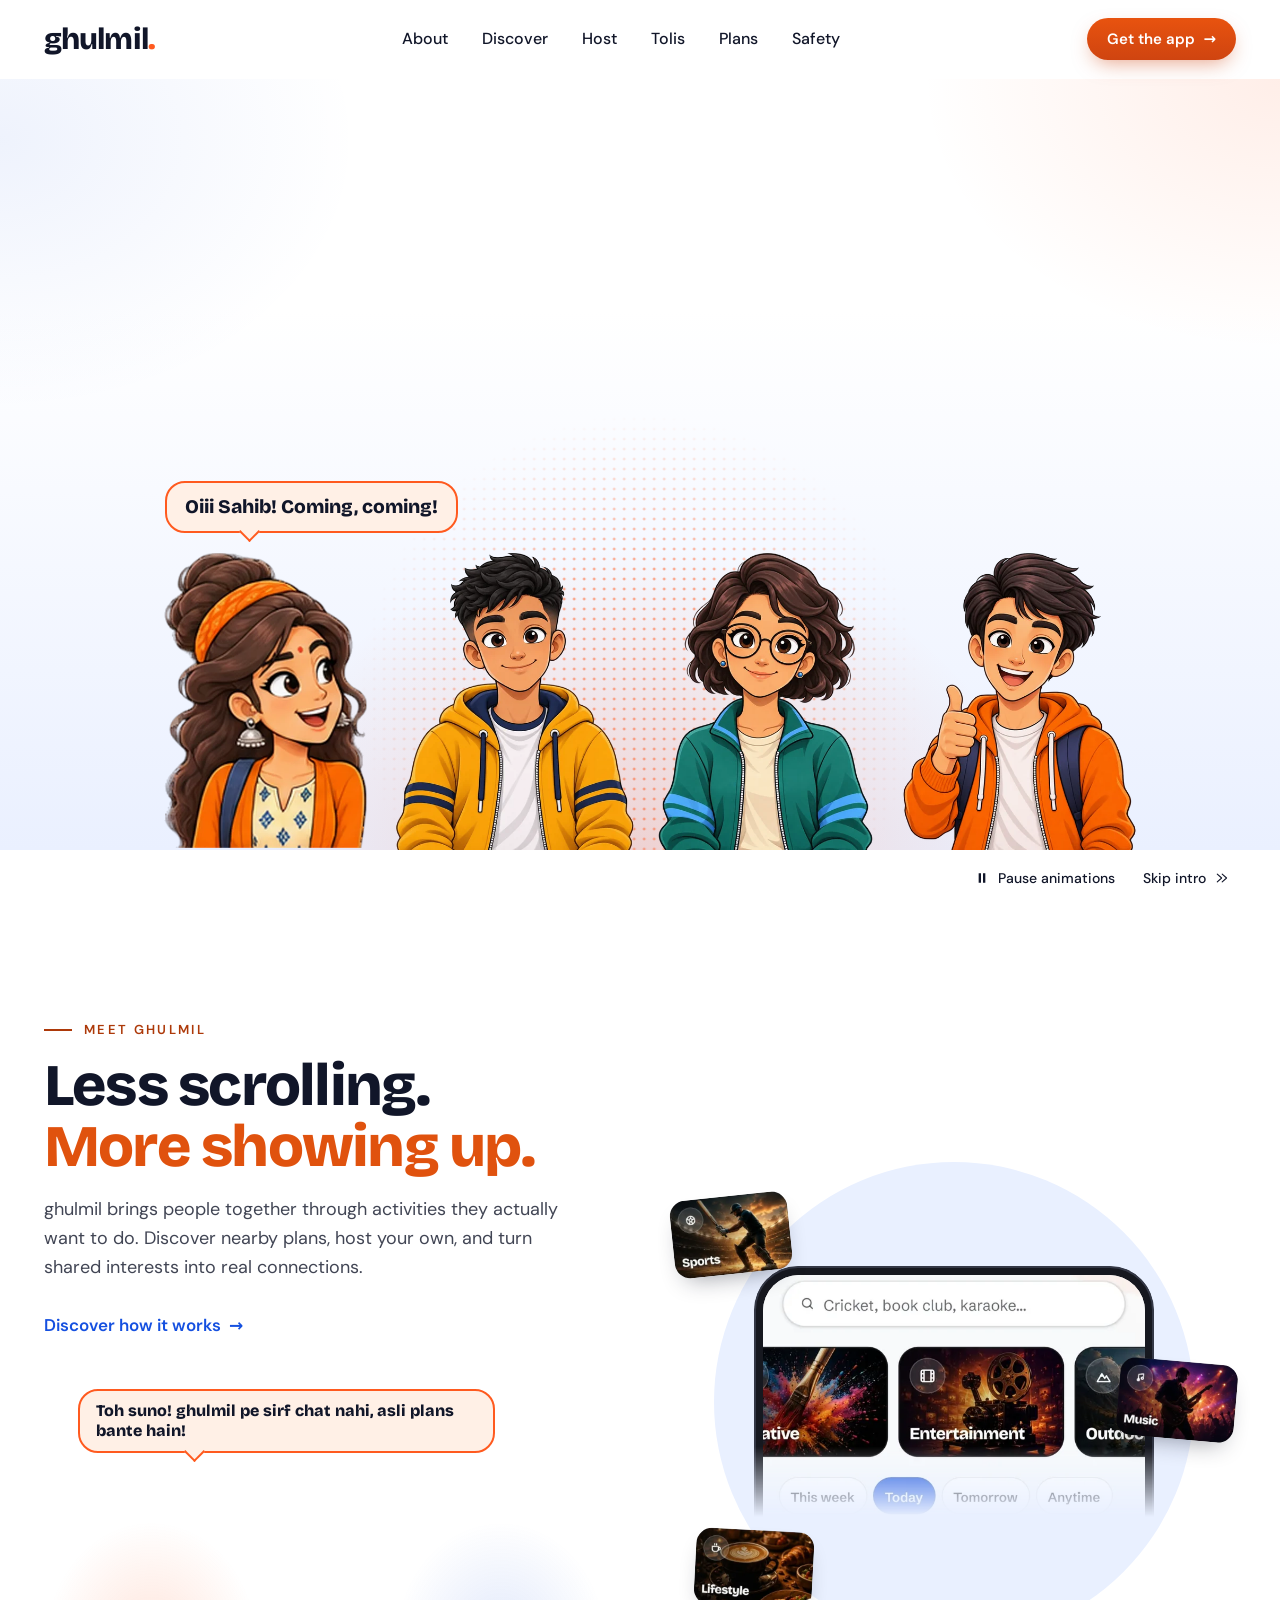
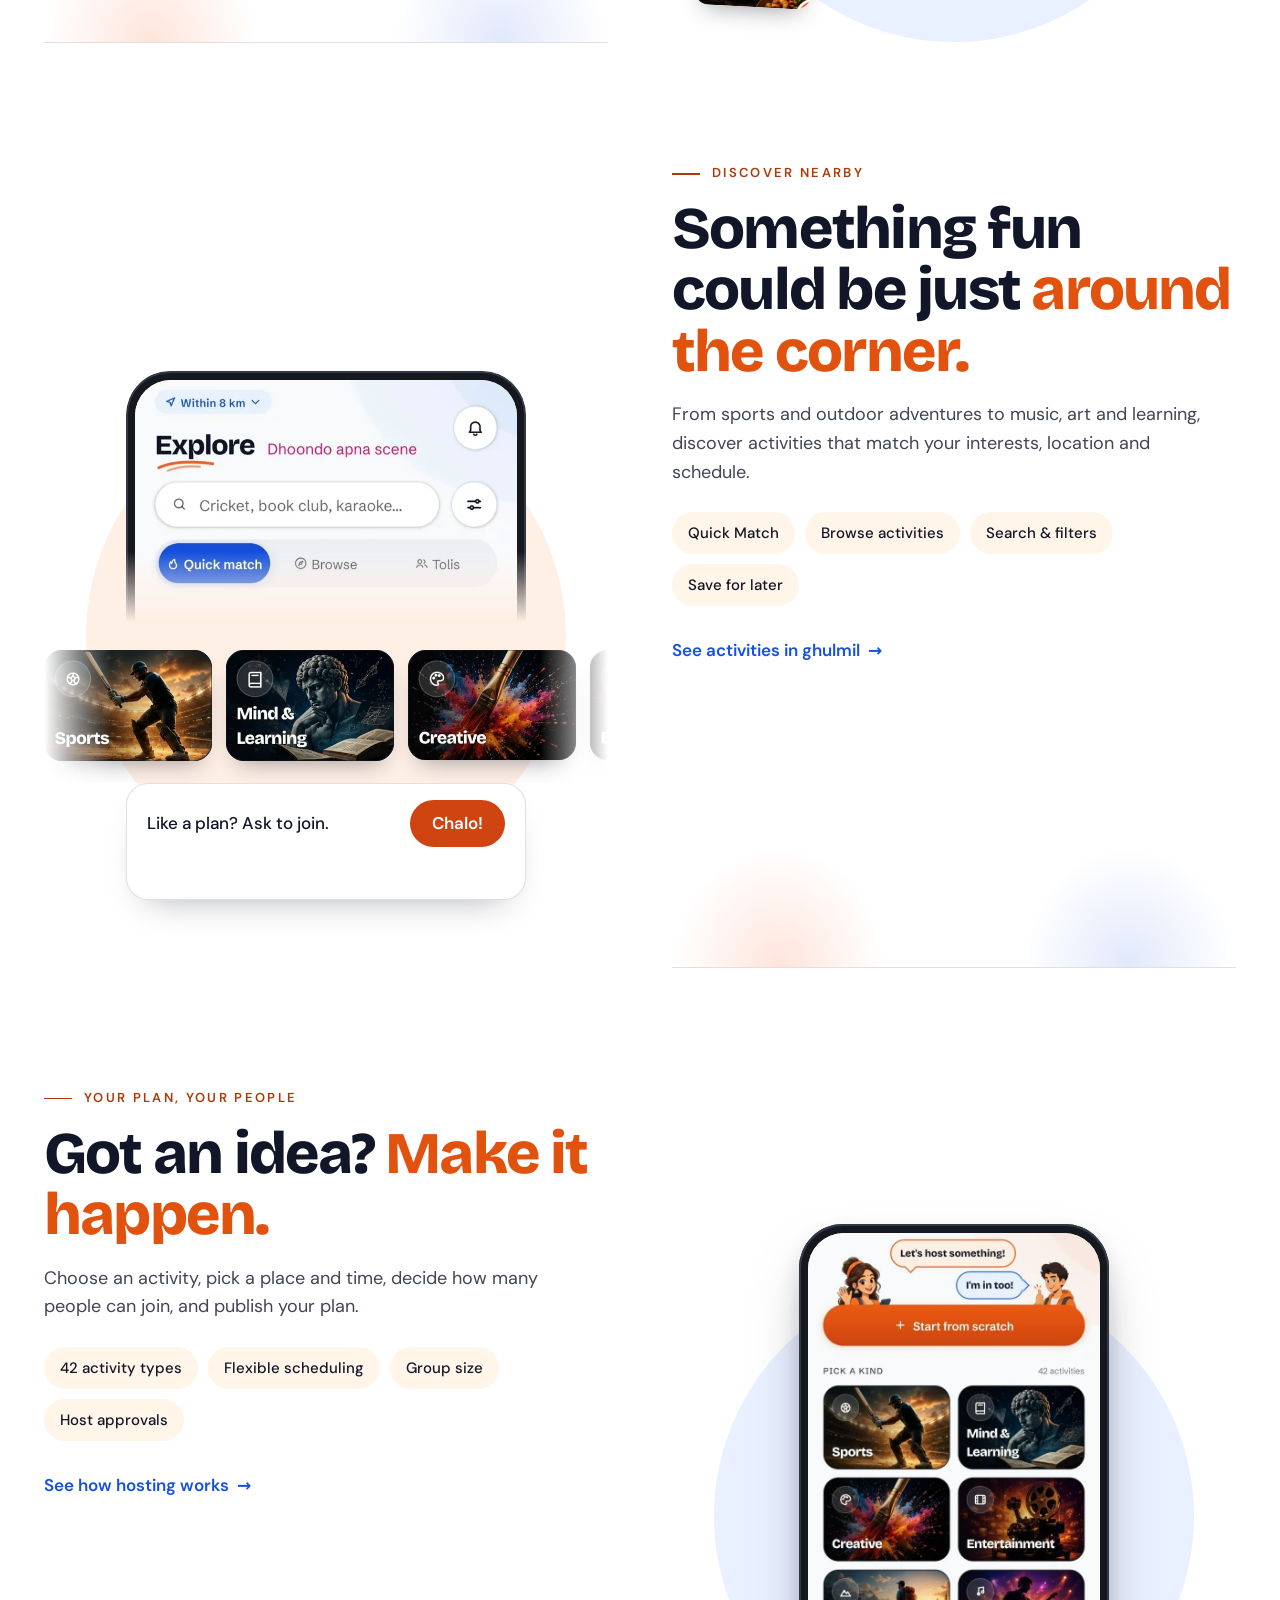
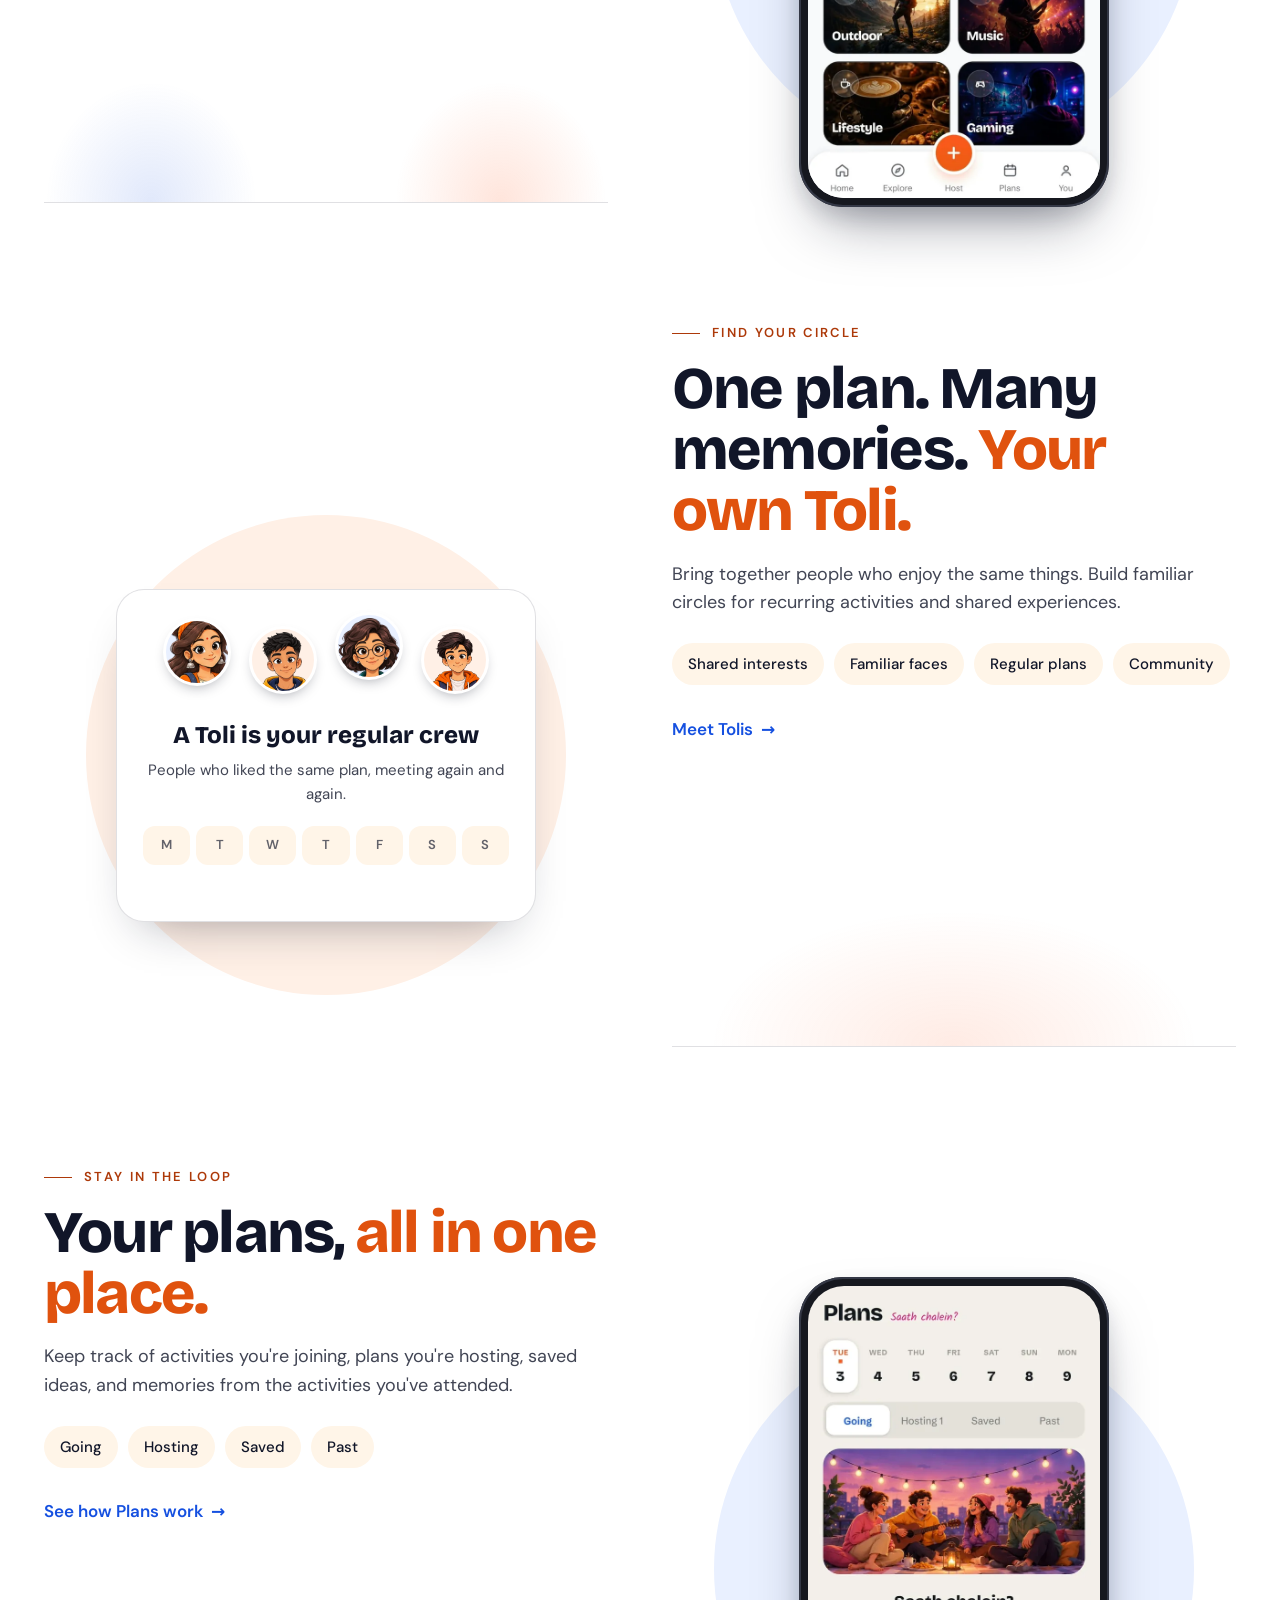
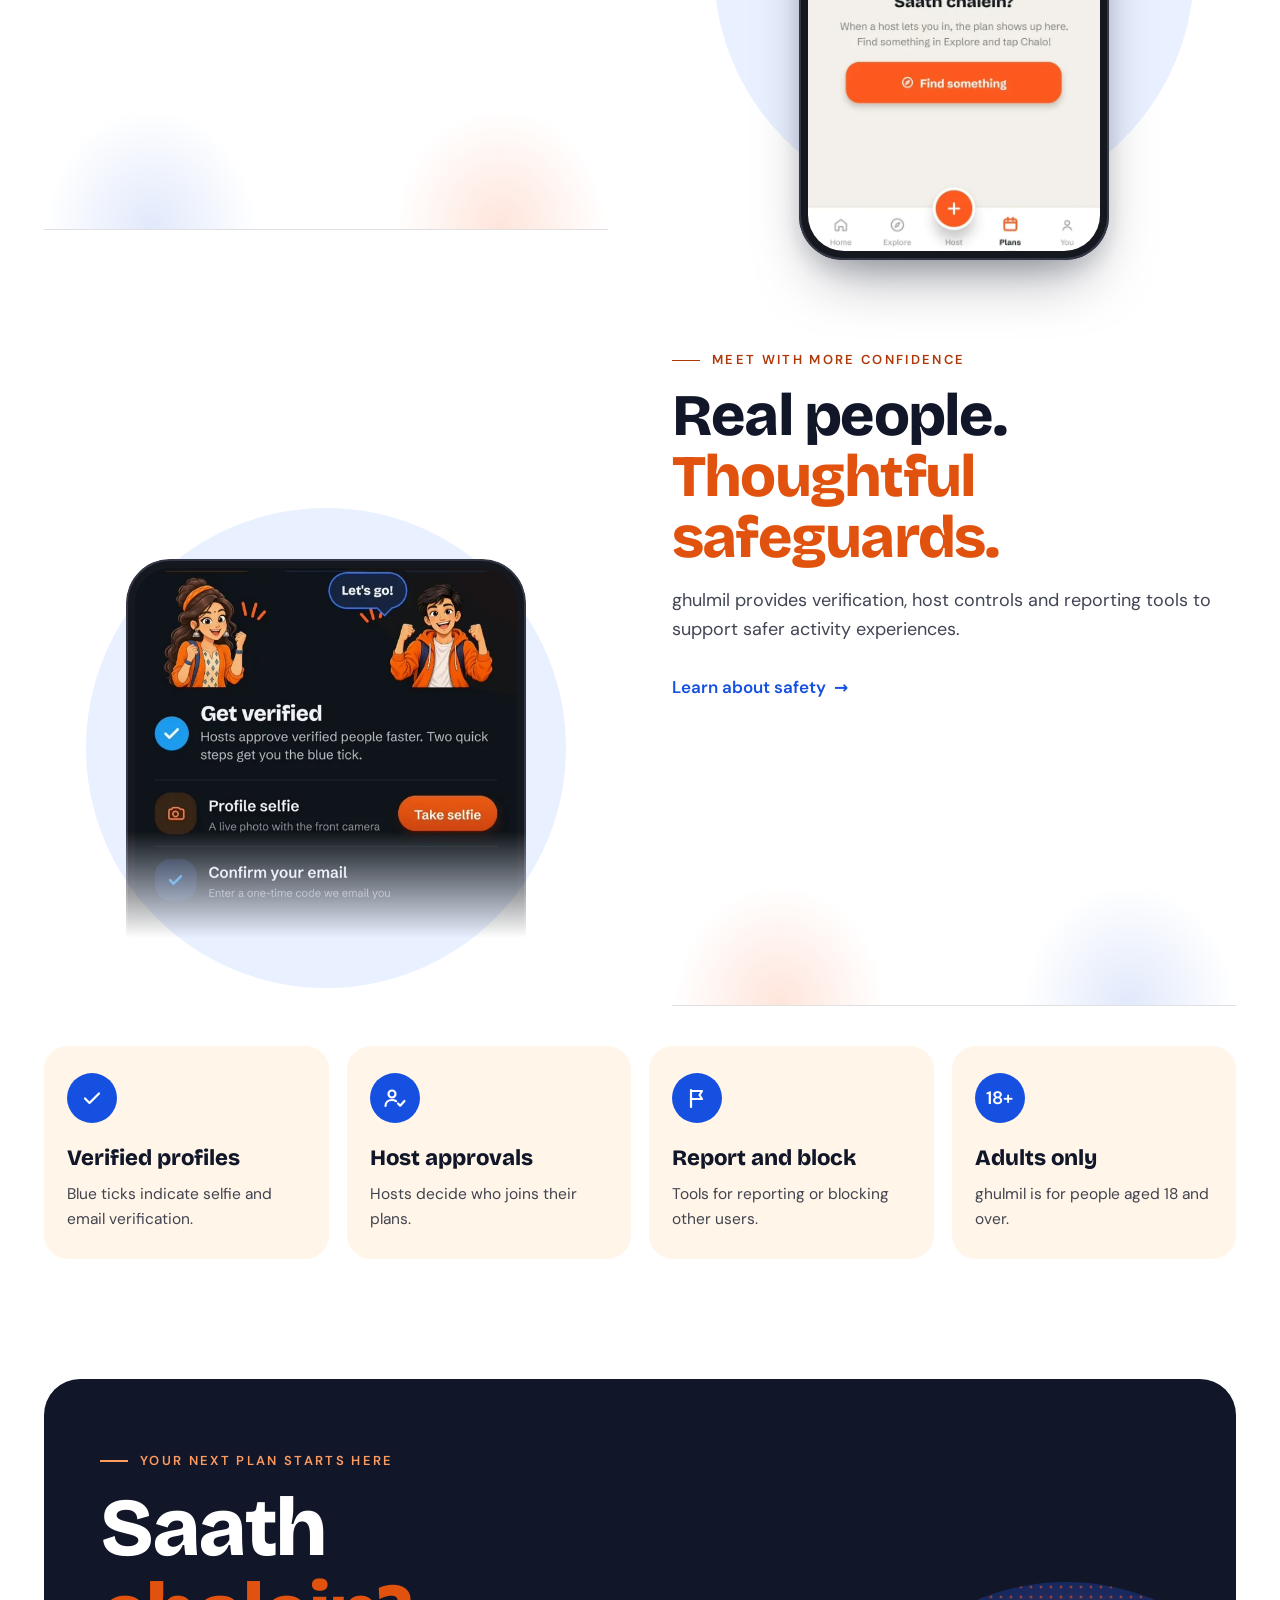
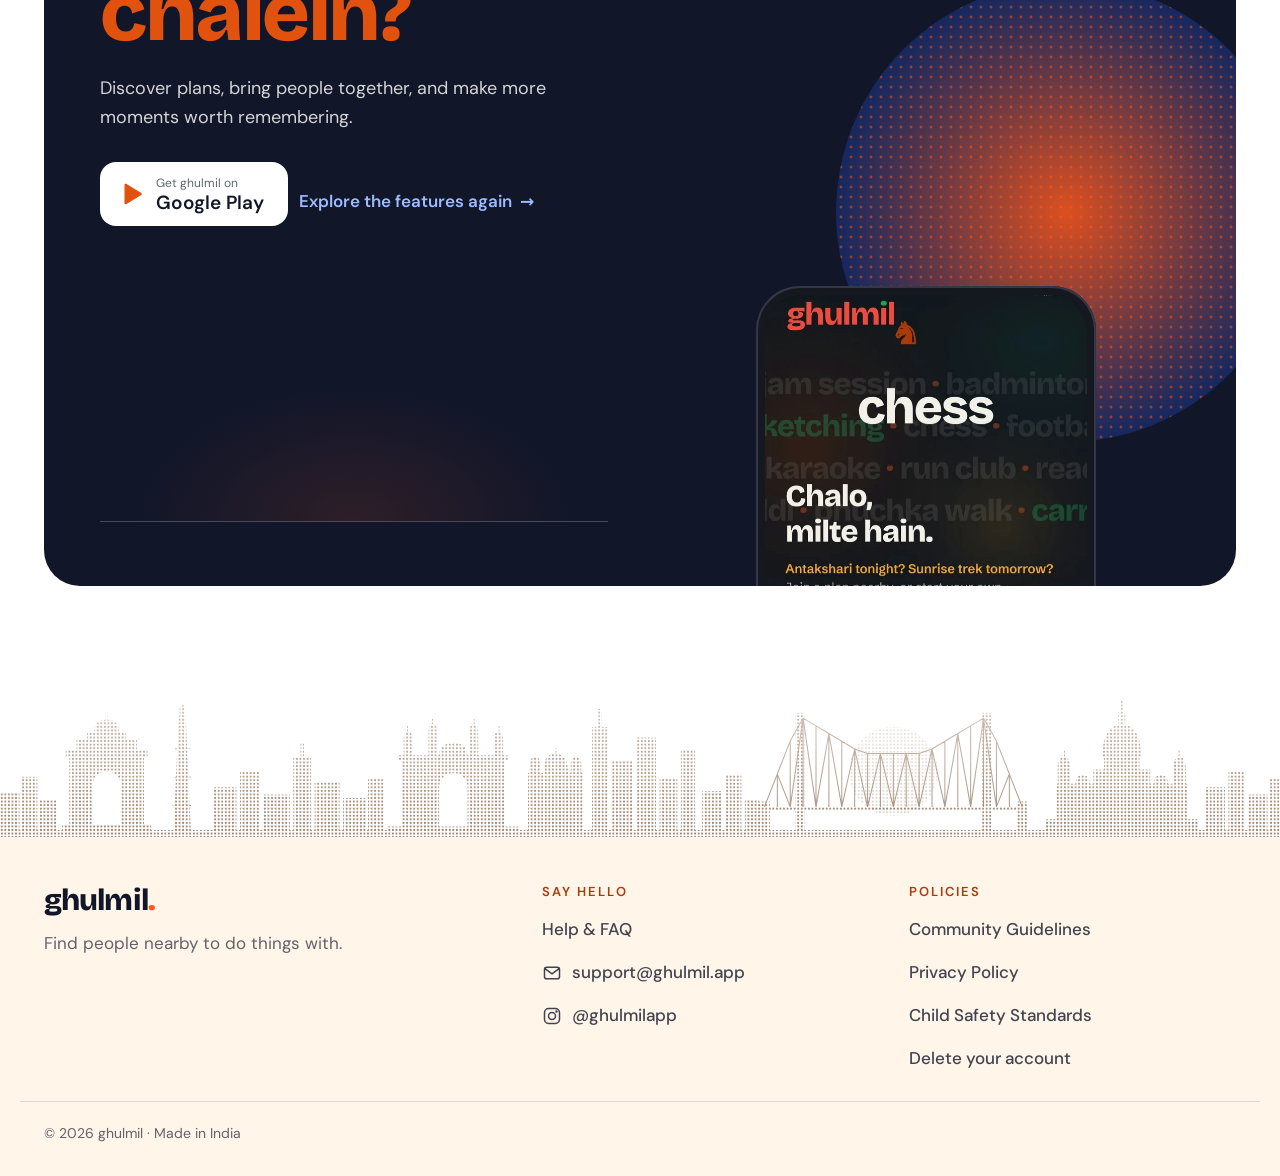
==== commit 84198b9e: "cloudfare analytics" ====
--- a/index.html
+++ b/index.html
@@ -475,5 +475,6 @@
   }, { passive: true });
   onScroll();
 </script>
+<!-- Cloudflare Web Analytics --><script type='module' src='https://static.cloudflareinsights.com/beacon.min.js' data-cf-beacon='{"token": "36fcd78078244037b02cb5e4399aec77"}'></script><!-- End Cloudflare Web Analytics -->
 </body>
 </html>
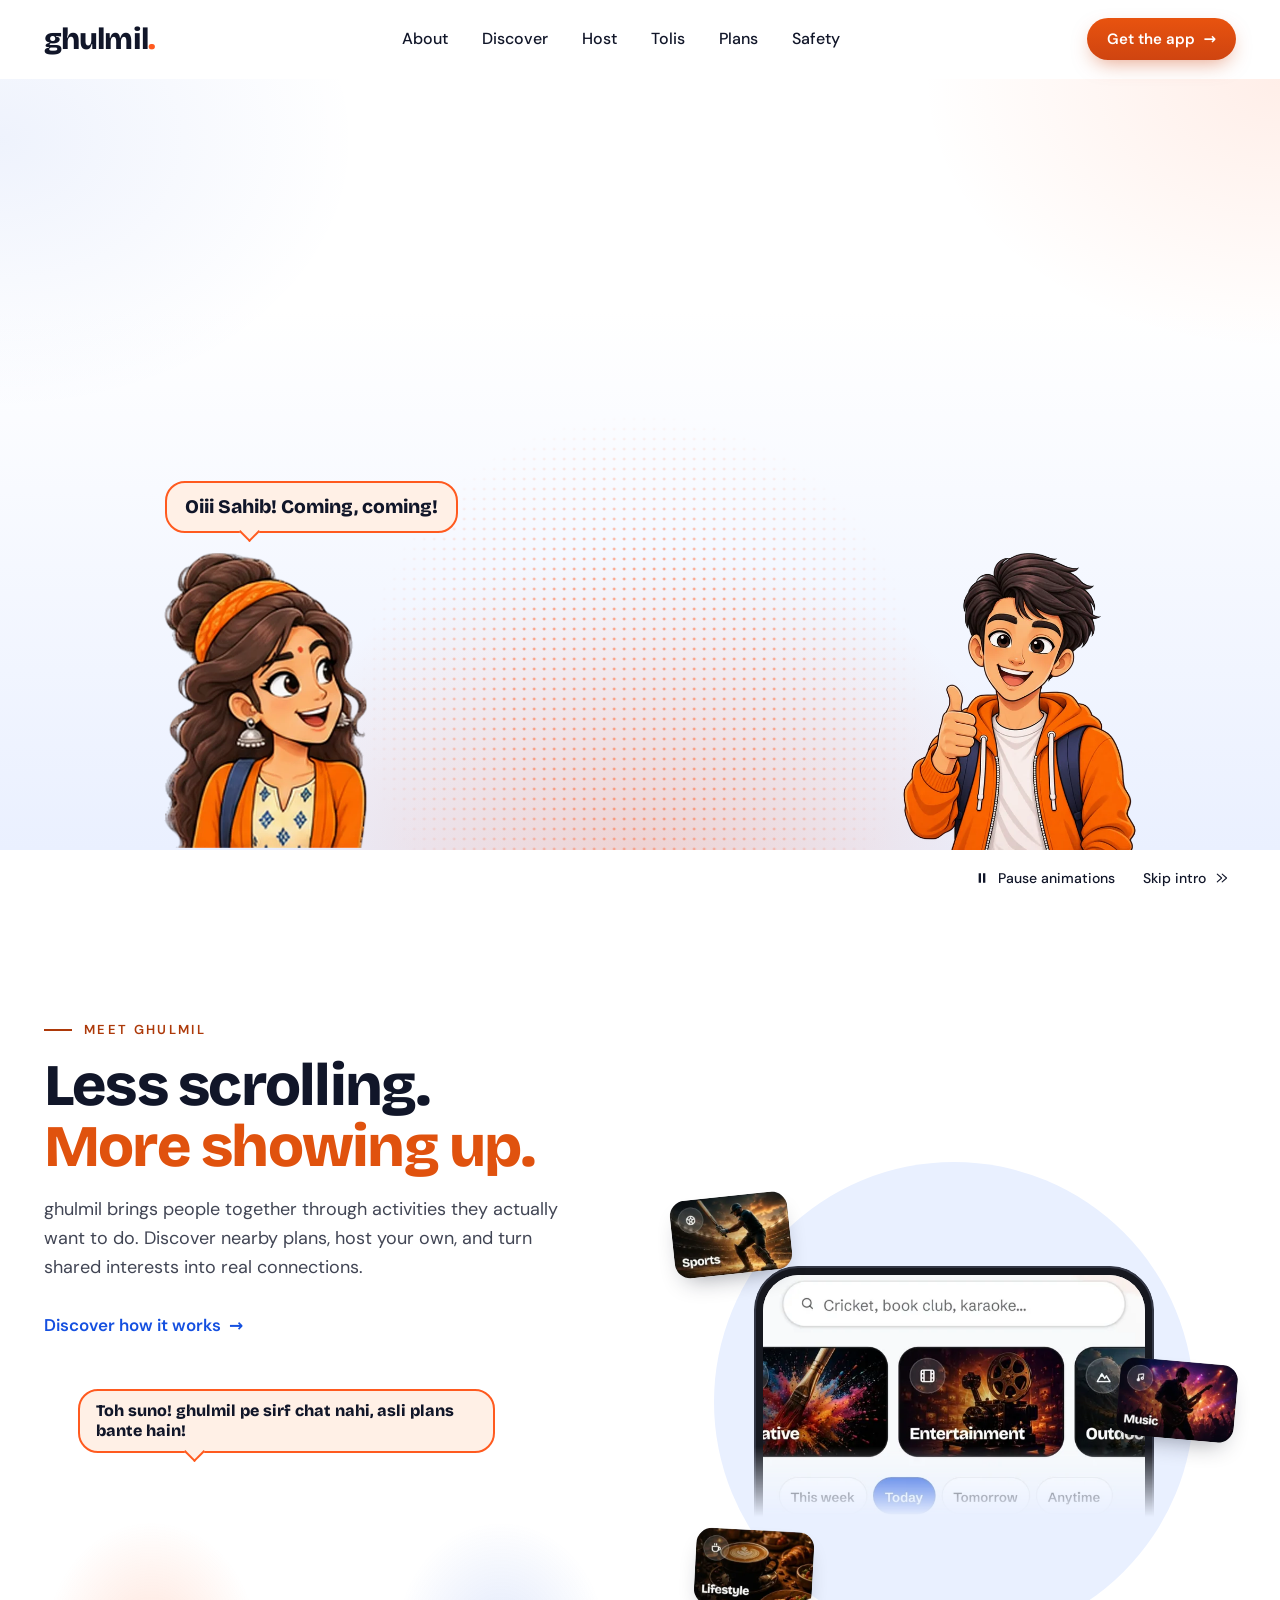
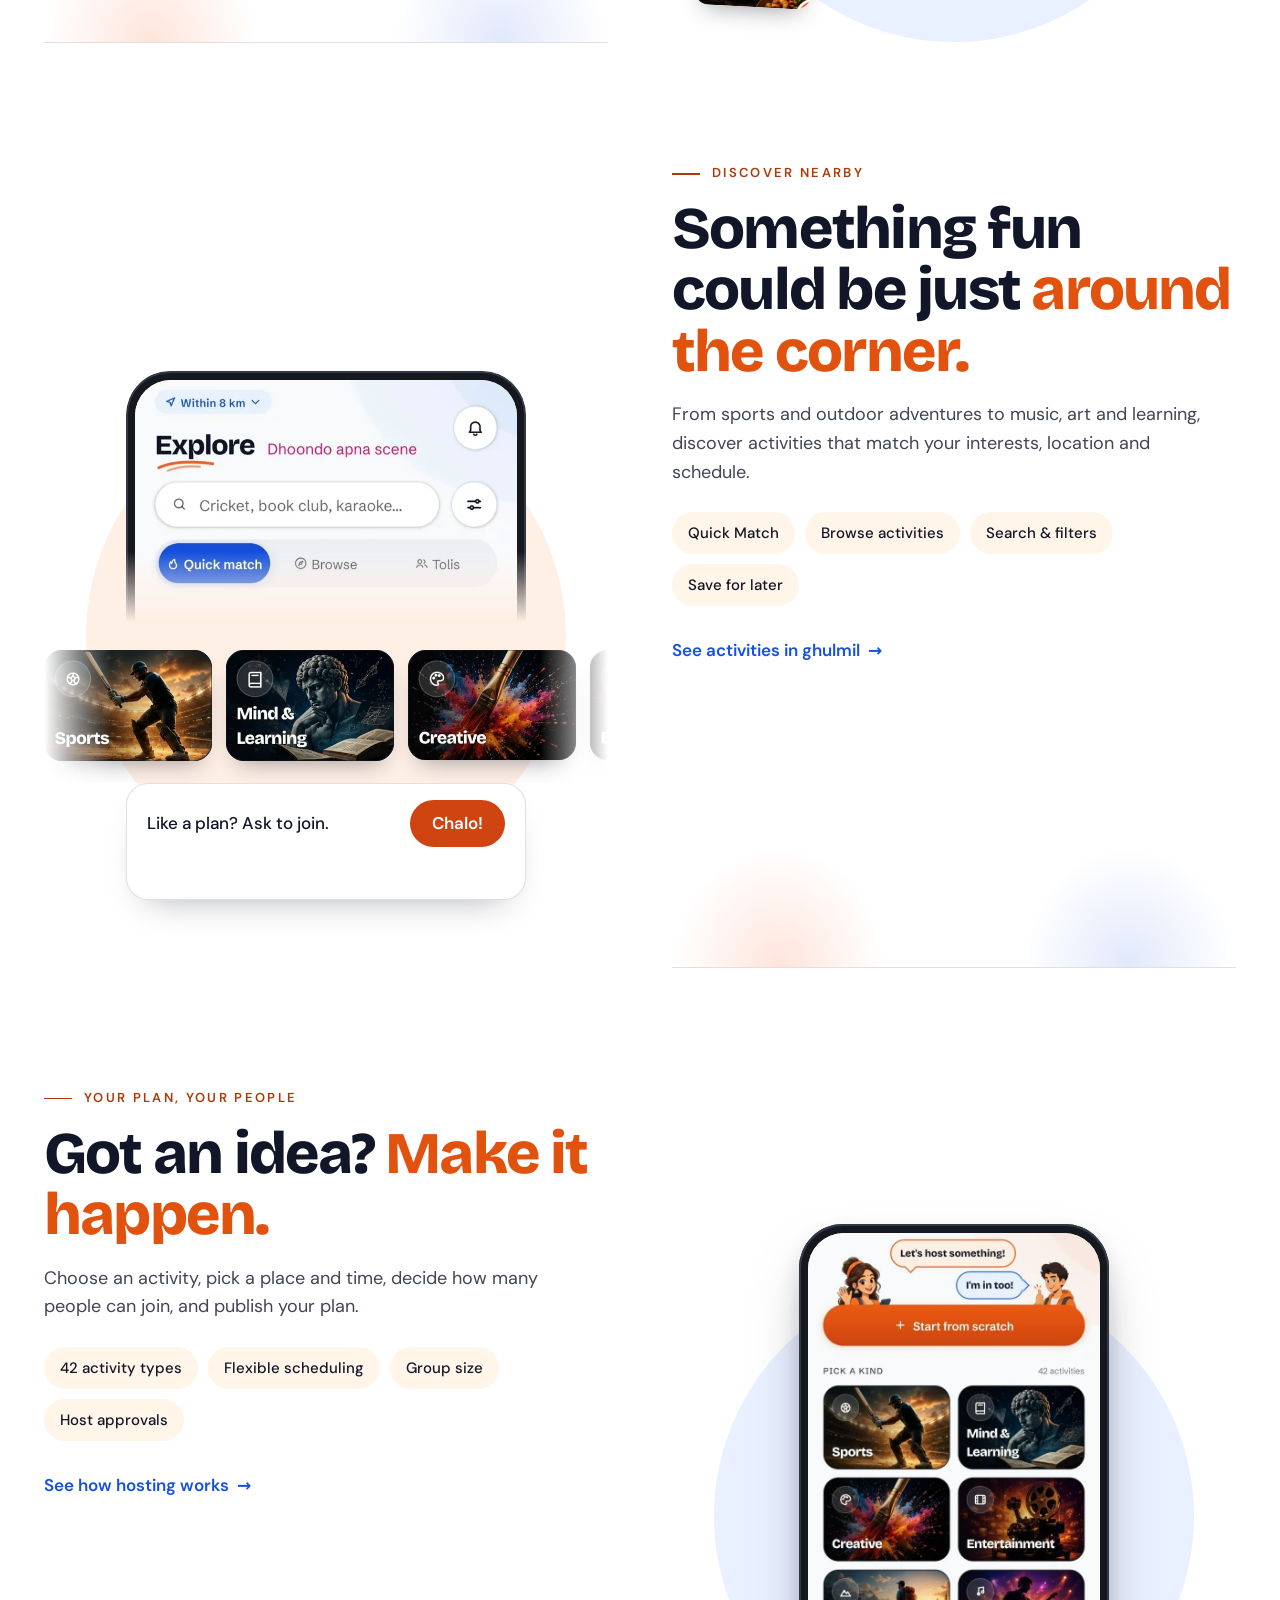
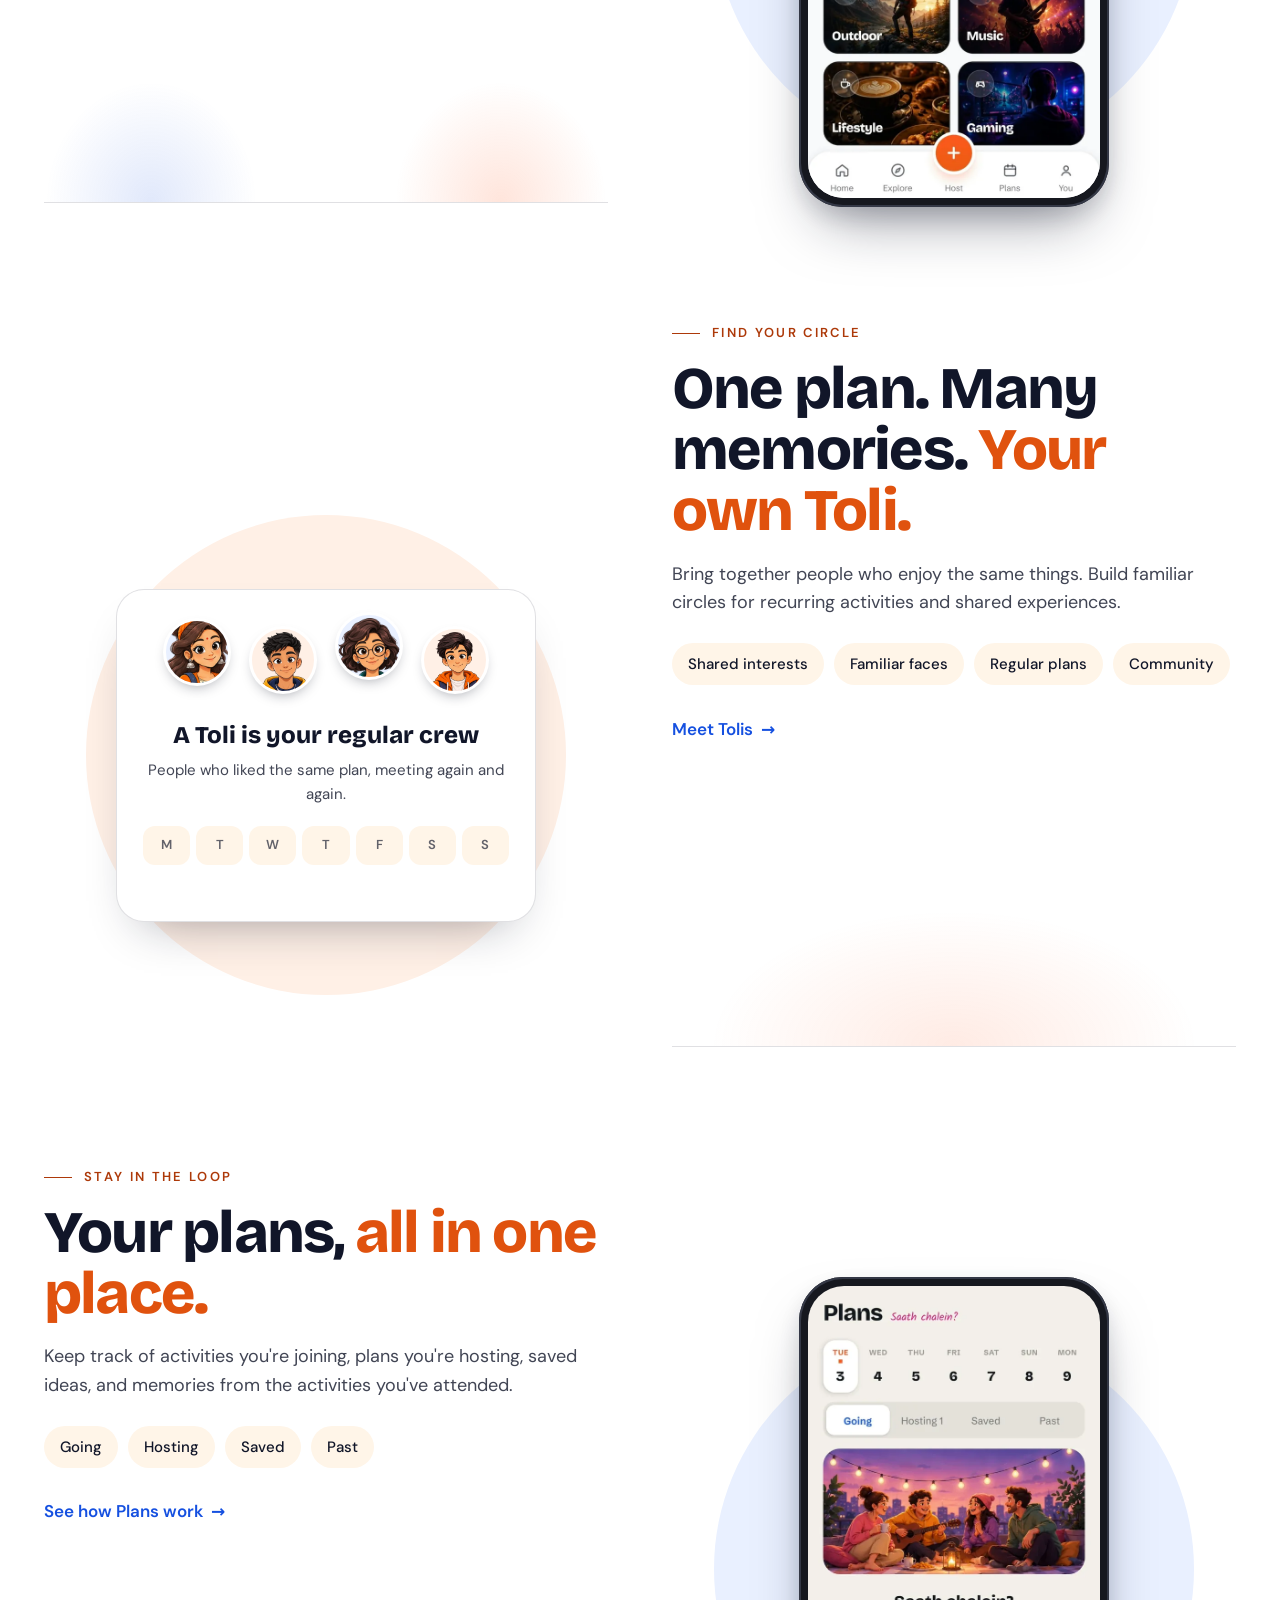
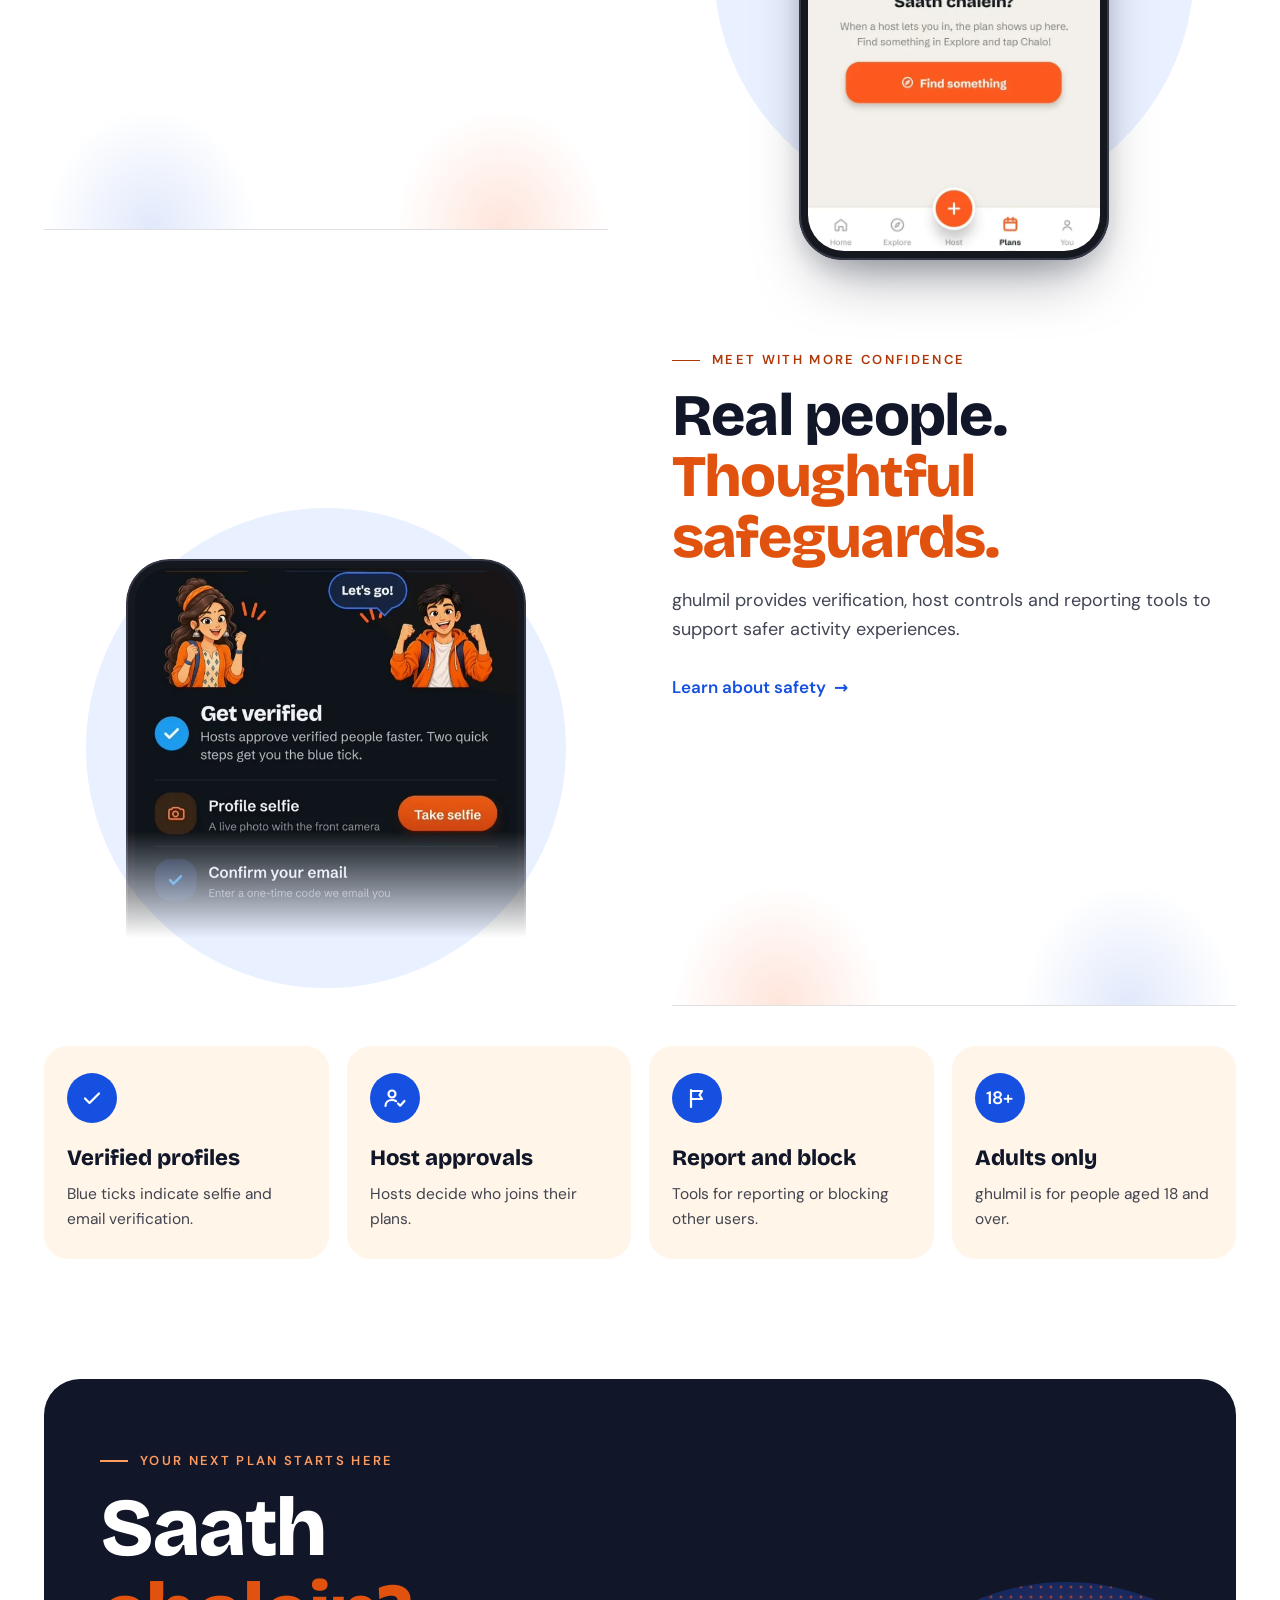
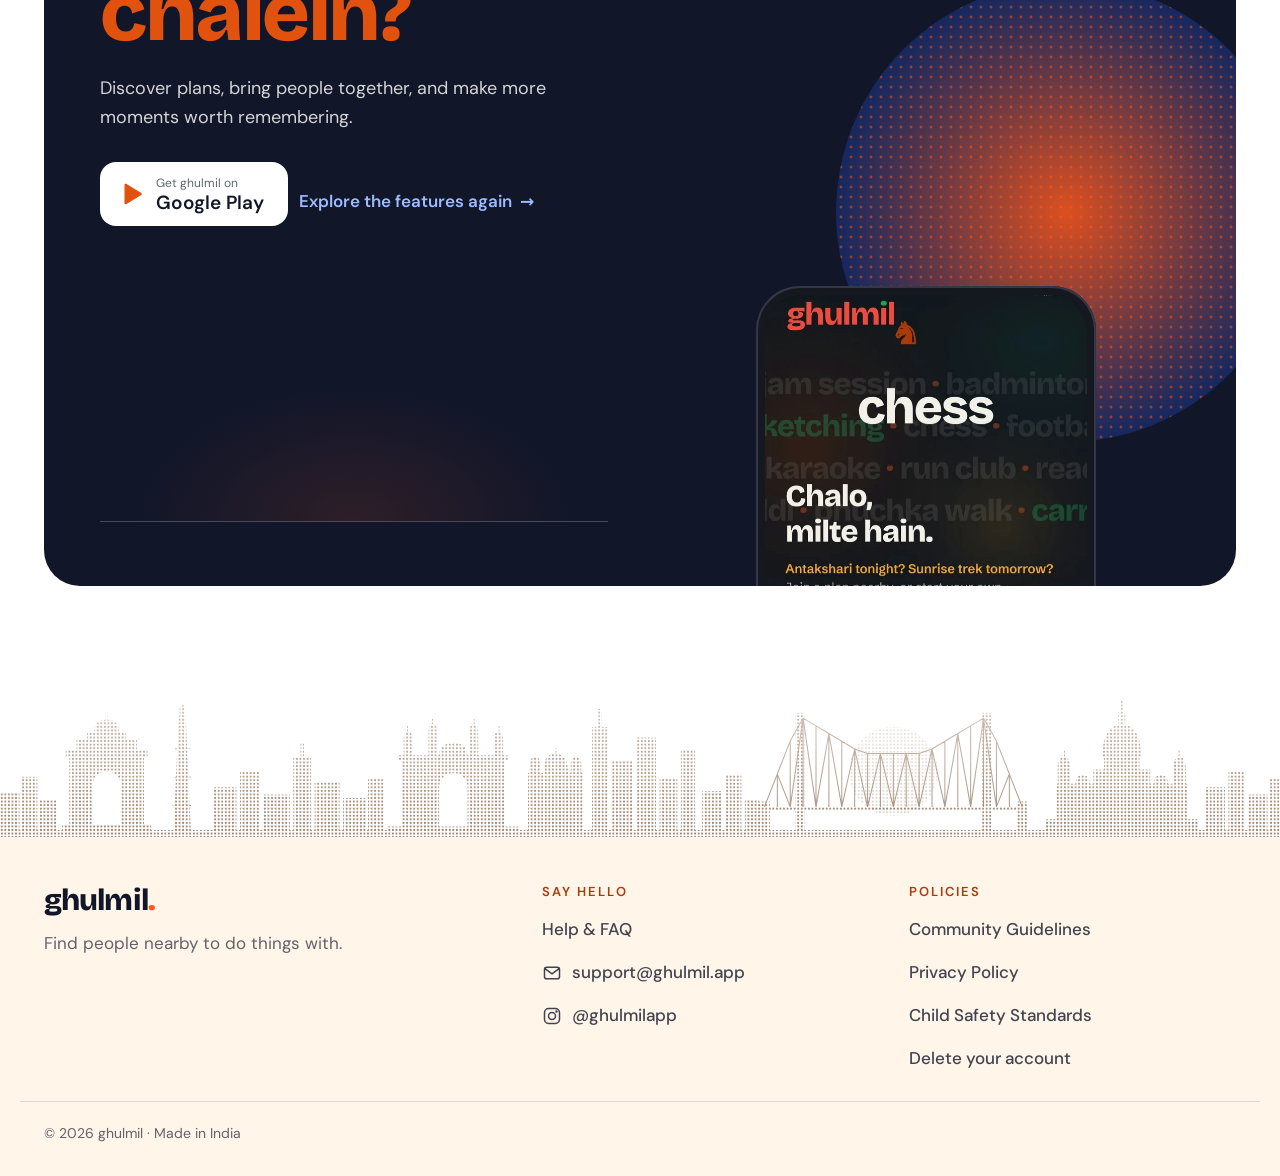
==== commit 078b0ff8: "posthog" ====
--- a/index.html
+++ b/index.html
@@ -476,5 +476,6 @@
   onScroll();
 </script>
 <!-- Cloudflare Web Analytics --><script type='module' src='https://static.cloudflareinsights.com/beacon.min.js' data-cf-beacon='{"token": "36fcd78078244037b02cb5e4399aec77"}'></script><!-- End Cloudflare Web Analytics -->
+<script src="analytics.js" defer></script>
 </body>
 </html>
